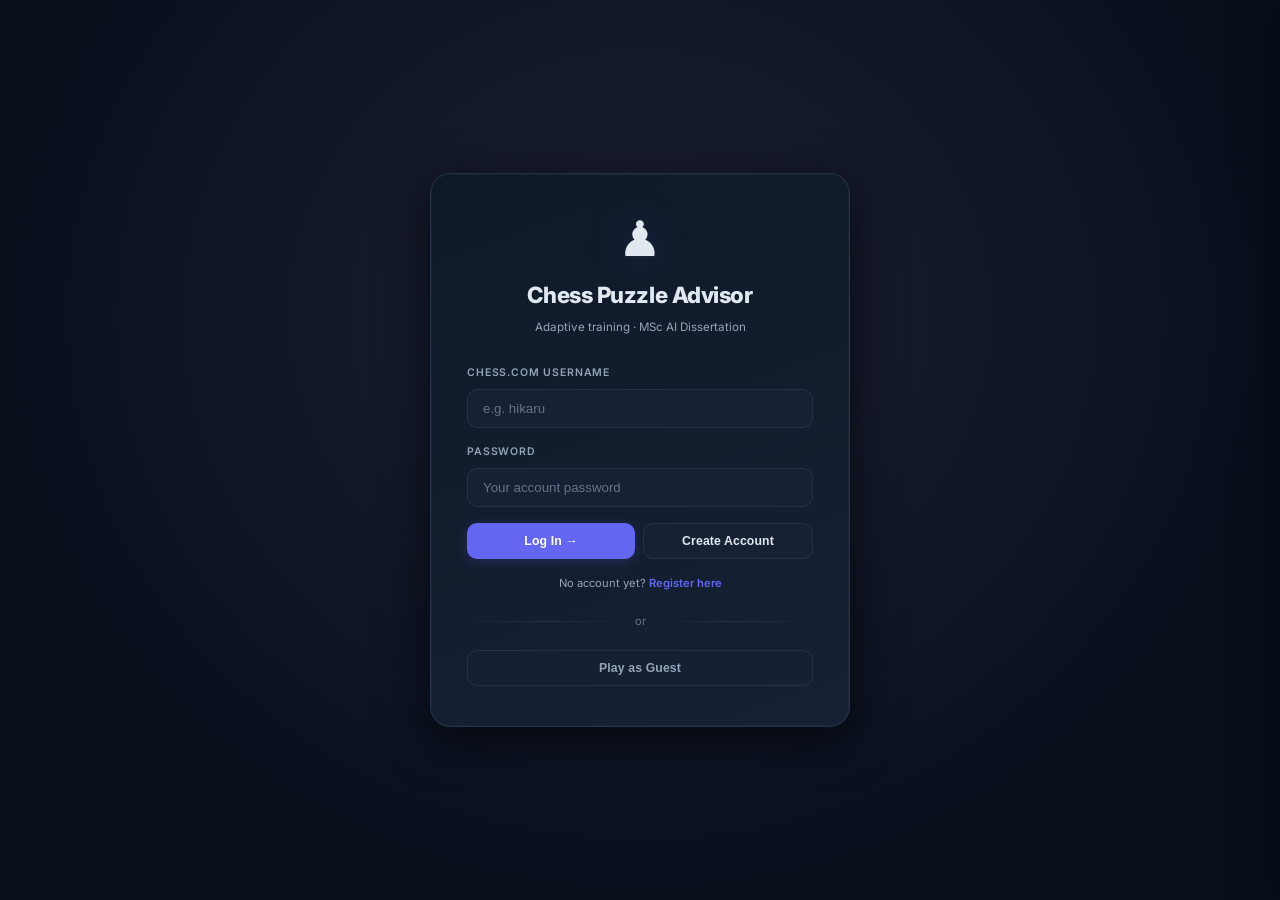
==== web/frontend/index.html @ 9d51adfa "fix: resolve style endpoint 500, Stockfish path, and add generated puzzle practice mode Bug fixes: -" ====
<!DOCTYPE html>
<html lang="en">
<head>
<meta charset="UTF-8"/>
<meta name="viewport" content="width=device-width, initial-scale=1.0"/>
<title>Chess Puzzle Advisor</title>
<link rel="preconnect" href="https://fonts.googleapis.com"/>
<link rel="preconnect" href="https://fonts.gstatic.com" crossorigin/>
<link href="https://fonts.googleapis.com/css2?family=Inter:wght@400;500;600;700;800&display=swap" rel="stylesheet"/>
<style>
/* ── Reset + Variables ─────────────────────────────────────────────── */
*,*::before,*::after{box-sizing:border-box;margin:0;padding:0}
:root{
  /* Surfaces */
  --bg:#08101c;
  --surface:#0e1928;
  --surface2:#162134;
  --surface3:#1c2b42;
  --border:#243248;
  --border-h:#2e3f5a;

  /* Accent */
  --accent:#6366f1;
  --accent-h:#818cf8;
  --accent-dim:rgba(99,102,241,.13);
  --accent-glow:rgba(99,102,241,.22);

  /* Semantic */
  --green:#10b981;
  --green-dim:rgba(16,185,129,.1);
  --red:#f87171;
  --red-dim:rgba(248,113,113,.1);
  --gold:#fbbf24;
  --gold-dim:rgba(251,191,36,.1);

  /* Text */
  --text:#e2e8f0;
  --text-muted:#94a3b8;
  --text-dim:#64748b;

  /* Board */
  --board-light:#f0d9b5;
  --board-dark:#b58863;

  /* Geometry */
  --radius:14px;
  --radius-sm:8px;
  --radius-lg:20px;

  /* Shadows */
  --shadow-sm:0 1px 4px rgba(0,0,0,.5);
  --shadow:0 4px 24px rgba(0,0,0,.55);
  --shadow-lg:0 12px 48px rgba(0,0,0,.65);
  --shadow-accent:0 0 32px rgba(99,102,241,.2);
}

/* ── Base ──────────────────────────────────────────────────────────── */
html,body{background:var(--bg);color:var(--text);min-height:100vh;
  font-family:'Inter',-apple-system,'Segoe UI',system-ui,sans-serif;font-size:14px;
  line-height:1.6;-webkit-font-smoothing:antialiased}

/* ── Views ─────────────────────────────────────────────────────────── */
.view{display:none;min-height:100vh}
.view.active{display:flex;animation:viewIn .28s cubic-bezier(.4,0,.2,1)}
#v-login,#v-profile,#v-analysis{align-items:center;justify-content:center;padding:24px}
#v-game{flex-direction:column}

/* ── Buttons ───────────────────────────────────────────────────────── */
.btn{display:inline-flex;align-items:center;justify-content:center;gap:6px;
  padding:10px 20px;border-radius:10px;font-size:.875rem;font-weight:600;
  cursor:pointer;border:none;
  transition:all .18s cubic-bezier(.4,0,.2,1);
  text-decoration:none;white-space:nowrap;letter-spacing:.01em}
.btn:active{transform:scale(.96)}
.btn-primary{background:var(--accent);color:#fff;box-shadow:0 2px 12px var(--accent-glow)}
.btn-primary:hover{background:var(--accent-h);box-shadow:0 4px 20px var(--accent-glow);transform:translateY(-1px)}
.btn-secondary{background:var(--surface2);color:var(--text);border:1px solid var(--border)}
.btn-secondary:hover{border-color:var(--accent);color:var(--accent);background:var(--surface3)}
.btn-ghost{background:transparent;color:var(--text-muted);border:1px solid var(--border)}
.btn-ghost:hover{background:var(--surface2);color:var(--text);border-color:var(--border-h)}
.btn-block{width:100%}
.btn-sm{padding:7px 14px;font-size:.8rem;border-radius:8px}
.btn-back{background:none;border:none;color:var(--text-muted);cursor:pointer;font-size:.85rem;
  padding:0;margin-bottom:22px;display:flex;align-items:center;gap:5px;
  transition:color .15s}
.btn-back:hover{color:var(--text)}
.btn[disabled]{opacity:.45;pointer-events:none;box-shadow:none}
.flex-1{flex:1}

/* ── Forms ─────────────────────────────────────────────────────────── */
.form-group{margin-bottom:16px}
.form-label{display:block;font-size:.75rem;text-transform:uppercase;letter-spacing:.08em;
  color:var(--text-muted);margin-bottom:7px;font-weight:600}
.form-input{width:100%;background:var(--surface2);border:1.5px solid var(--border);
  border-radius:10px;padding:11px 15px;color:var(--text);font-size:.95rem;
  outline:none;transition:all .18s cubic-bezier(.4,0,.2,1)}
.form-input:focus{border-color:var(--accent);background:var(--surface3);
  box-shadow:0 0 0 3px var(--accent-dim)}
.form-input:hover:not(:focus){border-color:var(--border-h)}
.form-input::placeholder{color:var(--text-dim)}

/* ── Auth / centered card ──────────────────────────────────────────── */
.auth-card{
  background:linear-gradient(160deg,var(--surface) 0%,var(--surface2) 100%);
  border:1px solid var(--border);border-radius:var(--radius-lg);
  padding:40px 36px;width:100%;max-width:420px;
  box-shadow:var(--shadow-lg),0 0 0 1px rgba(255,255,255,.03) inset}
.auth-card.wide{max-width:480px}
.auth-logo{font-size:3.5rem;text-align:center;margin-bottom:14px;line-height:1;
  filter:drop-shadow(0 0 20px var(--accent-glow))}
.auth-title{font-size:1.6rem;font-weight:800;text-align:center;margin-bottom:6px;
  letter-spacing:-.02em}
.auth-sub{text-align:center;color:var(--text-muted);font-size:.83rem;margin-bottom:28px;
  line-height:1.6}
.divider{display:flex;align-items:center;gap:12px;margin:20px 0;color:var(--text-dim);font-size:.8rem}
.divider::before,.divider::after{content:'';flex:1;height:1px;
  background:linear-gradient(90deg,transparent,var(--border),transparent)}
.error-msg{background:var(--red-dim);border:1px solid rgba(248,113,113,.25);
  color:var(--red);border-radius:10px;padding:11px 15px;font-size:.83rem;margin-bottom:16px}
.auth-btn-row{display:flex;gap:8px;margin-bottom:0}
.auth-btn-row .btn{flex:1}
.auth-mode-hint{text-align:center;font-size:.8rem;color:var(--text-muted);margin-top:16px}
.auth-mode-hint a{color:var(--accent);cursor:pointer;text-decoration:none;font-weight:600}
.auth-mode-hint a:hover{text-decoration:underline}
.auth-user-badge{display:flex;align-items:center;gap:10px;background:var(--surface3);
  border:1px solid var(--border-h);border-radius:10px;padding:10px 14px;margin-bottom:18px;
  font-size:.85rem;transition:border-color .15s}
.auth-user-badge:hover{border-color:var(--accent)}
.auth-user-badge .badge-name{flex:1;font-weight:700;color:var(--text)}
.auth-user-badge .badge-logout{color:var(--text-muted);cursor:pointer;font-size:.78rem;
  background:none;border:none;padding:0;transition:color .15s}
.auth-user-badge .badge-logout:hover{color:var(--red)}

/* ── Profile view ──────────────────────────────────────────────────── */
.profile-header{display:flex;align-items:center;gap:16px;margin-bottom:24px}
.avatar{width:64px;height:64px;border-radius:50%;border:2px solid var(--border-h);
  object-fit:cover;background:var(--surface2);box-shadow:var(--shadow-sm)}
.avatar-placeholder{width:64px;height:64px;border-radius:50%;background:var(--surface3);
  border:2px solid var(--border-h);display:flex;align-items:center;justify-content:center;
  font-size:1.6rem}
.profile-username{font-size:1.2rem;font-weight:800;letter-spacing:-.01em}
.profile-display-name{font-size:.83rem;color:var(--text-muted);margin-top:2px}
.title-badge{background:var(--gold-dim);color:var(--gold);
  border:1px solid rgba(251,191,36,.3);border-radius:6px;padding:2px 8px;
  font-size:.72rem;font-weight:700;margin-left:6px;vertical-align:middle}
.ratings-grid{display:grid;grid-template-columns:repeat(2,1fr);gap:10px;margin-bottom:22px}
.rating-item{background:var(--surface3);border:1px solid var(--border);border-radius:10px;
  padding:12px 15px;transition:border-color .15s}
.rating-item:hover{border-color:var(--border-h)}
.rating-tc{font-size:.68rem;text-transform:uppercase;letter-spacing:.08em;
  color:var(--text-muted);margin-bottom:4px;font-weight:600}
.rating-val{font-size:1.4rem;font-weight:800;color:var(--text);letter-spacing:-.02em}
.rating-val.unrated{font-size:.85rem;color:var(--text-dim);font-weight:500}
.profile-actions{display:flex;flex-direction:column;gap:10px}
.btn-sub{display:block;font-size:.7rem;font-weight:400;color:rgba(255,255,255,.55);margin-top:3px}

/* ── Analysis view ─────────────────────────────────────────────────── */
.analysis-prog-track{height:6px;background:var(--surface2);border-radius:999px;overflow:hidden;
  margin-bottom:8px}
.analysis-prog-bar{height:100%;
  background:linear-gradient(90deg,var(--accent),var(--accent-h));
  border-radius:999px;transition:width .6s cubic-bezier(.4,0,.2,1)}
.analysis-pct{text-align:right;font-size:.78rem;color:var(--text-muted);margin-bottom:18px;
  font-weight:600}
.analysis-steps{list-style:none;display:flex;flex-direction:column;gap:10px}
.analysis-step{display:flex;align-items:center;gap:12px;font-size:.84rem;color:var(--text-muted);
  transition:color .2s}
.analysis-step.done{color:var(--green)}
.analysis-step.active{color:var(--text);font-weight:600}
.step-icon{width:20px;height:20px;border-radius:50%;display:flex;align-items:center;
  justify-content:center;font-size:.7rem;flex-shrink:0;transition:all .2s}
.step-icon.done{background:var(--green-dim);color:var(--green)}
.step-icon.active{background:var(--accent-dim);color:var(--accent);
  box-shadow:0 0 8px var(--accent-glow)}
.step-icon.pending{background:var(--surface2);color:var(--text-dim)}

/* ── Dashboard (Insights) view ─────────────────────────────────────── */
#v-dashboard{align-items:flex-start;justify-content:center;padding:32px 20px}
.dash-wrap{width:100%;max-width:900px;margin:0 auto;display:flex;flex-direction:column;gap:18px}

.dash-hero{
  background:linear-gradient(135deg,var(--surface) 0%,var(--surface2) 100%);
  border:1px solid var(--border);border-radius:var(--radius-lg);
  padding:24px 28px;display:flex;align-items:center;gap:20px;flex-wrap:wrap;
  box-shadow:var(--shadow)}
.dash-av{width:68px;height:68px;border-radius:50%;border:2px solid var(--border-h);
  object-fit:cover;background:var(--surface2);flex-shrink:0;
  box-shadow:0 0 0 4px var(--accent-dim)}
.dash-av-ph{width:68px;height:68px;border-radius:50%;background:var(--surface3);
  border:2px solid var(--border-h);display:flex;align-items:center;justify-content:center;
  font-size:2rem;flex-shrink:0;box-shadow:0 0 0 4px var(--accent-dim)}
.dash-hero-info{flex:1;min-width:0}
.dash-hero-name{font-size:1.25rem;font-weight:800;display:flex;align-items:center;gap:8px;
  flex-wrap:wrap;letter-spacing:-.02em}
.dash-hero-elo{font-size:.82rem;color:var(--text-muted);margin-top:3px}
.dash-chip-row{display:flex;gap:6px;margin-top:10px;flex-wrap:wrap}
.dash-chip{background:var(--surface3);border:1px solid var(--border);border-radius:20px;
  padding:3px 11px;font-size:.72rem;color:var(--text-muted);font-weight:500}
.dash-chip.chip-elo{background:var(--accent-dim);color:var(--accent-h);
  border-color:rgba(99,102,241,.3);font-weight:700}

.dash-grid{display:grid;grid-template-columns:1fr 1fr;gap:18px}
@media(max-width:680px){.dash-grid{grid-template-columns:1fr}}

.dash-card{background:var(--surface);border:1px solid var(--border);
  border-radius:var(--radius);padding:22px 24px;
  box-shadow:var(--shadow-sm);transition:border-color .2s}
.dash-card:hover{border-color:var(--border-h)}
.dash-card-title{font-size:.68rem;text-transform:uppercase;letter-spacing:.1em;
  color:var(--text-muted);margin-bottom:16px;font-weight:700}

.wk-item{margin-bottom:11px}
.wk-label-row{display:flex;justify-content:space-between;align-items:center;
  margin-bottom:5px;font-size:.82rem}
.wk-badge{font-size:.62rem;font-weight:700;text-transform:uppercase;
  padding:2px 7px;border-radius:20px;flex-shrink:0;letter-spacing:.04em}
.wk-track{height:5px;background:var(--surface3);border-radius:999px;overflow:hidden}
.wk-fill{height:100%;border-radius:999px;transition:width .9s cubic-bezier(.4,0,.2,1)}

.op-color-label{font-size:.68rem;text-transform:uppercase;letter-spacing:.08em;
  color:var(--text-muted);margin:14px 0 8px;font-weight:600}
.op-card{display:flex;align-items:center;justify-content:space-between;
  background:var(--surface2);border:1px solid var(--border);border-radius:10px;
  padding:9px 13px;margin-bottom:6px;transition:border-color .15s}
.op-card:hover{border-color:var(--border-h)}
.op-family{font-size:.82rem;font-weight:600;flex:1;min-width:0;
  white-space:nowrap;overflow:hidden;text-overflow:ellipsis}
.op-meta{text-align:right;flex-shrink:0;margin-left:8px}
.op-wr{font-size:.82rem;font-weight:700}

.dash-footer{background:var(--surface);border:1px solid var(--border);
  border-radius:var(--radius);padding:20px 26px;display:flex;align-items:center;
  justify-content:space-between;gap:14px;flex-wrap:wrap;box-shadow:var(--shadow-sm)}
.dash-focus-note{font-size:.84rem;color:var(--text-muted);flex:1;min-width:200px;line-height:1.6}
.dash-focus-cats{color:var(--text);font-weight:700}

/* ── Player style card ─────────────────────────────────────────────── */
.style-top{display:flex;align-items:flex-start;justify-content:space-between;gap:16px;margin-bottom:18px}
.style-archetype{font-size:1rem;font-weight:800;color:var(--text);letter-spacing:-.01em;margin-bottom:5px}
.style-desc{font-size:.8rem;color:var(--text-muted);line-height:1.6;max-width:380px}
.style-ring-wrap{position:relative;flex-shrink:0;width:72px;height:72px;display:flex;align-items:center;justify-content:center}
.style-ring{width:72px;height:72px;transition:stroke-dashoffset 1.2s cubic-bezier(.4,0,.2,1)}
.style-ring-label{position:absolute;text-align:center}
.style-ring-val{font-size:.9rem;font-weight:800;color:var(--text);line-height:1}
.style-ring-sub{font-size:.52rem;text-transform:uppercase;letter-spacing:.07em;color:var(--text-dim);margin-top:2px}
.style-metrics{display:grid;grid-template-columns:repeat(4,1fr);gap:10px;margin-bottom:18px}
@media(max-width:580px){.style-metrics{grid-template-columns:repeat(2,1fr)}}
.style-metric{background:var(--surface2);border:1px solid var(--border);border-radius:10px;padding:10px 12px}
.style-metric-label{font-size:.62rem;text-transform:uppercase;letter-spacing:.08em;color:var(--text-dim);margin-bottom:4px;font-weight:600}
.style-metric-val{font-size:1rem;font-weight:800;color:var(--text)}
.style-section-label{font-size:.62rem;text-transform:uppercase;letter-spacing:.09em;color:var(--text-dim);font-weight:700;margin-bottom:8px}
.style-pattern-row{display:flex;gap:8px;flex-wrap:wrap;margin-bottom:14px}
.style-pattern-pill{display:flex;align-items:center;gap:6px;background:var(--surface2);border:1px solid var(--border);border-radius:20px;padding:4px 12px;font-size:.75rem;font-weight:600}
.style-pattern-pill .sp-pct{color:var(--text);font-weight:800}
.style-pattern-pill .sp-lbl{color:var(--text-muted)}

.gen-progress-track{height:5px;background:var(--surface3);border-radius:99px;overflow:hidden}
.gen-progress-bar{height:100%;
  background:linear-gradient(90deg,var(--accent),var(--accent-h));
  border-radius:99px;transition:width .5s cubic-bezier(.4,0,.2,1);width:0%}

/* Generated puzzle breakdown */
.gen-meta-row{display:flex;gap:16px;margin-bottom:10px;flex-wrap:wrap}
.gen-meta-stat{font-size:.8rem;color:var(--text-muted)}
.gen-meta-stat strong{color:var(--text);font-size:.95rem}
.gen-cat-pills{display:flex;flex-wrap:wrap;gap:6px;margin-bottom:14px}
.gen-cat-pill{display:inline-flex;align-items:center;gap:5px;
  background:var(--surface2);border:1px solid var(--border);
  border-radius:20px;padding:4px 11px;font-size:.73rem;font-weight:600;color:var(--text-muted)}
.gen-cat-pill-n{color:var(--accent-h);font-weight:800;font-size:.85rem}
.gen-btn-row{display:flex;gap:8px;align-items:center;flex-wrap:wrap;margin-top:4px}

/* Mode badge in game panel */
.mode-badge{display:inline-block;font-size:.62rem;font-weight:700;text-transform:uppercase;
  letter-spacing:.09em;background:var(--accent-dim);color:var(--accent-h);
  border-radius:20px;padding:2px 9px;border:1px solid rgba(99,102,241,.3);margin-bottom:4px}
.targeting-card.my-puzzles-mode{
  background:linear-gradient(135deg,rgba(16,185,129,.10) 0%,var(--surface) 100%);
  border-color:rgba(16,185,129,.3);box-shadow:0 0 24px rgba(16,185,129,.07)}

.dash-history-banner{
  background:linear-gradient(135deg,rgba(99,102,241,.08),rgba(99,102,241,.03));
  border:1px solid rgba(99,102,241,.2);border-radius:var(--radius);padding:16px 20px}
.dash-history-label{font-size:.7rem;text-transform:uppercase;letter-spacing:.09em;
  color:var(--accent-h);margin-bottom:8px;font-weight:700}
.dash-history-stats{display:flex;gap:16px;flex-wrap:wrap;font-size:.83rem}
.dash-history-stats span{color:var(--text)}

.dash-interpretation{font-size:.82rem;color:var(--text-muted);line-height:1.75;
  margin-bottom:16px;padding-bottom:14px;border-bottom:1px solid var(--border)}
.wk-section-label{font-size:.65rem;text-transform:uppercase;letter-spacing:.1em;
  color:var(--text-dim);margin:16px 0 8px;padding-top:12px;border-top:1px solid var(--border)}
.wk-section-label:first-child{margin-top:0;padding-top:0;border-top:none}

/* ── Stats section ─────────────────────────────────────────────────── */
.dash-stat-tiles{display:grid;grid-template-columns:repeat(4,1fr);gap:10px;margin-bottom:18px}
@media(max-width:580px){.dash-stat-tiles{grid-template-columns:repeat(2,1fr)}}
.dash-stat-tile{background:var(--surface2);border:1px solid var(--border);border-radius:12px;
  padding:14px 16px;text-align:center;transition:border-color .15s}
.dash-stat-tile:hover{border-color:var(--border-h)}
.dash-stat-tile-val{font-size:1.4rem;font-weight:800;color:var(--text);line-height:1;
  margin-bottom:5px;letter-spacing:-.02em}
.dash-stat-tile-val.good{color:var(--green)}
.dash-stat-tile-val.warn{color:var(--gold)}
.dash-stat-tile-val.streak{color:var(--accent-h)}
.dash-stat-tile-lbl{font-size:.64rem;text-transform:uppercase;letter-spacing:.09em;
  color:var(--text-muted);font-weight:600}

.dash-chart-row{display:grid;grid-template-columns:1fr 1fr;gap:12px;margin-bottom:16px}
@media(max-width:580px){.dash-chart-row{grid-template-columns:1fr}}
.dash-chart-wrap{background:var(--surface2);border:1px solid var(--border);
  border-radius:12px;padding:14px 14px 10px}
.dash-chart-lbl{font-size:.66rem;text-transform:uppercase;letter-spacing:.09em;
  color:var(--text-muted);margin-bottom:10px;font-weight:600}
.dash-chart-svg{width:100%;display:block;overflow:visible}

.dash-cat-bar-row{display:flex;align-items:center;gap:8px;margin-bottom:6px;font-size:.78rem}
.dash-cat-bar-name{width:120px;flex-shrink:0;color:var(--text-muted);
  overflow:hidden;text-overflow:ellipsis;white-space:nowrap}
.dash-cat-bar-track{flex:1;height:5px;background:var(--surface3);border-radius:3px;overflow:hidden}
.dash-cat-bar-fill{height:100%;border-radius:3px}
.dash-cat-bar-pct{width:34px;text-align:right;flex-shrink:0;color:var(--text);font-weight:600}

/* ── Game header ───────────────────────────────────────────────────── */
.game-header{position:fixed;top:0;left:0;right:0;height:56px;
  background:rgba(8,16,28,.92);border-bottom:1px solid var(--border);
  display:flex;align-items:center;padding:0 22px;gap:16px;z-index:100;
  backdrop-filter:blur(20px) saturate(180%);
  -webkit-backdrop-filter:blur(20px) saturate(180%)}
.header-logo{font-size:1rem;font-weight:800;color:var(--text);white-space:nowrap;
  letter-spacing:-.01em}
.header-logo .accent{color:var(--accent-h)}
.header-stats{display:flex;gap:7px;margin-left:8px}
.stat-chip{display:flex;align-items:center;gap:5px;background:var(--surface2);
  border:1px solid var(--border);border-radius:20px;padding:4px 11px;font-size:.79rem;
  transition:border-color .15s}
.stat-chip:hover{border-color:var(--border-h)}
.stat-chip .icon{font-size:.78rem}
.stat-chip .val{font-weight:700}
.header-right{margin-left:auto;display:flex;align-items:center;gap:8px}
.header-user{font-size:.79rem;color:var(--text-muted);white-space:nowrap;font-weight:500}
.header-select{background:var(--surface2);border:1px solid var(--border);
  border-radius:8px;color:var(--text);padding:6px 26px 6px 11px;font-size:.79rem;
  cursor:pointer;outline:none;appearance:none;
  background-image:url("data:image/svg+xml,%3Csvg xmlns='http://www.w3.org/2000/svg' width='10' height='6'%3E%3Cpath d='M0 0l5 6 5-6z' fill='%2394a3b8'/%3E%3C/svg%3E");
  background-repeat:no-repeat;background-position:right 9px center;
  transition:border-color .15s}
.header-select:focus,.header-select:hover{border-color:var(--border-h)}

/* ── Game main layout ──────────────────────────────────────────────── */
.game-main{margin-top:56px;display:flex;gap:22px;padding:22px;
  align-items:center;justify-content:center;min-height:calc(100vh - 56px)}
.board-side{flex-shrink:0}

/* Player name strips above/below board */
.player-strip{display:flex;align-items:center;gap:9px;padding:6px 2px;
  font-size:.82rem;font-weight:600;color:var(--text-dim);transition:color .25s}
.player-strip.active{color:var(--text)}
.pl-icon{font-size:1.1rem;line-height:1;transition:filter .25s}
.player-strip.active .pl-icon{filter:drop-shadow(0 0 6px rgba(99,102,241,.6))}
.pl-name{flex:1;letter-spacing:-.01em;font-size:.83rem}

/* ── Chess board ───────────────────────────────────────────────────── */
.board-wrap{border-radius:10px;overflow:hidden;
  box-shadow:var(--shadow-lg),0 0 0 2px var(--border);
  transition:box-shadow .35s cubic-bezier(.4,0,.2,1);display:inline-block}
.board-wrap.correct{box-shadow:var(--shadow-lg),0 0 0 3px var(--green),0 0 40px var(--green-dim)}
.board-wrap.wrong  {box-shadow:var(--shadow-lg),0 0 0 3px var(--red),  0 0 40px var(--red-dim)}

/* Responsive board via CSS custom property */
.chess-board{
  --sq:64px;
  display:grid;
  grid-template-columns:repeat(8,var(--sq));
  grid-template-rows:repeat(8,var(--sq));
  width:calc(8*var(--sq));height:calc(8*var(--sq));
  user-select:none}
.sq{position:relative;display:flex;align-items:center;justify-content:center;
  cursor:pointer;transition:background .08s}
.sq-light{background:var(--board-light)}
.sq-dark {background:var(--board-dark)}
.sq.hl-from{background:rgba(246,246,105,.85)!important}
.sq.hl-to  {background:rgba(246,246,105,.68)!important}
.sq.hl-hint{background:rgba(99,102,241,.6)!important}
.sq.hl-legal::after{content:'';position:absolute;
  width:calc(var(--sq)*.45);height:calc(var(--sq)*.45);
  border-radius:50%;background:rgba(0,0,0,.2);pointer-events:none}
.coord{position:absolute;font-size:10px;font-weight:700;line-height:1;pointer-events:none;z-index:1}
.coord-rank{top:3px;left:3px}
.coord-file{bottom:2px;right:3px}
.sq-light .coord{color:var(--board-dark)}
.sq-dark  .coord{color:var(--board-light)}
.piece{font-size:calc(var(--sq)*.74);line-height:1;cursor:grab;position:relative;z-index:2;
  display:flex;align-items:center;justify-content:center;
  transition:transform .1s}
.piece:hover{transform:scale(1.06)}
.piece:active{cursor:grabbing;transform:scale(.96)}
.piece-w{color:#fff;text-shadow:0 0 3px #222,0 2px 4px rgba(0,0,0,.7);
  filter:drop-shadow(0 2px 3px rgba(0,0,0,.55))}
.piece-b{color:#111;text-shadow:0 0 2px #777,0 1px 3px rgba(0,0,0,.4);
  filter:drop-shadow(0 2px 3px rgba(0,0,0,.45))}

/* ── Feedback banner ───────────────────────────────────────────────── */
.feedback-banner{min-height:36px;border-radius:10px;display:flex;align-items:center;
  justify-content:center;font-size:.85rem;font-weight:700;
  transition:all .3s cubic-bezier(.4,0,.2,1);opacity:0;margin-top:12px;
  letter-spacing:.01em}
.feedback-banner.ok {opacity:1;background:var(--green-dim);color:var(--green);
  border:1px solid rgba(16,185,129,.25);
  box-shadow:0 0 20px rgba(16,185,129,.1)}
.feedback-banner.bad{opacity:1;background:var(--red-dim);color:var(--red);
  border:1px solid rgba(248,113,113,.25);
  box-shadow:0 0 20px rgba(248,113,113,.1)}

/* ── Game panel ────────────────────────────────────────────────────── */
.game-panel{width:300px;flex-shrink:0;display:flex;flex-direction:column;
  gap:10px;position:relative}
.panel-card{background:var(--surface);border:1px solid var(--border);
  border-radius:var(--radius);padding:14px 16px;
  box-shadow:var(--shadow-sm)}
.card-label{font-size:.67rem;text-transform:uppercase;letter-spacing:.1em;
  color:var(--text-muted);margin-bottom:6px;font-weight:700}

/* Targeting card */
.targeting-card{
  background:linear-gradient(135deg,rgba(99,102,241,.12) 0%,var(--surface) 100%);
  border-color:rgba(99,102,241,.3);box-shadow:0 0 24px rgba(99,102,241,.08)}
.targeting-name{font-size:1.1rem;font-weight:800;margin:5px 0 10px;color:var(--text);
  letter-spacing:-.01em}
.solve-bar-track{height:6px;background:var(--surface3);border-radius:999px;overflow:hidden;
  margin-bottom:6px}
.solve-bar-fill{height:100%;border-radius:999px;
  background:linear-gradient(90deg,var(--accent),var(--accent-h));
  transition:width .7s cubic-bezier(.4,0,.2,1)}
.targeting-rate{font-size:.75rem;color:var(--text-muted)}

/* Puzzle info */
.puzzle-top-row{display:flex;align-items:center;gap:8px;margin-bottom:8px;flex-wrap:wrap}
.diff-badge{font-size:.63rem;font-weight:700;text-transform:uppercase;letter-spacing:.07em;
  padding:3px 9px;border-radius:20px;display:inline-block;flex-shrink:0}
.diff-badge.beginner   {background:rgba(107,207,150,.12);color:#6bcf96;border:1px solid rgba(107,207,150,.25)}
.diff-badge.easy       {background:rgba(126,203,126,.12);color:#7ecb7e;border:1px solid rgba(126,203,126,.25)}
.diff-badge.intermediate{background:rgba(200,214,106,.12);color:#c8d66a;border:1px solid rgba(200,214,106,.25)}
.diff-badge.advanced   {background:rgba(224,160,64,.12); color:#e0a040;border:1px solid rgba(224,160,64,.25)}
.diff-badge.hard       {background:rgba(224,112,80,.12); color:#e07050;border:1px solid rgba(224,112,80,.25)}
.diff-badge.expert     {background:rgba(204,112,204,.12);color:#cc70cc;border:1px solid rgba(204,112,204,.25)}
.diff-badge.master     {background:rgba(112,112,224,.12);color:#7070e0;border:1px solid rgba(112,112,224,.25)}
.rating-num{font-size:1.35rem;font-weight:800;letter-spacing:-.02em}
.plays-label{font-size:.72rem;color:var(--text-muted);margin-left:auto}
.game-link{color:var(--text-muted);text-decoration:none;font-size:.85rem;
  transition:color .15s;padding:2px}
.game-link:hover{color:var(--accent)}
.themes-row{display:flex;flex-wrap:wrap;gap:5px;margin-bottom:9px}
.theme-tag{background:var(--surface2);border:1px solid var(--border);border-radius:20px;
  padding:2px 9px;font-size:.69rem;color:var(--text-muted)}
.puzzle-id-row{display:flex;align-items:center;gap:8px}
.puzzle-id-code{font-family:'SF Mono',monospace;font-size:.78rem;color:var(--accent-h);
  background:var(--accent-dim);padding:2px 8px;border-radius:5px;letter-spacing:.02em}

/* Turn indicator */
.turn-card{display:flex;align-items:center;gap:12px;padding:11px 16px;
  transition:border-color .25s,box-shadow .25s}
.turn-card.player-turn{border-color:rgba(99,102,241,.4);
  box-shadow:0 0 20px rgba(99,102,241,.13),var(--shadow-sm)}
.turn-card.player-turn #turnText{color:var(--accent-h)}
.turn-dot{width:13px;height:13px;border-radius:50%;flex-shrink:0;
  transition:box-shadow .3s}
.turn-dot.white{background:var(--board-light);
  box-shadow:0 0 10px rgba(240,217,181,.5),0 0 0 2px rgba(240,217,181,.2)}
.turn-dot.black{background:#2a2218;border:2px solid #7a6a5a}
#turnText{font-weight:700;font-size:.9rem;transition:color .25s}

/* Progress */
.progress-header{display:flex;justify-content:space-between;margin-bottom:7px}
.progress-frac{font-size:.74rem;color:var(--text-muted);font-weight:600}
.prog-track{height:6px;background:var(--surface3);border-radius:999px;overflow:hidden;margin-bottom:8px}
.prog-fill{height:100%;
  background:linear-gradient(90deg,var(--accent),var(--accent-h));
  border-radius:999px;transition:width .45s cubic-bezier(.4,0,.2,1)}
.move-dots{display:flex;gap:5px;flex-wrap:wrap}
.move-dot{width:9px;height:9px;border-radius:50%;background:var(--surface3);
  border:1.5px solid var(--border);transition:all .25s cubic-bezier(.4,0,.2,1)}
.move-dot.auto   {background:var(--text-dim);border-color:var(--text-dim)}
.move-dot.correct{background:var(--green);border-color:var(--green);
  box-shadow:0 0 6px var(--green-dim)}
.move-dot.wrong  {background:var(--red);border-color:var(--red);
  box-shadow:0 0 6px var(--red-dim)}

/* Move history */
.move-log{max-height:130px;overflow-y:auto;display:flex;flex-direction:column;gap:4px}
.log-entry{display:flex;align-items:center;gap:8px;font-size:.8rem;
  padding:3px 6px;border-radius:6px;transition:background .12s}
.log-entry:hover{background:var(--surface2)}
.log-num{color:var(--text-dim);min-width:20px;font-size:.74rem}
.log-san{font-family:'SF Mono',monospace;font-size:.81rem}
.log-tag{font-size:.63rem;padding:1px 6px;border-radius:8px;margin-left:auto;font-weight:600}
.log-entry.auto-move  .log-tag{background:var(--surface2);color:var(--text-dim)}
.log-entry.player-ok  .log-tag{background:var(--green-dim);color:var(--green)}
.log-entry.player-bad .log-tag{background:var(--red-dim);color:var(--red)}

/* Controls */
.controls-row{display:flex;gap:8px;align-items:center}

/* Solved overlay */
.solved-overlay{display:none;position:absolute;inset:0;
  background:rgba(8,16,28,.94);backdrop-filter:blur(10px);
  border-radius:var(--radius);border:1px solid rgba(16,185,129,.4);
  flex-direction:column;align-items:center;justify-content:center;
  gap:14px;z-index:20;animation:popIn .35s cubic-bezier(.4,0,.2,1)}
.solved-overlay.active{display:flex}
.solved-icon-wrap{width:56px;height:56px;border-radius:50%;
  background:var(--green-dim);border:2px solid var(--green);
  display:flex;align-items:center;justify-content:center;
  font-size:1.5rem;color:var(--green);
  box-shadow:0 0 24px rgba(16,185,129,.2)}
.solved-title{font-size:1.3rem;font-weight:800;color:var(--green);letter-spacing:-.01em}
.solved-sub{font-size:.82rem;color:var(--text-muted);text-align:center;padding:0 20px;
  line-height:1.6}

/* Loading overlay */
.loading-overlay{position:fixed;inset:0;background:rgba(8,16,28,.9);
  display:flex;flex-direction:column;align-items:center;justify-content:center;
  gap:16px;z-index:999;font-size:.88rem;color:var(--text-muted);
  transition:opacity .35s cubic-bezier(.4,0,.2,1)}
.loading-overlay.hidden{opacity:0;pointer-events:none}
.spinner{width:36px;height:36px;border:3px solid var(--surface3);
  border-top-color:var(--accent);border-radius:50%;
  animation:spin .8s cubic-bezier(.4,0,.2,1) infinite}

/* ── Animations ────────────────────────────────────────────────────── */
@keyframes spin   {to{transform:rotate(360deg)}}
@keyframes viewIn {from{opacity:0;transform:translateY(10px)} to{opacity:1;transform:none}}
@keyframes popIn  {from{opacity:0;transform:scale(.92)} to{opacity:1;transform:scale(1)}}

/* ── Scrollbar ─────────────────────────────────────────────────────── */
::-webkit-scrollbar{width:4px}
::-webkit-scrollbar-track{background:transparent}
::-webkit-scrollbar-thumb{background:var(--border);border-radius:4px}
::-webkit-scrollbar-thumb:hover{background:var(--border-h)}

/* ── Stats slide-in panel ──────────────────────────────────────────── */
.sp-overlay{position:fixed;inset:0;background:rgba(0,0,0,.6);z-index:290;
  opacity:0;transition:opacity .25s;pointer-events:none}
.sp-overlay.open{opacity:1;pointer-events:all}
.sp-drawer{position:fixed;top:0;right:0;bottom:0;width:360px;max-width:100vw;
  background:var(--surface);border-left:1px solid var(--border);z-index:300;
  transform:translateX(100%);transition:transform .28s cubic-bezier(.4,0,.2,1);
  display:flex;flex-direction:column;overflow:hidden;
  box-shadow:-8px 0 40px rgba(0,0,0,.4)}
.sp-drawer.open{transform:none}
.sp-head{display:flex;align-items:center;padding:18px 20px;
  border-bottom:1px solid var(--border);flex-shrink:0}
.sp-title{font-size:1rem;font-weight:800;flex:1;letter-spacing:-.01em}
.sp-close{background:none;border:none;color:var(--text-muted);font-size:1.5rem;
  cursor:pointer;padding:0 3px;line-height:1;transition:color .15s}
.sp-close:hover{color:var(--red)}
.sp-tabs{display:flex;border-bottom:1px solid var(--border);flex-shrink:0}
.sp-tab{flex:1;padding:11px 4px;background:none;border:none;color:var(--text-muted);
  cursor:pointer;font-size:.79rem;font-weight:600;
  border-bottom:2px solid transparent;transition:all .18s}
.sp-tab.active{color:var(--accent-h);border-bottom-color:var(--accent);background:var(--accent-dim)}
.sp-tab:hover:not(.active){color:var(--text);background:var(--surface2)}
.sp-body{flex:1;overflow-y:auto;padding:18px}
.sp-tiles{display:grid;grid-template-columns:1fr 1fr;gap:9px;margin-bottom:18px}
.sp-tile{background:var(--surface2);border:1px solid var(--border);border-radius:12px;
  padding:12px 14px;text-align:center;transition:border-color .15s}
.sp-tile:hover{border-color:var(--border-h)}
.sp-tile-val{font-size:1.3rem;font-weight:800;color:var(--text);line-height:1;margin-bottom:4px;
  letter-spacing:-.02em}
.sp-tile-val.good  {color:var(--green)}
.sp-tile-val.warn  {color:var(--gold)}
.sp-tile-val.streak{color:var(--accent-h)}
.sp-tile-lbl{font-size:.62rem;text-transform:uppercase;letter-spacing:.09em;color:var(--text-muted);
  font-weight:600}
.sp-section{font-size:.65rem;text-transform:uppercase;letter-spacing:.1em;color:var(--text-muted);
  margin:16px 0 9px;padding-top:14px;border-top:1px solid var(--border);font-weight:700}
.sp-section:first-child{margin-top:0;padding-top:0;border-top:none}
.sp-empty{color:var(--text-muted);font-size:.84rem;text-align:center;
  padding:32px 14px;line-height:1.9}
.sp-focus-row{display:flex;align-items:center;gap:9px;padding:9px 0;
  border-bottom:1px solid var(--border)}
.sp-focus-row:last-child{border-bottom:none}
.sp-focus-name{flex:1;font-size:.84rem}
.sp-focus-bar{width:64px;height:4px;background:var(--surface3);border-radius:3px;overflow:hidden}
.sp-focus-fill{height:100%;background:var(--red);border-radius:3px}
.sp-focus-pct{width:34px;text-align:right;font-size:.77rem;color:var(--text-muted);font-weight:600}

.btn-sm-ghost{background:none;border:1px solid var(--border);border-radius:8px;
  color:var(--text-muted);font-size:.78rem;padding:5px 11px;cursor:pointer;
  white-space:nowrap;transition:all .18s;font-weight:600}
.btn-sm-ghost:hover{border-color:var(--accent);color:var(--accent-h);background:var(--accent-dim)}

/* ── Login page decorative background ─────────────────────────────── */
#v-login{
  background:
    radial-gradient(ellipse 60% 50% at 30% 40%,rgba(99,102,241,.08) 0%,transparent 70%),
    radial-gradient(ellipse 50% 40% at 70% 60%,rgba(16,185,129,.05) 0%,transparent 60%),
    var(--bg)}

/* ── Responsive ────────────────────────────────────────────────────── */
@media (max-width:900px){
  .chess-board{--sq:52px}
  .game-panel{width:260px}
  .header-stats{display:none}
}
@media (max-width:720px){
  .game-main{flex-direction:column;align-items:center;padding:14px}
  .game-panel{width:100%;max-width:520px}
  .chess-board{--sq:44px}
  .header-user{display:none}
}
@media (max-width:480px){
  .auth-card{padding:30px 22px;border-radius:var(--radius)}
  .chess-board{--sq:40px}
  .game-main{padding:10px}
  #v-dashboard{padding:16px 12px}
  .dash-wrap{gap:12px}
}
</style>
</head>
<body>

<!-- ══════════════════════════════════════════════════════════════════════
  VIEW 1 — Login
════════════════════════════════════════════════════════════════════════ -->
<div id="v-login" class="view active" style="background:radial-gradient(ellipse at 50% 35%,#1c1f35 0%,var(--bg) 70%)">
  <div class="auth-card">
    <div class="auth-logo">♟</div>
    <h1 class="auth-title">Chess Puzzle Advisor</h1>
    <p class="auth-sub">Adaptive training · MSc AI Dissertation</p>

    <!-- shown when auto-login token is valid -->
    <div id="autoLoginBadge" style="display:none" class="auth-user-badge">
      <span>♟</span>
      <span class="badge-name" id="autoLoginName"></span>
      <button class="badge-logout" id="btnLogout">Log out</button>
    </div>

    <div id="loginError" class="error-msg" style="display:none"></div>

    <div id="loginFields">
      <div class="form-group">
        <label class="form-label" for="usernameInput">Chess.com username</label>
        <input type="text" id="usernameInput" class="form-input" placeholder="e.g. hikaru"
               autocomplete="off" autocapitalize="none" spellcheck="false"/>
      </div>
      <div class="form-group">
        <label class="form-label" for="passwordInput">Password</label>
        <input type="password" id="passwordInput" class="form-input" placeholder="Your account password"/>
      </div>
      <div class="form-group" id="confirmPwGroup" style="display:none">
        <label class="form-label" for="confirmPwInput">Confirm password</label>
        <input type="password" id="confirmPwInput" class="form-input" placeholder="Repeat password"/>
      </div>

      <div class="auth-btn-row">
        <button id="btnLogin"    class="btn btn-primary">Log In →</button>
        <button id="btnRegister" class="btn btn-secondary" id="btnRegister">Create Account</button>
      </div>
      <p class="auth-mode-hint" id="authModeHint">
        No account yet? <a id="authModeToggle">Register here</a>
      </p>
    </div>

    <div class="divider"><span>or</span></div>
    <button id="btnGuest" class="btn btn-ghost btn-block">Play as Guest</button>
  </div>
</div>

<!-- ══════════════════════════════════════════════════════════════════════
  VIEW 2 — Profile card
════════════════════════════════════════════════════════════════════════ -->
<div id="v-profile" class="view">
  <div class="auth-card wide">
    <button id="btnBackLogin" class="btn-back">← Back</button>

    <div class="profile-header">
      <div id="avatarWrap"></div>
      <div>
        <div class="profile-username" id="profileUsername"></div>
        <div class="profile-display-name" id="profileName"></div>
      </div>
    </div>

    <div class="ratings-grid" id="ratingsGrid"></div>

    <div class="profile-actions">
      <button id="btnAnalyse" class="btn btn-primary btn-block">
        Analyse my games
        <span class="btn-sub">Uses last 50 games to identify weaknesses</span>
      </button>
      <button id="btnSkip" class="btn btn-ghost btn-block" style="margin-top:8px">
        Skip — start with equal puzzle distribution
      </button>
    </div>
  </div>
</div>

<!-- ══════════════════════════════════════════════════════════════════════
  VIEW 3 — Analysis progress
════════════════════════════════════════════════════════════════════════ -->
<div id="v-analysis" class="view">
  <div class="auth-card">
    <div class="auth-logo" style="font-size:2rem">⚙</div>
    <h2 class="auth-title" style="font-size:1.25rem">Analysing your games</h2>
    <p id="analysisStatusText" class="auth-sub">Starting…</p>

    <div class="analysis-prog-track">
      <div class="analysis-prog-bar" id="analysisBar"></div>
    </div>
    <div class="analysis-pct" id="analysisPct">0%</div>

    <ul class="analysis-steps" id="analysisSteps">
      <li class="analysis-step" id="as0">
        <span class="step-icon pending">○</span>Fetch Chess.com profile
      </li>
      <li class="analysis-step" id="as1">
        <span class="step-icon pending">○</span>Download recent games
      </li>
      <li class="analysis-step" id="as2">
        <span class="step-icon pending">○</span>Parse game records
      </li>
      <li class="analysis-step" id="as3">
        <span class="step-icon pending">○</span>Build weakness profile
      </li>
    </ul>

    <button id="btnSkipAnalysis" class="btn btn-ghost btn-sm btn-block" style="margin-top:18px">
      Skip analysis and play now
    </button>
  </div>
</div>

<!-- ══════════════════════════════════════════════════════════════════════
  VIEW 3.5 — Insights Dashboard
════════════════════════════════════════════════════════════════════════ -->
<div id="v-dashboard" class="view">
  <div class="dash-wrap">

    <!-- Hero: avatar + stats + quick-start -->
    <div class="dash-hero">
      <div id="dashAvatarEl"></div>
      <div class="dash-hero-info">
        <div class="dash-hero-name" id="dashHeroName"></div>
        <div class="dash-hero-elo"  id="dashHeroElo"></div>
        <div class="dash-chip-row"  id="dashChipRow"></div>
      </div>
      <div style="display:flex;flex-direction:column;gap:8px;flex-shrink:0">
        <button class="btn btn-primary" id="btnStartTraining1">Start Training →</button>
        <button class="btn-sm-ghost" id="btnDashOpenStats">◉ My Stats</button>
      </div>
    </div>

    <!-- Returning-user history banner (shown only when history exists) -->
    <div id="dashHistoryBanner" style="display:none" class="dash-history-banner">
      <div class="dash-history-label">Training progress saved</div>
      <div class="dash-history-stats" id="dashHistoryStats"></div>
    </div>

    <!-- Two-column body -->
    <div class="dash-grid">

      <!-- Left: Weakness breakdown -->
      <div class="dash-card">
        <div class="dash-card-title">Areas to improve</div>
        <div id="dashInterpretation" class="dash-interpretation" style="display:none"></div>
        <div id="dashWeaknessList"></div>
      </div>

      <!-- Right: Opening repertoire -->
      <div class="dash-card">
        <div class="dash-card-title">Opening repertoire</div>
        <div class="op-color-label" style="margin-top:0">⬜ As White</div>
        <div id="dashOpeningsWhite"></div>
        <div class="op-color-label">⬛ As Black</div>
        <div id="dashOpeningsBlack"></div>
      </div>

    </div><!-- /dash-grid -->

    <!-- Player style profile card (populated via /api/player/style) -->
    <div class="dash-card" id="styleCard" style="display:none">
      <div class="dash-card-title">Playing style profile</div>
      <div class="style-top">
        <div>
          <div class="style-archetype" id="styleArchetype"></div>
          <div class="style-desc" id="styleDesc"></div>
        </div>
        <div class="style-ring-wrap">
          <svg class="style-ring" viewBox="0 0 64 64">
            <circle cx="32" cy="32" r="26" fill="none" stroke="var(--surface3)" stroke-width="7"/>
            <circle cx="32" cy="32" r="26" fill="none" stroke="var(--accent)" stroke-width="7"
              stroke-dasharray="163" stroke-dashoffset="163" id="styleRingFill"
              stroke-linecap="round" transform="rotate(-90 32 32)"/>
          </svg>
          <div class="style-ring-label">
            <div class="style-ring-val" id="styleAggrVal">—</div>
            <div class="style-ring-sub">Aggression</div>
          </div>
        </div>
      </div>

      <div class="style-metrics">
        <div class="style-metric">
          <div class="style-metric-label">Win rate</div>
          <div class="style-metric-val" id="styleWinRate">—</div>
        </div>
        <div class="style-metric">
          <div class="style-metric-label">as White / Black</div>
          <div class="style-metric-val" id="styleWBRate">—</div>
        </div>
        <div class="style-metric">
          <div class="style-metric-label">Avg accuracy</div>
          <div class="style-metric-val" id="styleAccuracy">—</div>
        </div>
        <div class="style-metric">
          <div class="style-metric-label">Time pressure</div>
          <div class="style-metric-val" id="styleTimePressure">—</div>
        </div>
      </div>

      <div class="style-section-label">How you win</div>
      <div class="style-pattern-row" id="styleWinPattern"></div>

      <div id="styleMissedWrap" style="display:none">
        <div class="style-section-label">Your most missed tactics</div>
        <div class="style-pattern-row" id="styleMissed"></div>
      </div>

      <div id="styleOpeningsWrap" style="display:none">
        <div class="style-section-label">Opening repertoire</div>
        <div id="styleOpenings" style="font-size:.8rem;color:var(--text-muted);margin-top:4px"></div>
      </div>
    </div>

    <!-- Stats section (shown only for returning users with history) -->
    <div id="dashStatsSection" class="dash-card" style="display:none">
      <div class="dash-card-title">Training stats</div>
      <div class="dash-stat-tiles" id="dashStatTiles"></div>
      <div class="dash-chart-row">
        <div class="dash-chart-wrap">
          <div class="dash-chart-lbl">Accuracy trend (rolling 5-puzzle avg)</div>
          <svg id="chartAccuracy" class="dash-chart-svg" viewBox="0 0 400 80" height="80"></svg>
        </div>
        <div class="dash-chart-wrap">
          <div class="dash-chart-lbl">Puzzle rating over time</div>
          <svg id="chartRating" class="dash-chart-svg" viewBox="0 0 400 80" height="80"></svg>
        </div>
      </div>
      <div id="dashCatBars" style="display:none">
        <div class="dash-chart-lbl" style="margin-top:6px">Category accuracy (from puzzle history)</div>
        <div id="dashCatBarList"></div>
      </div>
    </div>

    <!-- Generate puzzles from own games card -->
    <div class="dash-card" id="genCard">
      <div class="dash-card-title">Generate Puzzles from Your Games</div>
      <div style="font-size:.85rem;color:var(--text-muted);margin-bottom:12px">
        We analyse your recent Chess.com games with Stockfish and extract tactical moments
        you missed — turning your own blunders into personalised training puzzles.
      </div>
      <div id="genStatus" style="display:none;margin-bottom:10px">
        <div class="gen-progress-track"><div class="gen-progress-bar" id="genBar"></div></div>
        <div id="genMsg" style="font-size:.82rem;color:var(--text-muted);margin-top:5px"></div>
      </div>

      <!-- Puzzle breakdown — shown when puzzles exist -->
      <div id="genBreakdown" style="display:none;margin-bottom:4px">
        <div class="gen-meta-row">
          <div class="gen-meta-stat"><strong id="genBdCount">0</strong> puzzles generated</div>
          <div class="gen-meta-stat">avg rating <strong id="genBdAvgRating">—</strong></div>
          <div class="gen-meta-stat">range <strong id="genBdRange">—</strong></div>
        </div>
        <div class="gen-cat-pills" id="genBdCats"></div>
      </div>

      <div id="genResult" style="display:none;font-size:.85rem;color:var(--green);margin-bottom:10px"></div>
      <div class="gen-btn-row">
        <button class="btn btn-secondary" id="btnGenerate" style="font-size:.85rem">
          ⚙ Generate my puzzles
        </button>
        <button class="btn btn-primary" id="btnPracticeOwn" style="display:none;font-size:.85rem">
          ▶ Practice my puzzles
        </button>
      </div>
    </div>

    <!-- Footer CTA -->
    <div class="dash-footer">
      <div class="dash-focus-note" id="dashFocusNote">
        The adaptive system will focus on your weakest areas first.
      </div>
      <div style="display:flex;gap:8px;align-items:center;flex-wrap:wrap">
        <button class="btn btn-ghost" id="btnDashLogout" style="font-size:.8rem;padding:8px 14px">
          Log out
        </button>
        <button class="btn btn-primary" id="btnStartTraining2">
          Start Adaptive Training →
        </button>
      </div>
    </div>

  </div><!-- /dash-wrap -->
</div><!-- /v-dashboard -->

<!-- ══════════════════════════════════════════════════════════════════════
  VIEW 4 — Game
════════════════════════════════════════════════════════════════════════ -->
<div id="v-game" class="view">

  <header class="game-header">
    <div class="header-logo">♟ Puzzle <span class="accent">Advisor</span></div>

    <div class="header-stats">
      <div class="stat-chip">
        <span class="icon">🔥</span><span class="val" id="statStreak">0</span>
      </div>
      <div class="stat-chip">
        <span class="icon">✓</span><span class="val" id="statAcc">—</span>
      </div>
      <div class="stat-chip">
        <span class="icon">#</span><span class="val" id="statCount">0</span>
      </div>
    </div>

    <div class="header-right">
      <span class="header-user" id="headerUser"></span>
      <button class="btn-sm-ghost" id="btnToDashboard">← Dashboard</button>
      <button class="btn-sm-ghost" id="btnOpenStats">◉ My Stats</button>
      <select id="ratingFilter" class="header-select">
        <option value="all">All levels</option>
        <option value="600-999">Beginner (600–999)</option>
        <option value="1000-1199">Easy (1000–1199)</option>
        <option value="1200-1499" selected>Intermediate (1200–1499)</option>
        <option value="1500-1799">Advanced (1500–1799)</option>
        <option value="1800-1999">Hard (1800–1999)</option>
        <option value="2000-2400">Expert (2000+)</option>
      </select>
      <button class="btn btn-primary btn-sm" id="btnNext">Next →</button>
    </div>
  </header>

  <main class="game-main">

    <!-- Board side -->
    <div class="board-side">
      <div class="player-strip" id="topPlayerStrip">
        <span class="pl-icon" id="topPieceIcon">♙</span>
        <span class="pl-name" id="topPlayerName">Opponent</span>
      </div>
      <div class="board-wrap" id="boardWrap"><div id="board"></div></div>
      <div class="player-strip active" id="bottomPlayerStrip">
        <span class="pl-icon" id="bottomPieceIcon">♟</span>
        <span class="pl-name" id="bottomPlayerName">You</span>
      </div>
      <div class="feedback-banner" id="feedbackBanner"></div>
    </div>

    <!-- Info panel -->
    <div class="game-panel" id="gamePanel">

      <!-- Targeting card -->
      <div class="panel-card targeting-card" id="targetingCard">
        <div id="modeBadge" class="mode-badge" style="display:none">Your Games</div>
        <div class="card-label">Training Focus</div>
        <div class="targeting-name" id="targetingName">Loading…</div>
        <div class="solve-bar-track">
          <div class="solve-bar-fill" id="solveBarFill" style="width:50%"></div>
        </div>
        <div class="targeting-rate" id="targetingRate"></div>
      </div>

      <!-- Puzzle info -->
      <div class="panel-card">
        <div class="puzzle-top-row">
          <span id="diffBadge" class="diff-badge">—</span>
          <span id="ratingValue" class="rating-num">—</span>
          <span id="playsLabel" class="plays-label"></span>
          <a id="gameLink" class="game-link" href="#" target="_blank" style="visibility:hidden">↗</a>
        </div>
        <div id="themesRow" class="themes-row"></div>
        <div class="puzzle-id-row">
          <span class="card-label">Puzzle</span>
          <span id="puzzleId" class="puzzle-id-code">—</span>
        </div>
      </div>

      <!-- Turn -->
      <div class="panel-card turn-card">
        <span class="turn-dot" id="turnDot"></span>
        <span id="turnText">Loading…</span>
      </div>

      <!-- Progress -->
      <div class="panel-card">
        <div class="progress-header">
          <span class="card-label">Progress</span>
          <span id="progressFraction" class="progress-frac">0 / 0</span>
        </div>
        <div class="prog-track">
          <div class="prog-fill" id="progressBar"></div>
        </div>
        <div class="move-dots" id="moveDots"></div>
      </div>

      <!-- Move history -->
      <div class="panel-card">
        <div class="card-label">Move History</div>
        <div class="move-log" id="moveLog"></div>
      </div>

      <!-- Controls -->
      <div class="controls-row">
        <button class="btn btn-secondary" id="btnHint">💡 Hint</button>
        <button class="btn btn-ghost"     id="btnFlip">⇅</button>
        <button class="btn btn-primary flex-1" id="btnNextBottom">Next puzzle →</button>
      </div>

      <!-- Solved overlay -->
      <div class="solved-overlay" id="solvedCard">
        <div class="solved-icon-wrap">✓</div>
        <div class="solved-title">Puzzle solved!</div>
        <div id="solvedSub" class="solved-sub"></div>
        <button class="btn btn-primary" id="btnSolvedNext">Next →</button>
      </div>

    </div><!-- /game-panel -->
  </main>
</div><!-- /v-game -->

<!-- Loading overlay -->
<div class="loading-overlay hidden" id="loadingOverlay">
  <div class="spinner"></div>
  <p>Loading puzzle…</p>
</div>

<script src="js/chess.min.js"></script>
<script>
'use strict';

/* ── Constants ──────────────────────────────────────────────────────── */
const API = 'http://localhost:5000';

const GLYPHS = {
  wK:'♔',wQ:'♕',wR:'♖',wB:'♗',wN:'♘',wP:'♙',
  bK:'♚',bQ:'♛',bR:'♜',bB:'♝',bN:'♞',bP:'♟'
};

const DEMO = [
  {id:'000Pw',fen:'6k1/5p1p/4p3/4q3/3nN3/2Q3P1/PP3P1P/6K1 w - - 2 37',
   moves:['e4d2','d4e2','g1f1','e2c3'],rating:1550,ratingDeviation:75,popularity:92,nbPlays:626,
   themes:['fork','endgame'],primaryCategory:'Fork',difficultyTier:'Advanced',gameUrl:'https://lichess.org/au2lCK5o#73'},
  {id:'0000D',fen:'5rk1/1p3ppp/pq3b2/8/8/1P1Q1N2/P4PPP/3R2K1 w - - 1 26',
   moves:['d3d6','f8d8','d6d8','f6d8'],rating:1579,ratingDeviation:73,popularity:96,nbPlays:36672,
   themes:['endgame'],primaryCategory:'Endgame',difficultyTier:'Advanced',gameUrl:'https://lichess.org/F8M8OS71#53'},
  {id:'003xY',fen:'6k1/pp3p1p/2p3p1/2b5/2Bn4/1P4P1/P4P1P/3R2K1 b - - 0 25',
   moves:['d4f3','g1f1','c5e3','d1d8'],rating:1450,ratingDeviation:78,popularity:85,nbPlays:3400,
   themes:['fork','endgame'],primaryCategory:'Fork',difficultyTier:'Intermediate',gameUrl:''},
  {id:'004rZ',fen:'r1b1kb1r/ppqn1ppp/2p1pn2/3p4/2PP4/2NBPN2/PP3PPP/R1BQK2R w KQkq - 2 7',
   moves:['d4d5','c6d5','c4d5','e6d5','c3d5','f6d5','d1d5'],rating:1720,
   themes:['discoveredAttack','middlegame'],primaryCategory:'Discovered Attack',difficultyTier:'Hard',gameUrl:''},
  {id:'005pN',fen:'r4rk1/1b2ppbp/pq1p1np1/1p6/3BP3/1BN2P2/PPP1Q1PP/R4RK1 b - - 0 15',
   moves:['b6e3','e2e3','f6e4','c3e4','g7b2'],rating:1830,
   themes:['pin','sacrifice'],primaryCategory:'Pin',difficultyTier:'Hard',gameUrl:''},
  {id:'006mQ',fen:'r1bqkb1r/pppp1ppp/2n2n2/4p3/4P3/5N2/PPPP1PPP/RNBQKB1R w KQkq - 4 3',
   moves:['f1c4','f6e4','c4f7','e8f7'],rating:1380,
   themes:['fork','middlegame'],primaryCategory:'Fork',difficultyTier:'Intermediate',gameUrl:''},
  {id:'007hK',fen:'8/8/8/8/3k4/8/4R1K1/8 w - - 0 1',
   moves:['e2e4','d4d3','e4e3'],rating:950,
   themes:['rookEndgame','endgame'],primaryCategory:'Rook Endgame',difficultyTier:'Easy',gameUrl:''},
  {id:'008aB',fen:'r2qkb1r/pp3ppp/2n1pn2/2pp4/3P1B2/2PBPN2/PP3PPP/RN1QK2R b KQkq - 0 8',
   moves:['c5d4','c3d4','f6e4','d4e5','d8a5'],rating:1620,
   themes:['hangingPiece','middlegame'],primaryCategory:'Hanging Piece',difficultyTier:'Advanced',gameUrl:''},
  {id:'009kT',fen:'r1b2rk1/pp2ppbp/2np1np1/q7/3NP3/2N1BP2/PPPQ2PP/R3KB1R w KQ - 3 10',
   moves:['d4c6','b7c6','d2a5','d8a5'],rating:1250,
   themes:['hangingPiece','middlegame'],primaryCategory:'Hanging Piece',difficultyTier:'Intermediate',gameUrl:''},
  {id:'010vR',fen:'r2q1rk1/pp1bppbp/3p1np1/3P4/2P1PP2/2N5/PP1QB1PP/R3K2R b KQ - 0 13',
   moves:['f6d5','c3d5','g7d4','d2d4'],rating:1680,
   themes:['fork','middlegame'],primaryCategory:'Fork',difficultyTier:'Advanced',gameUrl:''},
];

/* ── Session state ──────────────────────────────────────────────────── */
var currentUser  = '';
var sessionToken = '';
var sessionActive = false;
var profileCache        = null;   // Chess.com profile (avatar, ratings)
var analysisProfileCache = null;  // analysis profile (weaknesses, openings, ELO)
var priorsCache  = null;
var targetCategory = '';
var targetSolveRate = 0.5;
var sessionStreak = 0, sessionAcc = 0, sessionCount = 0;
var puzzleCompleted = false;
var pollTimer = null;

/* ── Generated puzzle practice mode ─────────────────────────────────── */
var _myPuzzles = [];        // fetched from /api/generate/list
var _myPuzzleMode = false;  // true = serve only from _myPuzzles
var _myPuzzleIdx  = 0;      // current position in queue
var $modeBadge    = null;   // set after DOM ready

/* ── Game state ─────────────────────────────────────────────────────── */
var chess = null, puzzle = null, moveIndex = 0;
var playerColor = 'w', orientation = 'white';
var hintUsed = false, selected = null;
var highlights = {}, dragFromSq = null;

/* ── DOM refs ───────────────────────────────────────────────────────── */
var $board    = document.getElementById('board');
var $feedback = document.getElementById('feedbackBanner');
var $overlay  = document.getElementById('loadingOverlay');
var $boardWrap = document.getElementById('boardWrap');
var $solved   = document.getElementById('solvedCard');
var $solvedSub = document.getElementById('solvedSub');
var $puzzleId  = document.getElementById('puzzleId');
var $gameLink  = document.getElementById('gameLink');
var $diffBadge = document.getElementById('diffBadge');
var $rating    = document.getElementById('ratingValue');
var $plays     = document.getElementById('playsLabel');
var $themes    = document.getElementById('themesRow');
var $turnDot   = document.getElementById('turnDot');
var $turnText  = document.getElementById('turnText');
var $turnCard  = document.querySelector('.turn-card');
$modeBadge     = document.getElementById('modeBadge');
var $topStrip  = document.getElementById('topPlayerStrip');
var $botStrip  = document.getElementById('bottomPlayerStrip');
var $topIcon   = document.getElementById('topPieceIcon');
var $botIcon   = document.getElementById('bottomPieceIcon');
var $topName   = document.getElementById('topPlayerName');
var $botName   = document.getElementById('bottomPlayerName');
var $progBar   = document.getElementById('progressBar');
var $progFrac  = document.getElementById('progressFraction');
var $moveDots  = document.getElementById('moveDots');
var $moveLog   = document.getElementById('moveLog');

/* ════════════════════════════════════════════════════════════════════
   VIEW SWITCHING
═══════════════════════════════════════════════════════════════════ */
function showView(id) {
  document.querySelectorAll('.view').forEach(function(v){ v.classList.remove('active'); });
  document.getElementById(id).classList.add('active');
}

/* ════════════════════════════════════════════════════════════════════
   AUTH HELPERS
═══════════════════════════════════════════════════════════════════ */
function _authHeaders() {
  return sessionToken ? { 'Authorization': 'Bearer ' + sessionToken,
                          'Content-Type': 'application/json' }
                      : { 'Content-Type': 'application/json' };
}

function _saveSession(username, token) {
  sessionToken = token;
  currentUser  = username;
  try {
    localStorage.setItem('chess_user',  username);
    localStorage.setItem('chess_token', token);
  } catch(_) {}
}

function _clearSession() {
  sessionToken = '';
  currentUser  = '';
  profileCache = null;
  analysisProfileCache = null;
  try { localStorage.removeItem('chess_user'); localStorage.removeItem('chess_token'); } catch(_) {}
}

/* On page load — try to resume a saved session */
async function _tryAutoLogin() {
  var u, t;
  try { u = localStorage.getItem('chess_user'); t = localStorage.getItem('chess_token'); } catch(_) {}
  if (!u || !t) return;
  try {
    var res  = await fetch(API + '/api/auth/check?username=' + encodeURIComponent(u),
                           { headers: { 'Authorization': 'Bearer ' + t } });
    var data = await res.json();
    if (!data.valid) return;
    await _afterAuth(u, t);
  } catch(_) {}
}

/* ════════════════════════════════════════════════════════════════════
   LOGIN FLOW
═══════════════════════════════════════════════════════════════════ */
var _registerMode = false;

function setLoginError(msg) {
  var el = document.getElementById('loginError');
  if (msg) { el.textContent = msg; el.style.display = ''; }
  else      { el.style.display = 'none'; }
}

function _setAuthMode(register) {
  _registerMode = register;
  document.getElementById('confirmPwGroup').style.display = register ? '' : 'none';
  document.getElementById('btnLogin').style.display    = register ? 'none' : '';
  document.getElementById('btnRegister').textContent   = register ? 'Create Account →' : 'Create Account';
  document.getElementById('btnRegister').className     = register ? 'btn btn-primary' : 'btn btn-secondary';
  document.getElementById('authModeHint').innerHTML    = register
    ? 'Already have an account? <a id="authModeToggle">Log in</a>'
    : 'No account yet? <a id="authModeToggle">Register here</a>';
  document.getElementById('authModeToggle').onclick = function() { _setAuthMode(!_registerMode); };
  setLoginError(null);
}

async function _afterAuth(username, token) {
  _saveSession(username, token);
  setLoginError(null);
  /* load chess.com profile then show profile card */
  try {
    var res  = await fetch(API + '/api/player/lookup?username=' + encodeURIComponent(username));
    var data = res.ok ? await res.json() : {};
    profileCache = data;
    showProfileCard(data);
  } catch(_) {
    /* fallback: skip profile card and go straight to dashboard */
    showView('v-dashboard');
  }
}

async function handleLogin() {
  var username = document.getElementById('usernameInput').value.trim().toLowerCase();
  var password = document.getElementById('passwordInput').value;
  if (!username) { setLoginError('Enter your Chess.com username.'); return; }
  if (!password) { setLoginError('Enter your password.'); return; }
  setLoginError(null);

  var btn = document.getElementById('btnLogin');
  btn.textContent = 'Logging in…'; btn.disabled = true;
  try {
    var res  = await fetch(API + '/api/auth/login', {
      method: 'POST', headers: { 'Content-Type': 'application/json' },
      body: JSON.stringify({ username, password })
    });
    var data = await res.json();
    if (!res.ok) throw new Error(data.error || 'Login failed');
    await _afterAuth(data.username, data.token);
  } catch(e) {
    setLoginError(e.message || 'Login failed.');
  } finally {
    btn.textContent = 'Log In →'; btn.disabled = false;
  }
}

async function handleRegister() {
  var username = document.getElementById('usernameInput').value.trim().toLowerCase();
  var password = document.getElementById('passwordInput').value;
  var confirm  = document.getElementById('confirmPwInput').value;
  if (!username) { setLoginError('Enter your Chess.com username.'); return; }
  if (!password) { setLoginError('Enter a password.'); return; }
  if (password !== confirm) { setLoginError('Passwords do not match.'); return; }
  setLoginError(null);

  var btn = document.getElementById('btnRegister');
  btn.textContent = 'Creating…'; btn.disabled = true;
  try {
    var res  = await fetch(API + '/api/auth/register', {
      method: 'POST', headers: { 'Content-Type': 'application/json' },
      body: JSON.stringify({ username, password })
    });
    var data = await res.json();
    if (!res.ok) throw new Error(data.error || 'Registration failed');
    await _afterAuth(data.username, data.token);
  } catch(e) {
    setLoginError(e.message || 'Registration failed.');
  } finally {
    btn.textContent = _registerMode ? 'Create Account →' : 'Create Account';
    btn.disabled = false;
  }
}

function handleLogout() {
  _clearSession();
  _setAuthMode(false);
  document.getElementById('autoLoginBadge').style.display = 'none';
  document.getElementById('loginFields').style.display = '';
  document.getElementById('usernameInput').value = '';
  document.getElementById('passwordInput').value = '';
  showView('v-login');
}

function showProfileCard(data) {
  /* Avatar */
  var wrap = document.getElementById('avatarWrap');
  if (data.avatar) {
    wrap.innerHTML = '<img class="avatar" src="'+data.avatar+'" alt="" onerror="this.style.display=\'none\'">';
  } else {
    wrap.innerHTML = '<div class="avatar-placeholder">♟</div>';
  }

  /* Name */
  document.getElementById('profileUsername').innerHTML =
    data.username + (data.title ? '<span class="title-badge">'+data.title+'</span>' : '');
  document.getElementById('profileName').textContent = data.name || '';

  /* Ratings */
  var grid = document.getElementById('ratingsGrid');
  grid.innerHTML = '';
  var tcs = [['rapid','Rapid'],['blitz','Blitz'],['bullet','Bullet'],['daily','Daily']];
  tcs.forEach(function(pair){
    var tc = pair[0], label = pair[1];
    var rating = (data.ratings || {})[tc];
    var div = document.createElement('div'); div.className = 'rating-item';
    div.innerHTML = '<div class="rating-tc">'+label+'</div>' +
      (rating ? '<div class="rating-val">'+rating+'</div>'
              : '<div class="rating-val unrated">unrated</div>');
    grid.appendChild(div);
  });

  showView('v-profile');
}

/* ════════════════════════════════════════════════════════════════════
   ANALYSIS FLOW
═══════════════════════════════════════════════════════════════════ */
var STEP_THRESHOLDS = [10, 35, 50, 90];
var stepDone = [false, false, false, false];

function resetAnalysisUI() {
  stepDone = [false, false, false, false];
  document.getElementById('analysisBar').style.width = '0%';
  document.getElementById('analysisPct').textContent = '0%';
  document.getElementById('analysisStatusText').textContent = 'Starting…';
  for (var i = 0; i < 4; i++) setStepState(i, 'pending');
}

function setStepState(i, state) {
  var el = document.getElementById('as' + i);
  if (!el) return;
  el.className = 'analysis-step ' + (state === 'done' ? 'done' : state === 'active' ? 'active' : '');
  var icon = el.querySelector('.step-icon');
  icon.className = 'step-icon ' + state;
  icon.textContent = state === 'done' ? '✓' : state === 'active' ? '↻' : '○';
}

function updateAnalysisProgress(state) {
  var pct = state.progress || 0;
  document.getElementById('analysisBar').style.width = pct + '%';
  document.getElementById('analysisPct').textContent = pct + '%';
  document.getElementById('analysisStatusText').textContent = state.message || '';

  for (var i = 0; i < 4; i++) {
    if (!stepDone[i]) {
      if (pct >= STEP_THRESHOLDS[i]) {
        setStepState(i, 'done'); stepDone[i] = true;
      } else if (pct >= (STEP_THRESHOLDS[i - 1] || 0)) {
        setStepState(i, 'active');
      }
    }
  }
}

async function startAnalysis() {
  showView('v-analysis');
  resetAnalysisUI();

  try {
    await fetch(API + '/api/analysis/start', {
      method: 'POST',
      headers: { 'Content-Type': 'application/json' },
      body: JSON.stringify({ username: currentUser })
    });
  } catch(_) {
    /* server might be down — poll will notice the error state */
  }

  if (pollTimer) clearInterval(pollTimer);
  pollTimer = setInterval(async function() {
    try {
      var res  = await fetch(API + '/api/analysis/status/' + encodeURIComponent(currentUser));
      var data = await res.json();
      updateAnalysisProgress(data);

      if (data.status === 'done') {
        clearInterval(pollTimer); pollTimer = null;
        for (var i = 0; i < 4; i++) setStepState(i, 'done');
        priorsCache = data.priors || null;
        setTimeout(function(){ showDashboard(data.profile || null); }, 800);
      } else if (data.status === 'error' || data.status === 'not_started') {
        clearInterval(pollTimer); pollTimer = null;
        priorsCache = null;
        showDashboard(null);
      }
    } catch(_) {
      clearInterval(pollTimer); pollTimer = null;
      priorsCache = null;
      showDashboard(null);
    }
  }, 2000);
}

/* ════════════════════════════════════════════════════════════════════
   DASHBOARD
═══════════════════════════════════════════════════════════════════ */
function showDashboard(profile) {
  analysisProfileCache = profile;
  _renderDashboard(profile);
  showView('v-dashboard');
  /* Async: load all-time history to populate the returning-user banner */
  if (currentUser && sessionToken) {
    fetch(API + '/api/user/stats/' + encodeURIComponent(currentUser),
          { headers: { 'Authorization': 'Bearer ' + sessionToken } })
      .then(function(r){ return r.ok ? r.json() : null; })
      .then(function(d){ if (d) _updateHistoryBanner(d); })
      .catch(function(){});
  }
  /* Async: load player style profile + generated puzzle breakdown */
  if (currentUser && currentUser !== 'guest') {
    _loadStyleProfile(currentUser);
    _loadGenBreakdown(currentUser);
  }
}

function _loadStyleProfile(username) {
  fetch(API + '/api/player/style/' + encodeURIComponent(username))
    .then(function(r){ return r.ok ? r.json() : null; })
    .then(function(d){ if (d && !d.error) _renderStyleCard(d); })
    .catch(function(){});
}

function _renderStyleCard(s) {
  var card = document.getElementById('styleCard');
  if (!card) return;

  /* Archetype */
  document.getElementById('styleArchetype').textContent = s.archetype || '—';
  document.getElementById('styleDesc').textContent = s.archetype_desc || '';

  /* Aggression ring */
  var agg = s.aggression_score || 0;
  document.getElementById('styleAggrVal').textContent = agg + '%';
  var circ = document.getElementById('styleRingFill');
  if (circ) {
    var circumference = 163;
    var offset = circumference - (agg / 100) * circumference;
    setTimeout(function(){ circ.style.strokeDashoffset = offset; }, 80);
  }

  /* Metrics row */
  document.getElementById('styleWinRate').textContent = (s.win_rate || 0) + '%';
  document.getElementById('styleWBRate').textContent =
    (s.white_win_rate || 0) + '% / ' + (s.black_win_rate || 0) + '%';
  document.getElementById('styleAccuracy').textContent =
    s.avg_accuracy != null ? s.avg_accuracy + '%' : '—';
  document.getElementById('styleTimePressure').textContent =
    s.time_pressure != null ? s.time_pressure + '% moves' : '—';

  /* Win pattern pills */
  var wp = s.win_pattern || {};
  var patternColors = { checkmate: '#10b981', resignation: '#6366f1', timeout: '#fbbf24' };
  document.getElementById('styleWinPattern').innerHTML = Object.entries(wp)
    .filter(function(e){ return e[1] > 0; })
    .map(function(e){
      var icon = e[0] === 'checkmate' ? '♛' : e[0] === 'timeout' ? '⏱' : '🏳';
      return '<div class="style-pattern-pill" style="border-color:' +
        (patternColors[e[0]] || 'var(--border)') + '22">' +
        '<span class="sp-pct" style="color:' + (patternColors[e[0]] || 'var(--text)') + '">' +
        e[1] + '%</span>' +
        '<span class="sp-lbl">' + icon + ' ' + e[0] + '</span></div>';
    }).join('');

  /* Missed tactics from generated puzzles */
  var mt = s.missed_tactics || {};
  var mtEntries = Object.entries(mt).filter(function(e){ return e[1] > 0; });
  if (mtEntries.length) {
    document.getElementById('styleMissed').innerHTML = mtEntries
      .map(function(e){
        return '<div class="style-pattern-pill">' +
          '<span class="sp-pct">' + e[1] + '%</span>' +
          '<span class="sp-lbl">' + e[0] + '</span></div>';
      }).join('');
    document.getElementById('styleMissedWrap').style.display = '';
  }

  /* Openings */
  if (s.eco_families && s.eco_families.length) {
    document.getElementById('styleOpenings').textContent = s.eco_families.join(' · ');
    document.getElementById('styleOpeningsWrap').style.display = '';
  }

  card.style.display = '';
}

function _renderDashboard(profile) {
  /* Reset async-populated panels */
  document.getElementById('dashHistoryBanner').style.display = 'none';
  document.getElementById('styleCard').style.display = 'none';

  /* Avatar */
  var avEl  = document.getElementById('dashAvatarEl');
  var avSrc = profileCache && profileCache.avatar;
  avEl.innerHTML = avSrc
    ? '<img class="dash-av" src="'+avSrc+'" alt="" onerror="this.parentElement.innerHTML=\'<div class=dash-av-ph>♟</div>\'">'
    : '<div class="dash-av-ph">♟</div>';

  if (profile) {
    var badge = (profileCache && profileCache.title)
      ? '<span class="title-badge">'+profileCache.title+'</span>' : '';
    document.getElementById('dashHeroName').innerHTML =
      (profile.username || currentUser) + badge;
    document.getElementById('dashHeroElo').textContent =
      'Estimated ELO: ~' + (profile.estimatedElo || '?');

    var w = profile.gamesWon || 0, l = profile.gamesLost || 0, d = profile.gamesDrawn || 0;
    var tierLabel = _eloToTierLabel(profile.estimatedElo);
    document.getElementById('dashChipRow').innerHTML =
      '<span class="dash-chip">' + (profile.gamesAnalysed||0) + ' games analysed</span>' +
      '<span class="dash-chip">' + Math.round(profile.winRate||0) + '% win rate</span>' +
      '<span class="dash-chip">' + w + 'W / ' + l + 'L / ' + d + 'D</span>' +
      (tierLabel ? '<span class="dash-chip chip-elo">♟ ' + tierLabel + '</span>' : '');

    /* Interpretation paragraph */
    var interp = document.getElementById('dashInterpretation');
    var interpText = _generateInterpretation(profile);
    interp.textContent = interpText;
    interp.style.display = interpText ? '' : 'none';

    _renderWeaknesses(profile.weaknessScores || {});
    _renderOpenings('dashOpeningsWhite', profile.topOpeningsWhite || []);
    _renderOpenings('dashOpeningsBlack', profile.topOpeningsBlack || []);

    var top3 = Object.entries(profile.weaknessScores || {})
      .sort(function(a, b){ return b[1] - a[1]; })
      .slice(0, 3).map(function(x){ return x[0]; });
    document.getElementById('dashFocusNote').innerHTML = top3.length
      ? 'The bandit will target: <span class="dash-focus-cats">' + top3.join(', ') + '</span>'
      : 'The adaptive system will focus on your weakest areas first.';
  } else {
    document.getElementById('dashHeroName').textContent  = currentUser || 'Guest';
    document.getElementById('dashHeroElo').textContent   = 'No game analysis — adaptive mode';
    document.getElementById('dashChipRow').innerHTML     = '';
    document.getElementById('dashInterpretation').style.display = 'none';
    document.getElementById('dashWeaknessList').innerHTML =
      '<p style="color:var(--text-muted);font-size:.82rem;line-height:1.7">' +
      'No games were analysed. The bandit starts with equal puzzle distribution ' +
      'and adapts as you play — typically meaningful after 10–15 puzzles.</p>';
    document.getElementById('dashOpeningsWhite').innerHTML =
      '<p style="color:var(--text-dim);font-size:.82rem">—</p>';
    document.getElementById('dashOpeningsBlack').innerHTML =
      '<p style="color:var(--text-dim);font-size:.82rem">—</p>';
    document.getElementById('dashFocusNote').textContent =
      'Starting with equal puzzle distribution — the system will adapt from your results.';
  }
}

/* ELO → puzzle tier label */
function _eloToTierLabel(elo) {
  if (!elo) return null;
  if      (elo < 900)  return 'Beginner puzzles';
  else if (elo < 1100) return 'Easy puzzles';
  else if (elo < 1400) return 'Intermediate puzzles';
  else if (elo < 1700) return 'Advanced puzzles';
  else if (elo < 1900) return 'Hard puzzles';
  else                 return 'Expert puzzles';
}

/* ELO → dropdown value string */
function _eloToRatingFilter(elo) {
  if (!elo) return null;
  if      (elo < 900)  return '600-999';
  else if (elo < 1100) return '1000-1199';
  else if (elo < 1400) return '1200-1499';
  else if (elo < 1700) return '1500-1799';
  else if (elo < 1900) return '1800-1999';
  else                 return '2000-2400';
}

/* Generate 1-2 sentence interpretation of the analysis */
function _generateInterpretation(profile) {
  var scores  = profile.weaknessScores || {};
  var games   = profile.gamesAnalysed  || 0;
  var elo     = profile.estimatedElo   || null;
  var winRate = Math.round(profile.winRate || 0);
  if (!games) return '';

  var TACTICAL = ['Fork','Pin','Skewer','Discovered Attack','Hanging Piece',
                  'Deflection','King Safety','Mating Pattern','Sacrifice'];
  var ENDGAME  = ['Endgame','Rook Endgame','Queen Endgame',
                  'Pawn Endgame','Knight Endgame','Bishop Endgame'];

  var sorted = Object.entries(scores).sort(function(a,b){ return b[1]-a[1]; });
  var top5   = sorted.slice(0,5).map(function(x){ return x[0]; });
  var tactN  = top5.filter(function(c){ return TACTICAL.indexOf(c)>=0; }).length;
  var endgN  = top5.filter(function(c){ return ENDGAME.indexOf(c)>=0; }).length;

  var prefix = 'From ' + games + ' games' + (elo ? ' (ELO ~' + elo + ')' : '') + ': ';
  var main;
  if (tactN >= 3)
    main = 'tactical patterns are your biggest growth area — especially ' + top5.slice(0,2).join(' and ') + '.';
  else if (endgN >= 2)
    main = 'endgame technique needs the most attention.';
  else if (tactN >= 1 && endgN >= 1)
    main = 'both tactical and endgame skills have room to grow.';
  else
    main = 'your game is relatively balanced — the system will fine-tune weaker spots.';

  var suffix = winRate >= 62
    ? ' Strong win rate (' + winRate + '%) — push further with more ambitious patterns.'
    : winRate < 45
    ? ' A ' + winRate + '% win rate suggests tactical recognition is the fastest lever to pull.'
    : '';

  return prefix + main + suffix;
}

/* Show/update the returning-user history banner */
function _updateHistoryBanner(data) {
  var banner = document.getElementById('dashHistoryBanner');
  if (!data || !data.hasHistory) { banner.style.display = 'none'; return; }

  var lastStr = '';
  if (data.lastUpdated) {
    var days = Math.floor((Date.now() - new Date(data.lastUpdated).getTime()) / 86400000);
    lastStr = days === 0 ? 'today' : days === 1 ? 'yesterday' : days + ' days ago';
  }

  document.getElementById('dashHistoryStats').innerHTML =
    '<span>' + data.totalPuzzles + ' puzzles total</span>' +
    '<span>' + data.accuracy + '% all-time accuracy</span>' +
    '<span>Best streak: ' + data.bestStreak + '</span>' +
    (lastStr ? '<span>Last session: ' + lastStr + '</span>' : '');
  banner.style.display = '';

  _renderStatsCharts(data);
}

/* ─── Stats charts ─────────────────────────────────────────────────────────── */

function _svgEl(tag, attrs) {
  var el = document.createElementNS('http://www.w3.org/2000/svg', tag);
  Object.keys(attrs).forEach(function(k) { el.setAttribute(k, attrs[k]); });
  return el;
}

function _renderStatsCharts(data) {
  var section = document.getElementById('dashStatsSection');
  section.style.display = '';

  /* ── Stat tiles ── */
  var acc    = data.accuracy || 0;
  var recAcc = data.recentAccuracy != null ? data.recentAccuracy : acc;
  var tiles = [
    { val: data.totalPuzzles,  lbl: 'Puzzles Done',     cls: '' },
    { val: acc + '%',          lbl: 'All-Time Accuracy', cls: acc >= 70 ? 'good' : acc >= 50 ? 'warn' : '' },
    { val: recAcc + '%',       lbl: 'Recent (last 20)',  cls: recAcc >= 70 ? 'good' : recAcc >= 50 ? 'warn' : '' },
    { val: data.bestStreak,    lbl: 'Best Streak',       cls: 'streak' },
  ];
  document.getElementById('dashStatTiles').innerHTML = tiles.map(function(t) {
    return '<div class="dash-stat-tile">' +
      '<div class="dash-stat-tile-val ' + t.cls + '">' + t.val + '</div>' +
      '<div class="dash-stat-tile-lbl">' + t.lbl + '</div></div>';
  }).join('');

  /* ── Sparkline charts ── */
  var hist = data.recentHistory || [];
  if (hist.length >= 3) {
    _drawAccuracyChart(hist);
    _drawRatingChart(hist);
  }

  /* ── Category accuracy bars ── */
  var catAcc = data.categoryAccuracy || {};
  var cats = Object.keys(catAcc).sort(function(a, b) { return catAcc[a] - catAcc[b]; });
  if (cats.length > 0) {
    var catEl = document.getElementById('dashCatBars');
    catEl.style.display = '';
    document.getElementById('dashCatBarList').innerHTML = cats.map(function(cat) {
      var pct = catAcc[cat];
      var color = pct >= 70 ? 'var(--green)' : pct >= 50 ? 'var(--gold)' : 'var(--red)';
      return '<div class="dash-cat-bar-row">' +
        '<div class="dash-cat-bar-name" title="' + cat + '">' + cat + '</div>' +
        '<div class="dash-cat-bar-track"><div class="dash-cat-bar-fill" style="width:' + pct + '%;background:' + color + '"></div></div>' +
        '<div class="dash-cat-bar-pct">' + pct + '%</div>' +
        '</div>';
    }).join('');
  }
}

function _drawAccuracyChart(hist) {
  var svg = document.getElementById('chartAccuracy');
  svg.innerHTML = '';
  var n = hist.length;
  var W = 400, H = 80, ml = 26, mr = 6, mt = 6, mb = 8;
  var pw = W - ml - mr, ph = H - mt - mb;

  /* grid lines */
  [0, 50, 100].forEach(function(pct) {
    var y = mt + (1 - pct / 100) * ph;
    svg.appendChild(_svgEl('line', {
      x1: ml, x2: W - mr, y1: y, y2: y,
      stroke: '#30363d', 'stroke-width': '1',
      'stroke-dasharray': pct === 50 ? '4,4' : 'none'
    }));
    var lbl = _svgEl('text', { x: ml - 4, y: y + 3.5, 'font-size': '8',
      fill: '#6e7681', 'text-anchor': 'end' });
    lbl.textContent = pct + '%';
    svg.appendChild(lbl);
  });

  /* rolling 5-puzzle average points */
  var pts = hist.map(function(h, i) {
    var win  = hist.slice(Math.max(0, i - 4), i + 1);
    var racc = win.filter(function(w) { return w.solved; }).length / win.length;
    return [ml + (n > 1 ? i * pw / (n - 1) : pw / 2), mt + (1 - racc) * ph];
  });

  /* area under line */
  var area = 'M' + pts[0][0] + ',' + (mt + ph) +
    pts.map(function(p) { return ' L' + p[0] + ',' + p[1]; }).join('') +
    ' L' + pts[pts.length - 1][0] + ',' + (mt + ph) + ' Z';
  svg.appendChild(_svgEl('path', { d: area, fill: 'rgba(99,102,241,.10)', stroke: 'none' }));

  /* line */
  svg.appendChild(_svgEl('polyline', {
    points: pts.map(function(p) { return p[0] + ',' + p[1]; }).join(' '),
    fill: 'none', stroke: '#6366f1', 'stroke-width': '2',
    'stroke-linejoin': 'round', 'stroke-linecap': 'round'
  }));

  /* individual result dots (small, above/below mid) */
  hist.forEach(function(h, i) {
    var x = ml + (n > 1 ? i * pw / (n - 1) : pw / 2);
    var y = h.solved ? (mt + 5) : (mt + ph - 5);
    svg.appendChild(_svgEl('circle', {
      cx: x, cy: y, r: '2.5',
      fill: h.solved ? '#3fb950' : '#f85149', opacity: '0.55'
    }));
  });
}

function _drawRatingChart(hist) {
  var svg = document.getElementById('chartRating');
  svg.innerHTML = '';
  var withRating = hist.filter(function(h) { return h.rating > 0; });
  if (withRating.length < 2) {
    var msg = _svgEl('text', { x: 200, y: 40, 'font-size': '11', fill: '#6e7681',
      'text-anchor': 'middle' });
    msg.textContent = 'Need more puzzles with ratings';
    svg.appendChild(msg);
    return;
  }
  var n  = withRating.length;
  var W  = 400, H = 80, ml = 32, mr = 6, mt = 6, mb = 8;
  var pw = W - ml - mr, ph = H - mt - mb;

  var ratings  = withRating.map(function(h) { return h.rating; });
  var minR     = Math.min.apply(null, ratings);
  var maxR     = Math.max.apply(null, ratings);
  var rangeR   = Math.max(maxR - minR, 100);
  var padR     = rangeR * 0.12;
  var lo = minR - padR, hi = maxR + padR;

  /* grid lines — 2 ticks */
  var ticks = [Math.round(lo + (hi - lo) * 0.25 / 1) * 1,
               Math.round((lo + hi) / 2),
               Math.round(lo + (hi - lo) * 0.75) ];
  ticks = [Math.round(lo + rangeR * 0.1), Math.round(lo + rangeR * 0.9)];
  [minR, maxR].forEach(function(r) {
    var y = mt + (1 - (r - lo) / (hi - lo)) * ph;
    svg.appendChild(_svgEl('line', {
      x1: ml, x2: W - mr, y1: y, y2: y,
      stroke: '#30363d', 'stroke-width': '1', 'stroke-dasharray': '4,4'
    }));
    var lbl = _svgEl('text', { x: ml - 4, y: y + 3.5, 'font-size': '8',
      fill: '#6e7681', 'text-anchor': 'end' });
    lbl.textContent = r;
    svg.appendChild(lbl);
  });

  /* compute points */
  var pts = withRating.map(function(h, i) {
    var x = ml + (n > 1 ? i * pw / (n - 1) : pw / 2);
    var y = mt + (1 - (h.rating - lo) / (hi - lo)) * ph;
    return [x, y, h.solved];
  });

  /* area */
  var area = 'M' + pts[0][0] + ',' + (mt + ph) +
    pts.map(function(p) { return ' L' + p[0] + ',' + p[1]; }).join('') +
    ' L' + pts[pts.length - 1][0] + ',' + (mt + ph) + ' Z';
  svg.appendChild(_svgEl('path', { d: area, fill: 'rgba(99,102,241,.08)', stroke: 'none' }));

  /* line */
  svg.appendChild(_svgEl('polyline', {
    points: pts.map(function(p) { return p[0] + ',' + p[1]; }).join(' '),
    fill: 'none', stroke: '#6366f1', 'stroke-width': '2',
    'stroke-linejoin': 'round', 'stroke-linecap': 'round'
  }));

  /* dots */
  pts.forEach(function(p) {
    svg.appendChild(_svgEl('circle', {
      cx: p[0], cy: p[1], r: '3',
      fill: p[2] ? '#3fb950' : '#f85149',
      stroke: 'var(--surface2)', 'stroke-width': '1.5'
    }));
  });
}

var _WK_GROUPS = [
  { label: 'Tactical Motifs',
    cats: ['Fork','Pin','Skewer','Discovered Attack','Hanging Piece','Deflection',
           'King Safety','Mating Pattern','Sacrifice','X-Ray','Attraction',
           'Clearance','Trapping','Zwischenzug'] },
  { label: 'Endgame Technique',
    cats: ['Endgame','Rook Endgame','Queen Endgame',
           'Pawn Endgame','Knight Endgame','Bishop Endgame'] },
  { label: 'Other Patterns',
    cats: ['Promotion','Zugzwang','Equality'] },
];

function _wkBar(cat, s) {
  var pct = Math.round(s * 100);
  var color, bg, label;
  if      (s >= 0.60) { color='var(--red)';  bg='rgba(248,81,73,.12)';  label='Focus';  }
  else if (s >= 0.40) { color='var(--gold)'; bg='rgba(227,179,65,.12)'; label='Review'; }
  else                { color='var(--green)';bg='rgba(63,185,80,.10)';  label='Strong'; }
  var div = document.createElement('div'); div.className = 'wk-item';
  div.innerHTML =
    '<div class="wk-label-row"><span>' + cat + '</span>' +
    '<span class="wk-badge" style="background:'+bg+';color:'+color+'">' + label + '</span></div>' +
    '<div class="wk-track"><div class="wk-fill" style="width:'+pct+'%;background:'+color+'"></div></div>';
  return div;
}

function _renderWeaknesses(scores) {
  var container = document.getElementById('dashWeaknessList');
  container.innerHTML = '';
  _WK_GROUPS.forEach(function(group) {
    /* Sort this group's cats by weakness (worst first) */
    var items = group.cats
      .filter(function(c){ return c in scores; })
      .map(function(c){ return [c, scores[c]]; })
      .sort(function(a,b){ return b[1]-a[1]; });
    if (!items.length) return;
    var lbl = document.createElement('div');
    lbl.className = 'wk-section-label';
    lbl.textContent = group.label;
    container.appendChild(lbl);
    items.forEach(function(p){ container.appendChild(_wkBar(p[0], p[1])); });
  });
}

function _renderOpenings(id, list) {
  var el = document.getElementById(id);
  if (!list || !list.length) {
    el.innerHTML = '<p style="color:var(--text-dim);font-size:.82rem">No data</p>';
    return;
  }
  el.innerHTML = list.slice(0, 5).map(function(o) {
    var wr = Math.round(o.winRate || 0);
    var c  = wr >= 60 ? 'var(--green)' : wr >= 45 ? 'var(--gold)' : 'var(--red)';
    return '<div class="op-card">' +
      '<div class="op-family">' + o.family + '</div>' +
      '<div class="op-meta">' +
        '<div style="color:var(--text-muted);font-size:.72rem">' + o.games + ' games</div>' +
        '<div class="op-wr" style="color:' + c + '">' + wr + '% wins</div>' +
      '</div></div>';
  }).join('');
}

/* ════════════════════════════════════════════════════════════════════
   SESSION MANAGEMENT
═══════════════════════════════════════════════════════════════════ */
async function startSession(priors, estimatedElo) {
  /* Auto-set puzzle difficulty to match player ELO */
  if (estimatedElo) {
    var tierVal = _eloToRatingFilter(estimatedElo);
    if (tierVal) document.getElementById('ratingFilter').value = tierVal;
  }

  try {
    await fetch(API + '/api/session/start', {
      method: 'POST',
      headers: { 'Content-Type': 'application/json' },
      body: JSON.stringify({
        username:     currentUser || 'guest',
        priors:       priors || null,
        estimatedElo: estimatedElo || null,
      })
    });
    sessionActive = true;
  } catch(_) {
    sessionActive = false;   /* server down — will use demo fallback */
  }

  /* Update header user label */
  var uel = document.getElementById('headerUser');
  uel.textContent = currentUser ? '@ ' + currentUser : 'Guest';

  showView('v-game');
  loadPuzzle();
}

async function reportResult(category, solved) {
  if (!sessionActive || !category) return;
  try {
    var res = await fetch(API + '/api/session/result', {
      method: 'POST',
      headers: { 'Content-Type': 'application/json' },
      body: JSON.stringify({
        username:  currentUser || 'guest',
        category:  category,
        solved:    solved,
        puzzleId:  puzzle ? (puzzle.id || '') : '',
        rating:    puzzle ? (puzzle.rating || 0) : 0,
      })
    });
    var stats = await res.json();
    sessionStreak = stats.streak || 0;
    sessionAcc    = stats.accuracy || 0;
    sessionCount  = stats.puzzlesPlayed || 0;
    updateHeaderStats();
  } catch(_) {}
}

function updateHeaderStats() {
  document.getElementById('statStreak').textContent = sessionStreak;
  document.getElementById('statAcc').textContent    = sessionCount ? sessionAcc + '%' : '—';
  document.getElementById('statCount').textContent  = sessionCount;
}

/* ════════════════════════════════════════════════════════════════════
   CHESS BOARD — BUILD & RENDER
═══════════════════════════════════════════════════════════════════ */
function buildBoard() {
  $board.innerHTML = '';
  $board.className = 'chess-board';
  var files = ['a','b','c','d','e','f','g','h'];
  var ranks = orientation === 'white' ? [8,7,6,5,4,3,2,1] : [1,2,3,4,5,6,7,8];
  var ford  = orientation === 'white' ? files : files.slice().reverse();

  ranks.forEach(function(rank) {
    ford.forEach(function(file) {
      var sq    = file + rank;
      var light = (files.indexOf(file) + rank) % 2 !== 0;
      var cell  = document.createElement('div');
      cell.className = 'sq ' + (light ? 'sq-light' : 'sq-dark');
      cell.dataset.sq = sq;

      if ((orientation === 'white' && file === 'a') || (orientation === 'black' && file === 'h')) {
        var r = document.createElement('span'); r.className = 'coord coord-rank';
        r.textContent = rank; cell.appendChild(r);
      }
      if ((orientation === 'white' && rank === 1) || (orientation === 'black' && rank === 8)) {
        var f = document.createElement('span'); f.className = 'coord coord-file';
        f.textContent = file; cell.appendChild(f);
      }

      cell.addEventListener('click', onSqClick);
      cell.addEventListener('dragover', function(e){ e.preventDefault(); });
      cell.addEventListener('drop', onDrop);
      $board.appendChild(cell);
    });
  });
}

function render() {
  document.querySelectorAll('.sq').forEach(function(cell) {
    cell.querySelectorAll('.piece').forEach(function(p){ p.remove(); });
    var sq = cell.dataset.sq;
    cell.classList.remove('hl-from','hl-to','hl-hint','hl-legal');
    if (highlights[sq]) cell.classList.add(highlights[sq]);
    var p = chess.get(sq);
    if (!p) return;
    var key = p.color + p.type.toUpperCase();
    var el  = document.createElement('span');
    el.className = 'piece piece-' + p.color;
    el.textContent = GLYPHS[key] || '?';
    el.draggable = true;
    el.dataset.sq = sq;
    el.addEventListener('dragstart', onDragStart);
    cell.appendChild(el);
  });
}

function clrHL(){ highlights = {}; selected = null; }
function setHL(sq, cls){ highlights[sq] = cls; }

/* ════════════════════════════════════════════════════════════════════
   DRAG & CLICK
═══════════════════════════════════════════════════════════════════ */
function onDragStart(e) {
  var sq = e.target.dataset.sq;
  var p  = chess.get(sq);
  if (!p || moveIndex >= puzzle.moves.length || chess.turn() !== playerColor) { e.preventDefault(); return; }
  if (p.color !== playerColor) { e.preventDefault(); return; }
  dragFromSq = sq;
  e.dataTransfer.effectAllowed = 'move';
  e.dataTransfer.setData('text/plain', sq);
}

function onDrop(e) {
  e.preventDefault();
  var to = e.currentTarget.dataset.sq;
  if (!dragFromSq || !to) return;
  tryMove(dragFromSq, to);
  dragFromSq = null;
}

function onSqClick(e) {
  var sq = e.currentTarget.dataset.sq;
  if (!puzzle || moveIndex >= puzzle.moves.length || chess.turn() !== playerColor) return;

  if (selected) {
    if (sq === selected) { clrHL(); render(); return; }
    var cp = chess.get(sq);
    if (cp && cp.color === playerColor) { selectSq(sq); return; }
    tryMove(selected, sq);
  } else {
    var p = chess.get(sq);
    if (!p || p.color !== playerColor) return;
    selectSq(sq);
  }
}

function selectSq(sq) {
  clrHL(); selected = sq; setHL(sq, 'hl-from');
  chess.moves({ square: sq, verbose: true }).forEach(function(m){ setHL(m.to, 'hl-legal'); });
  render();
}

/* ════════════════════════════════════════════════════════════════════
   MOVE LOGIC
═══════════════════════════════════════════════════════════════════ */
function tryMove(from, to) {
  if (chess.turn() !== playerColor || moveIndex >= puzzle.moves.length) return;
  var exp   = puzzle.moves[moveIndex];
  var promo = exp.length > 4 ? exp[4] : 'q';
  var result = chess.move({ from: from, to: to, promotion: promo });
  if (!result) { clrHL(); render(); return; }

  var correct = (from === exp.slice(0,2) && to === exp.slice(2,4));
  clrHL(); setHL(from, 'hl-from'); setHL(to, 'hl-to');

  if (correct) {
    logMove(result.san, false, true);
    dotStatus(moveIndex, 'correct');
    moveIndex++; progress(); render();
    if (moveIndex >= puzzle.moves.length) { finish(true); }
    else { showFeedback('✓ Correct!', 'ok'); flashBoard('correct'); turnLabel(); autoMove(650); }
  } else {
    chess.undo();
    logMove(result.san, false, false);
    dotStatus(moveIndex, 'wrong');
    showFeedback('✗ Not the best move — try again', 'bad');
    flashBoard('wrong');
    clrHL(); render();
  }
}

function autoMove(delay) {
  setTimeout(function() {
    if (!puzzle || moveIndex >= puzzle.moves.length) return;
    var uci   = puzzle.moves[moveIndex];
    var from  = uci.slice(0,2), to = uci.slice(2,4), promo = uci.length > 4 ? uci[4] : 'q';
    var result = chess.move({ from: from, to: to, promotion: promo });
    if (!result) { loadPuzzle(); return; }
    clrHL(); setHL(from, 'hl-from'); setHL(to, 'hl-to');
    render(); logMove(result.san, true, null);
    moveIndex++; progress(); dotStatus(moveIndex - 1, 'auto'); turnLabel();
  }, delay || 400);
}

async function finish(ok) {
  flashBoard(ok ? 'correct' : 'wrong');
  puzzleCompleted = true;
  $turnCard.classList.remove('player-turn');
  $turnDot.className = 'turn-dot ' + (ok ? 'white' : 'black');
  $turnText.textContent = ok ? 'Puzzle solved! 🎉' : 'Puzzle failed.';

  var cat = targetCategory || (puzzle && puzzle.primaryCategory) || '';
  await reportResult(cat, ok);

  if (ok) {
    var streakStr = sessionStreak > 1 ? ' · 🔥 ' + sessionStreak + ' streak' : '';
    $solvedSub.textContent = 'Rating ' + puzzle.rating + ' · ' + (puzzle.primaryCategory || '?') + streakStr;
    $solved.classList.add('active');
  }
}

/* ════════════════════════════════════════════════════════════════════
   PUZZLE LOADING
═══════════════════════════════════════════════════════════════════ */
function getFilter() {
  var val = document.getElementById('ratingFilter').value;
  if (val === 'all') return { lo: 600, hi: 2400 };
  var parts = val.split('-').map(Number);
  return { lo: parts[0], hi: parts[1] };
}

function fallbackPuzzle(lo, hi) {
  var pool = DEMO.filter(function(p){ return p.rating >= lo && p.rating <= hi; });
  var src  = pool.length ? pool : DEMO;
  return src[Math.floor(Math.random() * src.length)];
}

async function loadPuzzle() {
  /* report abandoned puzzle as failed */
  if (puzzle && !puzzleCompleted && moveIndex > 0 && moveIndex < puzzle.moves.length) {
    var cat = targetCategory || (puzzle.primaryCategory) || '';
    reportResult(cat, false);
  }

  loading(true);
  $solved.classList.remove('active');
  $moveLog.innerHTML = '';
  clrHL();
  puzzleCompleted = false;

  var f  = getFilter();
  var un = currentUser || 'guest';

  // ── My Puzzles mode: serve from local queue ───────────────────────
  if (_myPuzzleMode && _myPuzzles.length) {
    var raw = _myPuzzles[_myPuzzleIdx % _myPuzzles.length];
    _myPuzzleIdx++;
    puzzle = {
      id:              raw.PuzzleId || raw.id || ('gen-' + _myPuzzleIdx),
      fen:             raw.FEN      || raw.fen,
      moves:           typeof raw.Moves === 'string' ? raw.Moves.split(' ') : (raw.Moves || raw.moves || []),
      rating:          raw.Rating   || raw.rating || 1200,
      primaryCategory: raw.PrimaryCategory || raw.primaryCategory || 'General',
      difficultyTier:  raw.DifficultyTier  || raw.difficultyTier  || 'Intermediate',
      themes:          raw.Themes   ? raw.Themes.split(' ') : (raw.themes || []),
      gameUrl:         raw.GameUrl  || raw.gameUrl || '',
      source:          'generated',
    };
    targetCategory  = puzzle.primaryCategory;
    targetSolveRate = 0.5;
    // Show wrapping message when we cycle back to start
    if (_myPuzzleIdx > 0 && _myPuzzleIdx % _myPuzzles.length === 0) {
      showFeedback('All ' + _myPuzzles.length + ' puzzles done — looping!', 'ok');
    }
  } else {
  // ── Normal mode: fetch from API ───────────────────────────────────
  try {
    var ctrl = new AbortController();
    setTimeout(function(){ ctrl.abort(); }, 3000);
    var url = sessionActive
      ? API + '/api/session/puzzle?username=' + encodeURIComponent(un) + '&ratingMin=' + f.lo + '&ratingMax=' + f.hi
      : API + '/api/puzzle/random?ratingMin=' + f.lo + '&ratingMax=' + f.hi;
    var res = await fetch(url, { signal: ctrl.signal });
    if (!res.ok) throw new Error();
    puzzle = await res.json();
    if (typeof puzzle.moves === 'string') puzzle.moves = puzzle.moves.split(' ');
    targetCategory  = puzzle.targetCategory  || puzzle.primaryCategory || '';
    targetSolveRate = puzzle.targetSolveRate !== undefined ? puzzle.targetSolveRate : 0.5;
  } catch(_) {
    puzzle = fallbackPuzzle(f.lo, f.hi);
    targetCategory  = puzzle.primaryCategory || '';
    targetSolveRate = 0.5;
  }
  } // end normal mode

  chess       = new Chess(puzzle.fen);
  moveIndex   = 0; hintUsed = false;
  var startTurn = chess.turn();
  playerColor  = startTurn === 'w' ? 'b' : 'w';
  orientation  = playerColor === 'w' ? 'white' : 'black';

  // Player name strips
  var uName = (currentUser && currentUser !== 'guest') ? currentUser : 'You';
  if (playerColor === 'w') {
    $botIcon.textContent = '♙'; $botName.textContent = uName;
    $topIcon.textContent = '♟'; $topName.textContent = 'Opponent';
  } else {
    $botIcon.textContent = '♟'; $botName.textContent = uName;
    $topIcon.textContent = '♙'; $topName.textContent = 'Opponent';
  }
  $topStrip.classList.remove('active');
  $botStrip.classList.add('active');
  $turnCard.classList.remove('player-turn');

  buildBoard(); render(); populateInfo(puzzle);
  buildDots(puzzle.moves); progress();

  $turnDot.className = 'turn-dot ' + (startTurn === 'w' ? 'white' : 'black');
  $turnText.textContent = (startTurn === 'w' ? 'White' : 'Black') + ' plays first…';

  updateTargetingCard();
  loading(false);
  autoMove(500);
}

/* ════════════════════════════════════════════════════════════════════
   UI HELPERS
═══════════════════════════════════════════════════════════════════ */
function loading(on) {
  $overlay.classList.toggle('hidden', !on);
}

function flashBoard(type) {
  $boardWrap.classList.remove('correct','wrong');
  void $boardWrap.offsetWidth;
  $boardWrap.classList.add(type);
  setTimeout(function(){ $boardWrap.classList.remove(type); }, 900);
}

function showFeedback(txt, type) {
  $feedback.textContent = txt;
  $feedback.className = 'feedback-banner ' + type;
  setTimeout(function(){ $feedback.className = 'feedback-banner'; }, 2400);
}

function turnLabel() {
  if (!puzzle || moveIndex >= puzzle.moves.length) return;
  var t = chess.turn();
  var isMyTurn = (t === playerColor);
  $turnDot.className = 'turn-dot ' + (t === 'w' ? 'white' : 'black');
  $turnText.textContent = isMyTurn
    ? ((t === 'w' ? 'White' : 'Black') + ' to move — find the best move')
    : 'Opponent is thinking…';
  $turnCard.classList.toggle('player-turn', isMyTurn);
  $topStrip.classList.toggle('active', !isMyTurn);
  $botStrip.classList.toggle('active', isMyTurn);
}

function buildDots(moves) {
  $moveDots.innerHTML = '';
  moves.forEach(function(_, i) {
    var d = document.createElement('div');
    d.className = 'move-dot'; d.dataset.index = i; $moveDots.appendChild(d);
  });
}

function dotStatus(idx, cls) {
  var d = $moveDots.querySelector('[data-index="'+idx+'"]');
  if (!d) return;
  d.classList.remove('auto','correct','wrong'); d.classList.add(cls);
}

function progress() {
  if (!puzzle) return;
  var tot = puzzle.moves.length;
  var pt  = Math.ceil((tot - 1) / 2), pd = Math.floor(moveIndex / 2);
  var pct = tot <= 1 ? 100 : Math.min(100, (moveIndex / (tot - 1)) * 100);
  $progBar.style.width = pct + '%';
  $progFrac.textContent = pd + ' / ' + pt;
}

function logMove(san, isAuto, isCorrect) {
  var entry = document.createElement('div');
  var num   = document.createElement('span'); num.className = 'log-num';
  num.textContent = ($moveLog.children.length + 1) + '.';
  var mv  = document.createElement('span'); mv.className = 'log-san'; mv.textContent = san;
  var tag = document.createElement('span'); tag.className = 'log-tag';

  if (isAuto) {
    entry.className = 'log-entry auto-move'; tag.textContent = 'auto';
  } else if (isCorrect) {
    entry.className = 'log-entry player-ok'; tag.textContent = '✓';
  } else {
    entry.className = 'log-entry player-bad'; tag.textContent = '✗';
  }
  entry.append(num, mv, tag);
  $moveLog.appendChild(entry);
  $moveLog.scrollTop = $moveLog.scrollHeight;
}

function populateInfo(p) {
  $puzzleId.textContent = p.id;
  $gameLink.href = p.gameUrl || '#';
  $gameLink.style.visibility = p.gameUrl ? 'visible' : 'hidden';

  var tier = (p.difficultyTier || 'intermediate').toLowerCase().replace(/\s+/g, '-');
  $diffBadge.textContent = p.difficultyTier || '—';
  $diffBadge.className = 'diff-badge ' + tier;
  $rating.textContent  = p.rating || '—';
  $plays.textContent   = p.nbPlays ? p.nbPlays.toLocaleString() + ' plays' : '';

  $themes.innerHTML = '';
  (p.themes || []).slice(0, 8).forEach(function(t) {
    var tag = document.createElement('span');
    tag.className = 'theme-tag';
    tag.textContent = t.replace(/([A-Z])/g, ' $1').trim();
    $themes.appendChild(tag);
  });
}

function updateTargetingCard() {
  var name  = document.getElementById('targetingName');
  var bar   = document.getElementById('solveBarFill');
  var rate  = document.getElementById('targetingRate');
  var card  = document.getElementById('targetingCard');
  var badge = document.getElementById('modeBadge');

  // My Puzzles mode
  if (_myPuzzleMode) {
    badge.style.display = '';
    badge.textContent   = 'Your Games — ' + (_myPuzzleIdx) + ' / ' + _myPuzzles.length;
    card.classList.add('my-puzzles-mode');
    name.textContent    = targetCategory || 'Your Puzzle';
    bar.style.width     = '100%';
    bar.style.background = 'var(--green)';
    rate.textContent    = 'Puzzles extracted from your Chess.com games';
    return;
  }

  badge.style.display = 'none';
  card.classList.remove('my-puzzles-mode');

  if (!sessionActive || !targetCategory) {
    name.textContent = 'Random Mode';
    bar.style.width  = '50%';
    bar.style.background = 'var(--text-muted)';
    rate.textContent = 'No session — all categories equally likely';
    return;
  }

  name.textContent  = targetCategory;
  var pct = Math.round(targetSolveRate * 100);
  bar.style.width   = pct + '%';
  /* Color: red when weak (<40%), yellow mid, green when strong (>70%) */
  bar.style.background = pct < 40 ? 'var(--red)' : pct < 70 ? 'var(--gold)' : 'var(--green)';
  rate.textContent  = pct + '% estimated solve rate';
}

function showHint() {
  if (!puzzle || moveIndex >= puzzle.moves.length || chess.turn() !== playerColor) return;
  var uci = puzzle.moves[moveIndex];
  clrHL(); setHL(uci.slice(0,2), 'hl-hint'); render();
  hintUsed = true;
  showFeedback('💡 Move the highlighted piece', 'ok');
}

/* ════════════════════════════════════════════════════════════════════
   STATS PANEL
═══════════════════════════════════════════════════════════════════ */
var _spActiveTab = 'session';

function openStatsPanel(tab) {
  _spActiveTab = tab || _spActiveTab;
  document.getElementById('spOverlay').classList.add('open');
  document.getElementById('spDrawer').classList.add('open');
  document.querySelectorAll('.sp-tab').forEach(function(b){
    b.classList.toggle('active', b.dataset.tab === _spActiveTab);
  });
  _renderSpTab(_spActiveTab);
}

function closeStatsPanel() {
  document.getElementById('spOverlay').classList.remove('open');
  document.getElementById('spDrawer').classList.remove('open');
}

function _renderSpTab(tab) {
  var el = document.getElementById('spBody');
  el.innerHTML = '<div class="sp-empty">Loading…</div>';
  if (tab === 'session')  _spSession(el);
  else if (tab === 'alltime')  _spAllTime(el);
  else if (tab === 'analysis') _spAnalysis(el);
}

function _spTiles(tiles) {
  return '<div class="sp-tiles">' + tiles.map(function(t){
    return '<div class="sp-tile"><div class="sp-tile-val '+t.cls+'">'+t.val+'</div>'
      + '<div class="sp-tile-lbl">'+t.lbl+'</div></div>';
  }).join('') + '</div>';
}

function _spSession(el) {
  fetch(API + '/api/session/stats?username=' + encodeURIComponent(currentUser || 'guest'))
    .then(function(r){ return r.ok ? r.json() : null; })
    .then(function(d){
      if (!d) { el.innerHTML = '<div class="sp-empty">No active session yet.<br>Start a puzzle to see live stats.</div>'; return; }

      var acc = Math.round((d.accuracy || 0));
      var html = _spTiles([
        {val: d.streak,        lbl: 'Streak',    cls: d.streak > 0 ? 'streak' : ''},
        {val: acc + '%',       lbl: 'Accuracy',  cls: acc >= 70 ? 'good' : acc >= 50 ? 'warn' : ''},
        {val: d.puzzlesPlayed, lbl: 'Played',    cls: ''},
        {val: d.bestStreak,    lbl: 'Best Streak', cls: 'streak'},
      ]);

      if (d.topWeaknesses && d.topWeaknesses.length) {
        html += '<div class="sp-section">Adaptive Focus — weakest categories</div>';
        html += d.topWeaknesses.slice(0, 6).map(function(w){
          var pct = Math.round(w.weakness * 100);
          return '<div class="sp-focus-row">'
            + '<span class="sp-focus-name">'+w.category+'</span>'
            + '<div class="sp-focus-bar"><div class="sp-focus-fill" style="width:'+pct+'%"></div></div>'
            + '<span class="sp-focus-pct">'+pct+'%</span></div>';
        }).join('');
      }

      if (d.weaknessMap) {
        var cats = Object.keys(d.weaknessMap).sort(function(a,b){ return d.weaknessMap[b]-d.weaknessMap[a]; });
        html += '<div class="sp-section">All categories (session estimate)</div>';
        html += cats.map(function(cat){
          var pct = Math.round(d.weaknessMap[cat] * 100);
          var color = pct>=60?'var(--red)':pct>=40?'var(--gold)':'var(--green)';
          return '<div class="dash-cat-bar-row"><div class="dash-cat-bar-name" title="'+cat+'">'+cat+'</div>'
            +'<div class="dash-cat-bar-track"><div class="dash-cat-bar-fill" style="width:'+pct+'%;background:'+color+'"></div></div>'
            +'<div class="dash-cat-bar-pct">'+pct+'%</div></div>';
        }).join('');
      }

      el.innerHTML = html;
    })
    .catch(function(){ el.innerHTML = '<div class="sp-empty">Could not load session stats.</div>'; });
}

function _spAllTime(el) {
  if (!currentUser || !sessionToken) {
    el.innerHTML = '<div class="sp-empty">Log in with an account to see<br>your all-time training history.</div>';
    return;
  }
  fetch(API + '/api/user/stats/' + encodeURIComponent(currentUser),
        { headers: {'Authorization': 'Bearer ' + sessionToken} })
    .then(function(r){ return r.ok ? r.json() : null; })
    .then(function(d){
      if (!d || !d.hasHistory) {
        el.innerHTML = '<div class="sp-empty">No history yet.<br>Complete some puzzles and come back!</div>';
        return;
      }
      var acc    = d.accuracy    || 0;
      var recAcc = d.recentAccuracy != null ? d.recentAccuracy : acc;
      var html = _spTiles([
        {val: d.totalPuzzles, lbl: 'Total Puzzles', cls: ''},
        {val: acc+'%',        lbl: 'All-Time',      cls: acc>=70?'good':acc>=50?'warn':''},
        {val: recAcc+'%',     lbl: 'Last 20',       cls: recAcc>=70?'good':recAcc>=50?'warn':''},
        {val: d.bestStreak,   lbl: 'Best Streak',   cls: 'streak'},
      ]);

      if (d.recentHistory && d.recentHistory.length >= 3) {
        html += '<div class="sp-section">Accuracy trend</div>';
        html += '<div style="background:var(--surface2);border-radius:8px;padding:10px 10px 6px">'
          + '<svg id="spAccSvg" style="width:100%;display:block;overflow:visible" viewBox="0 0 290 65" height="65"></svg></div>';
      }

      var cats = Object.keys(d.categoryAccuracy || {})
        .sort(function(a,b){ return d.categoryAccuracy[a] - d.categoryAccuracy[b]; });
      if (cats.length) {
        html += '<div class="sp-section">Category accuracy (from history)</div>';
        html += cats.map(function(cat){
          var pct = d.categoryAccuracy[cat];
          var color = pct>=70?'var(--green)':pct>=50?'var(--gold)':'var(--red)';
          return '<div class="dash-cat-bar-row"><div class="dash-cat-bar-name" title="'+cat+'">'+cat+'</div>'
            +'<div class="dash-cat-bar-track"><div class="dash-cat-bar-fill" style="width:'+pct+'%;background:'+color+'"></div></div>'
            +'<div class="dash-cat-bar-pct">'+pct+'%</div></div>';
        }).join('');
      }

      el.innerHTML = html;

      if (d.recentHistory && d.recentHistory.length >= 3) {
        _spDrawAcc('spAccSvg', d.recentHistory, 290, 65);
      }
    })
    .catch(function(){ el.innerHTML = '<div class="sp-empty">Could not load history.</div>'; });
}

function _spAnalysis(el) {
  if (!analysisProfileCache || !analysisProfileCache.weaknessScores) {
    el.innerHTML = '<div class="sp-empty">No game analysis available.<br><br>'
      + 'Go back to the profile screen and click <strong>"Analyse my games"</strong> '
      + 'to get a personalised weakness breakdown.</div>';
    return;
  }
  var p   = analysisProfileCache;
  var elo = p.estimatedElo ? 'ELO ~' + p.estimatedElo : '';
  var html = '';

  if (elo) html += '<div style="font-size:.8rem;color:var(--text-muted);margin-bottom:12px">'+elo+' · Based on game history</div>';

  if (p.interpretation) {
    html += '<div style="font-size:.82rem;color:var(--text-muted);line-height:1.7;margin-bottom:14px;'
      + 'padding-bottom:12px;border-bottom:1px solid var(--border)">'+p.interpretation+'</div>';
  }

  var scores = Object.entries(p.weaknessScores).sort(function(a,b){ return b[1]-a[1]; });
  html += '<div class="sp-section" style="margin-top:0;padding-top:0;border-top:none">Weakness scores (analysis)</div>';
  html += scores.map(function(pair){
    var cat = pair[0], s = pair[1], pct = Math.round(s*100);
    var color = pct>=60?'var(--red)':pct>=40?'var(--gold)':'var(--green)';
    return '<div class="dash-cat-bar-row"><div class="dash-cat-bar-name" title="'+cat+'">'+cat+'</div>'
      +'<div class="dash-cat-bar-track"><div class="dash-cat-bar-fill" style="width:'+pct+'%;background:'+color+'"></div></div>'
      +'<div class="dash-cat-bar-pct">'+pct+'%</div></div>';
  }).join('');

  var white = (p.topOpeningsWhite || []).slice(0, 5);
  var black = (p.topOpeningsBlack || []).slice(0, 5);
  if (white.length || black.length) {
    html += '<div class="sp-section">Opening repertoire</div>';
    if (white.length) {
      html += '<div style="font-size:.72rem;color:var(--text-muted);margin-bottom:6px">⬜ As White</div>';
      html += white.map(function(o){
        var pct = Math.round(o.winRate || 0);
        var color = pct>=55?'var(--green)':pct>=45?'var(--gold)':'var(--red)';
        return '<div class="op-row"><span class="op-name">'+(o.family||'?')+'</span>'
          +'<span class="op-games">('+o.games+'g)</span>'
          +'<span class="op-wr" style="color:'+color+'">'+pct+'%</span></div>';
      }).join('');
    }
    if (black.length) {
      html += '<div style="font-size:.72rem;color:var(--text-muted);margin:10px 0 6px">⬛ As Black</div>';
      html += black.map(function(o){
        var pct = Math.round(o.winRate || 0);
        var color = pct>=55?'var(--green)':pct>=45?'var(--gold)':'var(--red)';
        return '<div class="op-row"><span class="op-name">'+(o.family||'?')+'</span>'
          +'<span class="op-games">('+o.games+'g)</span>'
          +'<span class="op-wr" style="color:'+color+'">'+pct+'%</span></div>';
      }).join('');
    }
  }

  el.innerHTML = html;
}

function _spDrawAcc(svgId, hist, W, H) {
  var svg = document.getElementById(svgId);
  if (!svg) return;
  svg.innerHTML = '';
  var n = hist.length, ml = 4, mr = 4, mt = 6, mb = 4;
  var pw = W-ml-mr, ph = H-mt-mb;

  [[0,'#30363d','none'],[50,'#30363d','4,4'],[100,'#30363d','none']].forEach(function(g){
    var y = mt+(1-g[0]/100)*ph;
    svg.appendChild(_svgEl('line',{x1:ml,x2:W-mr,y1:y,y2:y,stroke:g[1],'stroke-width':'1','stroke-dasharray':g[2]}));
  });

  var pts = hist.map(function(h,i){
    var win = hist.slice(Math.max(0,i-4),i+1);
    var acc = win.filter(function(w){return w.solved;}).length/win.length;
    return [ml+(n>1?i*pw/(n-1):pw/2), mt+(1-acc)*ph];
  });
  var area = 'M'+pts[0][0]+','+(mt+ph)+pts.map(function(p){return ' L'+p[0]+','+p[1];}).join('')+' L'+pts[pts.length-1][0]+','+(mt+ph)+' Z';
  svg.appendChild(_svgEl('path',{d:area,fill:'rgba(99,102,241,.1)',stroke:'none'}));
  svg.appendChild(_svgEl('polyline',{
    points:pts.map(function(p){return p[0]+','+p[1];}).join(' '),
    fill:'none',stroke:'#6366f1','stroke-width':'1.5','stroke-linejoin':'round','stroke-linecap':'round'
  }));
  hist.forEach(function(h,i){
    var x = ml+(n>1?i*pw/(n-1):pw/2), y = h.solved?(mt+4):(mt+ph-4);
    svg.appendChild(_svgEl('circle',{cx:x,cy:y,r:'2',fill:h.solved?'#3fb950':'#f85149',opacity:'0.55'}));
  });
}

/* ════════════════════════════════════════════════════════════════════
   EVENT WIRING
═══════════════════════════════════════════════════════════════════ */
/* Login / Auth */
document.getElementById('btnLogin').addEventListener('click', handleLogin);
document.getElementById('btnRegister').addEventListener('click', function(){
  if (_registerMode) handleRegister(); else _setAuthMode(true);
});
document.getElementById('authModeToggle').addEventListener('click', function(){
  _setAuthMode(!_registerMode);
});
document.getElementById('btnLogout').addEventListener('click', handleLogout);
document.getElementById('btnDashLogout').addEventListener('click', handleLogout);
document.getElementById('usernameInput').addEventListener('keydown', function(e){
  if (e.key === 'Enter') document.getElementById('passwordInput').focus();
});
document.getElementById('passwordInput').addEventListener('keydown', function(e){
  if (e.key === 'Enter') { if (_registerMode) document.getElementById('confirmPwInput').focus(); else handleLogin(); }
});
document.getElementById('confirmPwInput').addEventListener('keydown', function(e){
  if (e.key === 'Enter') handleRegister();
});
document.getElementById('btnGuest').addEventListener('click', function(){
  currentUser = ''; sessionToken = ''; startSession(null);
});
/* Auto-login on page load */
_tryAutoLogin();

/* Profile */
document.getElementById('btnBackLogin').addEventListener('click', function(){ showView('v-login'); });
document.getElementById('btnAnalyse').addEventListener('click', startAnalysis);
document.getElementById('btnSkip').addEventListener('click', function(){
  priorsCache = null;
  showDashboard(null);
});

/* Analysis */
document.getElementById('btnSkipAnalysis').addEventListener('click', function(){
  if (pollTimer) { clearInterval(pollTimer); pollTimer = null; }
  priorsCache = null;
  showDashboard(null);
});

/* Game */
document.getElementById('btnNext').addEventListener('click', loadPuzzle);
document.getElementById('btnNextBottom').addEventListener('click', loadPuzzle);
document.getElementById('btnSolvedNext').addEventListener('click', loadPuzzle);
document.getElementById('btnHint').addEventListener('click', showHint);
document.getElementById('btnFlip').addEventListener('click', function(){
  orientation = orientation === 'white' ? 'black' : 'white';
  buildBoard(); render();
});
document.getElementById('ratingFilter').addEventListener('change', loadPuzzle);

/* Dashboard */
function _startFromDashboard() {
  var elo = analysisProfileCache ? analysisProfileCache.estimatedElo : null;
  startSession(priorsCache, elo);
}
document.getElementById('btnStartTraining1').addEventListener('click', _startFromDashboard);
document.getElementById('btnStartTraining2').addEventListener('click', _startFromDashboard);

/* ── Generate puzzles from own games ── */
(function(){
  var _genPoll = null;

  function _pollGenStatus(username) {
    fetch(API + '/api/generate/status/' + encodeURIComponent(username))
      .then(function(r){ return r.json(); })
      .then(function(d){
        var bar = document.getElementById('genBar');
        var msg = document.getElementById('genMsg');
        var res = document.getElementById('genResult');
        var btn = document.getElementById('btnGenerate');

        if (bar) bar.style.width = (d.progress || 0) + '%';
        if (msg) msg.textContent = d.message || '';

        if (d.status === 'done') {
          clearInterval(_genPoll); _genPoll = null;
          document.getElementById('genStatus').style.display = 'none';
          if (res) { res.textContent = d.message; res.style.display = 'block'; }
          if (btn) { btn.disabled = false; btn.textContent = '⚙ Regenerate'; }
          if (currentUser) { _myPuzzles = []; _loadGenBreakdown(currentUser); }
        } else if (d.status === 'error') {
          clearInterval(_genPoll); _genPoll = null;
          document.getElementById('genStatus').style.display = 'none';
          if (res) { res.style.color = 'var(--red)'; res.textContent = d.message; res.style.display = 'block'; }
          if (btn) { btn.disabled = false; btn.textContent = '⚙ Try again'; }
        }
      })
      .catch(function(){});
  }

  document.getElementById('btnGenerate').addEventListener('click', function(){
    if (!currentUser) return;
    var btn = document.getElementById('btnGenerate');
    var statusEl = document.getElementById('genStatus');
    var resultEl = document.getElementById('genResult');
    var bar = document.getElementById('genBar');
    var msg = document.getElementById('genMsg');

    btn.disabled = true;
    btn.textContent = 'Generating…';
    resultEl.style.display = 'none';
    bar.style.width = '0%';
    msg.textContent = 'Starting…';
    statusEl.style.display = 'block';

    fetch(API + '/api/generate/puzzles', {
      method: 'POST',
      headers: {'Content-Type': 'application/json', 'Authorization': 'Bearer ' + (sessionToken || '')},
      body: JSON.stringify({ username: currentUser }),
    })
    .then(function(r){ return r.json(); })
    .then(function(d){
      if (d.error && d.status !== 'already_running') {
        statusEl.style.display = 'none';
        resultEl.style.color = 'var(--red)';
        resultEl.textContent = d.error;
        resultEl.style.display = 'block';
        btn.disabled = false;
        btn.textContent = '⚙ Generate my puzzles';
        return;
      }
      if (_genPoll) clearInterval(_genPoll);
      _genPoll = setInterval(function(){ _pollGenStatus(currentUser); }, 1500);
    })
    .catch(function(err){
      statusEl.style.display = 'none';
      resultEl.style.color = 'var(--red)';
      resultEl.textContent = 'Network error. Is the server running?';
      resultEl.style.display = 'block';
      btn.disabled = false;
      btn.textContent = '⚙ Generate my puzzles';
    });
  });
})();

/* ── Generated puzzle breakdown & practice mode ────────────────────── */
function _loadGenBreakdown(username) {
  if (!username || username === 'guest' || !sessionToken) return;
  fetch(API + '/api/generate/list/' + encodeURIComponent(username), {
    headers: { 'Authorization': 'Bearer ' + (sessionToken || '') }
  })
  .then(function(r){ return r.ok ? r.json() : null; })
  .then(function(d){
    if (!d || !d.count) return;
    _myPuzzles = d.puzzles || [];
    _renderGenBreakdown(_myPuzzles);
  })
  .catch(function(){});
}

function _renderGenBreakdown(puzzles) {
  if (!puzzles || !puzzles.length) return;
  var bdEl  = document.getElementById('genBreakdown');
  var catsEl = document.getElementById('genBdCats');
  var practiceBtn = document.getElementById('btnPracticeOwn');

  // Aggregate stats
  var cats = {}, totalRating = 0, minR = Infinity, maxR = 0;
  puzzles.forEach(function(p) {
    var cat = p.PrimaryCategory || p.primaryCategory || 'General';
    cats[cat] = (cats[cat] || 0) + 1;
    var r = p.Rating || p.rating || 1200;
    totalRating += r;
    if (r < minR) minR = r;
    if (r > maxR) maxR = r;
  });
  document.getElementById('genBdCount').textContent = puzzles.length;
  document.getElementById('genBdAvgRating').textContent = Math.round(totalRating / puzzles.length);
  document.getElementById('genBdRange').textContent = minR + '–' + maxR;

  // Category pills sorted by count
  catsEl.innerHTML = '';
  Object.keys(cats).sort(function(a, b){ return cats[b] - cats[a]; }).forEach(function(cat) {
    var pill = document.createElement('span');
    pill.className = 'gen-cat-pill';
    pill.innerHTML = '<span class="gen-cat-pill-n">' + cats[cat] + '</span> ' + cat;
    catsEl.appendChild(pill);
  });

  bdEl.style.display = '';
  if (practiceBtn) practiceBtn.style.display = '';
}

document.getElementById('btnPracticeOwn').addEventListener('click', function() {
  if (!_myPuzzles.length) return;
  _myPuzzleMode = true;
  _myPuzzleIdx  = 0;
  // Shuffle for variety each session
  for (var i = _myPuzzles.length - 1; i > 0; i--) {
    var j = Math.floor(Math.random() * (i + 1));
    var t = _myPuzzles[i]; _myPuzzles[i] = _myPuzzles[j]; _myPuzzles[j] = t;
  }
  startSession(priorsCache, null);
});

/* ── Stats panel ── */
document.getElementById('btnOpenStats').addEventListener('click', function(){ openStatsPanel('session'); });
document.getElementById('btnDashOpenStats').addEventListener('click', function(){ openStatsPanel('alltime'); });
document.getElementById('btnToDashboard').addEventListener('click', function(){
  _myPuzzleMode = false;  // exit "my puzzles" mode on dashboard return
  showView('v-dashboard');
  if (currentUser && sessionToken) {
    fetch(API + '/api/user/stats/' + encodeURIComponent(currentUser),
          { headers: {'Authorization': 'Bearer ' + sessionToken} })
      .then(function(r){ return r.ok ? r.json() : null; })
      .then(function(d){ if (d) _updateHistoryBanner(d); })
      .catch(function(){});
  }
});

</script>

<!-- ── Stats slide-in panel ──────────────────────────────────────────── -->
<div id="spOverlay" class="sp-overlay"></div>
<div id="spDrawer" class="sp-drawer">
  <div class="sp-head">
    <span class="sp-title">My Stats</span>
    <button class="sp-close" id="btnSpClose">×</button>
  </div>
  <div class="sp-tabs">
    <button class="sp-tab active" data-tab="session">Session</button>
    <button class="sp-tab"        data-tab="alltime">All-Time</button>
    <button class="sp-tab"        data-tab="analysis">Analysis</button>
  </div>
  <div class="sp-body" id="spBody"></div>
</div>
<script>
document.getElementById('btnSpClose').addEventListener('click', closeStatsPanel);
document.getElementById('spOverlay').addEventListener('click', closeStatsPanel);
document.querySelectorAll('.sp-tab').forEach(function(btn){
  btn.addEventListener('click', function(){ openStatsPanel(btn.dataset.tab); });
});
</script>
</body>
</html>
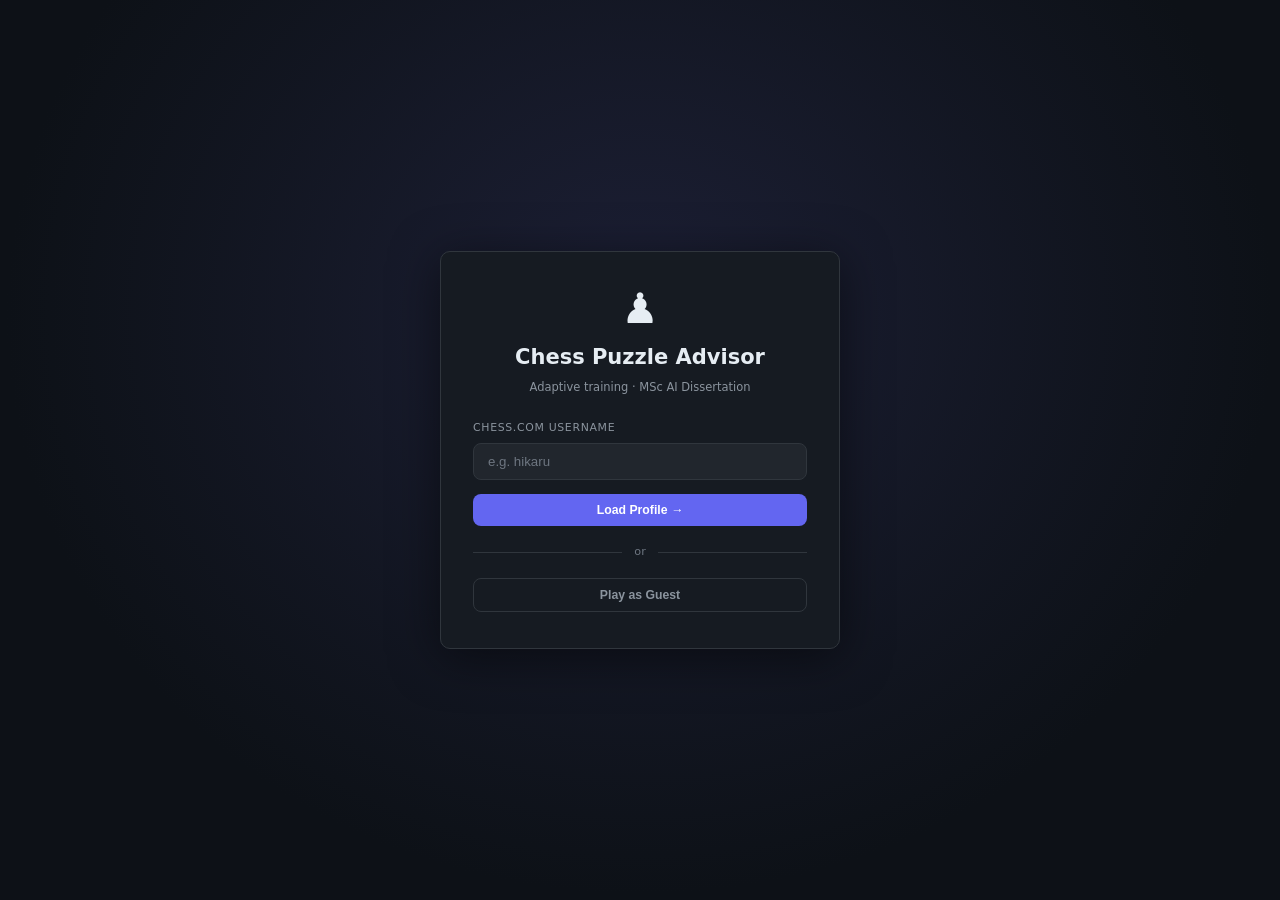
==== commit 6679e320: "Merge 19028378eb09e1a49ed5ac50240620709c664dd5 into d10a194fb4398e5672fb02e8a3b8aaa8602331bf" ====
--- a/web/frontend/index.html
+++ b/web/frontend/index.html
@@ -4,496 +4,296 @@
 <meta charset="UTF-8"/>
 <meta name="viewport" content="width=device-width, initial-scale=1.0"/>
 <title>Chess Puzzle Advisor</title>
-<link rel="preconnect" href="https://fonts.googleapis.com"/>
-<link rel="preconnect" href="https://fonts.gstatic.com" crossorigin/>
-<link href="https://fonts.googleapis.com/css2?family=Inter:wght@400;500;600;700;800&display=swap" rel="stylesheet"/>
 <style>
 /* ── Reset + Variables ─────────────────────────────────────────────── */
 *,*::before,*::after{box-sizing:border-box;margin:0;padding:0}
 :root{
-  /* Surfaces */
-  --bg:#08101c;
-  --surface:#0e1928;
-  --surface2:#162134;
-  --surface3:#1c2b42;
-  --border:#243248;
-  --border-h:#2e3f5a;
-
-  /* Accent */
-  --accent:#6366f1;
-  --accent-h:#818cf8;
-  --accent-dim:rgba(99,102,241,.13);
-  --accent-glow:rgba(99,102,241,.22);
-
-  /* Semantic */
-  --green:#10b981;
-  --green-dim:rgba(16,185,129,.1);
-  --red:#f87171;
-  --red-dim:rgba(248,113,113,.1);
-  --gold:#fbbf24;
-  --gold-dim:rgba(251,191,36,.1);
-
-  /* Text */
-  --text:#e2e8f0;
-  --text-muted:#94a3b8;
-  --text-dim:#64748b;
-
-  /* Board */
-  --board-light:#f0d9b5;
-  --board-dark:#b58863;
-
-  /* Geometry */
-  --radius:14px;
-  --radius-sm:8px;
-  --radius-lg:20px;
-
-  /* Shadows */
-  --shadow-sm:0 1px 4px rgba(0,0,0,.5);
-  --shadow:0 4px 24px rgba(0,0,0,.55);
-  --shadow-lg:0 12px 48px rgba(0,0,0,.65);
-  --shadow-accent:0 0 32px rgba(99,102,241,.2);
+  --bg:#0d1117;--surface:#161b22;--surface2:#21262d;--border:#30363d;
+  --accent:#6366f1;--accent-h:#7577f3;--accent-dim:rgba(99,102,241,.14);
+  --green:#3fb950;--green-dim:rgba(63,185,80,.12);
+  --red:#f85149;--red-dim:rgba(248,81,73,.12);
+  --gold:#e3b341;
+  --text:#e6edf3;--text-muted:#8b949e;--text-dim:#6e7681;
+  --board-light:#f0d9b5;--board-dark:#b58863;
+  --radius:10px;
 }
 
 /* ── Base ──────────────────────────────────────────────────────────── */
 html,body{background:var(--bg);color:var(--text);min-height:100vh;
-  font-family:'Inter',-apple-system,'Segoe UI',system-ui,sans-serif;font-size:14px;
-  line-height:1.6;-webkit-font-smoothing:antialiased}
+  font-family:-apple-system,'Segoe UI',system-ui,sans-serif;font-size:14px;line-height:1.5}
 
 /* ── Views ─────────────────────────────────────────────────────────── */
 .view{display:none;min-height:100vh}
-.view.active{display:flex;animation:viewIn .28s cubic-bezier(.4,0,.2,1)}
+.view.active{display:flex}
 #v-login,#v-profile,#v-analysis{align-items:center;justify-content:center;padding:24px}
 #v-game{flex-direction:column}
 
 /* ── Buttons ───────────────────────────────────────────────────────── */
 .btn{display:inline-flex;align-items:center;justify-content:center;gap:6px;
-  padding:10px 20px;border-radius:10px;font-size:.875rem;font-weight:600;
-  cursor:pointer;border:none;
-  transition:all .18s cubic-bezier(.4,0,.2,1);
-  text-decoration:none;white-space:nowrap;letter-spacing:.01em}
-.btn:active{transform:scale(.96)}
-.btn-primary{background:var(--accent);color:#fff;box-shadow:0 2px 12px var(--accent-glow)}
-.btn-primary:hover{background:var(--accent-h);box-shadow:0 4px 20px var(--accent-glow);transform:translateY(-1px)}
+  padding:9px 18px;border-radius:8px;font-size:.875rem;font-weight:600;
+  cursor:pointer;border:none;transition:background .14s,border-color .14s,transform .08s;
+  text-decoration:none;white-space:nowrap}
+.btn:active{transform:scale(.97)}
+.btn-primary{background:var(--accent);color:#fff}
+.btn-primary:hover{background:var(--accent-h)}
 .btn-secondary{background:var(--surface2);color:var(--text);border:1px solid var(--border)}
-.btn-secondary:hover{border-color:var(--accent);color:var(--accent);background:var(--surface3)}
+.btn-secondary:hover{border-color:var(--accent);color:var(--accent)}
 .btn-ghost{background:transparent;color:var(--text-muted);border:1px solid var(--border)}
-.btn-ghost:hover{background:var(--surface2);color:var(--text);border-color:var(--border-h)}
+.btn-ghost:hover{background:var(--surface2);color:var(--text)}
 .btn-block{width:100%}
-.btn-sm{padding:7px 14px;font-size:.8rem;border-radius:8px}
+.btn-sm{padding:6px 12px;font-size:.8rem}
 .btn-back{background:none;border:none;color:var(--text-muted);cursor:pointer;font-size:.85rem;
-  padding:0;margin-bottom:22px;display:flex;align-items:center;gap:5px;
-  transition:color .15s}
+  padding:0;margin-bottom:20px;display:flex;align-items:center;gap:4px}
 .btn-back:hover{color:var(--text)}
-.btn[disabled]{opacity:.45;pointer-events:none;box-shadow:none}
+.btn[disabled]{opacity:.5;pointer-events:none}
 .flex-1{flex:1}
 
 /* ── Forms ─────────────────────────────────────────────────────────── */
-.form-group{margin-bottom:16px}
-.form-label{display:block;font-size:.75rem;text-transform:uppercase;letter-spacing:.08em;
-  color:var(--text-muted);margin-bottom:7px;font-weight:600}
+.form-group{margin-bottom:14px}
+.form-label{display:block;font-size:.78rem;text-transform:uppercase;letter-spacing:.06em;
+  color:var(--text-muted);margin-bottom:6px}
 .form-input{width:100%;background:var(--surface2);border:1.5px solid var(--border);
-  border-radius:10px;padding:11px 15px;color:var(--text);font-size:.95rem;
-  outline:none;transition:all .18s cubic-bezier(.4,0,.2,1)}
-.form-input:focus{border-color:var(--accent);background:var(--surface3);
-  box-shadow:0 0 0 3px var(--accent-dim)}
-.form-input:hover:not(:focus){border-color:var(--border-h)}
+  border-radius:8px;padding:10px 14px;color:var(--text);font-size:.95rem;
+  outline:none;transition:border-color .15s}
+.form-input:focus{border-color:var(--accent);box-shadow:0 0 0 3px var(--accent-dim)}
 .form-input::placeholder{color:var(--text-dim)}
 
 /* ── Auth / centered card ──────────────────────────────────────────── */
-.auth-card{
-  background:linear-gradient(160deg,var(--surface) 0%,var(--surface2) 100%);
-  border:1px solid var(--border);border-radius:var(--radius-lg);
-  padding:40px 36px;width:100%;max-width:420px;
-  box-shadow:var(--shadow-lg),0 0 0 1px rgba(255,255,255,.03) inset}
-.auth-card.wide{max-width:480px}
-.auth-logo{font-size:3.5rem;text-align:center;margin-bottom:14px;line-height:1;
-  filter:drop-shadow(0 0 20px var(--accent-glow))}
-.auth-title{font-size:1.6rem;font-weight:800;text-align:center;margin-bottom:6px;
-  letter-spacing:-.02em}
-.auth-sub{text-align:center;color:var(--text-muted);font-size:.83rem;margin-bottom:28px;
-  line-height:1.6}
-.divider{display:flex;align-items:center;gap:12px;margin:20px 0;color:var(--text-dim);font-size:.8rem}
-.divider::before,.divider::after{content:'';flex:1;height:1px;
-  background:linear-gradient(90deg,transparent,var(--border),transparent)}
-.error-msg{background:var(--red-dim);border:1px solid rgba(248,113,113,.25);
-  color:var(--red);border-radius:10px;padding:11px 15px;font-size:.83rem;margin-bottom:16px}
-.auth-btn-row{display:flex;gap:8px;margin-bottom:0}
-.auth-btn-row .btn{flex:1}
-.auth-mode-hint{text-align:center;font-size:.8rem;color:var(--text-muted);margin-top:16px}
-.auth-mode-hint a{color:var(--accent);cursor:pointer;text-decoration:none;font-weight:600}
-.auth-mode-hint a:hover{text-decoration:underline}
-.auth-user-badge{display:flex;align-items:center;gap:10px;background:var(--surface3);
-  border:1px solid var(--border-h);border-radius:10px;padding:10px 14px;margin-bottom:18px;
-  font-size:.85rem;transition:border-color .15s}
-.auth-user-badge:hover{border-color:var(--accent)}
-.auth-user-badge .badge-name{flex:1;font-weight:700;color:var(--text)}
-.auth-user-badge .badge-logout{color:var(--text-muted);cursor:pointer;font-size:.78rem;
-  background:none;border:none;padding:0;transition:color .15s}
-.auth-user-badge .badge-logout:hover{color:var(--red)}
+.auth-card{background:var(--surface);border:1px solid var(--border);border-radius:var(--radius);
+  padding:36px 32px;width:100%;max-width:400px;box-shadow:0 8px 48px rgba(0,0,0,.5)}
+.auth-card.wide{max-width:460px}
+.auth-logo{font-size:3rem;text-align:center;margin-bottom:12px;line-height:1}
+.auth-title{font-size:1.5rem;font-weight:700;text-align:center;margin-bottom:6px}
+.auth-sub{text-align:center;color:var(--text-muted);font-size:.82rem;margin-bottom:24px}
+.divider{display:flex;align-items:center;gap:12px;margin:18px 0;color:var(--text-dim);font-size:.8rem}
+.divider::before,.divider::after{content:'';flex:1;height:1px;background:var(--border)}
+.error-msg{background:rgba(248,81,73,.1);border:1px solid rgba(248,81,73,.3);
+  color:var(--red);border-radius:7px;padding:10px 14px;font-size:.82rem;margin-bottom:14px}
 
 /* ── Profile view ──────────────────────────────────────────────────── */
-.profile-header{display:flex;align-items:center;gap:16px;margin-bottom:24px}
-.avatar{width:64px;height:64px;border-radius:50%;border:2px solid var(--border-h);
-  object-fit:cover;background:var(--surface2);box-shadow:var(--shadow-sm)}
-.avatar-placeholder{width:64px;height:64px;border-radius:50%;background:var(--surface3);
-  border:2px solid var(--border-h);display:flex;align-items:center;justify-content:center;
-  font-size:1.6rem}
-.profile-username{font-size:1.2rem;font-weight:800;letter-spacing:-.01em}
-.profile-display-name{font-size:.83rem;color:var(--text-muted);margin-top:2px}
-.title-badge{background:var(--gold-dim);color:var(--gold);
-  border:1px solid rgba(251,191,36,.3);border-radius:6px;padding:2px 8px;
-  font-size:.72rem;font-weight:700;margin-left:6px;vertical-align:middle}
-.ratings-grid{display:grid;grid-template-columns:repeat(2,1fr);gap:10px;margin-bottom:22px}
-.rating-item{background:var(--surface3);border:1px solid var(--border);border-radius:10px;
-  padding:12px 15px;transition:border-color .15s}
-.rating-item:hover{border-color:var(--border-h)}
-.rating-tc{font-size:.68rem;text-transform:uppercase;letter-spacing:.08em;
-  color:var(--text-muted);margin-bottom:4px;font-weight:600}
-.rating-val{font-size:1.4rem;font-weight:800;color:var(--text);letter-spacing:-.02em}
-.rating-val.unrated{font-size:.85rem;color:var(--text-dim);font-weight:500}
-.profile-actions{display:flex;flex-direction:column;gap:10px}
-.btn-sub{display:block;font-size:.7rem;font-weight:400;color:rgba(255,255,255,.55);margin-top:3px}
+.profile-header{display:flex;align-items:center;gap:14px;margin-bottom:20px}
+.avatar{width:56px;height:56px;border-radius:50%;border:2px solid var(--border);
+  object-fit:cover;background:var(--surface2)}
+.avatar-placeholder{width:56px;height:56px;border-radius:50%;background:var(--surface2);
+  border:2px solid var(--border);display:flex;align-items:center;justify-content:center;
+  font-size:1.5rem}
+.profile-username{font-size:1.15rem;font-weight:700}
+.profile-display-name{font-size:.82rem;color:var(--text-muted)}
+.title-badge{background:rgba(227,179,65,.12);color:var(--gold);border:1px solid rgba(227,179,65,.3);
+  border-radius:4px;padding:1px 7px;font-size:.75rem;font-weight:700;margin-left:6px}
+.ratings-grid{display:grid;grid-template-columns:repeat(2,1fr);gap:10px;margin-bottom:20px}
+.rating-item{background:var(--surface2);border:1px solid var(--border);border-radius:8px;
+  padding:10px 14px}
+.rating-tc{font-size:.7rem;text-transform:uppercase;letter-spacing:.06em;color:var(--text-muted)}
+.rating-val{font-size:1.3rem;font-weight:700;color:var(--text)}
+.rating-val.unrated{font-size:.85rem;color:var(--text-dim)}
+.profile-actions{display:flex;flex-direction:column;gap:8px}
+.btn-sub{display:block;font-size:.7rem;font-weight:400;color:rgba(255,255,255,.6);margin-top:2px}
 
 /* ── Analysis view ─────────────────────────────────────────────────── */
-.analysis-prog-track{height:6px;background:var(--surface2);border-radius:999px;overflow:hidden;
+.analysis-prog-track{height:8px;background:var(--surface2);border-radius:999px;overflow:hidden;
   margin-bottom:8px}
-.analysis-prog-bar{height:100%;
-  background:linear-gradient(90deg,var(--accent),var(--accent-h));
-  border-radius:999px;transition:width .6s cubic-bezier(.4,0,.2,1)}
-.analysis-pct{text-align:right;font-size:.78rem;color:var(--text-muted);margin-bottom:18px;
-  font-weight:600}
-.analysis-steps{list-style:none;display:flex;flex-direction:column;gap:10px}
-.analysis-step{display:flex;align-items:center;gap:12px;font-size:.84rem;color:var(--text-muted);
-  transition:color .2s}
+.analysis-prog-bar{height:100%;background:var(--accent);border-radius:999px;
+  transition:width .6s ease}
+.analysis-pct{text-align:right;font-size:.78rem;color:var(--text-muted);margin-bottom:16px}
+.analysis-steps{list-style:none;display:flex;flex-direction:column;gap:8px}
+.analysis-step{display:flex;align-items:center;gap:10px;font-size:.84rem;color:var(--text-muted)}
 .analysis-step.done{color:var(--green)}
-.analysis-step.active{color:var(--text);font-weight:600}
-.step-icon{width:20px;height:20px;border-radius:50%;display:flex;align-items:center;
-  justify-content:center;font-size:.7rem;flex-shrink:0;transition:all .2s}
-.step-icon.done{background:var(--green-dim);color:var(--green)}
-.step-icon.active{background:var(--accent-dim);color:var(--accent);
-  box-shadow:0 0 8px var(--accent-glow)}
+.analysis-step.active{color:var(--text)}
+.step-icon{width:18px;height:18px;border-radius:50%;display:flex;align-items:center;
+  justify-content:center;font-size:.7rem;flex-shrink:0}
+.step-icon.done{background:rgba(63,185,80,.15);color:var(--green)}
+.step-icon.active{background:var(--accent-dim);color:var(--accent)}
 .step-icon.pending{background:var(--surface2);color:var(--text-dim)}
 
 /* ── Dashboard (Insights) view ─────────────────────────────────────── */
-#v-dashboard{align-items:flex-start;justify-content:center;padding:32px 20px}
-.dash-wrap{width:100%;max-width:900px;margin:0 auto;display:flex;flex-direction:column;gap:18px}
-
-.dash-hero{
-  background:linear-gradient(135deg,var(--surface) 0%,var(--surface2) 100%);
-  border:1px solid var(--border);border-radius:var(--radius-lg);
-  padding:24px 28px;display:flex;align-items:center;gap:20px;flex-wrap:wrap;
-  box-shadow:var(--shadow)}
-.dash-av{width:68px;height:68px;border-radius:50%;border:2px solid var(--border-h);
-  object-fit:cover;background:var(--surface2);flex-shrink:0;
-  box-shadow:0 0 0 4px var(--accent-dim)}
-.dash-av-ph{width:68px;height:68px;border-radius:50%;background:var(--surface3);
-  border:2px solid var(--border-h);display:flex;align-items:center;justify-content:center;
-  font-size:2rem;flex-shrink:0;box-shadow:0 0 0 4px var(--accent-dim)}
+#v-dashboard{align-items:flex-start;justify-content:center;padding:28px 16px}
+.dash-wrap{width:100%;max-width:840px;margin:0 auto;display:flex;flex-direction:column;gap:16px}
+.dash-hero{background:var(--surface);border:1px solid var(--border);border-radius:var(--radius);
+  padding:20px 24px;display:flex;align-items:center;gap:16px;flex-wrap:wrap}
+.dash-av{width:60px;height:60px;border-radius:50%;border:2px solid var(--border);
+  object-fit:cover;background:var(--surface2);flex-shrink:0}
+.dash-av-ph{width:60px;height:60px;border-radius:50%;background:var(--surface2);
+  border:2px solid var(--border);display:flex;align-items:center;justify-content:center;
+  font-size:1.8rem;flex-shrink:0}
 .dash-hero-info{flex:1;min-width:0}
-.dash-hero-name{font-size:1.25rem;font-weight:800;display:flex;align-items:center;gap:8px;
-  flex-wrap:wrap;letter-spacing:-.02em}
-.dash-hero-elo{font-size:.82rem;color:var(--text-muted);margin-top:3px}
-.dash-chip-row{display:flex;gap:6px;margin-top:10px;flex-wrap:wrap}
-.dash-chip{background:var(--surface3);border:1px solid var(--border);border-radius:20px;
-  padding:3px 11px;font-size:.72rem;color:var(--text-muted);font-weight:500}
-.dash-chip.chip-elo{background:var(--accent-dim);color:var(--accent-h);
-  border-color:rgba(99,102,241,.3);font-weight:700}
-
-.dash-grid{display:grid;grid-template-columns:1fr 1fr;gap:18px}
+.dash-hero-name{font-size:1.15rem;font-weight:700;display:flex;align-items:center;gap:6px;
+  flex-wrap:wrap}
+.dash-hero-elo{font-size:.8rem;color:var(--text-muted);margin-top:2px}
+.dash-chip-row{display:flex;gap:6px;margin-top:8px;flex-wrap:wrap}
+.dash-chip{background:var(--surface2);border:1px solid var(--border);border-radius:20px;
+  padding:3px 10px;font-size:.73rem;color:var(--text-muted)}
+.dash-grid{display:grid;grid-template-columns:1fr 1fr;gap:16px}
 @media(max-width:680px){.dash-grid{grid-template-columns:1fr}}
-
 .dash-card{background:var(--surface);border:1px solid var(--border);
-  border-radius:var(--radius);padding:22px 24px;
-  box-shadow:var(--shadow-sm);transition:border-color .2s}
-.dash-card:hover{border-color:var(--border-h)}
-.dash-card-title{font-size:.68rem;text-transform:uppercase;letter-spacing:.1em;
-  color:var(--text-muted);margin-bottom:16px;font-weight:700}
-
-.wk-item{margin-bottom:11px}
+  border-radius:var(--radius);padding:18px 20px}
+.dash-card-title{font-size:.7rem;text-transform:uppercase;letter-spacing:.08em;
+  color:var(--text-muted);margin-bottom:14px}
+.wk-item{margin-bottom:9px}
 .wk-label-row{display:flex;justify-content:space-between;align-items:center;
-  margin-bottom:5px;font-size:.82rem}
-.wk-badge{font-size:.62rem;font-weight:700;text-transform:uppercase;
-  padding:2px 7px;border-radius:20px;flex-shrink:0;letter-spacing:.04em}
-.wk-track{height:5px;background:var(--surface3);border-radius:999px;overflow:hidden}
-.wk-fill{height:100%;border-radius:999px;transition:width .9s cubic-bezier(.4,0,.2,1)}
-
-.op-color-label{font-size:.68rem;text-transform:uppercase;letter-spacing:.08em;
-  color:var(--text-muted);margin:14px 0 8px;font-weight:600}
+  margin-bottom:4px;font-size:.8rem}
+.wk-badge{font-size:.64rem;font-weight:700;text-transform:uppercase;
+  padding:1px 6px;border-radius:8px;flex-shrink:0}
+.wk-track{height:5px;background:var(--surface2);border-radius:999px;overflow:hidden}
+.wk-fill{height:100%;border-radius:999px;transition:width .8s cubic-bezier(.4,0,.2,1)}
+.op-color-label{font-size:.7rem;text-transform:uppercase;letter-spacing:.06em;
+  color:var(--text-muted);margin:12px 0 7px}
 .op-card{display:flex;align-items:center;justify-content:space-between;
-  background:var(--surface2);border:1px solid var(--border);border-radius:10px;
-  padding:9px 13px;margin-bottom:6px;transition:border-color .15s}
-.op-card:hover{border-color:var(--border-h)}
+  background:var(--surface2);border:1px solid var(--border);border-radius:8px;
+  padding:8px 12px;margin-bottom:6px}
 .op-family{font-size:.82rem;font-weight:600;flex:1;min-width:0;
   white-space:nowrap;overflow:hidden;text-overflow:ellipsis}
 .op-meta{text-align:right;flex-shrink:0;margin-left:8px}
 .op-wr{font-size:.82rem;font-weight:700}
-
 .dash-footer{background:var(--surface);border:1px solid var(--border);
-  border-radius:var(--radius);padding:20px 26px;display:flex;align-items:center;
-  justify-content:space-between;gap:14px;flex-wrap:wrap;box-shadow:var(--shadow-sm)}
-.dash-focus-note{font-size:.84rem;color:var(--text-muted);flex:1;min-width:200px;line-height:1.6}
-.dash-focus-cats{color:var(--text);font-weight:700}
-
-/* ── Player style card ─────────────────────────────────────────────── */
-.style-top{display:flex;align-items:flex-start;justify-content:space-between;gap:16px;margin-bottom:18px}
-.style-archetype{font-size:1rem;font-weight:800;color:var(--text);letter-spacing:-.01em;margin-bottom:5px}
-.style-desc{font-size:.8rem;color:var(--text-muted);line-height:1.6;max-width:380px}
-.style-ring-wrap{position:relative;flex-shrink:0;width:72px;height:72px;display:flex;align-items:center;justify-content:center}
-.style-ring{width:72px;height:72px;transition:stroke-dashoffset 1.2s cubic-bezier(.4,0,.2,1)}
-.style-ring-label{position:absolute;text-align:center}
-.style-ring-val{font-size:.9rem;font-weight:800;color:var(--text);line-height:1}
-.style-ring-sub{font-size:.52rem;text-transform:uppercase;letter-spacing:.07em;color:var(--text-dim);margin-top:2px}
-.style-metrics{display:grid;grid-template-columns:repeat(4,1fr);gap:10px;margin-bottom:18px}
-@media(max-width:580px){.style-metrics{grid-template-columns:repeat(2,1fr)}}
-.style-metric{background:var(--surface2);border:1px solid var(--border);border-radius:10px;padding:10px 12px}
-.style-metric-label{font-size:.62rem;text-transform:uppercase;letter-spacing:.08em;color:var(--text-dim);margin-bottom:4px;font-weight:600}
-.style-metric-val{font-size:1rem;font-weight:800;color:var(--text)}
-.style-section-label{font-size:.62rem;text-transform:uppercase;letter-spacing:.09em;color:var(--text-dim);font-weight:700;margin-bottom:8px}
-.style-pattern-row{display:flex;gap:8px;flex-wrap:wrap;margin-bottom:14px}
-.style-pattern-pill{display:flex;align-items:center;gap:6px;background:var(--surface2);border:1px solid var(--border);border-radius:20px;padding:4px 12px;font-size:.75rem;font-weight:600}
-.style-pattern-pill .sp-pct{color:var(--text);font-weight:800}
-.style-pattern-pill .sp-lbl{color:var(--text-muted)}
-
-.gen-progress-track{height:5px;background:var(--surface3);border-radius:99px;overflow:hidden}
-.gen-progress-bar{height:100%;
-  background:linear-gradient(90deg,var(--accent),var(--accent-h));
-  border-radius:99px;transition:width .5s cubic-bezier(.4,0,.2,1);width:0%}
-
-/* Generated puzzle breakdown */
-.gen-meta-row{display:flex;gap:16px;margin-bottom:10px;flex-wrap:wrap}
-.gen-meta-stat{font-size:.8rem;color:var(--text-muted)}
-.gen-meta-stat strong{color:var(--text);font-size:.95rem}
-.gen-cat-pills{display:flex;flex-wrap:wrap;gap:6px;margin-bottom:14px}
-.gen-cat-pill{display:inline-flex;align-items:center;gap:5px;
-  background:var(--surface2);border:1px solid var(--border);
-  border-radius:20px;padding:4px 11px;font-size:.73rem;font-weight:600;color:var(--text-muted)}
-.gen-cat-pill-n{color:var(--accent-h);font-weight:800;font-size:.85rem}
-.gen-btn-row{display:flex;gap:8px;align-items:center;flex-wrap:wrap;margin-top:4px}
-
-/* Mode badge in game panel */
-.mode-badge{display:inline-block;font-size:.62rem;font-weight:700;text-transform:uppercase;
-  letter-spacing:.09em;background:var(--accent-dim);color:var(--accent-h);
-  border-radius:20px;padding:2px 9px;border:1px solid rgba(99,102,241,.3);margin-bottom:4px}
-.targeting-card.my-puzzles-mode{
-  background:linear-gradient(135deg,rgba(16,185,129,.10) 0%,var(--surface) 100%);
-  border-color:rgba(16,185,129,.3);box-shadow:0 0 24px rgba(16,185,129,.07)}
-
-.dash-history-banner{
-  background:linear-gradient(135deg,rgba(99,102,241,.08),rgba(99,102,241,.03));
-  border:1px solid rgba(99,102,241,.2);border-radius:var(--radius);padding:16px 20px}
-.dash-history-label{font-size:.7rem;text-transform:uppercase;letter-spacing:.09em;
-  color:var(--accent-h);margin-bottom:8px;font-weight:700}
-.dash-history-stats{display:flex;gap:16px;flex-wrap:wrap;font-size:.83rem}
+  border-radius:var(--radius);padding:18px 24px;display:flex;align-items:center;
+  justify-content:space-between;gap:14px;flex-wrap:wrap}
+.dash-focus-note{font-size:.84rem;color:var(--text-muted);flex:1;min-width:200px}
+.dash-focus-cats{color:var(--text);font-weight:600}
+.dash-chip.chip-elo{background:var(--accent-dim);color:var(--accent);
+  border-color:rgba(99,102,241,.3);font-weight:600}
+.dash-history-banner{background:linear-gradient(135deg,var(--accent-dim),var(--surface));
+  border:1px solid rgba(99,102,241,.22);border-radius:var(--radius);padding:13px 18px}
+.dash-history-label{font-size:.72rem;text-transform:uppercase;letter-spacing:.07em;
+  color:var(--accent);margin-bottom:7px;font-weight:600}
+.dash-history-stats{display:flex;gap:14px;flex-wrap:wrap;font-size:.82rem}
 .dash-history-stats span{color:var(--text)}
-
-.dash-interpretation{font-size:.82rem;color:var(--text-muted);line-height:1.75;
-  margin-bottom:16px;padding-bottom:14px;border-bottom:1px solid var(--border)}
-.wk-section-label{font-size:.65rem;text-transform:uppercase;letter-spacing:.1em;
-  color:var(--text-dim);margin:16px 0 8px;padding-top:12px;border-top:1px solid var(--border)}
+.dash-interpretation{font-size:.81rem;color:var(--text-muted);line-height:1.7;
+  margin-bottom:14px;padding-bottom:12px;border-bottom:1px solid var(--border)}
+.wk-section-label{font-size:.67rem;text-transform:uppercase;letter-spacing:.08em;
+  color:var(--text-dim);margin:14px 0 7px;padding-top:10px;
+  border-top:1px solid var(--border)}
 .wk-section-label:first-child{margin-top:0;padding-top:0;border-top:none}
 
-/* ── Stats section ─────────────────────────────────────────────────── */
-.dash-stat-tiles{display:grid;grid-template-columns:repeat(4,1fr);gap:10px;margin-bottom:18px}
-@media(max-width:580px){.dash-stat-tiles{grid-template-columns:repeat(2,1fr)}}
-.dash-stat-tile{background:var(--surface2);border:1px solid var(--border);border-radius:12px;
-  padding:14px 16px;text-align:center;transition:border-color .15s}
-.dash-stat-tile:hover{border-color:var(--border-h)}
-.dash-stat-tile-val{font-size:1.4rem;font-weight:800;color:var(--text);line-height:1;
-  margin-bottom:5px;letter-spacing:-.02em}
-.dash-stat-tile-val.good{color:var(--green)}
-.dash-stat-tile-val.warn{color:var(--gold)}
-.dash-stat-tile-val.streak{color:var(--accent-h)}
-.dash-stat-tile-lbl{font-size:.64rem;text-transform:uppercase;letter-spacing:.09em;
-  color:var(--text-muted);font-weight:600}
-
-.dash-chart-row{display:grid;grid-template-columns:1fr 1fr;gap:12px;margin-bottom:16px}
-@media(max-width:580px){.dash-chart-row{grid-template-columns:1fr}}
-.dash-chart-wrap{background:var(--surface2);border:1px solid var(--border);
-  border-radius:12px;padding:14px 14px 10px}
-.dash-chart-lbl{font-size:.66rem;text-transform:uppercase;letter-spacing:.09em;
-  color:var(--text-muted);margin-bottom:10px;font-weight:600}
-.dash-chart-svg{width:100%;display:block;overflow:visible}
-
-.dash-cat-bar-row{display:flex;align-items:center;gap:8px;margin-bottom:6px;font-size:.78rem}
-.dash-cat-bar-name{width:120px;flex-shrink:0;color:var(--text-muted);
-  overflow:hidden;text-overflow:ellipsis;white-space:nowrap}
-.dash-cat-bar-track{flex:1;height:5px;background:var(--surface3);border-radius:3px;overflow:hidden}
-.dash-cat-bar-fill{height:100%;border-radius:3px}
-.dash-cat-bar-pct{width:34px;text-align:right;flex-shrink:0;color:var(--text);font-weight:600}
-
 /* ── Game header ───────────────────────────────────────────────────── */
-.game-header{position:fixed;top:0;left:0;right:0;height:56px;
-  background:rgba(8,16,28,.92);border-bottom:1px solid var(--border);
-  display:flex;align-items:center;padding:0 22px;gap:16px;z-index:100;
-  backdrop-filter:blur(20px) saturate(180%);
-  -webkit-backdrop-filter:blur(20px) saturate(180%)}
-.header-logo{font-size:1rem;font-weight:800;color:var(--text);white-space:nowrap;
-  letter-spacing:-.01em}
-.header-logo .accent{color:var(--accent-h)}
-.header-stats{display:flex;gap:7px;margin-left:8px}
+.game-header{position:fixed;top:0;left:0;right:0;height:54px;
+  background:rgba(13,17,23,.96);border-bottom:1px solid var(--border);
+  display:flex;align-items:center;padding:0 20px;gap:16px;z-index:100;
+  backdrop-filter:blur(12px)}
+.header-logo{font-size:.95rem;font-weight:700;color:var(--text);white-space:nowrap}
+.header-logo .accent{color:var(--accent)}
+.header-stats{display:flex;gap:8px;margin-left:8px}
 .stat-chip{display:flex;align-items:center;gap:5px;background:var(--surface2);
-  border:1px solid var(--border);border-radius:20px;padding:4px 11px;font-size:.79rem;
-  transition:border-color .15s}
-.stat-chip:hover{border-color:var(--border-h)}
+  border:1px solid var(--border);border-radius:20px;padding:4px 10px;font-size:.8rem}
 .stat-chip .icon{font-size:.78rem}
-.stat-chip .val{font-weight:700}
-.header-right{margin-left:auto;display:flex;align-items:center;gap:8px}
-.header-user{font-size:.79rem;color:var(--text-muted);white-space:nowrap;font-weight:500}
+.stat-chip .val{font-weight:600}
+.header-right{margin-left:auto;display:flex;align-items:center;gap:10px}
+.header-user{font-size:.8rem;color:var(--text-muted);white-space:nowrap}
 .header-select{background:var(--surface2);border:1px solid var(--border);
-  border-radius:8px;color:var(--text);padding:6px 26px 6px 11px;font-size:.79rem;
+  border-radius:7px;color:var(--text);padding:5px 24px 5px 10px;font-size:.8rem;
   cursor:pointer;outline:none;appearance:none;
-  background-image:url("data:image/svg+xml,%3Csvg xmlns='http://www.w3.org/2000/svg' width='10' height='6'%3E%3Cpath d='M0 0l5 6 5-6z' fill='%2394a3b8'/%3E%3C/svg%3E");
-  background-repeat:no-repeat;background-position:right 9px center;
-  transition:border-color .15s}
-.header-select:focus,.header-select:hover{border-color:var(--border-h)}
+  background-image:url("data:image/svg+xml,%3Csvg xmlns='http://www.w3.org/2000/svg' width='10' height='6'%3E%3Cpath d='M0 0l5 6 5-6z' fill='%238b949e'/%3E%3C/svg%3E");
+  background-repeat:no-repeat;background-position:right 8px center}
+.header-select:focus{border-color:var(--accent)}
 
 /* ── Game main layout ──────────────────────────────────────────────── */
-.game-main{margin-top:56px;display:flex;gap:22px;padding:22px;
-  align-items:center;justify-content:center;min-height:calc(100vh - 56px)}
+.game-main{margin-top:54px;display:flex;gap:20px;padding:20px;
+  align-items:flex-start;justify-content:center;min-height:calc(100vh - 54px)}
 .board-side{flex-shrink:0}
 
-/* Player name strips above/below board */
-.player-strip{display:flex;align-items:center;gap:9px;padding:6px 2px;
-  font-size:.82rem;font-weight:600;color:var(--text-dim);transition:color .25s}
-.player-strip.active{color:var(--text)}
-.pl-icon{font-size:1.1rem;line-height:1;transition:filter .25s}
-.player-strip.active .pl-icon{filter:drop-shadow(0 0 6px rgba(99,102,241,.6))}
-.pl-name{flex:1;letter-spacing:-.01em;font-size:.83rem}
-
 /* ── Chess board ───────────────────────────────────────────────────── */
-.board-wrap{border-radius:10px;overflow:hidden;
-  box-shadow:var(--shadow-lg),0 0 0 2px var(--border);
-  transition:box-shadow .35s cubic-bezier(.4,0,.2,1);display:inline-block}
-.board-wrap.correct{box-shadow:var(--shadow-lg),0 0 0 3px var(--green),0 0 40px var(--green-dim)}
-.board-wrap.wrong  {box-shadow:var(--shadow-lg),0 0 0 3px var(--red),  0 0 40px var(--red-dim)}
-
-/* Responsive board via CSS custom property */
-.chess-board{
-  --sq:64px;
-  display:grid;
-  grid-template-columns:repeat(8,var(--sq));
-  grid-template-rows:repeat(8,var(--sq));
-  width:calc(8*var(--sq));height:calc(8*var(--sq));
-  user-select:none}
+.board-wrap{border-radius:8px;overflow:hidden;
+  box-shadow:0 2px 20px rgba(0,0,0,.5),0 0 0 2px var(--border);
+  transition:box-shadow .3s;display:inline-block}
+.board-wrap.correct{box-shadow:0 2px 20px rgba(0,0,0,.5),0 0 0 3px var(--green),0 0 32px var(--green-dim)}
+.board-wrap.wrong{box-shadow:0 2px 20px rgba(0,0,0,.5),0 0 0 3px var(--red),0 0 32px var(--red-dim)}
+.chess-board{display:grid;grid-template-columns:repeat(8,64px);
+  grid-template-rows:repeat(8,64px);width:512px;height:512px;user-select:none}
 .sq{position:relative;display:flex;align-items:center;justify-content:center;
-  cursor:pointer;transition:background .08s}
+  cursor:pointer;transition:background .1s}
 .sq-light{background:var(--board-light)}
-.sq-dark {background:var(--board-dark)}
-.sq.hl-from{background:rgba(246,246,105,.85)!important}
-.sq.hl-to  {background:rgba(246,246,105,.68)!important}
-.sq.hl-hint{background:rgba(99,102,241,.6)!important}
-.sq.hl-legal::after{content:'';position:absolute;
-  width:calc(var(--sq)*.45);height:calc(var(--sq)*.45);
-  border-radius:50%;background:rgba(0,0,0,.2);pointer-events:none}
+.sq-dark{background:var(--board-dark)}
+.sq.hl-from{background:rgba(246,246,105,.82)!important}
+.sq.hl-to{background:rgba(246,246,105,.65)!important}
+.sq.hl-hint{background:rgba(99,102,241,.65)!important}
+.sq.hl-legal::after{content:'';position:absolute;width:32px;height:32px;border-radius:50%;
+  background:rgba(0,0,0,.18);pointer-events:none}
 .coord{position:absolute;font-size:10px;font-weight:700;line-height:1;pointer-events:none;z-index:1}
 .coord-rank{top:3px;left:3px}
 .coord-file{bottom:2px;right:3px}
 .sq-light .coord{color:var(--board-dark)}
 .sq-dark  .coord{color:var(--board-light)}
-.piece{font-size:calc(var(--sq)*.74);line-height:1;cursor:grab;position:relative;z-index:2;
-  display:flex;align-items:center;justify-content:center;
-  transition:transform .1s}
-.piece:hover{transform:scale(1.06)}
-.piece:active{cursor:grabbing;transform:scale(.96)}
-.piece-w{color:#fff;text-shadow:0 0 3px #222,0 2px 4px rgba(0,0,0,.7);
-  filter:drop-shadow(0 2px 3px rgba(0,0,0,.55))}
-.piece-b{color:#111;text-shadow:0 0 2px #777,0 1px 3px rgba(0,0,0,.4);
-  filter:drop-shadow(0 2px 3px rgba(0,0,0,.45))}
+.piece{font-size:48px;line-height:1;cursor:grab;position:relative;z-index:2;
+  display:flex;align-items:center;justify-content:center}
+.piece:active{cursor:grabbing}
+.piece-w{color:#fff;text-shadow:0 0 2px #333,0 1px 3px rgba(0,0,0,.6);
+  filter:drop-shadow(0 1px 2px rgba(0,0,0,.5))}
+.piece-b{color:#1a1a1a;text-shadow:0 0 1px #888,0 1px 2px rgba(0,0,0,.3);
+  filter:drop-shadow(0 1px 2px rgba(0,0,0,.4))}
 
 /* ── Feedback banner ───────────────────────────────────────────────── */
-.feedback-banner{min-height:36px;border-radius:10px;display:flex;align-items:center;
-  justify-content:center;font-size:.85rem;font-weight:700;
-  transition:all .3s cubic-bezier(.4,0,.2,1);opacity:0;margin-top:12px;
-  letter-spacing:.01em}
-.feedback-banner.ok {opacity:1;background:var(--green-dim);color:var(--green);
-  border:1px solid rgba(16,185,129,.25);
-  box-shadow:0 0 20px rgba(16,185,129,.1)}
+.feedback-banner{min-height:34px;border-radius:7px;display:flex;align-items:center;
+  justify-content:center;font-size:.84rem;font-weight:600;transition:all .25s;
+  opacity:0;margin-top:10px}
+.feedback-banner.ok{opacity:1;background:var(--green-dim);color:var(--green);
+  border:1px solid rgba(63,185,80,.3)}
 .feedback-banner.bad{opacity:1;background:var(--red-dim);color:var(--red);
-  border:1px solid rgba(248,113,113,.25);
-  box-shadow:0 0 20px rgba(248,113,113,.1)}
+  border:1px solid rgba(248,81,73,.3)}
 
 /* ── Game panel ────────────────────────────────────────────────────── */
 .game-panel{width:300px;flex-shrink:0;display:flex;flex-direction:column;
   gap:10px;position:relative}
 .panel-card{background:var(--surface);border:1px solid var(--border);
-  border-radius:var(--radius);padding:14px 16px;
-  box-shadow:var(--shadow-sm)}
-.card-label{font-size:.67rem;text-transform:uppercase;letter-spacing:.1em;
-  color:var(--text-muted);margin-bottom:6px;font-weight:700}
+  border-radius:var(--radius);padding:12px 14px}
+.card-label{font-size:.7rem;text-transform:uppercase;letter-spacing:.07em;
+  color:var(--text-muted);margin-bottom:5px}
 
 /* Targeting card */
-.targeting-card{
-  background:linear-gradient(135deg,rgba(99,102,241,.12) 0%,var(--surface) 100%);
-  border-color:rgba(99,102,241,.3);box-shadow:0 0 24px rgba(99,102,241,.08)}
-.targeting-name{font-size:1.1rem;font-weight:800;margin:5px 0 10px;color:var(--text);
-  letter-spacing:-.01em}
-.solve-bar-track{height:6px;background:var(--surface3);border-radius:999px;overflow:hidden;
-  margin-bottom:6px}
-.solve-bar-fill{height:100%;border-radius:999px;
-  background:linear-gradient(90deg,var(--accent),var(--accent-h));
-  transition:width .7s cubic-bezier(.4,0,.2,1)}
-.targeting-rate{font-size:.75rem;color:var(--text-muted)}
+.targeting-card{background:linear-gradient(135deg,var(--accent-dim),var(--surface));
+  border-color:rgba(99,102,241,.28)}
+.targeting-name{font-size:1.1rem;font-weight:700;margin:4px 0 8px;color:var(--text)}
+.solve-bar-track{height:5px;background:var(--surface2);border-radius:999px;overflow:hidden;
+  margin-bottom:5px}
+.solve-bar-fill{height:100%;border-radius:999px;transition:width .6s ease}
+.targeting-rate{font-size:.76rem;color:var(--text-muted)}
 
 /* Puzzle info */
-.puzzle-top-row{display:flex;align-items:center;gap:8px;margin-bottom:8px;flex-wrap:wrap}
-.diff-badge{font-size:.63rem;font-weight:700;text-transform:uppercase;letter-spacing:.07em;
-  padding:3px 9px;border-radius:20px;display:inline-block;flex-shrink:0}
-.diff-badge.beginner   {background:rgba(107,207,150,.12);color:#6bcf96;border:1px solid rgba(107,207,150,.25)}
-.diff-badge.easy       {background:rgba(126,203,126,.12);color:#7ecb7e;border:1px solid rgba(126,203,126,.25)}
-.diff-badge.intermediate{background:rgba(200,214,106,.12);color:#c8d66a;border:1px solid rgba(200,214,106,.25)}
-.diff-badge.advanced   {background:rgba(224,160,64,.12); color:#e0a040;border:1px solid rgba(224,160,64,.25)}
-.diff-badge.hard       {background:rgba(224,112,80,.12); color:#e07050;border:1px solid rgba(224,112,80,.25)}
-.diff-badge.expert     {background:rgba(204,112,204,.12);color:#cc70cc;border:1px solid rgba(204,112,204,.25)}
-.diff-badge.master     {background:rgba(112,112,224,.12);color:#7070e0;border:1px solid rgba(112,112,224,.25)}
-.rating-num{font-size:1.35rem;font-weight:800;letter-spacing:-.02em}
+.puzzle-top-row{display:flex;align-items:center;gap:8px;margin-bottom:7px;flex-wrap:wrap}
+.diff-badge{font-size:.66rem;font-weight:700;text-transform:uppercase;letter-spacing:.06em;
+  padding:2px 8px;border-radius:20px;display:inline-block;flex-shrink:0}
+.diff-badge.beginner   {background:#1a3a2a;color:#6fcf97;border:1px solid #2a5a3a}
+.diff-badge.easy       {background:#1e3a1e;color:#7ecb7e;border:1px solid #2a5a2a}
+.diff-badge.intermediate{background:#2a3020;color:#c8d66a;border:1px solid #3a4a25}
+.diff-badge.advanced   {background:#332a14;color:#e0a040;border:1px solid #4a3a18}
+.diff-badge.hard       {background:#331a14;color:#e07050;border:1px solid #4a2a18}
+.diff-badge.expert     {background:#2e1a2e;color:#cc70cc;border:1px solid #441844}
+.diff-badge.master     {background:#1a1a2e;color:#7070e0;border:1px solid #282848}
+.rating-num{font-size:1.3rem;font-weight:700}
 .plays-label{font-size:.72rem;color:var(--text-muted);margin-left:auto}
-.game-link{color:var(--text-muted);text-decoration:none;font-size:.85rem;
-  transition:color .15s;padding:2px}
+.game-link{color:var(--text-muted);text-decoration:none;font-size:.85rem;transition:color .15s}
 .game-link:hover{color:var(--accent)}
-.themes-row{display:flex;flex-wrap:wrap;gap:5px;margin-bottom:9px}
+.themes-row{display:flex;flex-wrap:wrap;gap:5px;margin-bottom:8px}
 .theme-tag{background:var(--surface2);border:1px solid var(--border);border-radius:20px;
-  padding:2px 9px;font-size:.69rem;color:var(--text-muted)}
+  padding:2px 8px;font-size:.7rem;color:var(--text-muted)}
 .puzzle-id-row{display:flex;align-items:center;gap:8px}
-.puzzle-id-code{font-family:'SF Mono',monospace;font-size:.78rem;color:var(--accent-h);
-  background:var(--accent-dim);padding:2px 8px;border-radius:5px;letter-spacing:.02em}
+.puzzle-id-code{font-family:monospace;font-size:.8rem;color:var(--accent);
+  background:var(--accent-dim);padding:2px 7px;border-radius:4px}
 
 /* Turn indicator */
-.turn-card{display:flex;align-items:center;gap:12px;padding:11px 16px;
-  transition:border-color .25s,box-shadow .25s}
-.turn-card.player-turn{border-color:rgba(99,102,241,.4);
-  box-shadow:0 0 20px rgba(99,102,241,.13),var(--shadow-sm)}
-.turn-card.player-turn #turnText{color:var(--accent-h)}
-.turn-dot{width:13px;height:13px;border-radius:50%;flex-shrink:0;
-  transition:box-shadow .3s}
-.turn-dot.white{background:var(--board-light);
-  box-shadow:0 0 10px rgba(240,217,181,.5),0 0 0 2px rgba(240,217,181,.2)}
-.turn-dot.black{background:#2a2218;border:2px solid #7a6a5a}
-#turnText{font-weight:700;font-size:.9rem;transition:color .25s}
+.turn-card{display:flex;align-items:center;gap:10px;padding:10px 14px}
+.turn-dot{width:12px;height:12px;border-radius:50%;flex-shrink:0}
+.turn-dot.white{background:var(--board-light);box-shadow:0 0 6px rgba(240,217,181,.6)}
+.turn-dot.black{background:#3a2e26;border:2px solid #7a6a5a}
+#turnText{font-weight:600;font-size:.9rem}
 
 /* Progress */
-.progress-header{display:flex;justify-content:space-between;margin-bottom:7px}
-.progress-frac{font-size:.74rem;color:var(--text-muted);font-weight:600}
-.prog-track{height:6px;background:var(--surface3);border-radius:999px;overflow:hidden;margin-bottom:8px}
-.prog-fill{height:100%;
-  background:linear-gradient(90deg,var(--accent),var(--accent-h));
-  border-radius:999px;transition:width .45s cubic-bezier(.4,0,.2,1)}
+.progress-header{display:flex;justify-content:space-between;margin-bottom:6px}
+.progress-frac{font-size:.75rem;color:var(--text-muted)}
+.prog-track{height:4px;background:var(--surface2);border-radius:999px;overflow:hidden;margin-bottom:7px}
+.prog-fill{height:100%;background:var(--accent);border-radius:999px;transition:width .4s ease}
 .move-dots{display:flex;gap:5px;flex-wrap:wrap}
-.move-dot{width:9px;height:9px;border-radius:50%;background:var(--surface3);
-  border:1.5px solid var(--border);transition:all .25s cubic-bezier(.4,0,.2,1)}
+.move-dot{width:9px;height:9px;border-radius:50%;background:var(--surface2);
+  border:1.5px solid var(--border);transition:all .22s}
 .move-dot.auto   {background:var(--text-dim);border-color:var(--text-dim)}
-.move-dot.correct{background:var(--green);border-color:var(--green);
-  box-shadow:0 0 6px var(--green-dim)}
-.move-dot.wrong  {background:var(--red);border-color:var(--red);
-  box-shadow:0 0 6px var(--red-dim)}
+.move-dot.correct{background:var(--green);border-color:var(--green)}
+.move-dot.wrong  {background:var(--red);border-color:var(--red)}
 
 /* Move history */
-.move-log{max-height:130px;overflow-y:auto;display:flex;flex-direction:column;gap:4px}
-.log-entry{display:flex;align-items:center;gap:8px;font-size:.8rem;
-  padding:3px 6px;border-radius:6px;transition:background .12s}
-.log-entry:hover{background:var(--surface2)}
-.log-num{color:var(--text-dim);min-width:20px;font-size:.74rem}
-.log-san{font-family:'SF Mono',monospace;font-size:.81rem}
-.log-tag{font-size:.63rem;padding:1px 6px;border-radius:8px;margin-left:auto;font-weight:600}
+.move-log{max-height:120px;overflow-y:auto;display:flex;flex-direction:column;gap:3px}
+.log-entry{display:flex;align-items:center;gap:8px;font-size:.8rem}
+.log-num{color:var(--text-dim);min-width:20px;font-size:.75rem}
+.log-san{font-family:monospace;font-size:.82rem}
+.log-tag{font-size:.66rem;padding:1px 5px;border-radius:8px;margin-left:auto}
 .log-entry.auto-move  .log-tag{background:var(--surface2);color:var(--text-dim)}
 .log-entry.player-ok  .log-tag{background:var(--green-dim);color:var(--green)}
 .log-entry.player-bad .log-tag{background:var(--red-dim);color:var(--red)}
@@ -503,118 +303,48 @@
 
 /* Solved overlay */
 .solved-overlay{display:none;position:absolute;inset:0;
-  background:rgba(8,16,28,.94);backdrop-filter:blur(10px);
-  border-radius:var(--radius);border:1px solid rgba(16,185,129,.4);
+  background:rgba(13,17,23,.95);backdrop-filter:blur(6px);
+  border-radius:var(--radius);border:1px solid var(--green);
   flex-direction:column;align-items:center;justify-content:center;
-  gap:14px;z-index:20;animation:popIn .35s cubic-bezier(.4,0,.2,1)}
+  gap:12px;z-index:20;animation:fadeIn .3s ease}
 .solved-overlay.active{display:flex}
-.solved-icon-wrap{width:56px;height:56px;border-radius:50%;
+.solved-icon-wrap{width:52px;height:52px;border-radius:50%;
   background:var(--green-dim);border:2px solid var(--green);
   display:flex;align-items:center;justify-content:center;
-  font-size:1.5rem;color:var(--green);
-  box-shadow:0 0 24px rgba(16,185,129,.2)}
-.solved-title{font-size:1.3rem;font-weight:800;color:var(--green);letter-spacing:-.01em}
-.solved-sub{font-size:.82rem;color:var(--text-muted);text-align:center;padding:0 20px;
-  line-height:1.6}
+  font-size:1.4rem;color:var(--green)}
+.solved-title{font-size:1.2rem;font-weight:700;color:var(--green)}
+.solved-sub{font-size:.8rem;color:var(--text-muted);text-align:center;padding:0 16px}
 
 /* Loading overlay */
-.loading-overlay{position:fixed;inset:0;background:rgba(8,16,28,.9);
+.loading-overlay{position:fixed;inset:0;background:rgba(13,17,23,.88);
   display:flex;flex-direction:column;align-items:center;justify-content:center;
-  gap:16px;z-index:999;font-size:.88rem;color:var(--text-muted);
-  transition:opacity .35s cubic-bezier(.4,0,.2,1)}
+  gap:14px;z-index:999;font-size:.88rem;color:var(--text-muted);transition:opacity .3s}
 .loading-overlay.hidden{opacity:0;pointer-events:none}
-.spinner{width:36px;height:36px;border:3px solid var(--surface3);
-  border-top-color:var(--accent);border-radius:50%;
-  animation:spin .8s cubic-bezier(.4,0,.2,1) infinite}
+.spinner{width:34px;height:34px;border:3px solid var(--border);
+  border-top-color:var(--accent);border-radius:50%;animation:spin .75s linear infinite}
 
 /* ── Animations ────────────────────────────────────────────────────── */
-@keyframes spin   {to{transform:rotate(360deg)}}
-@keyframes viewIn {from{opacity:0;transform:translateY(10px)} to{opacity:1;transform:none}}
-@keyframes popIn  {from{opacity:0;transform:scale(.92)} to{opacity:1;transform:scale(1)}}
+@keyframes spin{to{transform:rotate(360deg)}}
+@keyframes fadeIn{from{opacity:0;transform:scale(.96)}to{opacity:1;transform:scale(1)}}
 
 /* ── Scrollbar ─────────────────────────────────────────────────────── */
-::-webkit-scrollbar{width:4px}
-::-webkit-scrollbar-track{background:transparent}
-::-webkit-scrollbar-thumb{background:var(--border);border-radius:4px}
-::-webkit-scrollbar-thumb:hover{background:var(--border-h)}
-
-/* ── Stats slide-in panel ──────────────────────────────────────────── */
-.sp-overlay{position:fixed;inset:0;background:rgba(0,0,0,.6);z-index:290;
-  opacity:0;transition:opacity .25s;pointer-events:none}
-.sp-overlay.open{opacity:1;pointer-events:all}
-.sp-drawer{position:fixed;top:0;right:0;bottom:0;width:360px;max-width:100vw;
-  background:var(--surface);border-left:1px solid var(--border);z-index:300;
-  transform:translateX(100%);transition:transform .28s cubic-bezier(.4,0,.2,1);
-  display:flex;flex-direction:column;overflow:hidden;
-  box-shadow:-8px 0 40px rgba(0,0,0,.4)}
-.sp-drawer.open{transform:none}
-.sp-head{display:flex;align-items:center;padding:18px 20px;
-  border-bottom:1px solid var(--border);flex-shrink:0}
-.sp-title{font-size:1rem;font-weight:800;flex:1;letter-spacing:-.01em}
-.sp-close{background:none;border:none;color:var(--text-muted);font-size:1.5rem;
-  cursor:pointer;padding:0 3px;line-height:1;transition:color .15s}
-.sp-close:hover{color:var(--red)}
-.sp-tabs{display:flex;border-bottom:1px solid var(--border);flex-shrink:0}
-.sp-tab{flex:1;padding:11px 4px;background:none;border:none;color:var(--text-muted);
-  cursor:pointer;font-size:.79rem;font-weight:600;
-  border-bottom:2px solid transparent;transition:all .18s}
-.sp-tab.active{color:var(--accent-h);border-bottom-color:var(--accent);background:var(--accent-dim)}
-.sp-tab:hover:not(.active){color:var(--text);background:var(--surface2)}
-.sp-body{flex:1;overflow-y:auto;padding:18px}
-.sp-tiles{display:grid;grid-template-columns:1fr 1fr;gap:9px;margin-bottom:18px}
-.sp-tile{background:var(--surface2);border:1px solid var(--border);border-radius:12px;
-  padding:12px 14px;text-align:center;transition:border-color .15s}
-.sp-tile:hover{border-color:var(--border-h)}
-.sp-tile-val{font-size:1.3rem;font-weight:800;color:var(--text);line-height:1;margin-bottom:4px;
-  letter-spacing:-.02em}
-.sp-tile-val.good  {color:var(--green)}
-.sp-tile-val.warn  {color:var(--gold)}
-.sp-tile-val.streak{color:var(--accent-h)}
-.sp-tile-lbl{font-size:.62rem;text-transform:uppercase;letter-spacing:.09em;color:var(--text-muted);
-  font-weight:600}
-.sp-section{font-size:.65rem;text-transform:uppercase;letter-spacing:.1em;color:var(--text-muted);
-  margin:16px 0 9px;padding-top:14px;border-top:1px solid var(--border);font-weight:700}
-.sp-section:first-child{margin-top:0;padding-top:0;border-top:none}
-.sp-empty{color:var(--text-muted);font-size:.84rem;text-align:center;
-  padding:32px 14px;line-height:1.9}
-.sp-focus-row{display:flex;align-items:center;gap:9px;padding:9px 0;
-  border-bottom:1px solid var(--border)}
-.sp-focus-row:last-child{border-bottom:none}
-.sp-focus-name{flex:1;font-size:.84rem}
-.sp-focus-bar{width:64px;height:4px;background:var(--surface3);border-radius:3px;overflow:hidden}
-.sp-focus-fill{height:100%;background:var(--red);border-radius:3px}
-.sp-focus-pct{width:34px;text-align:right;font-size:.77rem;color:var(--text-muted);font-weight:600}
-
-.btn-sm-ghost{background:none;border:1px solid var(--border);border-radius:8px;
-  color:var(--text-muted);font-size:.78rem;padding:5px 11px;cursor:pointer;
-  white-space:nowrap;transition:all .18s;font-weight:600}
-.btn-sm-ghost:hover{border-color:var(--accent);color:var(--accent-h);background:var(--accent-dim)}
-
-/* ── Login page decorative background ─────────────────────────────── */
-#v-login{
-  background:
-    radial-gradient(ellipse 60% 50% at 30% 40%,rgba(99,102,241,.08) 0%,transparent 70%),
-    radial-gradient(ellipse 50% 40% at 70% 60%,rgba(16,185,129,.05) 0%,transparent 60%),
-    var(--bg)}
+::-webkit-scrollbar{width:5px}
+::-webkit-scrollbar-track{background:var(--surface2)}
+::-webkit-scrollbar-thumb{background:var(--border);border-radius:3px}
+::-webkit-scrollbar-thumb:hover{background:var(--text-dim)}
 
 /* ── Responsive ────────────────────────────────────────────────────── */
-@media (max-width:900px){
-  .chess-board{--sq:52px}
+@media (max-width:860px){
+  .chess-board{grid-template-columns:repeat(8,46px);grid-template-rows:repeat(8,46px);width:368px;height:368px}
+  .piece{font-size:34px}
+  .sq.hl-legal::after{width:22px;height:22px}
   .game-panel{width:260px}
   .header-stats{display:none}
 }
-@media (max-width:720px){
-  .game-main{flex-direction:column;align-items:center;padding:14px}
-  .game-panel{width:100%;max-width:520px}
-  .chess-board{--sq:44px}
-  .header-user{display:none}
-}
-@media (max-width:480px){
-  .auth-card{padding:30px 22px;border-radius:var(--radius)}
-  .chess-board{--sq:40px}
-  .game-main{padding:10px}
-  #v-dashboard{padding:16px 12px}
-  .dash-wrap{gap:12px}
+@media (max-width:680px){
+  .game-main{flex-direction:column;align-items:center;padding:12px}
+  .game-panel{width:100%;max-width:512px}
+  .chess-board{grid-template-columns:repeat(8,44px);grid-template-rows:repeat(8,44px);width:352px;height:352px}
 }
 </style>
 </head>
@@ -629,38 +359,13 @@
     <h1 class="auth-title">Chess Puzzle Advisor</h1>
     <p class="auth-sub">Adaptive training · MSc AI Dissertation</p>
 
-    <!-- shown when auto-login token is valid -->
-    <div id="autoLoginBadge" style="display:none" class="auth-user-badge">
-      <span>♟</span>
-      <span class="badge-name" id="autoLoginName"></span>
-      <button class="badge-logout" id="btnLogout">Log out</button>
+    <div id="loginError" class="error-msg" style="display:none"></div>
+
+    <div class="form-group">
+      <label class="form-label" for="usernameInput">Chess.com username</label>
+      <input type="text" id="usernameInput" class="form-input" placeholder="e.g. hikaru" autocomplete="off" autocapitalize="none" spellcheck="false"/>
     </div>
-
-    <div id="loginError" class="error-msg" style="display:none"></div>
-
-    <div id="loginFields">
-      <div class="form-group">
-        <label class="form-label" for="usernameInput">Chess.com username</label>
-        <input type="text" id="usernameInput" class="form-input" placeholder="e.g. hikaru"
-               autocomplete="off" autocapitalize="none" spellcheck="false"/>
-      </div>
-      <div class="form-group">
-        <label class="form-label" for="passwordInput">Password</label>
-        <input type="password" id="passwordInput" class="form-input" placeholder="Your account password"/>
-      </div>
-      <div class="form-group" id="confirmPwGroup" style="display:none">
-        <label class="form-label" for="confirmPwInput">Confirm password</label>
-        <input type="password" id="confirmPwInput" class="form-input" placeholder="Repeat password"/>
-      </div>
-
-      <div class="auth-btn-row">
-        <button id="btnLogin"    class="btn btn-primary">Log In →</button>
-        <button id="btnRegister" class="btn btn-secondary" id="btnRegister">Create Account</button>
-      </div>
-      <p class="auth-mode-hint" id="authModeHint">
-        No account yet? <a id="authModeToggle">Register here</a>
-      </p>
-    </div>
+    <button id="btnLookup" class="btn btn-primary btn-block">Load Profile →</button>
 
     <div class="divider"><span>or</span></div>
     <button id="btnGuest" class="btn btn-ghost btn-block">Play as Guest</button>
@@ -745,10 +450,9 @@
         <div class="dash-hero-elo"  id="dashHeroElo"></div>
         <div class="dash-chip-row"  id="dashChipRow"></div>
       </div>
-      <div style="display:flex;flex-direction:column;gap:8px;flex-shrink:0">
-        <button class="btn btn-primary" id="btnStartTraining1">Start Training →</button>
-        <button class="btn-sm-ghost" id="btnDashOpenStats">◉ My Stats</button>
-      </div>
+      <button class="btn btn-primary" id="btnStartTraining1" style="flex-shrink:0">
+        Start Training →
+      </button>
     </div>
 
     <!-- Returning-user history banner (shown only when history exists) -->
@@ -778,127 +482,14 @@
 
     </div><!-- /dash-grid -->
 
-    <!-- Player style profile card (populated via /api/player/style) -->
-    <div class="dash-card" id="styleCard" style="display:none">
-      <div class="dash-card-title">Playing style profile</div>
-      <div class="style-top">
-        <div>
-          <div class="style-archetype" id="styleArchetype"></div>
-          <div class="style-desc" id="styleDesc"></div>
-        </div>
-        <div class="style-ring-wrap">
-          <svg class="style-ring" viewBox="0 0 64 64">
-            <circle cx="32" cy="32" r="26" fill="none" stroke="var(--surface3)" stroke-width="7"/>
-            <circle cx="32" cy="32" r="26" fill="none" stroke="var(--accent)" stroke-width="7"
-              stroke-dasharray="163" stroke-dashoffset="163" id="styleRingFill"
-              stroke-linecap="round" transform="rotate(-90 32 32)"/>
-          </svg>
-          <div class="style-ring-label">
-            <div class="style-ring-val" id="styleAggrVal">—</div>
-            <div class="style-ring-sub">Aggression</div>
-          </div>
-        </div>
-      </div>
-
-      <div class="style-metrics">
-        <div class="style-metric">
-          <div class="style-metric-label">Win rate</div>
-          <div class="style-metric-val" id="styleWinRate">—</div>
-        </div>
-        <div class="style-metric">
-          <div class="style-metric-label">as White / Black</div>
-          <div class="style-metric-val" id="styleWBRate">—</div>
-        </div>
-        <div class="style-metric">
-          <div class="style-metric-label">Avg accuracy</div>
-          <div class="style-metric-val" id="styleAccuracy">—</div>
-        </div>
-        <div class="style-metric">
-          <div class="style-metric-label">Time pressure</div>
-          <div class="style-metric-val" id="styleTimePressure">—</div>
-        </div>
-      </div>
-
-      <div class="style-section-label">How you win</div>
-      <div class="style-pattern-row" id="styleWinPattern"></div>
-
-      <div id="styleMissedWrap" style="display:none">
-        <div class="style-section-label">Your most missed tactics</div>
-        <div class="style-pattern-row" id="styleMissed"></div>
-      </div>
-
-      <div id="styleOpeningsWrap" style="display:none">
-        <div class="style-section-label">Opening repertoire</div>
-        <div id="styleOpenings" style="font-size:.8rem;color:var(--text-muted);margin-top:4px"></div>
-      </div>
-    </div>
-
-    <!-- Stats section (shown only for returning users with history) -->
-    <div id="dashStatsSection" class="dash-card" style="display:none">
-      <div class="dash-card-title">Training stats</div>
-      <div class="dash-stat-tiles" id="dashStatTiles"></div>
-      <div class="dash-chart-row">
-        <div class="dash-chart-wrap">
-          <div class="dash-chart-lbl">Accuracy trend (rolling 5-puzzle avg)</div>
-          <svg id="chartAccuracy" class="dash-chart-svg" viewBox="0 0 400 80" height="80"></svg>
-        </div>
-        <div class="dash-chart-wrap">
-          <div class="dash-chart-lbl">Puzzle rating over time</div>
-          <svg id="chartRating" class="dash-chart-svg" viewBox="0 0 400 80" height="80"></svg>
-        </div>
-      </div>
-      <div id="dashCatBars" style="display:none">
-        <div class="dash-chart-lbl" style="margin-top:6px">Category accuracy (from puzzle history)</div>
-        <div id="dashCatBarList"></div>
-      </div>
-    </div>
-
-    <!-- Generate puzzles from own games card -->
-    <div class="dash-card" id="genCard">
-      <div class="dash-card-title">Generate Puzzles from Your Games</div>
-      <div style="font-size:.85rem;color:var(--text-muted);margin-bottom:12px">
-        We analyse your recent Chess.com games with Stockfish and extract tactical moments
-        you missed — turning your own blunders into personalised training puzzles.
-      </div>
-      <div id="genStatus" style="display:none;margin-bottom:10px">
-        <div class="gen-progress-track"><div class="gen-progress-bar" id="genBar"></div></div>
-        <div id="genMsg" style="font-size:.82rem;color:var(--text-muted);margin-top:5px"></div>
-      </div>
-
-      <!-- Puzzle breakdown — shown when puzzles exist -->
-      <div id="genBreakdown" style="display:none;margin-bottom:4px">
-        <div class="gen-meta-row">
-          <div class="gen-meta-stat"><strong id="genBdCount">0</strong> puzzles generated</div>
-          <div class="gen-meta-stat">avg rating <strong id="genBdAvgRating">—</strong></div>
-          <div class="gen-meta-stat">range <strong id="genBdRange">—</strong></div>
-        </div>
-        <div class="gen-cat-pills" id="genBdCats"></div>
-      </div>
-
-      <div id="genResult" style="display:none;font-size:.85rem;color:var(--green);margin-bottom:10px"></div>
-      <div class="gen-btn-row">
-        <button class="btn btn-secondary" id="btnGenerate" style="font-size:.85rem">
-          ⚙ Generate my puzzles
-        </button>
-        <button class="btn btn-primary" id="btnPracticeOwn" style="display:none;font-size:.85rem">
-          ▶ Practice my puzzles
-        </button>
-      </div>
-    </div>
-
     <!-- Footer CTA -->
     <div class="dash-footer">
       <div class="dash-focus-note" id="dashFocusNote">
         The adaptive system will focus on your weakest areas first.
       </div>
-      <div style="display:flex;gap:8px;align-items:center;flex-wrap:wrap">
-        <button class="btn btn-ghost" id="btnDashLogout" style="font-size:.8rem;padding:8px 14px">
-          Log out
-        </button>
-        <button class="btn btn-primary" id="btnStartTraining2">
-          Start Adaptive Training →
-        </button>
-      </div>
+      <button class="btn btn-primary" id="btnStartTraining2">
+        Start Adaptive Training →
+      </button>
     </div>
 
   </div><!-- /dash-wrap -->
@@ -926,8 +517,6 @@
 
     <div class="header-right">
       <span class="header-user" id="headerUser"></span>
-      <button class="btn-sm-ghost" id="btnToDashboard">← Dashboard</button>
-      <button class="btn-sm-ghost" id="btnOpenStats">◉ My Stats</button>
       <select id="ratingFilter" class="header-select">
         <option value="all">All levels</option>
         <option value="600-999">Beginner (600–999)</option>
@@ -945,15 +534,7 @@
 
     <!-- Board side -->
     <div class="board-side">
-      <div class="player-strip" id="topPlayerStrip">
-        <span class="pl-icon" id="topPieceIcon">♙</span>
-        <span class="pl-name" id="topPlayerName">Opponent</span>
-      </div>
       <div class="board-wrap" id="boardWrap"><div id="board"></div></div>
-      <div class="player-strip active" id="bottomPlayerStrip">
-        <span class="pl-icon" id="bottomPieceIcon">♟</span>
-        <span class="pl-name" id="bottomPlayerName">You</span>
-      </div>
       <div class="feedback-banner" id="feedbackBanner"></div>
     </div>
 
@@ -962,7 +543,6 @@
 
       <!-- Targeting card -->
       <div class="panel-card targeting-card" id="targetingCard">
-        <div id="modeBadge" class="mode-badge" style="display:none">Your Games</div>
         <div class="card-label">Training Focus</div>
         <div class="targeting-name" id="targetingName">Loading…</div>
         <div class="solve-bar-track">
@@ -1066,7 +646,7 @@
   {id:'006mQ',fen:'r1bqkb1r/pppp1ppp/2n2n2/4p3/4P3/5N2/PPPP1PPP/RNBQKB1R w KQkq - 4 3',
    moves:['f1c4','f6e4','c4f7','e8f7'],rating:1380,
    themes:['fork','middlegame'],primaryCategory:'Fork',difficultyTier:'Intermediate',gameUrl:''},
-  {id:'007hK',fen:'8/8/8/8/3k4/8/4R1K1/8 w - - 0 1',
+  {id:'007hK',fen:'8/8/8/8/3k4/8/3KR3/8 w - - 0 1',
    moves:['e2e4','d4d3','e4e3'],rating:950,
    themes:['rookEndgame','endgame'],primaryCategory:'Rook Endgame',difficultyTier:'Easy',gameUrl:''},
   {id:'008aB',fen:'r2qkb1r/pp3ppp/2n1pn2/2pp4/3P1B2/2PBPN2/PP3PPP/RN1QK2R b KQkq - 0 8',
@@ -1081,8 +661,7 @@
 ];
 
 /* ── Session state ──────────────────────────────────────────────────── */
-var currentUser  = '';
-var sessionToken = '';
+var currentUser = '';
 var sessionActive = false;
 var profileCache        = null;   // Chess.com profile (avatar, ratings)
 var analysisProfileCache = null;  // analysis profile (weaknesses, openings, ELO)
@@ -1092,12 +671,6 @@
 var sessionStreak = 0, sessionAcc = 0, sessionCount = 0;
 var puzzleCompleted = false;
 var pollTimer = null;
-
-/* ── Generated puzzle practice mode ─────────────────────────────────── */
-var _myPuzzles = [];        // fetched from /api/generate/list
-var _myPuzzleMode = false;  // true = serve only from _myPuzzles
-var _myPuzzleIdx  = 0;      // current position in queue
-var $modeBadge    = null;   // set after DOM ready
 
 /* ── Game state ─────────────────────────────────────────────────────── */
 var chess = null, puzzle = null, moveIndex = 0;
@@ -1120,14 +693,6 @@
 var $themes    = document.getElementById('themesRow');
 var $turnDot   = document.getElementById('turnDot');
 var $turnText  = document.getElementById('turnText');
-var $turnCard  = document.querySelector('.turn-card');
-$modeBadge     = document.getElementById('modeBadge');
-var $topStrip  = document.getElementById('topPlayerStrip');
-var $botStrip  = document.getElementById('bottomPlayerStrip');
-var $topIcon   = document.getElementById('topPieceIcon');
-var $botIcon   = document.getElementById('bottomPieceIcon');
-var $topName   = document.getElementById('topPlayerName');
-var $botName   = document.getElementById('bottomPlayerName');
 var $progBar   = document.getElementById('progressBar');
 var $progFrac  = document.getElementById('progressFraction');
 var $moveDots  = document.getElementById('moveDots');
@@ -1142,143 +707,40 @@
 }
 
 /* ════════════════════════════════════════════════════════════════════
-   AUTH HELPERS
-═══════════════════════════════════════════════════════════════════ */
-function _authHeaders() {
-  return sessionToken ? { 'Authorization': 'Bearer ' + sessionToken,
-                          'Content-Type': 'application/json' }
-                      : { 'Content-Type': 'application/json' };
-}
-
-function _saveSession(username, token) {
-  sessionToken = token;
-  currentUser  = username;
-  try {
-    localStorage.setItem('chess_user',  username);
-    localStorage.setItem('chess_token', token);
-  } catch(_) {}
-}
-
-function _clearSession() {
-  sessionToken = '';
-  currentUser  = '';
-  profileCache = null;
-  analysisProfileCache = null;
-  try { localStorage.removeItem('chess_user'); localStorage.removeItem('chess_token'); } catch(_) {}
-}
-
-/* On page load — try to resume a saved session */
-async function _tryAutoLogin() {
-  var u, t;
-  try { u = localStorage.getItem('chess_user'); t = localStorage.getItem('chess_token'); } catch(_) {}
-  if (!u || !t) return;
-  try {
-    var res  = await fetch(API + '/api/auth/check?username=' + encodeURIComponent(u),
-                           { headers: { 'Authorization': 'Bearer ' + t } });
-    var data = await res.json();
-    if (!data.valid) return;
-    await _afterAuth(u, t);
-  } catch(_) {}
-}
-
-/* ════════════════════════════════════════════════════════════════════
    LOGIN FLOW
 ═══════════════════════════════════════════════════════════════════ */
-var _registerMode = false;
-
 function setLoginError(msg) {
   var el = document.getElementById('loginError');
   if (msg) { el.textContent = msg; el.style.display = ''; }
   else      { el.style.display = 'none'; }
 }
 
-function _setAuthMode(register) {
-  _registerMode = register;
-  document.getElementById('confirmPwGroup').style.display = register ? '' : 'none';
-  document.getElementById('btnLogin').style.display    = register ? 'none' : '';
-  document.getElementById('btnRegister').textContent   = register ? 'Create Account →' : 'Create Account';
-  document.getElementById('btnRegister').className     = register ? 'btn btn-primary' : 'btn btn-secondary';
-  document.getElementById('authModeHint').innerHTML    = register
-    ? 'Already have an account? <a id="authModeToggle">Log in</a>'
-    : 'No account yet? <a id="authModeToggle">Register here</a>';
-  document.getElementById('authModeToggle').onclick = function() { _setAuthMode(!_registerMode); };
+async function handleLogin() {
+  var username = document.getElementById('usernameInput').value.trim();
+  if (!username) { setLoginError('Please enter a username.'); return; }
   setLoginError(null);
-}
-
-async function _afterAuth(username, token) {
-  _saveSession(username, token);
-  setLoginError(null);
-  /* load chess.com profile then show profile card */
+
+  var btn = document.getElementById('btnLookup');
+  btn.textContent = 'Loading…'; btn.disabled = true;
+
   try {
-    var res  = await fetch(API + '/api/player/lookup?username=' + encodeURIComponent(username));
-    var data = res.ok ? await res.json() : {};
-    profileCache = data;
+    var ctrl = new AbortController();
+    var tmo  = setTimeout(function(){ ctrl.abort(); }, 7000);
+    var res  = await fetch(API + '/api/player/lookup?username=' + encodeURIComponent(username),
+                           { signal: ctrl.signal });
+    clearTimeout(tmo);
+    if (!res.ok) throw new Error('Player not found on Chess.com');
+    var data = await res.json();
+    if (data.error) throw new Error(data.error);
+    currentUser   = username.toLowerCase();
+    profileCache  = data;
     showProfileCard(data);
-  } catch(_) {
-    /* fallback: skip profile card and go straight to dashboard */
-    showView('v-dashboard');
-  }
-}
-
-async function handleLogin() {
-  var username = document.getElementById('usernameInput').value.trim().toLowerCase();
-  var password = document.getElementById('passwordInput').value;
-  if (!username) { setLoginError('Enter your Chess.com username.'); return; }
-  if (!password) { setLoginError('Enter your password.'); return; }
-  setLoginError(null);
-
-  var btn = document.getElementById('btnLogin');
-  btn.textContent = 'Logging in…'; btn.disabled = true;
-  try {
-    var res  = await fetch(API + '/api/auth/login', {
-      method: 'POST', headers: { 'Content-Type': 'application/json' },
-      body: JSON.stringify({ username, password })
-    });
-    var data = await res.json();
-    if (!res.ok) throw new Error(data.error || 'Login failed');
-    await _afterAuth(data.username, data.token);
   } catch(e) {
-    setLoginError(e.message || 'Login failed.');
+    setLoginError(e.name === 'AbortError' ? 'Request timed out — check the server is running.'
+                                           : (e.message || 'Could not load profile.'));
   } finally {
-    btn.textContent = 'Log In →'; btn.disabled = false;
-  }
-}
-
-async function handleRegister() {
-  var username = document.getElementById('usernameInput').value.trim().toLowerCase();
-  var password = document.getElementById('passwordInput').value;
-  var confirm  = document.getElementById('confirmPwInput').value;
-  if (!username) { setLoginError('Enter your Chess.com username.'); return; }
-  if (!password) { setLoginError('Enter a password.'); return; }
-  if (password !== confirm) { setLoginError('Passwords do not match.'); return; }
-  setLoginError(null);
-
-  var btn = document.getElementById('btnRegister');
-  btn.textContent = 'Creating…'; btn.disabled = true;
-  try {
-    var res  = await fetch(API + '/api/auth/register', {
-      method: 'POST', headers: { 'Content-Type': 'application/json' },
-      body: JSON.stringify({ username, password })
-    });
-    var data = await res.json();
-    if (!res.ok) throw new Error(data.error || 'Registration failed');
-    await _afterAuth(data.username, data.token);
-  } catch(e) {
-    setLoginError(e.message || 'Registration failed.');
-  } finally {
-    btn.textContent = _registerMode ? 'Create Account →' : 'Create Account';
-    btn.disabled = false;
-  }
-}
-
-function handleLogout() {
-  _clearSession();
-  _setAuthMode(false);
-  document.getElementById('autoLoginBadge').style.display = 'none';
-  document.getElementById('loginFields').style.display = '';
-  document.getElementById('usernameInput').value = '';
-  document.getElementById('passwordInput').value = '';
-  showView('v-login');
+    btn.textContent = 'Load Profile →'; btn.disabled = false;
+  }
 }
 
 function showProfileCard(data) {
@@ -1399,94 +861,17 @@
   _renderDashboard(profile);
   showView('v-dashboard');
   /* Async: load all-time history to populate the returning-user banner */
-  if (currentUser && sessionToken) {
-    fetch(API + '/api/user/stats/' + encodeURIComponent(currentUser),
-          { headers: { 'Authorization': 'Bearer ' + sessionToken } })
-      .then(function(r){ return r.ok ? r.json() : null; })
-      .then(function(d){ if (d) _updateHistoryBanner(d); })
+  if (currentUser) {
+    fetch(API + '/api/user/stats/' + encodeURIComponent(currentUser))
+      .then(function(r){ return r.json(); })
+      .then(function(d){ _updateHistoryBanner(d); })
       .catch(function(){});
   }
-  /* Async: load player style profile + generated puzzle breakdown */
-  if (currentUser && currentUser !== 'guest') {
-    _loadStyleProfile(currentUser);
-    _loadGenBreakdown(currentUser);
-  }
-}
-
-function _loadStyleProfile(username) {
-  fetch(API + '/api/player/style/' + encodeURIComponent(username))
-    .then(function(r){ return r.ok ? r.json() : null; })
-    .then(function(d){ if (d && !d.error) _renderStyleCard(d); })
-    .catch(function(){});
-}
-
-function _renderStyleCard(s) {
-  var card = document.getElementById('styleCard');
-  if (!card) return;
-
-  /* Archetype */
-  document.getElementById('styleArchetype').textContent = s.archetype || '—';
-  document.getElementById('styleDesc').textContent = s.archetype_desc || '';
-
-  /* Aggression ring */
-  var agg = s.aggression_score || 0;
-  document.getElementById('styleAggrVal').textContent = agg + '%';
-  var circ = document.getElementById('styleRingFill');
-  if (circ) {
-    var circumference = 163;
-    var offset = circumference - (agg / 100) * circumference;
-    setTimeout(function(){ circ.style.strokeDashoffset = offset; }, 80);
-  }
-
-  /* Metrics row */
-  document.getElementById('styleWinRate').textContent = (s.win_rate || 0) + '%';
-  document.getElementById('styleWBRate').textContent =
-    (s.white_win_rate || 0) + '% / ' + (s.black_win_rate || 0) + '%';
-  document.getElementById('styleAccuracy').textContent =
-    s.avg_accuracy != null ? s.avg_accuracy + '%' : '—';
-  document.getElementById('styleTimePressure').textContent =
-    s.time_pressure != null ? s.time_pressure + '% moves' : '—';
-
-  /* Win pattern pills */
-  var wp = s.win_pattern || {};
-  var patternColors = { checkmate: '#10b981', resignation: '#6366f1', timeout: '#fbbf24' };
-  document.getElementById('styleWinPattern').innerHTML = Object.entries(wp)
-    .filter(function(e){ return e[1] > 0; })
-    .map(function(e){
-      var icon = e[0] === 'checkmate' ? '♛' : e[0] === 'timeout' ? '⏱' : '🏳';
-      return '<div class="style-pattern-pill" style="border-color:' +
-        (patternColors[e[0]] || 'var(--border)') + '22">' +
-        '<span class="sp-pct" style="color:' + (patternColors[e[0]] || 'var(--text)') + '">' +
-        e[1] + '%</span>' +
-        '<span class="sp-lbl">' + icon + ' ' + e[0] + '</span></div>';
-    }).join('');
-
-  /* Missed tactics from generated puzzles */
-  var mt = s.missed_tactics || {};
-  var mtEntries = Object.entries(mt).filter(function(e){ return e[1] > 0; });
-  if (mtEntries.length) {
-    document.getElementById('styleMissed').innerHTML = mtEntries
-      .map(function(e){
-        return '<div class="style-pattern-pill">' +
-          '<span class="sp-pct">' + e[1] + '%</span>' +
-          '<span class="sp-lbl">' + e[0] + '</span></div>';
-      }).join('');
-    document.getElementById('styleMissedWrap').style.display = '';
-  }
-
-  /* Openings */
-  if (s.eco_families && s.eco_families.length) {
-    document.getElementById('styleOpenings').textContent = s.eco_families.join(' · ');
-    document.getElementById('styleOpeningsWrap').style.display = '';
-  }
-
-  card.style.display = '';
 }
 
 function _renderDashboard(profile) {
-  /* Reset async-populated panels */
+  /* Reset history banner until async fetch completes */
   document.getElementById('dashHistoryBanner').style.display = 'none';
-  document.getElementById('styleCard').style.display = 'none';
 
   /* Avatar */
   var avEl  = document.getElementById('dashAvatarEl');
@@ -1622,181 +1007,6 @@
     '<span>Best streak: ' + data.bestStreak + '</span>' +
     (lastStr ? '<span>Last session: ' + lastStr + '</span>' : '');
   banner.style.display = '';
-
-  _renderStatsCharts(data);
-}
-
-/* ─── Stats charts ─────────────────────────────────────────────────────────── */
-
-function _svgEl(tag, attrs) {
-  var el = document.createElementNS('http://www.w3.org/2000/svg', tag);
-  Object.keys(attrs).forEach(function(k) { el.setAttribute(k, attrs[k]); });
-  return el;
-}
-
-function _renderStatsCharts(data) {
-  var section = document.getElementById('dashStatsSection');
-  section.style.display = '';
-
-  /* ── Stat tiles ── */
-  var acc    = data.accuracy || 0;
-  var recAcc = data.recentAccuracy != null ? data.recentAccuracy : acc;
-  var tiles = [
-    { val: data.totalPuzzles,  lbl: 'Puzzles Done',     cls: '' },
-    { val: acc + '%',          lbl: 'All-Time Accuracy', cls: acc >= 70 ? 'good' : acc >= 50 ? 'warn' : '' },
-    { val: recAcc + '%',       lbl: 'Recent (last 20)',  cls: recAcc >= 70 ? 'good' : recAcc >= 50 ? 'warn' : '' },
-    { val: data.bestStreak,    lbl: 'Best Streak',       cls: 'streak' },
-  ];
-  document.getElementById('dashStatTiles').innerHTML = tiles.map(function(t) {
-    return '<div class="dash-stat-tile">' +
-      '<div class="dash-stat-tile-val ' + t.cls + '">' + t.val + '</div>' +
-      '<div class="dash-stat-tile-lbl">' + t.lbl + '</div></div>';
-  }).join('');
-
-  /* ── Sparkline charts ── */
-  var hist = data.recentHistory || [];
-  if (hist.length >= 3) {
-    _drawAccuracyChart(hist);
-    _drawRatingChart(hist);
-  }
-
-  /* ── Category accuracy bars ── */
-  var catAcc = data.categoryAccuracy || {};
-  var cats = Object.keys(catAcc).sort(function(a, b) { return catAcc[a] - catAcc[b]; });
-  if (cats.length > 0) {
-    var catEl = document.getElementById('dashCatBars');
-    catEl.style.display = '';
-    document.getElementById('dashCatBarList').innerHTML = cats.map(function(cat) {
-      var pct = catAcc[cat];
-      var color = pct >= 70 ? 'var(--green)' : pct >= 50 ? 'var(--gold)' : 'var(--red)';
-      return '<div class="dash-cat-bar-row">' +
-        '<div class="dash-cat-bar-name" title="' + cat + '">' + cat + '</div>' +
-        '<div class="dash-cat-bar-track"><div class="dash-cat-bar-fill" style="width:' + pct + '%;background:' + color + '"></div></div>' +
-        '<div class="dash-cat-bar-pct">' + pct + '%</div>' +
-        '</div>';
-    }).join('');
-  }
-}
-
-function _drawAccuracyChart(hist) {
-  var svg = document.getElementById('chartAccuracy');
-  svg.innerHTML = '';
-  var n = hist.length;
-  var W = 400, H = 80, ml = 26, mr = 6, mt = 6, mb = 8;
-  var pw = W - ml - mr, ph = H - mt - mb;
-
-  /* grid lines */
-  [0, 50, 100].forEach(function(pct) {
-    var y = mt + (1 - pct / 100) * ph;
-    svg.appendChild(_svgEl('line', {
-      x1: ml, x2: W - mr, y1: y, y2: y,
-      stroke: '#30363d', 'stroke-width': '1',
-      'stroke-dasharray': pct === 50 ? '4,4' : 'none'
-    }));
-    var lbl = _svgEl('text', { x: ml - 4, y: y + 3.5, 'font-size': '8',
-      fill: '#6e7681', 'text-anchor': 'end' });
-    lbl.textContent = pct + '%';
-    svg.appendChild(lbl);
-  });
-
-  /* rolling 5-puzzle average points */
-  var pts = hist.map(function(h, i) {
-    var win  = hist.slice(Math.max(0, i - 4), i + 1);
-    var racc = win.filter(function(w) { return w.solved; }).length / win.length;
-    return [ml + (n > 1 ? i * pw / (n - 1) : pw / 2), mt + (1 - racc) * ph];
-  });
-
-  /* area under line */
-  var area = 'M' + pts[0][0] + ',' + (mt + ph) +
-    pts.map(function(p) { return ' L' + p[0] + ',' + p[1]; }).join('') +
-    ' L' + pts[pts.length - 1][0] + ',' + (mt + ph) + ' Z';
-  svg.appendChild(_svgEl('path', { d: area, fill: 'rgba(99,102,241,.10)', stroke: 'none' }));
-
-  /* line */
-  svg.appendChild(_svgEl('polyline', {
-    points: pts.map(function(p) { return p[0] + ',' + p[1]; }).join(' '),
-    fill: 'none', stroke: '#6366f1', 'stroke-width': '2',
-    'stroke-linejoin': 'round', 'stroke-linecap': 'round'
-  }));
-
-  /* individual result dots (small, above/below mid) */
-  hist.forEach(function(h, i) {
-    var x = ml + (n > 1 ? i * pw / (n - 1) : pw / 2);
-    var y = h.solved ? (mt + 5) : (mt + ph - 5);
-    svg.appendChild(_svgEl('circle', {
-      cx: x, cy: y, r: '2.5',
-      fill: h.solved ? '#3fb950' : '#f85149', opacity: '0.55'
-    }));
-  });
-}
-
-function _drawRatingChart(hist) {
-  var svg = document.getElementById('chartRating');
-  svg.innerHTML = '';
-  var withRating = hist.filter(function(h) { return h.rating > 0; });
-  if (withRating.length < 2) {
-    var msg = _svgEl('text', { x: 200, y: 40, 'font-size': '11', fill: '#6e7681',
-      'text-anchor': 'middle' });
-    msg.textContent = 'Need more puzzles with ratings';
-    svg.appendChild(msg);
-    return;
-  }
-  var n  = withRating.length;
-  var W  = 400, H = 80, ml = 32, mr = 6, mt = 6, mb = 8;
-  var pw = W - ml - mr, ph = H - mt - mb;
-
-  var ratings  = withRating.map(function(h) { return h.rating; });
-  var minR     = Math.min.apply(null, ratings);
-  var maxR     = Math.max.apply(null, ratings);
-  var rangeR   = Math.max(maxR - minR, 100);
-  var padR     = rangeR * 0.12;
-  var lo = minR - padR, hi = maxR + padR;
-
-  /* grid lines — 2 ticks */
-  var ticks = [Math.round(lo + (hi - lo) * 0.25 / 1) * 1,
-               Math.round((lo + hi) / 2),
-               Math.round(lo + (hi - lo) * 0.75) ];
-  ticks = [Math.round(lo + rangeR * 0.1), Math.round(lo + rangeR * 0.9)];
-  [minR, maxR].forEach(function(r) {
-    var y = mt + (1 - (r - lo) / (hi - lo)) * ph;
-    svg.appendChild(_svgEl('line', {
-      x1: ml, x2: W - mr, y1: y, y2: y,
-      stroke: '#30363d', 'stroke-width': '1', 'stroke-dasharray': '4,4'
-    }));
-    var lbl = _svgEl('text', { x: ml - 4, y: y + 3.5, 'font-size': '8',
-      fill: '#6e7681', 'text-anchor': 'end' });
-    lbl.textContent = r;
-    svg.appendChild(lbl);
-  });
-
-  /* compute points */
-  var pts = withRating.map(function(h, i) {
-    var x = ml + (n > 1 ? i * pw / (n - 1) : pw / 2);
-    var y = mt + (1 - (h.rating - lo) / (hi - lo)) * ph;
-    return [x, y, h.solved];
-  });
-
-  /* area */
-  var area = 'M' + pts[0][0] + ',' + (mt + ph) +
-    pts.map(function(p) { return ' L' + p[0] + ',' + p[1]; }).join('') +
-    ' L' + pts[pts.length - 1][0] + ',' + (mt + ph) + ' Z';
-  svg.appendChild(_svgEl('path', { d: area, fill: 'rgba(99,102,241,.08)', stroke: 'none' }));
-
-  /* line */
-  svg.appendChild(_svgEl('polyline', {
-    points: pts.map(function(p) { return p[0] + ',' + p[1]; }).join(' '),
-    fill: 'none', stroke: '#6366f1', 'stroke-width': '2',
-    'stroke-linejoin': 'round', 'stroke-linecap': 'round'
-  }));
-
-  /* dots */
-  pts.forEach(function(p) {
-    svg.appendChild(_svgEl('circle', {
-      cx: p[0], cy: p[1], r: '3',
-      fill: p[2] ? '#3fb950' : '#f85149',
-      stroke: 'var(--surface2)', 'stroke-width': '1.5'
-    }));
-  });
 }
 
 var _WK_GROUPS = [
@@ -1985,7 +1195,7 @@
 function onDragStart(e) {
   var sq = e.target.dataset.sq;
   var p  = chess.get(sq);
-  if (!p || moveIndex >= puzzle.moves.length || chess.turn() !== playerColor) { e.preventDefault(); return; }
+  if (!p || moveIndex >= puzzle.moves.length || moveIndex % 2 === 0) { e.preventDefault(); return; }
   if (p.color !== playerColor) { e.preventDefault(); return; }
   dragFromSq = sq;
   e.dataTransfer.effectAllowed = 'move';
@@ -2002,7 +1212,7 @@
 
 function onSqClick(e) {
   var sq = e.currentTarget.dataset.sq;
-  if (!puzzle || moveIndex >= puzzle.moves.length || chess.turn() !== playerColor) return;
+  if (!puzzle || moveIndex >= puzzle.moves.length || moveIndex % 2 === 0) return;
 
   if (selected) {
     if (sq === selected) { clrHL(); render(); return; }
@@ -2026,7 +1236,7 @@
    MOVE LOGIC
 ═══════════════════════════════════════════════════════════════════ */
 function tryMove(from, to) {
-  if (chess.turn() !== playerColor || moveIndex >= puzzle.moves.length) return;
+  if (moveIndex % 2 === 0 || moveIndex >= puzzle.moves.length) return;
   var exp   = puzzle.moves[moveIndex];
   var promo = exp.length > 4 ? exp[4] : 'q';
   var result = chess.move({ from: from, to: to, promotion: promo });
@@ -2067,7 +1277,6 @@
 async function finish(ok) {
   flashBoard(ok ? 'correct' : 'wrong');
   puzzleCompleted = true;
-  $turnCard.classList.remove('player-turn');
   $turnDot.className = 'turn-dot ' + (ok ? 'white' : 'black');
   $turnText.textContent = ok ? 'Puzzle solved! 🎉' : 'Puzzle failed.';
 
@@ -2113,29 +1322,6 @@
   var f  = getFilter();
   var un = currentUser || 'guest';
 
-  // ── My Puzzles mode: serve from local queue ───────────────────────
-  if (_myPuzzleMode && _myPuzzles.length) {
-    var raw = _myPuzzles[_myPuzzleIdx % _myPuzzles.length];
-    _myPuzzleIdx++;
-    puzzle = {
-      id:              raw.PuzzleId || raw.id || ('gen-' + _myPuzzleIdx),
-      fen:             raw.FEN      || raw.fen,
-      moves:           typeof raw.Moves === 'string' ? raw.Moves.split(' ') : (raw.Moves || raw.moves || []),
-      rating:          raw.Rating   || raw.rating || 1200,
-      primaryCategory: raw.PrimaryCategory || raw.primaryCategory || 'General',
-      difficultyTier:  raw.DifficultyTier  || raw.difficultyTier  || 'Intermediate',
-      themes:          raw.Themes   ? raw.Themes.split(' ') : (raw.themes || []),
-      gameUrl:         raw.GameUrl  || raw.gameUrl || '',
-      source:          'generated',
-    };
-    targetCategory  = puzzle.primaryCategory;
-    targetSolveRate = 0.5;
-    // Show wrapping message when we cycle back to start
-    if (_myPuzzleIdx > 0 && _myPuzzleIdx % _myPuzzles.length === 0) {
-      showFeedback('All ' + _myPuzzles.length + ' puzzles done — looping!', 'ok');
-    }
-  } else {
-  // ── Normal mode: fetch from API ───────────────────────────────────
   try {
     var ctrl = new AbortController();
     setTimeout(function(){ ctrl.abort(); }, 3000);
@@ -2153,7 +1339,6 @@
     targetCategory  = puzzle.primaryCategory || '';
     targetSolveRate = 0.5;
   }
-  } // end normal mode
 
   chess       = new Chess(puzzle.fen);
   moveIndex   = 0; hintUsed = false;
@@ -2161,19 +1346,6 @@
   playerColor  = startTurn === 'w' ? 'b' : 'w';
   orientation  = playerColor === 'w' ? 'white' : 'black';
 
-  // Player name strips
-  var uName = (currentUser && currentUser !== 'guest') ? currentUser : 'You';
-  if (playerColor === 'w') {
-    $botIcon.textContent = '♙'; $botName.textContent = uName;
-    $topIcon.textContent = '♟'; $topName.textContent = 'Opponent';
-  } else {
-    $botIcon.textContent = '♟'; $botName.textContent = uName;
-    $topIcon.textContent = '♙'; $topName.textContent = 'Opponent';
-  }
-  $topStrip.classList.remove('active');
-  $botStrip.classList.add('active');
-  $turnCard.classList.remove('player-turn');
-
   buildBoard(); render(); populateInfo(puzzle);
   buildDots(puzzle.moves); progress();
 
@@ -2208,14 +1380,10 @@
 function turnLabel() {
   if (!puzzle || moveIndex >= puzzle.moves.length) return;
   var t = chess.turn();
-  var isMyTurn = (t === playerColor);
   $turnDot.className = 'turn-dot ' + (t === 'w' ? 'white' : 'black');
-  $turnText.textContent = isMyTurn
+  $turnText.textContent = (t === playerColor)
     ? ((t === 'w' ? 'White' : 'Black') + ' to move — find the best move')
     : 'Opponent is thinking…';
-  $turnCard.classList.toggle('player-turn', isMyTurn);
-  $topStrip.classList.toggle('active', !isMyTurn);
-  $botStrip.classList.toggle('active', isMyTurn);
 }
 
 function buildDots(moves) {
@@ -2284,23 +1452,6 @@
   var name  = document.getElementById('targetingName');
   var bar   = document.getElementById('solveBarFill');
   var rate  = document.getElementById('targetingRate');
-  var card  = document.getElementById('targetingCard');
-  var badge = document.getElementById('modeBadge');
-
-  // My Puzzles mode
-  if (_myPuzzleMode) {
-    badge.style.display = '';
-    badge.textContent   = 'Your Games — ' + (_myPuzzleIdx) + ' / ' + _myPuzzles.length;
-    card.classList.add('my-puzzles-mode');
-    name.textContent    = targetCategory || 'Your Puzzle';
-    bar.style.width     = '100%';
-    bar.style.background = 'var(--green)';
-    rate.textContent    = 'Puzzles extracted from your Chess.com games';
-    return;
-  }
-
-  badge.style.display = 'none';
-  card.classList.remove('my-puzzles-mode');
 
   if (!sessionActive || !targetCategory) {
     name.textContent = 'Random Mode';
@@ -2319,7 +1470,7 @@
 }
 
 function showHint() {
-  if (!puzzle || moveIndex >= puzzle.moves.length || chess.turn() !== playerColor) return;
+  if (!puzzle || moveIndex >= puzzle.moves.length || moveIndex % 2 === 0) return;
   var uci = puzzle.moves[moveIndex];
   clrHL(); setHL(uci.slice(0,2), 'hl-hint'); render();
   hintUsed = true;
@@ -2327,245 +1478,16 @@
 }
 
 /* ════════════════════════════════════════════════════════════════════
-   STATS PANEL
-═══════════════════════════════════════════════════════════════════ */
-var _spActiveTab = 'session';
-
-function openStatsPanel(tab) {
-  _spActiveTab = tab || _spActiveTab;
-  document.getElementById('spOverlay').classList.add('open');
-  document.getElementById('spDrawer').classList.add('open');
-  document.querySelectorAll('.sp-tab').forEach(function(b){
-    b.classList.toggle('active', b.dataset.tab === _spActiveTab);
-  });
-  _renderSpTab(_spActiveTab);
-}
-
-function closeStatsPanel() {
-  document.getElementById('spOverlay').classList.remove('open');
-  document.getElementById('spDrawer').classList.remove('open');
-}
-
-function _renderSpTab(tab) {
-  var el = document.getElementById('spBody');
-  el.innerHTML = '<div class="sp-empty">Loading…</div>';
-  if (tab === 'session')  _spSession(el);
-  else if (tab === 'alltime')  _spAllTime(el);
-  else if (tab === 'analysis') _spAnalysis(el);
-}
-
-function _spTiles(tiles) {
-  return '<div class="sp-tiles">' + tiles.map(function(t){
-    return '<div class="sp-tile"><div class="sp-tile-val '+t.cls+'">'+t.val+'</div>'
-      + '<div class="sp-tile-lbl">'+t.lbl+'</div></div>';
-  }).join('') + '</div>';
-}
-
-function _spSession(el) {
-  fetch(API + '/api/session/stats?username=' + encodeURIComponent(currentUser || 'guest'))
-    .then(function(r){ return r.ok ? r.json() : null; })
-    .then(function(d){
-      if (!d) { el.innerHTML = '<div class="sp-empty">No active session yet.<br>Start a puzzle to see live stats.</div>'; return; }
-
-      var acc = Math.round((d.accuracy || 0));
-      var html = _spTiles([
-        {val: d.streak,        lbl: 'Streak',    cls: d.streak > 0 ? 'streak' : ''},
-        {val: acc + '%',       lbl: 'Accuracy',  cls: acc >= 70 ? 'good' : acc >= 50 ? 'warn' : ''},
-        {val: d.puzzlesPlayed, lbl: 'Played',    cls: ''},
-        {val: d.bestStreak,    lbl: 'Best Streak', cls: 'streak'},
-      ]);
-
-      if (d.topWeaknesses && d.topWeaknesses.length) {
-        html += '<div class="sp-section">Adaptive Focus — weakest categories</div>';
-        html += d.topWeaknesses.slice(0, 6).map(function(w){
-          var pct = Math.round(w.weakness * 100);
-          return '<div class="sp-focus-row">'
-            + '<span class="sp-focus-name">'+w.category+'</span>'
-            + '<div class="sp-focus-bar"><div class="sp-focus-fill" style="width:'+pct+'%"></div></div>'
-            + '<span class="sp-focus-pct">'+pct+'%</span></div>';
-        }).join('');
-      }
-
-      if (d.weaknessMap) {
-        var cats = Object.keys(d.weaknessMap).sort(function(a,b){ return d.weaknessMap[b]-d.weaknessMap[a]; });
-        html += '<div class="sp-section">All categories (session estimate)</div>';
-        html += cats.map(function(cat){
-          var pct = Math.round(d.weaknessMap[cat] * 100);
-          var color = pct>=60?'var(--red)':pct>=40?'var(--gold)':'var(--green)';
-          return '<div class="dash-cat-bar-row"><div class="dash-cat-bar-name" title="'+cat+'">'+cat+'</div>'
-            +'<div class="dash-cat-bar-track"><div class="dash-cat-bar-fill" style="width:'+pct+'%;background:'+color+'"></div></div>'
-            +'<div class="dash-cat-bar-pct">'+pct+'%</div></div>';
-        }).join('');
-      }
-
-      el.innerHTML = html;
-    })
-    .catch(function(){ el.innerHTML = '<div class="sp-empty">Could not load session stats.</div>'; });
-}
-
-function _spAllTime(el) {
-  if (!currentUser || !sessionToken) {
-    el.innerHTML = '<div class="sp-empty">Log in with an account to see<br>your all-time training history.</div>';
-    return;
-  }
-  fetch(API + '/api/user/stats/' + encodeURIComponent(currentUser),
-        { headers: {'Authorization': 'Bearer ' + sessionToken} })
-    .then(function(r){ return r.ok ? r.json() : null; })
-    .then(function(d){
-      if (!d || !d.hasHistory) {
-        el.innerHTML = '<div class="sp-empty">No history yet.<br>Complete some puzzles and come back!</div>';
-        return;
-      }
-      var acc    = d.accuracy    || 0;
-      var recAcc = d.recentAccuracy != null ? d.recentAccuracy : acc;
-      var html = _spTiles([
-        {val: d.totalPuzzles, lbl: 'Total Puzzles', cls: ''},
-        {val: acc+'%',        lbl: 'All-Time',      cls: acc>=70?'good':acc>=50?'warn':''},
-        {val: recAcc+'%',     lbl: 'Last 20',       cls: recAcc>=70?'good':recAcc>=50?'warn':''},
-        {val: d.bestStreak,   lbl: 'Best Streak',   cls: 'streak'},
-      ]);
-
-      if (d.recentHistory && d.recentHistory.length >= 3) {
-        html += '<div class="sp-section">Accuracy trend</div>';
-        html += '<div style="background:var(--surface2);border-radius:8px;padding:10px 10px 6px">'
-          + '<svg id="spAccSvg" style="width:100%;display:block;overflow:visible" viewBox="0 0 290 65" height="65"></svg></div>';
-      }
-
-      var cats = Object.keys(d.categoryAccuracy || {})
-        .sort(function(a,b){ return d.categoryAccuracy[a] - d.categoryAccuracy[b]; });
-      if (cats.length) {
-        html += '<div class="sp-section">Category accuracy (from history)</div>';
-        html += cats.map(function(cat){
-          var pct = d.categoryAccuracy[cat];
-          var color = pct>=70?'var(--green)':pct>=50?'var(--gold)':'var(--red)';
-          return '<div class="dash-cat-bar-row"><div class="dash-cat-bar-name" title="'+cat+'">'+cat+'</div>'
-            +'<div class="dash-cat-bar-track"><div class="dash-cat-bar-fill" style="width:'+pct+'%;background:'+color+'"></div></div>'
-            +'<div class="dash-cat-bar-pct">'+pct+'%</div></div>';
-        }).join('');
-      }
-
-      el.innerHTML = html;
-
-      if (d.recentHistory && d.recentHistory.length >= 3) {
-        _spDrawAcc('spAccSvg', d.recentHistory, 290, 65);
-      }
-    })
-    .catch(function(){ el.innerHTML = '<div class="sp-empty">Could not load history.</div>'; });
-}
-
-function _spAnalysis(el) {
-  if (!analysisProfileCache || !analysisProfileCache.weaknessScores) {
-    el.innerHTML = '<div class="sp-empty">No game analysis available.<br><br>'
-      + 'Go back to the profile screen and click <strong>"Analyse my games"</strong> '
-      + 'to get a personalised weakness breakdown.</div>';
-    return;
-  }
-  var p   = analysisProfileCache;
-  var elo = p.estimatedElo ? 'ELO ~' + p.estimatedElo : '';
-  var html = '';
-
-  if (elo) html += '<div style="font-size:.8rem;color:var(--text-muted);margin-bottom:12px">'+elo+' · Based on game history</div>';
-
-  if (p.interpretation) {
-    html += '<div style="font-size:.82rem;color:var(--text-muted);line-height:1.7;margin-bottom:14px;'
-      + 'padding-bottom:12px;border-bottom:1px solid var(--border)">'+p.interpretation+'</div>';
-  }
-
-  var scores = Object.entries(p.weaknessScores).sort(function(a,b){ return b[1]-a[1]; });
-  html += '<div class="sp-section" style="margin-top:0;padding-top:0;border-top:none">Weakness scores (analysis)</div>';
-  html += scores.map(function(pair){
-    var cat = pair[0], s = pair[1], pct = Math.round(s*100);
-    var color = pct>=60?'var(--red)':pct>=40?'var(--gold)':'var(--green)';
-    return '<div class="dash-cat-bar-row"><div class="dash-cat-bar-name" title="'+cat+'">'+cat+'</div>'
-      +'<div class="dash-cat-bar-track"><div class="dash-cat-bar-fill" style="width:'+pct+'%;background:'+color+'"></div></div>'
-      +'<div class="dash-cat-bar-pct">'+pct+'%</div></div>';
-  }).join('');
-
-  var white = (p.topOpeningsWhite || []).slice(0, 5);
-  var black = (p.topOpeningsBlack || []).slice(0, 5);
-  if (white.length || black.length) {
-    html += '<div class="sp-section">Opening repertoire</div>';
-    if (white.length) {
-      html += '<div style="font-size:.72rem;color:var(--text-muted);margin-bottom:6px">⬜ As White</div>';
-      html += white.map(function(o){
-        var pct = Math.round(o.winRate || 0);
-        var color = pct>=55?'var(--green)':pct>=45?'var(--gold)':'var(--red)';
-        return '<div class="op-row"><span class="op-name">'+(o.family||'?')+'</span>'
-          +'<span class="op-games">('+o.games+'g)</span>'
-          +'<span class="op-wr" style="color:'+color+'">'+pct+'%</span></div>';
-      }).join('');
-    }
-    if (black.length) {
-      html += '<div style="font-size:.72rem;color:var(--text-muted);margin:10px 0 6px">⬛ As Black</div>';
-      html += black.map(function(o){
-        var pct = Math.round(o.winRate || 0);
-        var color = pct>=55?'var(--green)':pct>=45?'var(--gold)':'var(--red)';
-        return '<div class="op-row"><span class="op-name">'+(o.family||'?')+'</span>'
-          +'<span class="op-games">('+o.games+'g)</span>'
-          +'<span class="op-wr" style="color:'+color+'">'+pct+'%</span></div>';
-      }).join('');
-    }
-  }
-
-  el.innerHTML = html;
-}
-
-function _spDrawAcc(svgId, hist, W, H) {
-  var svg = document.getElementById(svgId);
-  if (!svg) return;
-  svg.innerHTML = '';
-  var n = hist.length, ml = 4, mr = 4, mt = 6, mb = 4;
-  var pw = W-ml-mr, ph = H-mt-mb;
-
-  [[0,'#30363d','none'],[50,'#30363d','4,4'],[100,'#30363d','none']].forEach(function(g){
-    var y = mt+(1-g[0]/100)*ph;
-    svg.appendChild(_svgEl('line',{x1:ml,x2:W-mr,y1:y,y2:y,stroke:g[1],'stroke-width':'1','stroke-dasharray':g[2]}));
-  });
-
-  var pts = hist.map(function(h,i){
-    var win = hist.slice(Math.max(0,i-4),i+1);
-    var acc = win.filter(function(w){return w.solved;}).length/win.length;
-    return [ml+(n>1?i*pw/(n-1):pw/2), mt+(1-acc)*ph];
-  });
-  var area = 'M'+pts[0][0]+','+(mt+ph)+pts.map(function(p){return ' L'+p[0]+','+p[1];}).join('')+' L'+pts[pts.length-1][0]+','+(mt+ph)+' Z';
-  svg.appendChild(_svgEl('path',{d:area,fill:'rgba(99,102,241,.1)',stroke:'none'}));
-  svg.appendChild(_svgEl('polyline',{
-    points:pts.map(function(p){return p[0]+','+p[1];}).join(' '),
-    fill:'none',stroke:'#6366f1','stroke-width':'1.5','stroke-linejoin':'round','stroke-linecap':'round'
-  }));
-  hist.forEach(function(h,i){
-    var x = ml+(n>1?i*pw/(n-1):pw/2), y = h.solved?(mt+4):(mt+ph-4);
-    svg.appendChild(_svgEl('circle',{cx:x,cy:y,r:'2',fill:h.solved?'#3fb950':'#f85149',opacity:'0.55'}));
-  });
-}
-
-/* ════════════════════════════════════════════════════════════════════
    EVENT WIRING
 ═══════════════════════════════════════════════════════════════════ */
-/* Login / Auth */
-document.getElementById('btnLogin').addEventListener('click', handleLogin);
-document.getElementById('btnRegister').addEventListener('click', function(){
-  if (_registerMode) handleRegister(); else _setAuthMode(true);
-});
-document.getElementById('authModeToggle').addEventListener('click', function(){
-  _setAuthMode(!_registerMode);
-});
-document.getElementById('btnLogout').addEventListener('click', handleLogout);
-document.getElementById('btnDashLogout').addEventListener('click', handleLogout);
+/* Login */
+document.getElementById('btnLookup').addEventListener('click', handleLogin);
 document.getElementById('usernameInput').addEventListener('keydown', function(e){
-  if (e.key === 'Enter') document.getElementById('passwordInput').focus();
-});
-document.getElementById('passwordInput').addEventListener('keydown', function(e){
-  if (e.key === 'Enter') { if (_registerMode) document.getElementById('confirmPwInput').focus(); else handleLogin(); }
-});
-document.getElementById('confirmPwInput').addEventListener('keydown', function(e){
-  if (e.key === 'Enter') handleRegister();
+  if (e.key === 'Enter') handleLogin();
 });
 document.getElementById('btnGuest').addEventListener('click', function(){
-  currentUser = ''; sessionToken = ''; startSession(null);
+  currentUser = ''; startSession(null);
 });
-/* Auto-login on page load */
-_tryAutoLogin();
 
 /* Profile */
 document.getElementById('btnBackLogin').addEventListener('click', function(){ showView('v-login'); });
@@ -2600,181 +1522,6 @@
 }
 document.getElementById('btnStartTraining1').addEventListener('click', _startFromDashboard);
 document.getElementById('btnStartTraining2').addEventListener('click', _startFromDashboard);
-
-/* ── Generate puzzles from own games ── */
-(function(){
-  var _genPoll = null;
-
-  function _pollGenStatus(username) {
-    fetch(API + '/api/generate/status/' + encodeURIComponent(username))
-      .then(function(r){ return r.json(); })
-      .then(function(d){
-        var bar = document.getElementById('genBar');
-        var msg = document.getElementById('genMsg');
-        var res = document.getElementById('genResult');
-        var btn = document.getElementById('btnGenerate');
-
-        if (bar) bar.style.width = (d.progress || 0) + '%';
-        if (msg) msg.textContent = d.message || '';
-
-        if (d.status === 'done') {
-          clearInterval(_genPoll); _genPoll = null;
-          document.getElementById('genStatus').style.display = 'none';
-          if (res) { res.textContent = d.message; res.style.display = 'block'; }
-          if (btn) { btn.disabled = false; btn.textContent = '⚙ Regenerate'; }
-          if (currentUser) { _myPuzzles = []; _loadGenBreakdown(currentUser); }
-        } else if (d.status === 'error') {
-          clearInterval(_genPoll); _genPoll = null;
-          document.getElementById('genStatus').style.display = 'none';
-          if (res) { res.style.color = 'var(--red)'; res.textContent = d.message; res.style.display = 'block'; }
-          if (btn) { btn.disabled = false; btn.textContent = '⚙ Try again'; }
-        }
-      })
-      .catch(function(){});
-  }
-
-  document.getElementById('btnGenerate').addEventListener('click', function(){
-    if (!currentUser) return;
-    var btn = document.getElementById('btnGenerate');
-    var statusEl = document.getElementById('genStatus');
-    var resultEl = document.getElementById('genResult');
-    var bar = document.getElementById('genBar');
-    var msg = document.getElementById('genMsg');
-
-    btn.disabled = true;
-    btn.textContent = 'Generating…';
-    resultEl.style.display = 'none';
-    bar.style.width = '0%';
-    msg.textContent = 'Starting…';
-    statusEl.style.display = 'block';
-
-    fetch(API + '/api/generate/puzzles', {
-      method: 'POST',
-      headers: {'Content-Type': 'application/json', 'Authorization': 'Bearer ' + (sessionToken || '')},
-      body: JSON.stringify({ username: currentUser }),
-    })
-    .then(function(r){ return r.json(); })
-    .then(function(d){
-      if (d.error && d.status !== 'already_running') {
-        statusEl.style.display = 'none';
-        resultEl.style.color = 'var(--red)';
-        resultEl.textContent = d.error;
-        resultEl.style.display = 'block';
-        btn.disabled = false;
-        btn.textContent = '⚙ Generate my puzzles';
-        return;
-      }
-      if (_genPoll) clearInterval(_genPoll);
-      _genPoll = setInterval(function(){ _pollGenStatus(currentUser); }, 1500);
-    })
-    .catch(function(err){
-      statusEl.style.display = 'none';
-      resultEl.style.color = 'var(--red)';
-      resultEl.textContent = 'Network error. Is the server running?';
-      resultEl.style.display = 'block';
-      btn.disabled = false;
-      btn.textContent = '⚙ Generate my puzzles';
-    });
-  });
-})();
-
-/* ── Generated puzzle breakdown & practice mode ────────────────────── */
-function _loadGenBreakdown(username) {
-  if (!username || username === 'guest' || !sessionToken) return;
-  fetch(API + '/api/generate/list/' + encodeURIComponent(username), {
-    headers: { 'Authorization': 'Bearer ' + (sessionToken || '') }
-  })
-  .then(function(r){ return r.ok ? r.json() : null; })
-  .then(function(d){
-    if (!d || !d.count) return;
-    _myPuzzles = d.puzzles || [];
-    _renderGenBreakdown(_myPuzzles);
-  })
-  .catch(function(){});
-}
-
-function _renderGenBreakdown(puzzles) {
-  if (!puzzles || !puzzles.length) return;
-  var bdEl  = document.getElementById('genBreakdown');
-  var catsEl = document.getElementById('genBdCats');
-  var practiceBtn = document.getElementById('btnPracticeOwn');
-
-  // Aggregate stats
-  var cats = {}, totalRating = 0, minR = Infinity, maxR = 0;
-  puzzles.forEach(function(p) {
-    var cat = p.PrimaryCategory || p.primaryCategory || 'General';
-    cats[cat] = (cats[cat] || 0) + 1;
-    var r = p.Rating || p.rating || 1200;
-    totalRating += r;
-    if (r < minR) minR = r;
-    if (r > maxR) maxR = r;
-  });
-  document.getElementById('genBdCount').textContent = puzzles.length;
-  document.getElementById('genBdAvgRating').textContent = Math.round(totalRating / puzzles.length);
-  document.getElementById('genBdRange').textContent = minR + '–' + maxR;
-
-  // Category pills sorted by count
-  catsEl.innerHTML = '';
-  Object.keys(cats).sort(function(a, b){ return cats[b] - cats[a]; }).forEach(function(cat) {
-    var pill = document.createElement('span');
-    pill.className = 'gen-cat-pill';
-    pill.innerHTML = '<span class="gen-cat-pill-n">' + cats[cat] + '</span> ' + cat;
-    catsEl.appendChild(pill);
-  });
-
-  bdEl.style.display = '';
-  if (practiceBtn) practiceBtn.style.display = '';
-}
-
-document.getElementById('btnPracticeOwn').addEventListener('click', function() {
-  if (!_myPuzzles.length) return;
-  _myPuzzleMode = true;
-  _myPuzzleIdx  = 0;
-  // Shuffle for variety each session
-  for (var i = _myPuzzles.length - 1; i > 0; i--) {
-    var j = Math.floor(Math.random() * (i + 1));
-    var t = _myPuzzles[i]; _myPuzzles[i] = _myPuzzles[j]; _myPuzzles[j] = t;
-  }
-  startSession(priorsCache, null);
-});
-
-/* ── Stats panel ── */
-document.getElementById('btnOpenStats').addEventListener('click', function(){ openStatsPanel('session'); });
-document.getElementById('btnDashOpenStats').addEventListener('click', function(){ openStatsPanel('alltime'); });
-document.getElementById('btnToDashboard').addEventListener('click', function(){
-  _myPuzzleMode = false;  // exit "my puzzles" mode on dashboard return
-  showView('v-dashboard');
-  if (currentUser && sessionToken) {
-    fetch(API + '/api/user/stats/' + encodeURIComponent(currentUser),
-          { headers: {'Authorization': 'Bearer ' + sessionToken} })
-      .then(function(r){ return r.ok ? r.json() : null; })
-      .then(function(d){ if (d) _updateHistoryBanner(d); })
-      .catch(function(){});
-  }
-});
-
-</script>
-
-<!-- ── Stats slide-in panel ──────────────────────────────────────────── -->
-<div id="spOverlay" class="sp-overlay"></div>
-<div id="spDrawer" class="sp-drawer">
-  <div class="sp-head">
-    <span class="sp-title">My Stats</span>
-    <button class="sp-close" id="btnSpClose">×</button>
-  </div>
-  <div class="sp-tabs">
-    <button class="sp-tab active" data-tab="session">Session</button>
-    <button class="sp-tab"        data-tab="alltime">All-Time</button>
-    <button class="sp-tab"        data-tab="analysis">Analysis</button>
-  </div>
-  <div class="sp-body" id="spBody"></div>
-</div>
-<script>
-document.getElementById('btnSpClose').addEventListener('click', closeStatsPanel);
-document.getElementById('spOverlay').addEventListener('click', closeStatsPanel);
-document.querySelectorAll('.sp-tab').forEach(function(btn){
-  btn.addEventListener('click', function(){ openStatsPanel(btn.dataset.tab); });
-});
 </script>
 </body>
 </html>
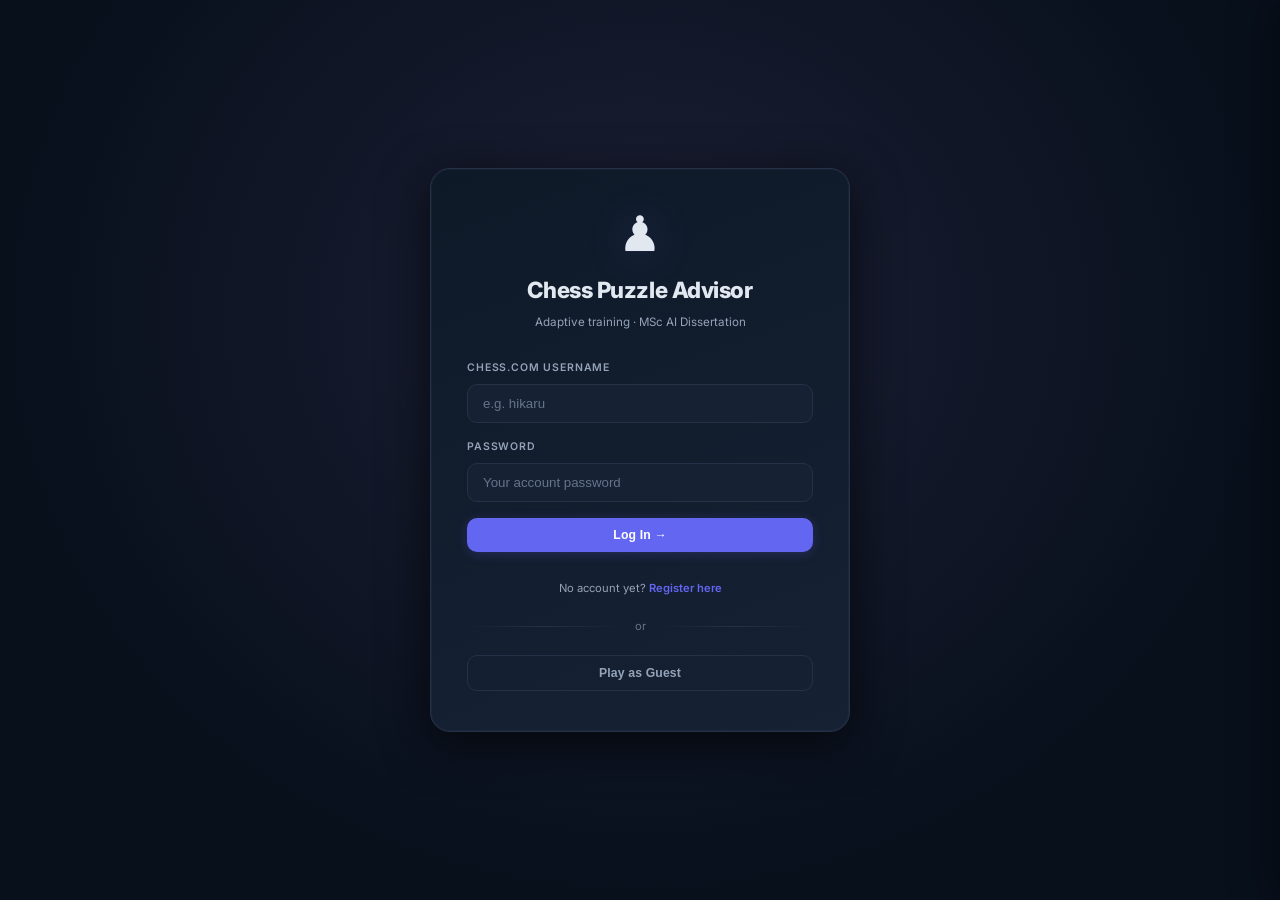
==== commit 65cd608d: "feat: add Chess.com ownership verification for account registration Registration now requires provin" ====
--- a/web/frontend/index.html
+++ b/web/frontend/index.html
@@ -4,296 +4,496 @@
 <meta charset="UTF-8"/>
 <meta name="viewport" content="width=device-width, initial-scale=1.0"/>
 <title>Chess Puzzle Advisor</title>
+<link rel="preconnect" href="https://fonts.googleapis.com"/>
+<link rel="preconnect" href="https://fonts.gstatic.com" crossorigin/>
+<link href="https://fonts.googleapis.com/css2?family=Inter:wght@400;500;600;700;800&display=swap" rel="stylesheet"/>
 <style>
 /* ── Reset + Variables ─────────────────────────────────────────────── */
 *,*::before,*::after{box-sizing:border-box;margin:0;padding:0}
 :root{
-  --bg:#0d1117;--surface:#161b22;--surface2:#21262d;--border:#30363d;
-  --accent:#6366f1;--accent-h:#7577f3;--accent-dim:rgba(99,102,241,.14);
-  --green:#3fb950;--green-dim:rgba(63,185,80,.12);
-  --red:#f85149;--red-dim:rgba(248,81,73,.12);
-  --gold:#e3b341;
-  --text:#e6edf3;--text-muted:#8b949e;--text-dim:#6e7681;
-  --board-light:#f0d9b5;--board-dark:#b58863;
-  --radius:10px;
+  /* Surfaces */
+  --bg:#08101c;
+  --surface:#0e1928;
+  --surface2:#162134;
+  --surface3:#1c2b42;
+  --border:#243248;
+  --border-h:#2e3f5a;
+
+  /* Accent */
+  --accent:#6366f1;
+  --accent-h:#818cf8;
+  --accent-dim:rgba(99,102,241,.13);
+  --accent-glow:rgba(99,102,241,.22);
+
+  /* Semantic */
+  --green:#10b981;
+  --green-dim:rgba(16,185,129,.1);
+  --red:#f87171;
+  --red-dim:rgba(248,113,113,.1);
+  --gold:#fbbf24;
+  --gold-dim:rgba(251,191,36,.1);
+
+  /* Text */
+  --text:#e2e8f0;
+  --text-muted:#94a3b8;
+  --text-dim:#64748b;
+
+  /* Board */
+  --board-light:#f0d9b5;
+  --board-dark:#b58863;
+
+  /* Geometry */
+  --radius:14px;
+  --radius-sm:8px;
+  --radius-lg:20px;
+
+  /* Shadows */
+  --shadow-sm:0 1px 4px rgba(0,0,0,.5);
+  --shadow:0 4px 24px rgba(0,0,0,.55);
+  --shadow-lg:0 12px 48px rgba(0,0,0,.65);
+  --shadow-accent:0 0 32px rgba(99,102,241,.2);
 }
 
 /* ── Base ──────────────────────────────────────────────────────────── */
 html,body{background:var(--bg);color:var(--text);min-height:100vh;
-  font-family:-apple-system,'Segoe UI',system-ui,sans-serif;font-size:14px;line-height:1.5}
+  font-family:'Inter',-apple-system,'Segoe UI',system-ui,sans-serif;font-size:14px;
+  line-height:1.6;-webkit-font-smoothing:antialiased}
 
 /* ── Views ─────────────────────────────────────────────────────────── */
 .view{display:none;min-height:100vh}
-.view.active{display:flex}
+.view.active{display:flex;animation:viewIn .28s cubic-bezier(.4,0,.2,1)}
 #v-login,#v-profile,#v-analysis{align-items:center;justify-content:center;padding:24px}
 #v-game{flex-direction:column}
 
 /* ── Buttons ───────────────────────────────────────────────────────── */
 .btn{display:inline-flex;align-items:center;justify-content:center;gap:6px;
-  padding:9px 18px;border-radius:8px;font-size:.875rem;font-weight:600;
-  cursor:pointer;border:none;transition:background .14s,border-color .14s,transform .08s;
-  text-decoration:none;white-space:nowrap}
-.btn:active{transform:scale(.97)}
-.btn-primary{background:var(--accent);color:#fff}
-.btn-primary:hover{background:var(--accent-h)}
+  padding:10px 20px;border-radius:10px;font-size:.875rem;font-weight:600;
+  cursor:pointer;border:none;
+  transition:all .18s cubic-bezier(.4,0,.2,1);
+  text-decoration:none;white-space:nowrap;letter-spacing:.01em}
+.btn:active{transform:scale(.96)}
+.btn-primary{background:var(--accent);color:#fff;box-shadow:0 2px 12px var(--accent-glow)}
+.btn-primary:hover{background:var(--accent-h);box-shadow:0 4px 20px var(--accent-glow);transform:translateY(-1px)}
 .btn-secondary{background:var(--surface2);color:var(--text);border:1px solid var(--border)}
-.btn-secondary:hover{border-color:var(--accent);color:var(--accent)}
+.btn-secondary:hover{border-color:var(--accent);color:var(--accent);background:var(--surface3)}
 .btn-ghost{background:transparent;color:var(--text-muted);border:1px solid var(--border)}
-.btn-ghost:hover{background:var(--surface2);color:var(--text)}
+.btn-ghost:hover{background:var(--surface2);color:var(--text);border-color:var(--border-h)}
 .btn-block{width:100%}
-.btn-sm{padding:6px 12px;font-size:.8rem}
+.btn-sm{padding:7px 14px;font-size:.8rem;border-radius:8px}
 .btn-back{background:none;border:none;color:var(--text-muted);cursor:pointer;font-size:.85rem;
-  padding:0;margin-bottom:20px;display:flex;align-items:center;gap:4px}
+  padding:0;margin-bottom:22px;display:flex;align-items:center;gap:5px;
+  transition:color .15s}
 .btn-back:hover{color:var(--text)}
-.btn[disabled]{opacity:.5;pointer-events:none}
+.btn[disabled]{opacity:.45;pointer-events:none;box-shadow:none}
 .flex-1{flex:1}
 
 /* ── Forms ─────────────────────────────────────────────────────────── */
-.form-group{margin-bottom:14px}
-.form-label{display:block;font-size:.78rem;text-transform:uppercase;letter-spacing:.06em;
-  color:var(--text-muted);margin-bottom:6px}
+.form-group{margin-bottom:16px}
+.form-label{display:block;font-size:.75rem;text-transform:uppercase;letter-spacing:.08em;
+  color:var(--text-muted);margin-bottom:7px;font-weight:600}
 .form-input{width:100%;background:var(--surface2);border:1.5px solid var(--border);
-  border-radius:8px;padding:10px 14px;color:var(--text);font-size:.95rem;
-  outline:none;transition:border-color .15s}
-.form-input:focus{border-color:var(--accent);box-shadow:0 0 0 3px var(--accent-dim)}
+  border-radius:10px;padding:11px 15px;color:var(--text);font-size:.95rem;
+  outline:none;transition:all .18s cubic-bezier(.4,0,.2,1)}
+.form-input:focus{border-color:var(--accent);background:var(--surface3);
+  box-shadow:0 0 0 3px var(--accent-dim)}
+.form-input:hover:not(:focus){border-color:var(--border-h)}
 .form-input::placeholder{color:var(--text-dim)}
 
 /* ── Auth / centered card ──────────────────────────────────────────── */
-.auth-card{background:var(--surface);border:1px solid var(--border);border-radius:var(--radius);
-  padding:36px 32px;width:100%;max-width:400px;box-shadow:0 8px 48px rgba(0,0,0,.5)}
-.auth-card.wide{max-width:460px}
-.auth-logo{font-size:3rem;text-align:center;margin-bottom:12px;line-height:1}
-.auth-title{font-size:1.5rem;font-weight:700;text-align:center;margin-bottom:6px}
-.auth-sub{text-align:center;color:var(--text-muted);font-size:.82rem;margin-bottom:24px}
-.divider{display:flex;align-items:center;gap:12px;margin:18px 0;color:var(--text-dim);font-size:.8rem}
-.divider::before,.divider::after{content:'';flex:1;height:1px;background:var(--border)}
-.error-msg{background:rgba(248,81,73,.1);border:1px solid rgba(248,81,73,.3);
-  color:var(--red);border-radius:7px;padding:10px 14px;font-size:.82rem;margin-bottom:14px}
+.auth-card{
+  background:linear-gradient(160deg,var(--surface) 0%,var(--surface2) 100%);
+  border:1px solid var(--border);border-radius:var(--radius-lg);
+  padding:40px 36px;width:100%;max-width:420px;
+  box-shadow:var(--shadow-lg),0 0 0 1px rgba(255,255,255,.03) inset}
+.auth-card.wide{max-width:480px}
+.auth-logo{font-size:3.5rem;text-align:center;margin-bottom:14px;line-height:1;
+  filter:drop-shadow(0 0 20px var(--accent-glow))}
+.auth-title{font-size:1.6rem;font-weight:800;text-align:center;margin-bottom:6px;
+  letter-spacing:-.02em}
+.auth-sub{text-align:center;color:var(--text-muted);font-size:.83rem;margin-bottom:28px;
+  line-height:1.6}
+.divider{display:flex;align-items:center;gap:12px;margin:20px 0;color:var(--text-dim);font-size:.8rem}
+.divider::before,.divider::after{content:'';flex:1;height:1px;
+  background:linear-gradient(90deg,transparent,var(--border),transparent)}
+.error-msg{background:var(--red-dim);border:1px solid rgba(248,113,113,.25);
+  color:var(--red);border-radius:10px;padding:11px 15px;font-size:.83rem;margin-bottom:16px}
+.auth-btn-row{display:flex;gap:8px;margin-bottom:0}
+.auth-btn-row .btn{flex:1}
+.auth-mode-hint{text-align:center;font-size:.8rem;color:var(--text-muted);margin-top:16px}
+.auth-mode-hint a{color:var(--accent);cursor:pointer;text-decoration:none;font-weight:600}
+.auth-mode-hint a:hover{text-decoration:underline}
+.auth-user-badge{display:flex;align-items:center;gap:10px;background:var(--surface3);
+  border:1px solid var(--border-h);border-radius:10px;padding:10px 14px;margin-bottom:18px;
+  font-size:.85rem;transition:border-color .15s}
+.auth-user-badge:hover{border-color:var(--accent)}
+.auth-user-badge .badge-name{flex:1;font-weight:700;color:var(--text)}
+.auth-user-badge .badge-logout{color:var(--text-muted);cursor:pointer;font-size:.78rem;
+  background:none;border:none;padding:0;transition:color .15s}
+.auth-user-badge .badge-logout:hover{color:var(--red)}
 
 /* ── Profile view ──────────────────────────────────────────────────── */
-.profile-header{display:flex;align-items:center;gap:14px;margin-bottom:20px}
-.avatar{width:56px;height:56px;border-radius:50%;border:2px solid var(--border);
-  object-fit:cover;background:var(--surface2)}
-.avatar-placeholder{width:56px;height:56px;border-radius:50%;background:var(--surface2);
-  border:2px solid var(--border);display:flex;align-items:center;justify-content:center;
-  font-size:1.5rem}
-.profile-username{font-size:1.15rem;font-weight:700}
-.profile-display-name{font-size:.82rem;color:var(--text-muted)}
-.title-badge{background:rgba(227,179,65,.12);color:var(--gold);border:1px solid rgba(227,179,65,.3);
-  border-radius:4px;padding:1px 7px;font-size:.75rem;font-weight:700;margin-left:6px}
-.ratings-grid{display:grid;grid-template-columns:repeat(2,1fr);gap:10px;margin-bottom:20px}
-.rating-item{background:var(--surface2);border:1px solid var(--border);border-radius:8px;
-  padding:10px 14px}
-.rating-tc{font-size:.7rem;text-transform:uppercase;letter-spacing:.06em;color:var(--text-muted)}
-.rating-val{font-size:1.3rem;font-weight:700;color:var(--text)}
-.rating-val.unrated{font-size:.85rem;color:var(--text-dim)}
-.profile-actions{display:flex;flex-direction:column;gap:8px}
-.btn-sub{display:block;font-size:.7rem;font-weight:400;color:rgba(255,255,255,.6);margin-top:2px}
+.profile-header{display:flex;align-items:center;gap:16px;margin-bottom:24px}
+.avatar{width:64px;height:64px;border-radius:50%;border:2px solid var(--border-h);
+  object-fit:cover;background:var(--surface2);box-shadow:var(--shadow-sm)}
+.avatar-placeholder{width:64px;height:64px;border-radius:50%;background:var(--surface3);
+  border:2px solid var(--border-h);display:flex;align-items:center;justify-content:center;
+  font-size:1.6rem}
+.profile-username{font-size:1.2rem;font-weight:800;letter-spacing:-.01em}
+.profile-display-name{font-size:.83rem;color:var(--text-muted);margin-top:2px}
+.title-badge{background:var(--gold-dim);color:var(--gold);
+  border:1px solid rgba(251,191,36,.3);border-radius:6px;padding:2px 8px;
+  font-size:.72rem;font-weight:700;margin-left:6px;vertical-align:middle}
+.ratings-grid{display:grid;grid-template-columns:repeat(2,1fr);gap:10px;margin-bottom:22px}
+.rating-item{background:var(--surface3);border:1px solid var(--border);border-radius:10px;
+  padding:12px 15px;transition:border-color .15s}
+.rating-item:hover{border-color:var(--border-h)}
+.rating-tc{font-size:.68rem;text-transform:uppercase;letter-spacing:.08em;
+  color:var(--text-muted);margin-bottom:4px;font-weight:600}
+.rating-val{font-size:1.4rem;font-weight:800;color:var(--text);letter-spacing:-.02em}
+.rating-val.unrated{font-size:.85rem;color:var(--text-dim);font-weight:500}
+.profile-actions{display:flex;flex-direction:column;gap:10px}
+.btn-sub{display:block;font-size:.7rem;font-weight:400;color:rgba(255,255,255,.55);margin-top:3px}
 
 /* ── Analysis view ─────────────────────────────────────────────────── */
-.analysis-prog-track{height:8px;background:var(--surface2);border-radius:999px;overflow:hidden;
+.analysis-prog-track{height:6px;background:var(--surface2);border-radius:999px;overflow:hidden;
   margin-bottom:8px}
-.analysis-prog-bar{height:100%;background:var(--accent);border-radius:999px;
-  transition:width .6s ease}
-.analysis-pct{text-align:right;font-size:.78rem;color:var(--text-muted);margin-bottom:16px}
-.analysis-steps{list-style:none;display:flex;flex-direction:column;gap:8px}
-.analysis-step{display:flex;align-items:center;gap:10px;font-size:.84rem;color:var(--text-muted)}
+.analysis-prog-bar{height:100%;
+  background:linear-gradient(90deg,var(--accent),var(--accent-h));
+  border-radius:999px;transition:width .6s cubic-bezier(.4,0,.2,1)}
+.analysis-pct{text-align:right;font-size:.78rem;color:var(--text-muted);margin-bottom:18px;
+  font-weight:600}
+.analysis-steps{list-style:none;display:flex;flex-direction:column;gap:10px}
+.analysis-step{display:flex;align-items:center;gap:12px;font-size:.84rem;color:var(--text-muted);
+  transition:color .2s}
 .analysis-step.done{color:var(--green)}
-.analysis-step.active{color:var(--text)}
-.step-icon{width:18px;height:18px;border-radius:50%;display:flex;align-items:center;
-  justify-content:center;font-size:.7rem;flex-shrink:0}
-.step-icon.done{background:rgba(63,185,80,.15);color:var(--green)}
-.step-icon.active{background:var(--accent-dim);color:var(--accent)}
+.analysis-step.active{color:var(--text);font-weight:600}
+.step-icon{width:20px;height:20px;border-radius:50%;display:flex;align-items:center;
+  justify-content:center;font-size:.7rem;flex-shrink:0;transition:all .2s}
+.step-icon.done{background:var(--green-dim);color:var(--green)}
+.step-icon.active{background:var(--accent-dim);color:var(--accent);
+  box-shadow:0 0 8px var(--accent-glow)}
 .step-icon.pending{background:var(--surface2);color:var(--text-dim)}
 
 /* ── Dashboard (Insights) view ─────────────────────────────────────── */
-#v-dashboard{align-items:flex-start;justify-content:center;padding:28px 16px}
-.dash-wrap{width:100%;max-width:840px;margin:0 auto;display:flex;flex-direction:column;gap:16px}
-.dash-hero{background:var(--surface);border:1px solid var(--border);border-radius:var(--radius);
-  padding:20px 24px;display:flex;align-items:center;gap:16px;flex-wrap:wrap}
-.dash-av{width:60px;height:60px;border-radius:50%;border:2px solid var(--border);
-  object-fit:cover;background:var(--surface2);flex-shrink:0}
-.dash-av-ph{width:60px;height:60px;border-radius:50%;background:var(--surface2);
-  border:2px solid var(--border);display:flex;align-items:center;justify-content:center;
-  font-size:1.8rem;flex-shrink:0}
+#v-dashboard{align-items:flex-start;justify-content:center;padding:32px 20px}
+.dash-wrap{width:100%;max-width:900px;margin:0 auto;display:flex;flex-direction:column;gap:18px}
+
+.dash-hero{
+  background:linear-gradient(135deg,var(--surface) 0%,var(--surface2) 100%);
+  border:1px solid var(--border);border-radius:var(--radius-lg);
+  padding:24px 28px;display:flex;align-items:center;gap:20px;flex-wrap:wrap;
+  box-shadow:var(--shadow)}
+.dash-av{width:68px;height:68px;border-radius:50%;border:2px solid var(--border-h);
+  object-fit:cover;background:var(--surface2);flex-shrink:0;
+  box-shadow:0 0 0 4px var(--accent-dim)}
+.dash-av-ph{width:68px;height:68px;border-radius:50%;background:var(--surface3);
+  border:2px solid var(--border-h);display:flex;align-items:center;justify-content:center;
+  font-size:2rem;flex-shrink:0;box-shadow:0 0 0 4px var(--accent-dim)}
 .dash-hero-info{flex:1;min-width:0}
-.dash-hero-name{font-size:1.15rem;font-weight:700;display:flex;align-items:center;gap:6px;
-  flex-wrap:wrap}
-.dash-hero-elo{font-size:.8rem;color:var(--text-muted);margin-top:2px}
-.dash-chip-row{display:flex;gap:6px;margin-top:8px;flex-wrap:wrap}
-.dash-chip{background:var(--surface2);border:1px solid var(--border);border-radius:20px;
-  padding:3px 10px;font-size:.73rem;color:var(--text-muted)}
-.dash-grid{display:grid;grid-template-columns:1fr 1fr;gap:16px}
+.dash-hero-name{font-size:1.25rem;font-weight:800;display:flex;align-items:center;gap:8px;
+  flex-wrap:wrap;letter-spacing:-.02em}
+.dash-hero-elo{font-size:.82rem;color:var(--text-muted);margin-top:3px}
+.dash-chip-row{display:flex;gap:6px;margin-top:10px;flex-wrap:wrap}
+.dash-chip{background:var(--surface3);border:1px solid var(--border);border-radius:20px;
+  padding:3px 11px;font-size:.72rem;color:var(--text-muted);font-weight:500}
+.dash-chip.chip-elo{background:var(--accent-dim);color:var(--accent-h);
+  border-color:rgba(99,102,241,.3);font-weight:700}
+
+.dash-grid{display:grid;grid-template-columns:1fr 1fr;gap:18px}
 @media(max-width:680px){.dash-grid{grid-template-columns:1fr}}
+
 .dash-card{background:var(--surface);border:1px solid var(--border);
-  border-radius:var(--radius);padding:18px 20px}
-.dash-card-title{font-size:.7rem;text-transform:uppercase;letter-spacing:.08em;
-  color:var(--text-muted);margin-bottom:14px}
-.wk-item{margin-bottom:9px}
+  border-radius:var(--radius);padding:22px 24px;
+  box-shadow:var(--shadow-sm);transition:border-color .2s}
+.dash-card:hover{border-color:var(--border-h)}
+.dash-card-title{font-size:.68rem;text-transform:uppercase;letter-spacing:.1em;
+  color:var(--text-muted);margin-bottom:16px;font-weight:700}
+
+.wk-item{margin-bottom:11px}
 .wk-label-row{display:flex;justify-content:space-between;align-items:center;
-  margin-bottom:4px;font-size:.8rem}
-.wk-badge{font-size:.64rem;font-weight:700;text-transform:uppercase;
-  padding:1px 6px;border-radius:8px;flex-shrink:0}
-.wk-track{height:5px;background:var(--surface2);border-radius:999px;overflow:hidden}
-.wk-fill{height:100%;border-radius:999px;transition:width .8s cubic-bezier(.4,0,.2,1)}
-.op-color-label{font-size:.7rem;text-transform:uppercase;letter-spacing:.06em;
-  color:var(--text-muted);margin:12px 0 7px}
+  margin-bottom:5px;font-size:.82rem}
+.wk-badge{font-size:.62rem;font-weight:700;text-transform:uppercase;
+  padding:2px 7px;border-radius:20px;flex-shrink:0;letter-spacing:.04em}
+.wk-track{height:5px;background:var(--surface3);border-radius:999px;overflow:hidden}
+.wk-fill{height:100%;border-radius:999px;transition:width .9s cubic-bezier(.4,0,.2,1)}
+
+.op-color-label{font-size:.68rem;text-transform:uppercase;letter-spacing:.08em;
+  color:var(--text-muted);margin:14px 0 8px;font-weight:600}
 .op-card{display:flex;align-items:center;justify-content:space-between;
-  background:var(--surface2);border:1px solid var(--border);border-radius:8px;
-  padding:8px 12px;margin-bottom:6px}
+  background:var(--surface2);border:1px solid var(--border);border-radius:10px;
+  padding:9px 13px;margin-bottom:6px;transition:border-color .15s}
+.op-card:hover{border-color:var(--border-h)}
 .op-family{font-size:.82rem;font-weight:600;flex:1;min-width:0;
   white-space:nowrap;overflow:hidden;text-overflow:ellipsis}
 .op-meta{text-align:right;flex-shrink:0;margin-left:8px}
 .op-wr{font-size:.82rem;font-weight:700}
+
 .dash-footer{background:var(--surface);border:1px solid var(--border);
-  border-radius:var(--radius);padding:18px 24px;display:flex;align-items:center;
-  justify-content:space-between;gap:14px;flex-wrap:wrap}
-.dash-focus-note{font-size:.84rem;color:var(--text-muted);flex:1;min-width:200px}
-.dash-focus-cats{color:var(--text);font-weight:600}
-.dash-chip.chip-elo{background:var(--accent-dim);color:var(--accent);
-  border-color:rgba(99,102,241,.3);font-weight:600}
-.dash-history-banner{background:linear-gradient(135deg,var(--accent-dim),var(--surface));
-  border:1px solid rgba(99,102,241,.22);border-radius:var(--radius);padding:13px 18px}
-.dash-history-label{font-size:.72rem;text-transform:uppercase;letter-spacing:.07em;
-  color:var(--accent);margin-bottom:7px;font-weight:600}
-.dash-history-stats{display:flex;gap:14px;flex-wrap:wrap;font-size:.82rem}
+  border-radius:var(--radius);padding:20px 26px;display:flex;align-items:center;
+  justify-content:space-between;gap:14px;flex-wrap:wrap;box-shadow:var(--shadow-sm)}
+.dash-focus-note{font-size:.84rem;color:var(--text-muted);flex:1;min-width:200px;line-height:1.6}
+.dash-focus-cats{color:var(--text);font-weight:700}
+
+/* ── Player style card ─────────────────────────────────────────────── */
+.style-top{display:flex;align-items:flex-start;justify-content:space-between;gap:16px;margin-bottom:18px}
+.style-archetype{font-size:1rem;font-weight:800;color:var(--text);letter-spacing:-.01em;margin-bottom:5px}
+.style-desc{font-size:.8rem;color:var(--text-muted);line-height:1.6;max-width:380px}
+.style-ring-wrap{position:relative;flex-shrink:0;width:72px;height:72px;display:flex;align-items:center;justify-content:center}
+.style-ring{width:72px;height:72px;transition:stroke-dashoffset 1.2s cubic-bezier(.4,0,.2,1)}
+.style-ring-label{position:absolute;text-align:center}
+.style-ring-val{font-size:.9rem;font-weight:800;color:var(--text);line-height:1}
+.style-ring-sub{font-size:.52rem;text-transform:uppercase;letter-spacing:.07em;color:var(--text-dim);margin-top:2px}
+.style-metrics{display:grid;grid-template-columns:repeat(4,1fr);gap:10px;margin-bottom:18px}
+@media(max-width:580px){.style-metrics{grid-template-columns:repeat(2,1fr)}}
+.style-metric{background:var(--surface2);border:1px solid var(--border);border-radius:10px;padding:10px 12px}
+.style-metric-label{font-size:.62rem;text-transform:uppercase;letter-spacing:.08em;color:var(--text-dim);margin-bottom:4px;font-weight:600}
+.style-metric-val{font-size:1rem;font-weight:800;color:var(--text)}
+.style-section-label{font-size:.62rem;text-transform:uppercase;letter-spacing:.09em;color:var(--text-dim);font-weight:700;margin-bottom:8px}
+.style-pattern-row{display:flex;gap:8px;flex-wrap:wrap;margin-bottom:14px}
+.style-pattern-pill{display:flex;align-items:center;gap:6px;background:var(--surface2);border:1px solid var(--border);border-radius:20px;padding:4px 12px;font-size:.75rem;font-weight:600}
+.style-pattern-pill .sp-pct{color:var(--text);font-weight:800}
+.style-pattern-pill .sp-lbl{color:var(--text-muted)}
+
+.gen-progress-track{height:5px;background:var(--surface3);border-radius:99px;overflow:hidden}
+.gen-progress-bar{height:100%;
+  background:linear-gradient(90deg,var(--accent),var(--accent-h));
+  border-radius:99px;transition:width .5s cubic-bezier(.4,0,.2,1);width:0%}
+
+/* Generated puzzle breakdown */
+.gen-meta-row{display:flex;gap:16px;margin-bottom:10px;flex-wrap:wrap}
+.gen-meta-stat{font-size:.8rem;color:var(--text-muted)}
+.gen-meta-stat strong{color:var(--text);font-size:.95rem}
+.gen-cat-pills{display:flex;flex-wrap:wrap;gap:6px;margin-bottom:14px}
+.gen-cat-pill{display:inline-flex;align-items:center;gap:5px;
+  background:var(--surface2);border:1px solid var(--border);
+  border-radius:20px;padding:4px 11px;font-size:.73rem;font-weight:600;color:var(--text-muted)}
+.gen-cat-pill-n{color:var(--accent-h);font-weight:800;font-size:.85rem}
+.gen-btn-row{display:flex;gap:8px;align-items:center;flex-wrap:wrap;margin-top:4px}
+
+/* Mode badge in game panel */
+.mode-badge{display:inline-block;font-size:.62rem;font-weight:700;text-transform:uppercase;
+  letter-spacing:.09em;background:var(--accent-dim);color:var(--accent-h);
+  border-radius:20px;padding:2px 9px;border:1px solid rgba(99,102,241,.3);margin-bottom:4px}
+.targeting-card.my-puzzles-mode{
+  background:linear-gradient(135deg,rgba(16,185,129,.10) 0%,var(--surface) 100%);
+  border-color:rgba(16,185,129,.3);box-shadow:0 0 24px rgba(16,185,129,.07)}
+
+.dash-history-banner{
+  background:linear-gradient(135deg,rgba(99,102,241,.08),rgba(99,102,241,.03));
+  border:1px solid rgba(99,102,241,.2);border-radius:var(--radius);padding:16px 20px}
+.dash-history-label{font-size:.7rem;text-transform:uppercase;letter-spacing:.09em;
+  color:var(--accent-h);margin-bottom:8px;font-weight:700}
+.dash-history-stats{display:flex;gap:16px;flex-wrap:wrap;font-size:.83rem}
 .dash-history-stats span{color:var(--text)}
-.dash-interpretation{font-size:.81rem;color:var(--text-muted);line-height:1.7;
-  margin-bottom:14px;padding-bottom:12px;border-bottom:1px solid var(--border)}
-.wk-section-label{font-size:.67rem;text-transform:uppercase;letter-spacing:.08em;
-  color:var(--text-dim);margin:14px 0 7px;padding-top:10px;
-  border-top:1px solid var(--border)}
+
+.dash-interpretation{font-size:.82rem;color:var(--text-muted);line-height:1.75;
+  margin-bottom:16px;padding-bottom:14px;border-bottom:1px solid var(--border)}
+.wk-section-label{font-size:.65rem;text-transform:uppercase;letter-spacing:.1em;
+  color:var(--text-dim);margin:16px 0 8px;padding-top:12px;border-top:1px solid var(--border)}
 .wk-section-label:first-child{margin-top:0;padding-top:0;border-top:none}
 
+/* ── Stats section ─────────────────────────────────────────────────── */
+.dash-stat-tiles{display:grid;grid-template-columns:repeat(4,1fr);gap:10px;margin-bottom:18px}
+@media(max-width:580px){.dash-stat-tiles{grid-template-columns:repeat(2,1fr)}}
+.dash-stat-tile{background:var(--surface2);border:1px solid var(--border);border-radius:12px;
+  padding:14px 16px;text-align:center;transition:border-color .15s}
+.dash-stat-tile:hover{border-color:var(--border-h)}
+.dash-stat-tile-val{font-size:1.4rem;font-weight:800;color:var(--text);line-height:1;
+  margin-bottom:5px;letter-spacing:-.02em}
+.dash-stat-tile-val.good{color:var(--green)}
+.dash-stat-tile-val.warn{color:var(--gold)}
+.dash-stat-tile-val.streak{color:var(--accent-h)}
+.dash-stat-tile-lbl{font-size:.64rem;text-transform:uppercase;letter-spacing:.09em;
+  color:var(--text-muted);font-weight:600}
+
+.dash-chart-row{display:grid;grid-template-columns:1fr 1fr;gap:12px;margin-bottom:16px}
+@media(max-width:580px){.dash-chart-row{grid-template-columns:1fr}}
+.dash-chart-wrap{background:var(--surface2);border:1px solid var(--border);
+  border-radius:12px;padding:14px 14px 10px}
+.dash-chart-lbl{font-size:.66rem;text-transform:uppercase;letter-spacing:.09em;
+  color:var(--text-muted);margin-bottom:10px;font-weight:600}
+.dash-chart-svg{width:100%;display:block;overflow:visible}
+
+.dash-cat-bar-row{display:flex;align-items:center;gap:8px;margin-bottom:6px;font-size:.78rem}
+.dash-cat-bar-name{width:120px;flex-shrink:0;color:var(--text-muted);
+  overflow:hidden;text-overflow:ellipsis;white-space:nowrap}
+.dash-cat-bar-track{flex:1;height:5px;background:var(--surface3);border-radius:3px;overflow:hidden}
+.dash-cat-bar-fill{height:100%;border-radius:3px}
+.dash-cat-bar-pct{width:34px;text-align:right;flex-shrink:0;color:var(--text);font-weight:600}
+
 /* ── Game header ───────────────────────────────────────────────────── */
-.game-header{position:fixed;top:0;left:0;right:0;height:54px;
-  background:rgba(13,17,23,.96);border-bottom:1px solid var(--border);
-  display:flex;align-items:center;padding:0 20px;gap:16px;z-index:100;
-  backdrop-filter:blur(12px)}
-.header-logo{font-size:.95rem;font-weight:700;color:var(--text);white-space:nowrap}
-.header-logo .accent{color:var(--accent)}
-.header-stats{display:flex;gap:8px;margin-left:8px}
+.game-header{position:fixed;top:0;left:0;right:0;height:56px;
+  background:rgba(8,16,28,.92);border-bottom:1px solid var(--border);
+  display:flex;align-items:center;padding:0 22px;gap:16px;z-index:100;
+  backdrop-filter:blur(20px) saturate(180%);
+  -webkit-backdrop-filter:blur(20px) saturate(180%)}
+.header-logo{font-size:1rem;font-weight:800;color:var(--text);white-space:nowrap;
+  letter-spacing:-.01em}
+.header-logo .accent{color:var(--accent-h)}
+.header-stats{display:flex;gap:7px;margin-left:8px}
 .stat-chip{display:flex;align-items:center;gap:5px;background:var(--surface2);
-  border:1px solid var(--border);border-radius:20px;padding:4px 10px;font-size:.8rem}
+  border:1px solid var(--border);border-radius:20px;padding:4px 11px;font-size:.79rem;
+  transition:border-color .15s}
+.stat-chip:hover{border-color:var(--border-h)}
 .stat-chip .icon{font-size:.78rem}
-.stat-chip .val{font-weight:600}
-.header-right{margin-left:auto;display:flex;align-items:center;gap:10px}
-.header-user{font-size:.8rem;color:var(--text-muted);white-space:nowrap}
+.stat-chip .val{font-weight:700}
+.header-right{margin-left:auto;display:flex;align-items:center;gap:8px}
+.header-user{font-size:.79rem;color:var(--text-muted);white-space:nowrap;font-weight:500}
 .header-select{background:var(--surface2);border:1px solid var(--border);
-  border-radius:7px;color:var(--text);padding:5px 24px 5px 10px;font-size:.8rem;
+  border-radius:8px;color:var(--text);padding:6px 26px 6px 11px;font-size:.79rem;
   cursor:pointer;outline:none;appearance:none;
-  background-image:url("data:image/svg+xml,%3Csvg xmlns='http://www.w3.org/2000/svg' width='10' height='6'%3E%3Cpath d='M0 0l5 6 5-6z' fill='%238b949e'/%3E%3C/svg%3E");
-  background-repeat:no-repeat;background-position:right 8px center}
-.header-select:focus{border-color:var(--accent)}
+  background-image:url("data:image/svg+xml,%3Csvg xmlns='http://www.w3.org/2000/svg' width='10' height='6'%3E%3Cpath d='M0 0l5 6 5-6z' fill='%2394a3b8'/%3E%3C/svg%3E");
+  background-repeat:no-repeat;background-position:right 9px center;
+  transition:border-color .15s}
+.header-select:focus,.header-select:hover{border-color:var(--border-h)}
 
 /* ── Game main layout ──────────────────────────────────────────────── */
-.game-main{margin-top:54px;display:flex;gap:20px;padding:20px;
-  align-items:flex-start;justify-content:center;min-height:calc(100vh - 54px)}
+.game-main{margin-top:56px;display:flex;gap:22px;padding:22px;
+  align-items:center;justify-content:center;min-height:calc(100vh - 56px)}
 .board-side{flex-shrink:0}
 
+/* Player name strips above/below board */
+.player-strip{display:flex;align-items:center;gap:9px;padding:6px 2px;
+  font-size:.82rem;font-weight:600;color:var(--text-dim);transition:color .25s}
+.player-strip.active{color:var(--text)}
+.pl-icon{font-size:1.1rem;line-height:1;transition:filter .25s}
+.player-strip.active .pl-icon{filter:drop-shadow(0 0 6px rgba(99,102,241,.6))}
+.pl-name{flex:1;letter-spacing:-.01em;font-size:.83rem}
+
 /* ── Chess board ───────────────────────────────────────────────────── */
-.board-wrap{border-radius:8px;overflow:hidden;
-  box-shadow:0 2px 20px rgba(0,0,0,.5),0 0 0 2px var(--border);
-  transition:box-shadow .3s;display:inline-block}
-.board-wrap.correct{box-shadow:0 2px 20px rgba(0,0,0,.5),0 0 0 3px var(--green),0 0 32px var(--green-dim)}
-.board-wrap.wrong{box-shadow:0 2px 20px rgba(0,0,0,.5),0 0 0 3px var(--red),0 0 32px var(--red-dim)}
-.chess-board{display:grid;grid-template-columns:repeat(8,64px);
-  grid-template-rows:repeat(8,64px);width:512px;height:512px;user-select:none}
+.board-wrap{border-radius:10px;overflow:hidden;
+  box-shadow:var(--shadow-lg),0 0 0 2px var(--border);
+  transition:box-shadow .35s cubic-bezier(.4,0,.2,1);display:inline-block}
+.board-wrap.correct{box-shadow:var(--shadow-lg),0 0 0 3px var(--green),0 0 40px var(--green-dim)}
+.board-wrap.wrong  {box-shadow:var(--shadow-lg),0 0 0 3px var(--red),  0 0 40px var(--red-dim)}
+
+/* Responsive board via CSS custom property */
+.chess-board{
+  --sq:64px;
+  display:grid;
+  grid-template-columns:repeat(8,var(--sq));
+  grid-template-rows:repeat(8,var(--sq));
+  width:calc(8*var(--sq));height:calc(8*var(--sq));
+  user-select:none}
 .sq{position:relative;display:flex;align-items:center;justify-content:center;
-  cursor:pointer;transition:background .1s}
+  cursor:pointer;transition:background .08s}
 .sq-light{background:var(--board-light)}
-.sq-dark{background:var(--board-dark)}
-.sq.hl-from{background:rgba(246,246,105,.82)!important}
-.sq.hl-to{background:rgba(246,246,105,.65)!important}
-.sq.hl-hint{background:rgba(99,102,241,.65)!important}
-.sq.hl-legal::after{content:'';position:absolute;width:32px;height:32px;border-radius:50%;
-  background:rgba(0,0,0,.18);pointer-events:none}
+.sq-dark {background:var(--board-dark)}
+.sq.hl-from{background:rgba(246,246,105,.85)!important}
+.sq.hl-to  {background:rgba(246,246,105,.68)!important}
+.sq.hl-hint{background:rgba(99,102,241,.6)!important}
+.sq.hl-legal::after{content:'';position:absolute;
+  width:calc(var(--sq)*.45);height:calc(var(--sq)*.45);
+  border-radius:50%;background:rgba(0,0,0,.2);pointer-events:none}
 .coord{position:absolute;font-size:10px;font-weight:700;line-height:1;pointer-events:none;z-index:1}
 .coord-rank{top:3px;left:3px}
 .coord-file{bottom:2px;right:3px}
 .sq-light .coord{color:var(--board-dark)}
 .sq-dark  .coord{color:var(--board-light)}
-.piece{font-size:48px;line-height:1;cursor:grab;position:relative;z-index:2;
-  display:flex;align-items:center;justify-content:center}
-.piece:active{cursor:grabbing}
-.piece-w{color:#fff;text-shadow:0 0 2px #333,0 1px 3px rgba(0,0,0,.6);
-  filter:drop-shadow(0 1px 2px rgba(0,0,0,.5))}
-.piece-b{color:#1a1a1a;text-shadow:0 0 1px #888,0 1px 2px rgba(0,0,0,.3);
-  filter:drop-shadow(0 1px 2px rgba(0,0,0,.4))}
+.piece{font-size:calc(var(--sq)*.74);line-height:1;cursor:grab;position:relative;z-index:2;
+  display:flex;align-items:center;justify-content:center;
+  transition:transform .1s}
+.piece:hover{transform:scale(1.06)}
+.piece:active{cursor:grabbing;transform:scale(.96)}
+.piece-w{color:#fff;text-shadow:0 0 3px #222,0 2px 4px rgba(0,0,0,.7);
+  filter:drop-shadow(0 2px 3px rgba(0,0,0,.55))}
+.piece-b{color:#111;text-shadow:0 0 2px #777,0 1px 3px rgba(0,0,0,.4);
+  filter:drop-shadow(0 2px 3px rgba(0,0,0,.45))}
 
 /* ── Feedback banner ───────────────────────────────────────────────── */
-.feedback-banner{min-height:34px;border-radius:7px;display:flex;align-items:center;
-  justify-content:center;font-size:.84rem;font-weight:600;transition:all .25s;
-  opacity:0;margin-top:10px}
-.feedback-banner.ok{opacity:1;background:var(--green-dim);color:var(--green);
-  border:1px solid rgba(63,185,80,.3)}
+.feedback-banner{min-height:36px;border-radius:10px;display:flex;align-items:center;
+  justify-content:center;font-size:.85rem;font-weight:700;
+  transition:all .3s cubic-bezier(.4,0,.2,1);opacity:0;margin-top:12px;
+  letter-spacing:.01em}
+.feedback-banner.ok {opacity:1;background:var(--green-dim);color:var(--green);
+  border:1px solid rgba(16,185,129,.25);
+  box-shadow:0 0 20px rgba(16,185,129,.1)}
 .feedback-banner.bad{opacity:1;background:var(--red-dim);color:var(--red);
-  border:1px solid rgba(248,81,73,.3)}
+  border:1px solid rgba(248,113,113,.25);
+  box-shadow:0 0 20px rgba(248,113,113,.1)}
 
 /* ── Game panel ────────────────────────────────────────────────────── */
 .game-panel{width:300px;flex-shrink:0;display:flex;flex-direction:column;
   gap:10px;position:relative}
 .panel-card{background:var(--surface);border:1px solid var(--border);
-  border-radius:var(--radius);padding:12px 14px}
-.card-label{font-size:.7rem;text-transform:uppercase;letter-spacing:.07em;
-  color:var(--text-muted);margin-bottom:5px}
+  border-radius:var(--radius);padding:14px 16px;
+  box-shadow:var(--shadow-sm)}
+.card-label{font-size:.67rem;text-transform:uppercase;letter-spacing:.1em;
+  color:var(--text-muted);margin-bottom:6px;font-weight:700}
 
 /* Targeting card */
-.targeting-card{background:linear-gradient(135deg,var(--accent-dim),var(--surface));
-  border-color:rgba(99,102,241,.28)}
-.targeting-name{font-size:1.1rem;font-weight:700;margin:4px 0 8px;color:var(--text)}
-.solve-bar-track{height:5px;background:var(--surface2);border-radius:999px;overflow:hidden;
-  margin-bottom:5px}
-.solve-bar-fill{height:100%;border-radius:999px;transition:width .6s ease}
-.targeting-rate{font-size:.76rem;color:var(--text-muted)}
+.targeting-card{
+  background:linear-gradient(135deg,rgba(99,102,241,.12) 0%,var(--surface) 100%);
+  border-color:rgba(99,102,241,.3);box-shadow:0 0 24px rgba(99,102,241,.08)}
+.targeting-name{font-size:1.1rem;font-weight:800;margin:5px 0 10px;color:var(--text);
+  letter-spacing:-.01em}
+.solve-bar-track{height:6px;background:var(--surface3);border-radius:999px;overflow:hidden;
+  margin-bottom:6px}
+.solve-bar-fill{height:100%;border-radius:999px;
+  background:linear-gradient(90deg,var(--accent),var(--accent-h));
+  transition:width .7s cubic-bezier(.4,0,.2,1)}
+.targeting-rate{font-size:.75rem;color:var(--text-muted)}
 
 /* Puzzle info */
-.puzzle-top-row{display:flex;align-items:center;gap:8px;margin-bottom:7px;flex-wrap:wrap}
-.diff-badge{font-size:.66rem;font-weight:700;text-transform:uppercase;letter-spacing:.06em;
-  padding:2px 8px;border-radius:20px;display:inline-block;flex-shrink:0}
-.diff-badge.beginner   {background:#1a3a2a;color:#6fcf97;border:1px solid #2a5a3a}
-.diff-badge.easy       {background:#1e3a1e;color:#7ecb7e;border:1px solid #2a5a2a}
-.diff-badge.intermediate{background:#2a3020;color:#c8d66a;border:1px solid #3a4a25}
-.diff-badge.advanced   {background:#332a14;color:#e0a040;border:1px solid #4a3a18}
-.diff-badge.hard       {background:#331a14;color:#e07050;border:1px solid #4a2a18}
-.diff-badge.expert     {background:#2e1a2e;color:#cc70cc;border:1px solid #441844}
-.diff-badge.master     {background:#1a1a2e;color:#7070e0;border:1px solid #282848}
-.rating-num{font-size:1.3rem;font-weight:700}
+.puzzle-top-row{display:flex;align-items:center;gap:8px;margin-bottom:8px;flex-wrap:wrap}
+.diff-badge{font-size:.63rem;font-weight:700;text-transform:uppercase;letter-spacing:.07em;
+  padding:3px 9px;border-radius:20px;display:inline-block;flex-shrink:0}
+.diff-badge.beginner   {background:rgba(107,207,150,.12);color:#6bcf96;border:1px solid rgba(107,207,150,.25)}
+.diff-badge.easy       {background:rgba(126,203,126,.12);color:#7ecb7e;border:1px solid rgba(126,203,126,.25)}
+.diff-badge.intermediate{background:rgba(200,214,106,.12);color:#c8d66a;border:1px solid rgba(200,214,106,.25)}
+.diff-badge.advanced   {background:rgba(224,160,64,.12); color:#e0a040;border:1px solid rgba(224,160,64,.25)}
+.diff-badge.hard       {background:rgba(224,112,80,.12); color:#e07050;border:1px solid rgba(224,112,80,.25)}
+.diff-badge.expert     {background:rgba(204,112,204,.12);color:#cc70cc;border:1px solid rgba(204,112,204,.25)}
+.diff-badge.master     {background:rgba(112,112,224,.12);color:#7070e0;border:1px solid rgba(112,112,224,.25)}
+.rating-num{font-size:1.35rem;font-weight:800;letter-spacing:-.02em}
 .plays-label{font-size:.72rem;color:var(--text-muted);margin-left:auto}
-.game-link{color:var(--text-muted);text-decoration:none;font-size:.85rem;transition:color .15s}
+.game-link{color:var(--text-muted);text-decoration:none;font-size:.85rem;
+  transition:color .15s;padding:2px}
 .game-link:hover{color:var(--accent)}
-.themes-row{display:flex;flex-wrap:wrap;gap:5px;margin-bottom:8px}
+.themes-row{display:flex;flex-wrap:wrap;gap:5px;margin-bottom:9px}
 .theme-tag{background:var(--surface2);border:1px solid var(--border);border-radius:20px;
-  padding:2px 8px;font-size:.7rem;color:var(--text-muted)}
+  padding:2px 9px;font-size:.69rem;color:var(--text-muted)}
 .puzzle-id-row{display:flex;align-items:center;gap:8px}
-.puzzle-id-code{font-family:monospace;font-size:.8rem;color:var(--accent);
-  background:var(--accent-dim);padding:2px 7px;border-radius:4px}
+.puzzle-id-code{font-family:'SF Mono',monospace;font-size:.78rem;color:var(--accent-h);
+  background:var(--accent-dim);padding:2px 8px;border-radius:5px;letter-spacing:.02em}
 
 /* Turn indicator */
-.turn-card{display:flex;align-items:center;gap:10px;padding:10px 14px}
-.turn-dot{width:12px;height:12px;border-radius:50%;flex-shrink:0}
-.turn-dot.white{background:var(--board-light);box-shadow:0 0 6px rgba(240,217,181,.6)}
-.turn-dot.black{background:#3a2e26;border:2px solid #7a6a5a}
-#turnText{font-weight:600;font-size:.9rem}
+.turn-card{display:flex;align-items:center;gap:12px;padding:11px 16px;
+  transition:border-color .25s,box-shadow .25s}
+.turn-card.player-turn{border-color:rgba(99,102,241,.4);
+  box-shadow:0 0 20px rgba(99,102,241,.13),var(--shadow-sm)}
+.turn-card.player-turn #turnText{color:var(--accent-h)}
+.turn-dot{width:13px;height:13px;border-radius:50%;flex-shrink:0;
+  transition:box-shadow .3s}
+.turn-dot.white{background:var(--board-light);
+  box-shadow:0 0 10px rgba(240,217,181,.5),0 0 0 2px rgba(240,217,181,.2)}
+.turn-dot.black{background:#2a2218;border:2px solid #7a6a5a}
+#turnText{font-weight:700;font-size:.9rem;transition:color .25s}
 
 /* Progress */
-.progress-header{display:flex;justify-content:space-between;margin-bottom:6px}
-.progress-frac{font-size:.75rem;color:var(--text-muted)}
-.prog-track{height:4px;background:var(--surface2);border-radius:999px;overflow:hidden;margin-bottom:7px}
-.prog-fill{height:100%;background:var(--accent);border-radius:999px;transition:width .4s ease}
+.progress-header{display:flex;justify-content:space-between;margin-bottom:7px}
+.progress-frac{font-size:.74rem;color:var(--text-muted);font-weight:600}
+.prog-track{height:6px;background:var(--surface3);border-radius:999px;overflow:hidden;margin-bottom:8px}
+.prog-fill{height:100%;
+  background:linear-gradient(90deg,var(--accent),var(--accent-h));
+  border-radius:999px;transition:width .45s cubic-bezier(.4,0,.2,1)}
 .move-dots{display:flex;gap:5px;flex-wrap:wrap}
-.move-dot{width:9px;height:9px;border-radius:50%;background:var(--surface2);
-  border:1.5px solid var(--border);transition:all .22s}
+.move-dot{width:9px;height:9px;border-radius:50%;background:var(--surface3);
+  border:1.5px solid var(--border);transition:all .25s cubic-bezier(.4,0,.2,1)}
 .move-dot.auto   {background:var(--text-dim);border-color:var(--text-dim)}
-.move-dot.correct{background:var(--green);border-color:var(--green)}
-.move-dot.wrong  {background:var(--red);border-color:var(--red)}
+.move-dot.correct{background:var(--green);border-color:var(--green);
+  box-shadow:0 0 6px var(--green-dim)}
+.move-dot.wrong  {background:var(--red);border-color:var(--red);
+  box-shadow:0 0 6px var(--red-dim)}
 
 /* Move history */
-.move-log{max-height:120px;overflow-y:auto;display:flex;flex-direction:column;gap:3px}
-.log-entry{display:flex;align-items:center;gap:8px;font-size:.8rem}
-.log-num{color:var(--text-dim);min-width:20px;font-size:.75rem}
-.log-san{font-family:monospace;font-size:.82rem}
-.log-tag{font-size:.66rem;padding:1px 5px;border-radius:8px;margin-left:auto}
+.move-log{max-height:130px;overflow-y:auto;display:flex;flex-direction:column;gap:4px}
+.log-entry{display:flex;align-items:center;gap:8px;font-size:.8rem;
+  padding:3px 6px;border-radius:6px;transition:background .12s}
+.log-entry:hover{background:var(--surface2)}
+.log-num{color:var(--text-dim);min-width:20px;font-size:.74rem}
+.log-san{font-family:'SF Mono',monospace;font-size:.81rem}
+.log-tag{font-size:.63rem;padding:1px 6px;border-radius:8px;margin-left:auto;font-weight:600}
 .log-entry.auto-move  .log-tag{background:var(--surface2);color:var(--text-dim)}
 .log-entry.player-ok  .log-tag{background:var(--green-dim);color:var(--green)}
 .log-entry.player-bad .log-tag{background:var(--red-dim);color:var(--red)}
@@ -303,48 +503,229 @@
 
 /* Solved overlay */
 .solved-overlay{display:none;position:absolute;inset:0;
-  background:rgba(13,17,23,.95);backdrop-filter:blur(6px);
-  border-radius:var(--radius);border:1px solid var(--green);
+  background:rgba(8,16,28,.94);backdrop-filter:blur(10px);
+  border-radius:var(--radius);border:1px solid rgba(16,185,129,.4);
   flex-direction:column;align-items:center;justify-content:center;
-  gap:12px;z-index:20;animation:fadeIn .3s ease}
+  gap:14px;z-index:20;animation:popIn .35s cubic-bezier(.4,0,.2,1)}
 .solved-overlay.active{display:flex}
-.solved-icon-wrap{width:52px;height:52px;border-radius:50%;
+.solved-icon-wrap{width:56px;height:56px;border-radius:50%;
   background:var(--green-dim);border:2px solid var(--green);
   display:flex;align-items:center;justify-content:center;
-  font-size:1.4rem;color:var(--green)}
-.solved-title{font-size:1.2rem;font-weight:700;color:var(--green)}
-.solved-sub{font-size:.8rem;color:var(--text-muted);text-align:center;padding:0 16px}
+  font-size:1.5rem;color:var(--green);
+  box-shadow:0 0 24px rgba(16,185,129,.2)}
+.solved-title{font-size:1.3rem;font-weight:800;color:var(--green);letter-spacing:-.01em}
+.solved-sub{font-size:.82rem;color:var(--text-muted);text-align:center;padding:0 20px;
+  line-height:1.6}
 
 /* Loading overlay */
-.loading-overlay{position:fixed;inset:0;background:rgba(13,17,23,.88);
+.loading-overlay{position:fixed;inset:0;background:rgba(8,16,28,.9);
   display:flex;flex-direction:column;align-items:center;justify-content:center;
-  gap:14px;z-index:999;font-size:.88rem;color:var(--text-muted);transition:opacity .3s}
+  gap:16px;z-index:999;font-size:.88rem;color:var(--text-muted);
+  transition:opacity .35s cubic-bezier(.4,0,.2,1)}
 .loading-overlay.hidden{opacity:0;pointer-events:none}
-.spinner{width:34px;height:34px;border:3px solid var(--border);
-  border-top-color:var(--accent);border-radius:50%;animation:spin .75s linear infinite}
+.spinner{width:36px;height:36px;border:3px solid var(--surface3);
+  border-top-color:var(--accent);border-radius:50%;
+  animation:spin .8s cubic-bezier(.4,0,.2,1) infinite}
 
 /* ── Animations ────────────────────────────────────────────────────── */
-@keyframes spin{to{transform:rotate(360deg)}}
-@keyframes fadeIn{from{opacity:0;transform:scale(.96)}to{opacity:1;transform:scale(1)}}
+@keyframes spin   {to{transform:rotate(360deg)}}
+@keyframes viewIn {from{opacity:0;transform:translateY(10px)} to{opacity:1;transform:none}}
+@keyframes popIn  {from{opacity:0;transform:scale(.92)} to{opacity:1;transform:scale(1)}}
 
 /* ── Scrollbar ─────────────────────────────────────────────────────── */
-::-webkit-scrollbar{width:5px}
-::-webkit-scrollbar-track{background:var(--surface2)}
-::-webkit-scrollbar-thumb{background:var(--border);border-radius:3px}
-::-webkit-scrollbar-thumb:hover{background:var(--text-dim)}
+::-webkit-scrollbar{width:4px}
+::-webkit-scrollbar-track{background:transparent}
+::-webkit-scrollbar-thumb{background:var(--border);border-radius:4px}
+::-webkit-scrollbar-thumb:hover{background:var(--border-h)}
+
+/* ── Stats slide-in panel ──────────────────────────────────────────── */
+.sp-overlay{position:fixed;inset:0;background:rgba(0,0,0,.6);z-index:290;
+  opacity:0;transition:opacity .25s;pointer-events:none}
+.sp-overlay.open{opacity:1;pointer-events:all}
+.sp-drawer{position:fixed;top:0;right:0;bottom:0;width:360px;max-width:100vw;
+  background:var(--surface);border-left:1px solid var(--border);z-index:300;
+  transform:translateX(100%);transition:transform .28s cubic-bezier(.4,0,.2,1);
+  display:flex;flex-direction:column;overflow:hidden;
+  box-shadow:-8px 0 40px rgba(0,0,0,.4)}
+.sp-drawer.open{transform:none}
+.sp-head{display:flex;align-items:center;padding:18px 20px;
+  border-bottom:1px solid var(--border);flex-shrink:0}
+.sp-title{font-size:1rem;font-weight:800;flex:1;letter-spacing:-.01em}
+.sp-close{background:none;border:none;color:var(--text-muted);font-size:1.5rem;
+  cursor:pointer;padding:0 3px;line-height:1;transition:color .15s}
+.sp-close:hover{color:var(--red)}
+.sp-tabs{display:flex;border-bottom:1px solid var(--border);flex-shrink:0}
+.sp-tab{flex:1;padding:11px 4px;background:none;border:none;color:var(--text-muted);
+  cursor:pointer;font-size:.79rem;font-weight:600;
+  border-bottom:2px solid transparent;transition:all .18s}
+.sp-tab.active{color:var(--accent-h);border-bottom-color:var(--accent);background:var(--accent-dim)}
+.sp-tab:hover:not(.active){color:var(--text);background:var(--surface2)}
+.sp-body{flex:1;overflow-y:auto;padding:18px}
+.sp-tiles{display:grid;grid-template-columns:1fr 1fr;gap:9px;margin-bottom:18px}
+.sp-tile{background:var(--surface2);border:1px solid var(--border);border-radius:12px;
+  padding:12px 14px;text-align:center;transition:border-color .15s}
+.sp-tile:hover{border-color:var(--border-h)}
+.sp-tile-val{font-size:1.3rem;font-weight:800;color:var(--text);line-height:1;margin-bottom:4px;
+  letter-spacing:-.02em}
+.sp-tile-val.good  {color:var(--green)}
+.sp-tile-val.warn  {color:var(--gold)}
+.sp-tile-val.streak{color:var(--accent-h)}
+.sp-tile-lbl{font-size:.62rem;text-transform:uppercase;letter-spacing:.09em;color:var(--text-muted);
+  font-weight:600}
+.sp-section{font-size:.65rem;text-transform:uppercase;letter-spacing:.1em;color:var(--text-muted);
+  margin:16px 0 9px;padding-top:14px;border-top:1px solid var(--border);font-weight:700}
+.sp-section:first-child{margin-top:0;padding-top:0;border-top:none}
+.sp-empty{color:var(--text-muted);font-size:.84rem;text-align:center;
+  padding:32px 14px;line-height:1.9}
+.sp-focus-row{display:flex;align-items:center;gap:9px;padding:9px 0;
+  border-bottom:1px solid var(--border)}
+.sp-focus-row:last-child{border-bottom:none}
+.sp-focus-name{flex:1;font-size:.84rem}
+.sp-focus-bar{width:64px;height:4px;background:var(--surface3);border-radius:3px;overflow:hidden}
+.sp-focus-fill{height:100%;background:var(--red);border-radius:3px}
+.sp-focus-pct{width:34px;text-align:right;font-size:.77rem;color:var(--text-muted);font-weight:600}
+
+.btn-sm-ghost{background:none;border:1px solid var(--border);border-radius:8px;
+  color:var(--text-muted);font-size:.78rem;padding:5px 11px;cursor:pointer;
+  white-space:nowrap;transition:all .18s;font-weight:600}
+.btn-sm-ghost:hover{border-color:var(--accent);color:var(--accent-h);background:var(--accent-dim)}
+
+/* ── Login page decorative background ─────────────────────────────── */
+#v-login{
+  background:
+    radial-gradient(ellipse 60% 50% at 30% 40%,rgba(99,102,241,.08) 0%,transparent 70%),
+    radial-gradient(ellipse 50% 40% at 70% 60%,rgba(16,185,129,.05) 0%,transparent 60%),
+    var(--bg)}
+
+/* ── Registration stepper ──────────────────────────────────────────── */
+.reg-step{display:none}
+.reg-step.active{display:block}
+.reg-title{font-size:1.05rem;font-weight:700;color:var(--text);margin-bottom:4px;text-align:center}
+.reg-sub{font-size:.82rem;color:var(--text-muted);margin-bottom:16px;line-height:1.55;text-align:center}
+.reg-code-box{background:var(--surface2);border:1.5px solid var(--accent);border-radius:10px;
+  padding:12px 14px;text-align:center;font-size:1.25rem;font-weight:700;letter-spacing:.12em;
+  color:var(--accent);flex:1}
+.reg-copy-row{display:flex;align-items:center;gap:8px;margin:10px 0 14px}
+.reg-instructions{font-size:.82rem;color:var(--text-muted);line-height:1.75;
+  background:var(--surface2);border-radius:8px;padding:12px 14px;margin-bottom:16px;
+  counter-reset:step}
+.reg-instructions li{counter-increment:step;list-style:none;padding-left:4px}
+.reg-instructions li::before{content:counter(step)". ";color:var(--accent);font-weight:600}
+.reg-instructions a{color:var(--accent);text-decoration:none}
+.reg-instructions a:hover{text-decoration:underline}
+.reg-ok-badge{background:rgba(16,185,129,.12);border:1px solid rgba(16,185,129,.3);
+  color:#10b981;border-radius:8px;padding:8px 14px;font-size:.82rem;margin-bottom:14px;
+  display:flex;align-items:center;gap:6px;justify-content:center}
+
+/* ── Library view ──────────────────────────────────────────────────── */
+#v-library{align-items:flex-start;justify-content:flex-start;padding:0;overflow-y:auto}
+.lib-wrap{width:100%;max-width:1100px;margin:0 auto;padding:24px 20px;
+  display:flex;flex-direction:column;gap:16px}
+.lib-header{display:flex;align-items:center;gap:12px;flex-wrap:wrap}
+.lib-title{font-size:1.25rem;font-weight:800;letter-spacing:-.02em;flex:1}
+.lib-stats-row{display:flex;gap:14px;flex-wrap:wrap}
+.lib-stat{font-size:.82rem;color:var(--text-muted)}
+.lib-stat strong{color:var(--text);font-weight:700}
+.lib-toolbar{display:flex;gap:8px;flex-wrap:wrap;align-items:center}
+.lib-select{background:var(--surface2);border:1.5px solid var(--border);border-radius:9px;
+  color:var(--text);padding:7px 11px;font-size:.8rem;cursor:pointer;outline:none;
+  transition:border-color .15s}
+.lib-select:focus{border-color:var(--accent)}
+.btn-danger{background:var(--red-dim);color:var(--red);border:1px solid rgba(248,113,113,.3);
+  border-radius:9px;padding:7px 14px;font-size:.8rem;font-weight:600;cursor:pointer;
+  transition:all .15s}
+.btn-danger:hover{background:rgba(248,113,113,.22);border-color:var(--red)}
+.puzzle-lib-grid{display:grid;grid-template-columns:repeat(auto-fill,minmax(270px,1fr));gap:14px}
+/* Individual puzzle card */
+.puzzle-card{background:var(--surface);border:1px solid var(--border);
+  border-radius:var(--radius);overflow:hidden;display:flex;flex-direction:column;
+  transition:border-color .18s,box-shadow .18s}
+.puzzle-card:hover{border-color:var(--border-h);box-shadow:var(--shadow)}
+.puzzle-card.liked{border-color:rgba(16,185,129,.4);
+  box-shadow:0 0 14px rgba(16,185,129,.08)}
+.puzzle-card.disliked{border-color:rgba(248,113,113,.25);opacity:.65}
+/* Mini board preview */
+.pc-board-wrap{background:var(--surface2);padding:10px 10px 6px;
+  display:flex;justify-content:center;border-bottom:1px solid var(--border)}
+.mini-board{display:grid;grid-template-columns:repeat(8,14px);
+  border:1px solid #5a4a3a;border-radius:2px;overflow:hidden;line-height:14px}
+.mini-sq{width:14px;height:14px;display:flex;align-items:center;
+  justify-content:center;font-size:10px}
+.mini-sq.msq-l{background:#f0d9b5}
+.mini-sq.msq-d{background:#b58863}
+.mini-pw{color:#fff;text-shadow:0 0 2px #000,0 0 1px #333}
+.mini-pb{color:#1a1209;text-shadow:0 0 1px rgba(255,255,255,.4)}
+/* Card body */
+.pc-body{padding:10px 13px;flex:1;display:flex;flex-direction:column;gap:5px}
+.pc-cat-badge{display:inline-flex;align-items:center;background:var(--accent-dim);
+  color:var(--accent-h);border:1px solid rgba(99,102,241,.22);border-radius:20px;
+  padding:2px 9px;font-size:.68rem;font-weight:700;letter-spacing:.04em;width:fit-content}
+.pc-rating-row{display:flex;align-items:baseline;gap:7px;margin-top:2px}
+.pc-rating{font-size:1.05rem;font-weight:800;color:var(--text)}
+.pc-tier{font-size:.72rem;color:var(--text-muted)}
+.pc-meta{font-size:.73rem;color:var(--text-dim)}
+.pc-feedback-badge{font-size:.68rem;font-weight:700;padding:1px 7px;border-radius:10px;
+  margin-top:2px;width:fit-content}
+.pc-feedback-badge.liked{background:var(--green-dim);color:var(--green)}
+.pc-feedback-badge.disliked{background:var(--red-dim);color:var(--red)}
+/* Card action row */
+.pc-actions{display:flex;gap:5px;padding:8px 10px;
+  border-top:1px solid var(--border);background:var(--surface2)}
+.pc-btn{flex:1;padding:5px 3px;border:1px solid var(--border);border-radius:7px;
+  background:transparent;color:var(--text-muted);cursor:pointer;font-size:.75rem;
+  font-weight:600;transition:all .13s;display:flex;align-items:center;justify-content:center;gap:3px}
+.pc-btn:hover{border-color:var(--border-h);color:var(--text);background:var(--surface3)}
+.pc-play:hover{color:var(--accent);border-color:rgba(99,102,241,.4)}
+.pc-like.fb-active{background:var(--green-dim);border-color:rgba(16,185,129,.4);color:var(--green)}
+.pc-dislike.fb-active{background:var(--red-dim);border-color:rgba(248,113,113,.35);color:var(--red)}
+.pc-delete:hover{color:var(--red);border-color:rgba(248,113,113,.35)}
+/* Empty / loading state */
+.lib-empty{text-align:center;padding:60px 20px;color:var(--text-muted);
+  grid-column:1/-1}
+.lib-empty-icon{font-size:2.8rem;margin-bottom:12px;display:block}
+
+/* ── Quality panel ─────────────────────────────────────────────────── */
+.qp-wrap{background:var(--surface);border:1px solid var(--border);border-radius:14px;
+  padding:20px 24px;margin-bottom:18px;display:none}
+.qp-wrap.visible{display:block}
+.qp-header{display:flex;align-items:center;gap:14px;margin-bottom:16px}
+.qp-grade{font-size:1.5rem;font-weight:900;letter-spacing:-.02em;padding:4px 14px;
+  border-radius:8px}
+.qp-grade.GOOD{background:rgba(16,185,129,.15);color:#10b981}
+.qp-grade.FAIR{background:rgba(234,179,8,.15);color:#eab308}
+.qp-grade.POOR{background:rgba(248,113,113,.15);color:#f87171}
+.qp-score{font-size:1.1rem;font-weight:700;color:var(--text)}
+.qp-score span{font-size:.8rem;font-weight:400;color:var(--text-muted)}
+.qp-note{font-size:.78rem;color:var(--text-muted);margin-left:auto}
+.qp-metrics{display:grid;grid-template-columns:repeat(auto-fill,minmax(180px,1fr));gap:10px}
+.qm-item{background:var(--surface2);border-radius:10px;padding:10px 14px}
+.qm-label{font-size:.7rem;text-transform:uppercase;letter-spacing:.06em;
+  color:var(--text-muted);margin-bottom:6px}
+.qm-bar-wrap{height:5px;background:var(--border);border-radius:3px;overflow:hidden;margin-bottom:5px}
+.qm-bar{height:100%;border-radius:3px;transition:width .4s}
+.qm-val{font-size:.85rem;font-weight:700;color:var(--text)}
+.qm-sub{font-size:.7rem;color:var(--text-muted)}
+.pc-quality-dot{width:8px;height:8px;border-radius:50%;display:inline-block;margin-right:4px;flex-shrink:0}
+.qd-good{background:#10b981}.qd-fair{background:#eab308}.qd-poor{background:#f87171}
 
 /* ── Responsive ────────────────────────────────────────────────────── */
-@media (max-width:860px){
-  .chess-board{grid-template-columns:repeat(8,46px);grid-template-rows:repeat(8,46px);width:368px;height:368px}
-  .piece{font-size:34px}
-  .sq.hl-legal::after{width:22px;height:22px}
+@media (max-width:900px){
+  .chess-board{--sq:52px}
   .game-panel{width:260px}
   .header-stats{display:none}
 }
-@media (max-width:680px){
-  .game-main{flex-direction:column;align-items:center;padding:12px}
-  .game-panel{width:100%;max-width:512px}
-  .chess-board{grid-template-columns:repeat(8,44px);grid-template-rows:repeat(8,44px);width:352px;height:352px}
+@media (max-width:720px){
+  .game-main{flex-direction:column;align-items:center;padding:14px}
+  .game-panel{width:100%;max-width:520px}
+  .chess-board{--sq:44px}
+  .header-user{display:none}
+}
+@media (max-width:480px){
+  .auth-card{padding:30px 22px;border-radius:var(--radius)}
+  .chess-board{--sq:40px}
+  .game-main{padding:10px}
+  #v-dashboard{padding:16px 12px}
+  .dash-wrap{gap:12px}
 }
 </style>
 </head>
@@ -359,13 +740,82 @@
     <h1 class="auth-title">Chess Puzzle Advisor</h1>
     <p class="auth-sub">Adaptive training · MSc AI Dissertation</p>
 
+    <!-- shown when auto-login token is valid -->
+    <div id="autoLoginBadge" style="display:none" class="auth-user-badge">
+      <span>♟</span>
+      <span class="badge-name" id="autoLoginName"></span>
+      <button class="badge-logout" id="btnLogout">Log out</button>
+    </div>
+
     <div id="loginError" class="error-msg" style="display:none"></div>
 
-    <div class="form-group">
-      <label class="form-label" for="usernameInput">Chess.com username</label>
-      <input type="text" id="usernameInput" class="form-input" placeholder="e.g. hikaru" autocomplete="off" autocapitalize="none" spellcheck="false"/>
+    <!-- LOGIN -->
+    <div id="loginFields">
+      <div class="form-group">
+        <label class="form-label" for="usernameInput">Chess.com username</label>
+        <input type="text" id="usernameInput" class="form-input" placeholder="e.g. hikaru"
+               autocomplete="off" autocapitalize="none" spellcheck="false"/>
+      </div>
+      <div class="form-group">
+        <label class="form-label" for="passwordInput">Password</label>
+        <input type="password" id="passwordInput" class="form-input" placeholder="Your account password"/>
+      </div>
+      <button id="btnLogin" class="btn btn-primary" style="width:100%;margin-bottom:12px">Log In →</button>
+      <p class="auth-mode-hint">No account yet? <a id="authModeToggle">Register here</a></p>
     </div>
-    <button id="btnLookup" class="btn btn-primary btn-block">Load Profile →</button>
+
+    <!-- REGISTRATION (3-step) -->
+    <div id="regPane" style="display:none">
+
+      <!-- Step 1: enter Chess.com username -->
+      <div id="regStep1" class="reg-step active">
+        <div class="reg-title">Create Account</div>
+        <div class="reg-sub">We'll verify you own this Chess.com account before creating a profile.</div>
+        <div class="form-group">
+          <label class="form-label" for="regUsernameInput">Chess.com username</label>
+          <input type="text" id="regUsernameInput" class="form-input" placeholder="e.g. hikaru"
+                 autocomplete="off" autocapitalize="none" spellcheck="false"/>
+        </div>
+        <button id="btnGetCode" class="btn btn-primary" style="width:100%;margin-bottom:14px">Get Verification Code →</button>
+        <p class="auth-mode-hint"><a id="lnkBackLogin">← Back to login</a></p>
+      </div>
+
+      <!-- Step 2: paste code into Chess.com location -->
+      <div id="regStep2" class="reg-step">
+        <div class="reg-title">Verify Ownership</div>
+        <div class="reg-sub">Paste this code into your <strong>Chess.com profile location</strong> field, then click Verify.</div>
+        <div class="reg-copy-row">
+          <div id="regVerifyCode" class="reg-code-box">—</div>
+          <button id="btnCopyCode" class="btn btn-ghost" title="Copy to clipboard">Copy</button>
+        </div>
+        <ol class="reg-instructions">
+          <li>Open <a href="https://www.chess.com/settings/profile" target="_blank">chess.com → Settings → Profile</a></li>
+          <li>Find the <strong>Location</strong> field and paste the code</li>
+          <li>Click <strong>Save</strong> on the profile page</li>
+          <li>Click <strong>Verify →</strong> below</li>
+        </ol>
+        <button id="btnVerifyCode" class="btn btn-primary" style="width:100%;margin-bottom:14px">Verify →</button>
+        <p class="auth-mode-hint" style="margin-top:0"><a id="lnkBackStep1">← Change username</a></p>
+      </div>
+
+      <!-- Step 3: set app password -->
+      <div id="regStep3" class="reg-step">
+        <div class="reg-ok-badge">✓ Verified as <strong id="regVerifiedUser" style="margin-left:3px"></strong></div>
+        <div class="reg-title">Set Your Password</div>
+        <div class="reg-sub">Choose a password for signing in to this app.</div>
+        <div class="form-group">
+          <label class="form-label" for="regPasswordInput">Password</label>
+          <input type="password" id="regPasswordInput" class="form-input" placeholder="At least 6 characters"/>
+        </div>
+        <div class="form-group">
+          <label class="form-label" for="regConfirmInput">Confirm password</label>
+          <input type="password" id="regConfirmInput" class="form-input" placeholder="Repeat password"/>
+        </div>
+        <button id="btnCompleteReg" class="btn btn-primary" style="width:100%;margin-bottom:14px">Create Account →</button>
+        <p class="auth-mode-hint" style="margin-top:0"><a id="lnkBackStep2">← Re-verify</a></p>
+      </div>
+
+    </div>
 
     <div class="divider"><span>or</span></div>
     <button id="btnGuest" class="btn btn-ghost btn-block">Play as Guest</button>
@@ -450,9 +900,10 @@
         <div class="dash-hero-elo"  id="dashHeroElo"></div>
         <div class="dash-chip-row"  id="dashChipRow"></div>
       </div>
-      <button class="btn btn-primary" id="btnStartTraining1" style="flex-shrink:0">
-        Start Training →
-      </button>
+      <div style="display:flex;flex-direction:column;gap:8px;flex-shrink:0">
+        <button class="btn btn-primary" id="btnStartTraining1">Start Training →</button>
+        <button class="btn-sm-ghost" id="btnDashOpenStats">◉ My Stats</button>
+      </div>
     </div>
 
     <!-- Returning-user history banner (shown only when history exists) -->
@@ -482,18 +933,198 @@
 
     </div><!-- /dash-grid -->
 
+    <!-- Player style profile card (populated via /api/player/style) -->
+    <div class="dash-card" id="styleCard" style="display:none">
+      <div class="dash-card-title">Playing style profile</div>
+      <div class="style-top">
+        <div>
+          <div class="style-archetype" id="styleArchetype"></div>
+          <div class="style-desc" id="styleDesc"></div>
+        </div>
+        <div class="style-ring-wrap">
+          <svg class="style-ring" viewBox="0 0 64 64">
+            <circle cx="32" cy="32" r="26" fill="none" stroke="var(--surface3)" stroke-width="7"/>
+            <circle cx="32" cy="32" r="26" fill="none" stroke="var(--accent)" stroke-width="7"
+              stroke-dasharray="163" stroke-dashoffset="163" id="styleRingFill"
+              stroke-linecap="round" transform="rotate(-90 32 32)"/>
+          </svg>
+          <div class="style-ring-label">
+            <div class="style-ring-val" id="styleAggrVal">—</div>
+            <div class="style-ring-sub">Aggression</div>
+          </div>
+        </div>
+      </div>
+
+      <div class="style-metrics">
+        <div class="style-metric">
+          <div class="style-metric-label">Win rate</div>
+          <div class="style-metric-val" id="styleWinRate">—</div>
+        </div>
+        <div class="style-metric">
+          <div class="style-metric-label">as White / Black</div>
+          <div class="style-metric-val" id="styleWBRate">—</div>
+        </div>
+        <div class="style-metric">
+          <div class="style-metric-label">Avg accuracy</div>
+          <div class="style-metric-val" id="styleAccuracy">—</div>
+        </div>
+        <div class="style-metric">
+          <div class="style-metric-label">Time pressure</div>
+          <div class="style-metric-val" id="styleTimePressure">—</div>
+        </div>
+      </div>
+
+      <div class="style-section-label">How you win</div>
+      <div class="style-pattern-row" id="styleWinPattern"></div>
+
+      <div id="styleMissedWrap" style="display:none">
+        <div class="style-section-label">Your most missed tactics</div>
+        <div class="style-pattern-row" id="styleMissed"></div>
+      </div>
+
+      <div id="styleOpeningsWrap" style="display:none">
+        <div class="style-section-label">Opening repertoire</div>
+        <div id="styleOpenings" style="font-size:.8rem;color:var(--text-muted);margin-top:4px"></div>
+      </div>
+    </div>
+
+    <!-- Stats section (shown only for returning users with history) -->
+    <div id="dashStatsSection" class="dash-card" style="display:none">
+      <div class="dash-card-title">Training stats</div>
+      <div class="dash-stat-tiles" id="dashStatTiles"></div>
+      <div class="dash-chart-row">
+        <div class="dash-chart-wrap">
+          <div class="dash-chart-lbl">Accuracy trend (rolling 5-puzzle avg)</div>
+          <svg id="chartAccuracy" class="dash-chart-svg" viewBox="0 0 400 80" height="80"></svg>
+        </div>
+        <div class="dash-chart-wrap">
+          <div class="dash-chart-lbl">Puzzle rating over time</div>
+          <svg id="chartRating" class="dash-chart-svg" viewBox="0 0 400 80" height="80"></svg>
+        </div>
+      </div>
+      <div id="dashCatBars" style="display:none">
+        <div class="dash-chart-lbl" style="margin-top:6px">Category accuracy (from puzzle history)</div>
+        <div id="dashCatBarList"></div>
+      </div>
+    </div>
+
+    <!-- Generate puzzles from own games card -->
+    <div class="dash-card" id="genCard">
+      <div class="dash-card-title">Generate Puzzles from Your Games</div>
+      <div style="font-size:.85rem;color:var(--text-muted);margin-bottom:12px">
+        We analyse your recent Chess.com games with Stockfish and extract tactical moments
+        you missed — turning your own blunders into personalised training puzzles.
+      </div>
+      <div id="genStatus" style="display:none;margin-bottom:10px">
+        <div class="gen-progress-track"><div class="gen-progress-bar" id="genBar"></div></div>
+        <div id="genMsg" style="font-size:.82rem;color:var(--text-muted);margin-top:5px"></div>
+      </div>
+
+      <!-- Puzzle breakdown — shown when puzzles exist -->
+      <div id="genBreakdown" style="display:none;margin-bottom:4px">
+        <div class="gen-meta-row">
+          <div class="gen-meta-stat"><strong id="genBdCount">0</strong> puzzles generated</div>
+          <div class="gen-meta-stat">avg rating <strong id="genBdAvgRating">—</strong></div>
+          <div class="gen-meta-stat">range <strong id="genBdRange">—</strong></div>
+        </div>
+        <div class="gen-cat-pills" id="genBdCats"></div>
+      </div>
+
+      <div id="genResult" style="display:none;font-size:.85rem;color:var(--green);margin-bottom:10px"></div>
+      <div class="gen-btn-row">
+        <button class="btn btn-secondary" id="btnGenerate" style="font-size:.85rem">
+          ⚙ Generate my puzzles
+        </button>
+        <button class="btn btn-primary" id="btnPracticeOwn" style="display:none;font-size:.85rem">
+          ▶ Practice my puzzles
+        </button>
+        <button class="btn btn-ghost" id="btnOpenLibrary" style="display:none;font-size:.85rem">
+          📚 Library
+        </button>
+      </div>
+    </div>
+
     <!-- Footer CTA -->
     <div class="dash-footer">
       <div class="dash-focus-note" id="dashFocusNote">
         The adaptive system will focus on your weakest areas first.
       </div>
-      <button class="btn btn-primary" id="btnStartTraining2">
-        Start Adaptive Training →
+      <div style="display:flex;gap:8px;align-items:center;flex-wrap:wrap">
+        <button class="btn btn-ghost" id="btnDashLogout" style="font-size:.8rem;padding:8px 14px">
+          Log out
+        </button>
+        <button class="btn btn-primary" id="btnStartTraining2">
+          Start Adaptive Training →
+        </button>
+      </div>
+    </div>
+
+  </div><!-- /dash-wrap -->
+</div><!-- /v-dashboard -->
+
+<!-- ══════════════════════════════════════════════════════════════════════
+  VIEW 5 — Puzzle Library
+════════════════════════════════════════════════════════════════════════ -->
+<div id="v-library" class="view">
+  <div class="lib-wrap">
+
+    <!-- Header -->
+    <div class="lib-header">
+      <button class="btn-back" id="btnLibBack">← Back</button>
+      <span class="lib-title">My Puzzle Library</span>
+      <div class="lib-stats-row">
+        <span class="lib-stat"><strong id="libTotal">0</strong> puzzles</span>
+        <span class="lib-stat"><strong id="libLiked">0</strong> liked</span>
+        <span class="lib-stat"><strong id="libDisliked">0</strong> disliked</span>
+      </div>
+    </div>
+
+    <!-- Toolbar: filters + sort + danger button -->
+    <div class="lib-toolbar">
+      <select id="libFilterSel" class="lib-select">
+        <option value="all">All puzzles</option>
+        <option value="liked">Liked only</option>
+        <option value="disliked">Disliked only</option>
+        <option value="unrated">Unrated only</option>
+      </select>
+      <select id="libCatSel" class="lib-select">
+        <option value="all">All categories</option>
+      </select>
+      <select id="libSortSel" class="lib-select">
+        <option value="default">Default order</option>
+        <option value="rating-asc">Rating: low → high</option>
+        <option value="rating-desc">Rating: high → low</option>
+        <option value="liked-first">Liked first</option>
+        <option value="depth-desc">Deepest first</option>
+      </select>
+      <button class="btn-danger" id="btnLibDeleteAll" style="margin-left:auto">
+        🗑 Delete All &amp; Regenerate
       </button>
     </div>
 
-  </div><!-- /dash-wrap -->
-</div><!-- /v-dashboard -->
+    <!-- Quality panel — filled by JS after fetch -->
+    <div id="qualityPanel" class="qp-wrap">
+      <div class="qp-header">
+        <div id="qpGrade" class="qp-grade">—</div>
+        <div>
+          <div id="qpScore" class="qp-score">— <span>/ 1.00</span></div>
+          <div id="qpNote" style="font-size:.75rem;color:var(--text-muted)">Quality report</div>
+        </div>
+        <div class="qp-note" id="qpCount"></div>
+      </div>
+      <div id="qpMetrics" class="qp-metrics"></div>
+    </div>
+
+    <!-- Puzzle grid — filled by JS -->
+    <div id="puzzleLibGrid" class="puzzle-lib-grid">
+      <div class="lib-empty">
+        <span class="lib-empty-icon">♟</span>
+        Loading your puzzles…
+      </div>
+    </div>
+
+  </div>
+</div>
 
 <!-- ══════════════════════════════════════════════════════════════════════
   VIEW 4 — Game
@@ -517,6 +1148,8 @@
 
     <div class="header-right">
       <span class="header-user" id="headerUser"></span>
+      <button class="btn-sm-ghost" id="btnToDashboard">← Dashboard</button>
+      <button class="btn-sm-ghost" id="btnOpenStats">◉ My Stats</button>
       <select id="ratingFilter" class="header-select">
         <option value="all">All levels</option>
         <option value="600-999">Beginner (600–999)</option>
@@ -534,7 +1167,15 @@
 
     <!-- Board side -->
     <div class="board-side">
+      <div class="player-strip" id="topPlayerStrip">
+        <span class="pl-icon" id="topPieceIcon">♙</span>
+        <span class="pl-name" id="topPlayerName">Opponent</span>
+      </div>
       <div class="board-wrap" id="boardWrap"><div id="board"></div></div>
+      <div class="player-strip active" id="bottomPlayerStrip">
+        <span class="pl-icon" id="bottomPieceIcon">♟</span>
+        <span class="pl-name" id="bottomPlayerName">You</span>
+      </div>
       <div class="feedback-banner" id="feedbackBanner"></div>
     </div>
 
@@ -543,6 +1184,7 @@
 
       <!-- Targeting card -->
       <div class="panel-card targeting-card" id="targetingCard">
+        <div id="modeBadge" class="mode-badge" style="display:none">Your Games</div>
         <div class="card-label">Training Focus</div>
         <div class="targeting-name" id="targetingName">Loading…</div>
         <div class="solve-bar-track">
@@ -557,7 +1199,7 @@
           <span id="diffBadge" class="diff-badge">—</span>
           <span id="ratingValue" class="rating-num">—</span>
           <span id="playsLabel" class="plays-label"></span>
-          <a id="gameLink" class="game-link" href="#" target="_blank" style="visibility:hidden">↗</a>
+          <a id="gameLink" class="game-link" href="#" target="_blank" style="visibility:hidden">↗ Lichess</a>
         </div>
         <div id="themesRow" class="themes-row"></div>
         <div class="puzzle-id-row">
@@ -594,6 +1236,7 @@
       <div class="controls-row">
         <button class="btn btn-secondary" id="btnHint">💡 Hint</button>
         <button class="btn btn-ghost"     id="btnFlip">⇅</button>
+        <button class="btn btn-ghost" id="btnSeeSolution" style="display:none;color:var(--gold)">👁 Solution</button>
         <button class="btn btn-primary flex-1" id="btnNextBottom">Next puzzle →</button>
       </div>
 
@@ -646,7 +1289,7 @@
   {id:'006mQ',fen:'r1bqkb1r/pppp1ppp/2n2n2/4p3/4P3/5N2/PPPP1PPP/RNBQKB1R w KQkq - 4 3',
    moves:['f1c4','f6e4','c4f7','e8f7'],rating:1380,
    themes:['fork','middlegame'],primaryCategory:'Fork',difficultyTier:'Intermediate',gameUrl:''},
-  {id:'007hK',fen:'8/8/8/8/3k4/8/3KR3/8 w - - 0 1',
+  {id:'007hK',fen:'8/8/8/8/3k4/8/4R1K1/8 w - - 0 1',
    moves:['e2e4','d4d3','e4e3'],rating:950,
    themes:['rookEndgame','endgame'],primaryCategory:'Rook Endgame',difficultyTier:'Easy',gameUrl:''},
   {id:'008aB',fen:'r2qkb1r/pp3ppp/2n1pn2/2pp4/3P1B2/2PBPN2/PP3PPP/RN1QK2R b KQkq - 0 8',
@@ -661,7 +1304,8 @@
 ];
 
 /* ── Session state ──────────────────────────────────────────────────── */
-var currentUser = '';
+var currentUser  = '';
+var sessionToken = '';
 var sessionActive = false;
 var profileCache        = null;   // Chess.com profile (avatar, ratings)
 var analysisProfileCache = null;  // analysis profile (weaknesses, openings, ELO)
@@ -672,8 +1316,16 @@
 var puzzleCompleted = false;
 var pollTimer = null;
 
+/* ── Generated puzzle practice mode ─────────────────────────────────── */
+var _myPuzzles = [];        // fetched from /api/generate/list
+var _myPuzzleMode = false;  // true = serve only from _myPuzzles
+var _myPuzzleIdx  = 0;      // current position in queue
+var $modeBadge    = null;   // set after DOM ready
+
 /* ── Game state ─────────────────────────────────────────────────────── */
 var chess = null, puzzle = null, moveIndex = 0;
+var _puzzleGen    = 0;   // incremented each loadPuzzle; guards stale autoMove timers
+var _wrongAttempts = 0;  // wrong moves in current puzzle
 var playerColor = 'w', orientation = 'white';
 var hintUsed = false, selected = null;
 var highlights = {}, dragFromSq = null;
@@ -693,6 +1345,14 @@
 var $themes    = document.getElementById('themesRow');
 var $turnDot   = document.getElementById('turnDot');
 var $turnText  = document.getElementById('turnText');
+var $turnCard  = document.querySelector('.turn-card');
+$modeBadge     = document.getElementById('modeBadge');
+var $topStrip  = document.getElementById('topPlayerStrip');
+var $botStrip  = document.getElementById('bottomPlayerStrip');
+var $topIcon   = document.getElementById('topPieceIcon');
+var $botIcon   = document.getElementById('bottomPieceIcon');
+var $topName   = document.getElementById('topPlayerName');
+var $botName   = document.getElementById('bottomPlayerName');
 var $progBar   = document.getElementById('progressBar');
 var $progFrac  = document.getElementById('progressFraction');
 var $moveDots  = document.getElementById('moveDots');
@@ -707,40 +1367,193 @@
 }
 
 /* ════════════════════════════════════════════════════════════════════
-   LOGIN FLOW
+   AUTH HELPERS
 ═══════════════════════════════════════════════════════════════════ */
+function _authHeaders() {
+  return sessionToken ? { 'Authorization': 'Bearer ' + sessionToken,
+                          'Content-Type': 'application/json' }
+                      : { 'Content-Type': 'application/json' };
+}
+
+function _saveSession(username, token) {
+  sessionToken = token;
+  currentUser  = username;
+  try {
+    localStorage.setItem('chess_user',  username);
+    localStorage.setItem('chess_token', token);
+  } catch(_) {}
+}
+
+function _clearSession() {
+  sessionToken = '';
+  currentUser  = '';
+  profileCache = null;
+  analysisProfileCache = null;
+  try { localStorage.removeItem('chess_user'); localStorage.removeItem('chess_token'); } catch(_) {}
+}
+
+/* On page load — try to resume a saved session */
+async function _tryAutoLogin() {
+  var u, t;
+  try { u = localStorage.getItem('chess_user'); t = localStorage.getItem('chess_token'); } catch(_) {}
+  if (!u || !t) return;
+  try {
+    var res  = await fetch(API + '/api/auth/check?username=' + encodeURIComponent(u),
+                           { headers: { 'Authorization': 'Bearer ' + t } });
+    var data = await res.json();
+    if (!data.valid) return;
+    await _afterAuth(u, t);
+  } catch(_) {}
+}
+
+/* ════════════════════════════════════════════════════════════════════
+   LOGIN / REGISTRATION FLOW
+═══════════════════════════════════════════════════════════════════ */
+
+// Registration state
+var _regUsername  = '';
+var _regCode      = '';
+
 function setLoginError(msg) {
   var el = document.getElementById('loginError');
   if (msg) { el.textContent = msg; el.style.display = ''; }
   else      { el.style.display = 'none'; }
 }
 
+function _showLoginPane() {
+  document.getElementById('loginFields').style.display = '';
+  document.getElementById('regPane').style.display     = 'none';
+  setLoginError(null);
+}
+
+function _showRegStep(n) {
+  document.getElementById('loginFields').style.display = 'none';
+  document.getElementById('regPane').style.display     = '';
+  [1,2,3].forEach(function(i){
+    var el = document.getElementById('regStep' + i);
+    el.classList.toggle('active', i === n);
+  });
+  setLoginError(null);
+}
+
+async function _afterAuth(username, token) {
+  _saveSession(username, token);
+  setLoginError(null);
+  try {
+    var res  = await fetch(API + '/api/player/lookup?username=' + encodeURIComponent(username));
+    var data = res.ok ? await res.json() : {};
+    profileCache = data;
+    showProfileCard(data);
+  } catch(_) {
+    showView('v-dashboard');
+  }
+}
+
 async function handleLogin() {
-  var username = document.getElementById('usernameInput').value.trim();
-  if (!username) { setLoginError('Please enter a username.'); return; }
+  var username = document.getElementById('usernameInput').value.trim().toLowerCase();
+  var password = document.getElementById('passwordInput').value;
+  if (!username) { setLoginError('Enter your Chess.com username.'); return; }
+  if (!password) { setLoginError('Enter your password.'); return; }
   setLoginError(null);
 
-  var btn = document.getElementById('btnLookup');
-  btn.textContent = 'Loading…'; btn.disabled = true;
-
+  var btn = document.getElementById('btnLogin');
+  btn.textContent = 'Logging in…'; btn.disabled = true;
   try {
-    var ctrl = new AbortController();
-    var tmo  = setTimeout(function(){ ctrl.abort(); }, 7000);
-    var res  = await fetch(API + '/api/player/lookup?username=' + encodeURIComponent(username),
-                           { signal: ctrl.signal });
-    clearTimeout(tmo);
-    if (!res.ok) throw new Error('Player not found on Chess.com');
+    var res  = await fetch(API + '/api/auth/login', {
+      method: 'POST', headers: { 'Content-Type': 'application/json' },
+      body: JSON.stringify({ username, password })
+    });
     var data = await res.json();
-    if (data.error) throw new Error(data.error);
-    currentUser   = username.toLowerCase();
-    profileCache  = data;
-    showProfileCard(data);
+    if (!res.ok) throw new Error(data.error || 'Login failed');
+    await _afterAuth(data.username, data.token);
   } catch(e) {
-    setLoginError(e.name === 'AbortError' ? 'Request timed out — check the server is running.'
-                                           : (e.message || 'Could not load profile.'));
+    setLoginError(e.message || 'Login failed.');
   } finally {
-    btn.textContent = 'Load Profile →'; btn.disabled = false;
-  }
+    btn.textContent = 'Log In →'; btn.disabled = false;
+  }
+}
+
+/* Step 1 → 2: get verification code from backend */
+async function _handleGetCode() {
+  var username = document.getElementById('regUsernameInput').value.trim().toLowerCase();
+  if (!username) { setLoginError('Enter your Chess.com username.'); return; }
+  setLoginError(null);
+
+  var btn = document.getElementById('btnGetCode');
+  btn.textContent = 'Checking…'; btn.disabled = true;
+  try {
+    var res  = await fetch(API + '/api/auth/challenge', {
+      method: 'POST', headers: { 'Content-Type': 'application/json' },
+      body: JSON.stringify({ username })
+    });
+    var data = await res.json();
+    if (!res.ok) throw new Error(data.error || 'Could not issue code');
+    _regUsername = username;
+    _regCode     = data.code;
+    document.getElementById('regVerifyCode').textContent = data.code;
+    _showRegStep(2);
+  } catch(e) {
+    setLoginError(e.message || 'Failed to get verification code.');
+  } finally {
+    btn.textContent = 'Get Verification Code →'; btn.disabled = false;
+  }
+}
+
+/* Step 2 → 3: verify Chess.com location contains the code */
+async function _handleVerifyCode() {
+  setLoginError(null);
+  var btn = document.getElementById('btnVerifyCode');
+  btn.textContent = 'Checking Chess.com…'; btn.disabled = true;
+  try {
+    var res  = await fetch(API + '/api/auth/verify-chess', {
+      method: 'POST', headers: { 'Content-Type': 'application/json' },
+      body: JSON.stringify({ username: _regUsername, verificationCode: _regCode })
+    });
+    var data = await res.json();
+    if (!res.ok) throw new Error(data.error || 'Verification failed');
+    document.getElementById('regVerifiedUser').textContent = _regUsername;
+    _showRegStep(3);
+  } catch(e) {
+    setLoginError(e.message || 'Verification failed.');
+  } finally {
+    btn.textContent = 'Verify →'; btn.disabled = false;
+  }
+}
+
+/* Step 3: complete registration with password */
+async function _handleCompleteReg() {
+  var password = document.getElementById('regPasswordInput').value;
+  var confirm  = document.getElementById('regConfirmInput').value;
+  if (!password) { setLoginError('Enter a password.'); return; }
+  if (password.length < 6) { setLoginError('Password must be at least 6 characters.'); return; }
+  if (password !== confirm) { setLoginError('Passwords do not match.'); return; }
+  setLoginError(null);
+
+  var btn = document.getElementById('btnCompleteReg');
+  btn.textContent = 'Creating…'; btn.disabled = true;
+  try {
+    var res  = await fetch(API + '/api/auth/register', {
+      method: 'POST', headers: { 'Content-Type': 'application/json' },
+      body: JSON.stringify({ username: _regUsername, password, verificationCode: _regCode })
+    });
+    var data = await res.json();
+    if (!res.ok) throw new Error(data.error || 'Registration failed');
+    await _afterAuth(data.username, data.token);
+  } catch(e) {
+    setLoginError(e.message || 'Registration failed.');
+  } finally {
+    btn.textContent = 'Create Account →'; btn.disabled = false;
+  }
+}
+
+function handleLogout() {
+  _clearSession();
+  _showLoginPane();
+  document.getElementById('autoLoginBadge').style.display = 'none';
+  document.getElementById('usernameInput').value = '';
+  document.getElementById('passwordInput').value = '';
+  _regUsername = ''; _regCode = '';
+  showView('v-login');
 }
 
 function showProfileCard(data) {
@@ -861,17 +1674,94 @@
   _renderDashboard(profile);
   showView('v-dashboard');
   /* Async: load all-time history to populate the returning-user banner */
-  if (currentUser) {
-    fetch(API + '/api/user/stats/' + encodeURIComponent(currentUser))
-      .then(function(r){ return r.json(); })
-      .then(function(d){ _updateHistoryBanner(d); })
+  if (currentUser && sessionToken) {
+    fetch(API + '/api/user/stats/' + encodeURIComponent(currentUser),
+          { headers: { 'Authorization': 'Bearer ' + sessionToken } })
+      .then(function(r){ return r.ok ? r.json() : null; })
+      .then(function(d){ if (d) _updateHistoryBanner(d); })
       .catch(function(){});
   }
+  /* Async: load player style profile + generated puzzle breakdown */
+  if (currentUser && currentUser !== 'guest') {
+    _loadStyleProfile(currentUser);
+    _loadGenBreakdown(currentUser);
+  }
+}
+
+function _loadStyleProfile(username) {
+  fetch(API + '/api/player/style/' + encodeURIComponent(username))
+    .then(function(r){ return r.ok ? r.json() : null; })
+    .then(function(d){ if (d && !d.error) _renderStyleCard(d); })
+    .catch(function(){});
+}
+
+function _renderStyleCard(s) {
+  var card = document.getElementById('styleCard');
+  if (!card) return;
+
+  /* Archetype */
+  document.getElementById('styleArchetype').textContent = s.archetype || '—';
+  document.getElementById('styleDesc').textContent = s.archetype_desc || '';
+
+  /* Aggression ring */
+  var agg = s.aggression_score || 0;
+  document.getElementById('styleAggrVal').textContent = agg + '%';
+  var circ = document.getElementById('styleRingFill');
+  if (circ) {
+    var circumference = 163;
+    var offset = circumference - (agg / 100) * circumference;
+    setTimeout(function(){ circ.style.strokeDashoffset = offset; }, 80);
+  }
+
+  /* Metrics row */
+  document.getElementById('styleWinRate').textContent = (s.win_rate || 0) + '%';
+  document.getElementById('styleWBRate').textContent =
+    (s.white_win_rate || 0) + '% / ' + (s.black_win_rate || 0) + '%';
+  document.getElementById('styleAccuracy').textContent =
+    s.avg_accuracy != null ? s.avg_accuracy + '%' : '—';
+  document.getElementById('styleTimePressure').textContent =
+    s.time_pressure != null ? s.time_pressure + '% moves' : '—';
+
+  /* Win pattern pills */
+  var wp = s.win_pattern || {};
+  var patternColors = { checkmate: '#10b981', resignation: '#6366f1', timeout: '#fbbf24' };
+  document.getElementById('styleWinPattern').innerHTML = Object.entries(wp)
+    .filter(function(e){ return e[1] > 0; })
+    .map(function(e){
+      var icon = e[0] === 'checkmate' ? '♛' : e[0] === 'timeout' ? '⏱' : '🏳';
+      return '<div class="style-pattern-pill" style="border-color:' +
+        (patternColors[e[0]] || 'var(--border)') + '22">' +
+        '<span class="sp-pct" style="color:' + (patternColors[e[0]] || 'var(--text)') + '">' +
+        e[1] + '%</span>' +
+        '<span class="sp-lbl">' + icon + ' ' + e[0] + '</span></div>';
+    }).join('');
+
+  /* Missed tactics from generated puzzles */
+  var mt = s.missed_tactics || {};
+  var mtEntries = Object.entries(mt).filter(function(e){ return e[1] > 0; });
+  if (mtEntries.length) {
+    document.getElementById('styleMissed').innerHTML = mtEntries
+      .map(function(e){
+        return '<div class="style-pattern-pill">' +
+          '<span class="sp-pct">' + e[1] + '%</span>' +
+          '<span class="sp-lbl">' + e[0] + '</span></div>';
+      }).join('');
+    document.getElementById('styleMissedWrap').style.display = '';
+  }
+
+  /* Openings */
+  if (s.eco_families && s.eco_families.length) {
+    document.getElementById('styleOpenings').textContent = s.eco_families.join(' · ');
+    document.getElementById('styleOpeningsWrap').style.display = '';
+  }
+
+  card.style.display = '';
 }
 
 function _renderDashboard(profile) {
-  /* Reset history banner until async fetch completes */
+  /* Reset async-populated panels */
   document.getElementById('dashHistoryBanner').style.display = 'none';
+  document.getElementById('styleCard').style.display = 'none';
 
   /* Avatar */
   var avEl  = document.getElementById('dashAvatarEl');
@@ -1007,6 +1897,181 @@
     '<span>Best streak: ' + data.bestStreak + '</span>' +
     (lastStr ? '<span>Last session: ' + lastStr + '</span>' : '');
   banner.style.display = '';
+
+  _renderStatsCharts(data);
+}
+
+/* ─── Stats charts ─────────────────────────────────────────────────────────── */
+
+function _svgEl(tag, attrs) {
+  var el = document.createElementNS('http://www.w3.org/2000/svg', tag);
+  Object.keys(attrs).forEach(function(k) { el.setAttribute(k, attrs[k]); });
+  return el;
+}
+
+function _renderStatsCharts(data) {
+  var section = document.getElementById('dashStatsSection');
+  section.style.display = '';
+
+  /* ── Stat tiles ── */
+  var acc    = data.accuracy || 0;
+  var recAcc = data.recentAccuracy != null ? data.recentAccuracy : acc;
+  var tiles = [
+    { val: data.totalPuzzles,  lbl: 'Puzzles Done',     cls: '' },
+    { val: acc + '%',          lbl: 'All-Time Accuracy', cls: acc >= 70 ? 'good' : acc >= 50 ? 'warn' : '' },
+    { val: recAcc + '%',       lbl: 'Recent (last 20)',  cls: recAcc >= 70 ? 'good' : recAcc >= 50 ? 'warn' : '' },
+    { val: data.bestStreak,    lbl: 'Best Streak',       cls: 'streak' },
+  ];
+  document.getElementById('dashStatTiles').innerHTML = tiles.map(function(t) {
+    return '<div class="dash-stat-tile">' +
+      '<div class="dash-stat-tile-val ' + t.cls + '">' + t.val + '</div>' +
+      '<div class="dash-stat-tile-lbl">' + t.lbl + '</div></div>';
+  }).join('');
+
+  /* ── Sparkline charts ── */
+  var hist = data.recentHistory || [];
+  if (hist.length >= 3) {
+    _drawAccuracyChart(hist);
+    _drawRatingChart(hist);
+  }
+
+  /* ── Category accuracy bars ── */
+  var catAcc = data.categoryAccuracy || {};
+  var cats = Object.keys(catAcc).sort(function(a, b) { return catAcc[a] - catAcc[b]; });
+  if (cats.length > 0) {
+    var catEl = document.getElementById('dashCatBars');
+    catEl.style.display = '';
+    document.getElementById('dashCatBarList').innerHTML = cats.map(function(cat) {
+      var pct = catAcc[cat];
+      var color = pct >= 70 ? 'var(--green)' : pct >= 50 ? 'var(--gold)' : 'var(--red)';
+      return '<div class="dash-cat-bar-row">' +
+        '<div class="dash-cat-bar-name" title="' + cat + '">' + cat + '</div>' +
+        '<div class="dash-cat-bar-track"><div class="dash-cat-bar-fill" style="width:' + pct + '%;background:' + color + '"></div></div>' +
+        '<div class="dash-cat-bar-pct">' + pct + '%</div>' +
+        '</div>';
+    }).join('');
+  }
+}
+
+function _drawAccuracyChart(hist) {
+  var svg = document.getElementById('chartAccuracy');
+  svg.innerHTML = '';
+  var n = hist.length;
+  var W = 400, H = 80, ml = 26, mr = 6, mt = 6, mb = 8;
+  var pw = W - ml - mr, ph = H - mt - mb;
+
+  /* grid lines */
+  [0, 50, 100].forEach(function(pct) {
+    var y = mt + (1 - pct / 100) * ph;
+    svg.appendChild(_svgEl('line', {
+      x1: ml, x2: W - mr, y1: y, y2: y,
+      stroke: '#30363d', 'stroke-width': '1',
+      'stroke-dasharray': pct === 50 ? '4,4' : 'none'
+    }));
+    var lbl = _svgEl('text', { x: ml - 4, y: y + 3.5, 'font-size': '8',
+      fill: '#6e7681', 'text-anchor': 'end' });
+    lbl.textContent = pct + '%';
+    svg.appendChild(lbl);
+  });
+
+  /* rolling 5-puzzle average points */
+  var pts = hist.map(function(h, i) {
+    var win  = hist.slice(Math.max(0, i - 4), i + 1);
+    var racc = win.filter(function(w) { return w.solved; }).length / win.length;
+    return [ml + (n > 1 ? i * pw / (n - 1) : pw / 2), mt + (1 - racc) * ph];
+  });
+
+  /* area under line */
+  var area = 'M' + pts[0][0] + ',' + (mt + ph) +
+    pts.map(function(p) { return ' L' + p[0] + ',' + p[1]; }).join('') +
+    ' L' + pts[pts.length - 1][0] + ',' + (mt + ph) + ' Z';
+  svg.appendChild(_svgEl('path', { d: area, fill: 'rgba(99,102,241,.10)', stroke: 'none' }));
+
+  /* line */
+  svg.appendChild(_svgEl('polyline', {
+    points: pts.map(function(p) { return p[0] + ',' + p[1]; }).join(' '),
+    fill: 'none', stroke: '#6366f1', 'stroke-width': '2',
+    'stroke-linejoin': 'round', 'stroke-linecap': 'round'
+  }));
+
+  /* individual result dots (small, above/below mid) */
+  hist.forEach(function(h, i) {
+    var x = ml + (n > 1 ? i * pw / (n - 1) : pw / 2);
+    var y = h.solved ? (mt + 5) : (mt + ph - 5);
+    svg.appendChild(_svgEl('circle', {
+      cx: x, cy: y, r: '2.5',
+      fill: h.solved ? '#3fb950' : '#f85149', opacity: '0.55'
+    }));
+  });
+}
+
+function _drawRatingChart(hist) {
+  var svg = document.getElementById('chartRating');
+  svg.innerHTML = '';
+  var withRating = hist.filter(function(h) { return h.rating > 0; });
+  if (withRating.length < 2) {
+    var msg = _svgEl('text', { x: 200, y: 40, 'font-size': '11', fill: '#6e7681',
+      'text-anchor': 'middle' });
+    msg.textContent = 'Need more puzzles with ratings';
+    svg.appendChild(msg);
+    return;
+  }
+  var n  = withRating.length;
+  var W  = 400, H = 80, ml = 32, mr = 6, mt = 6, mb = 8;
+  var pw = W - ml - mr, ph = H - mt - mb;
+
+  var ratings  = withRating.map(function(h) { return h.rating; });
+  var minR     = Math.min.apply(null, ratings);
+  var maxR     = Math.max.apply(null, ratings);
+  var rangeR   = Math.max(maxR - minR, 100);
+  var padR     = rangeR * 0.12;
+  var lo = minR - padR, hi = maxR + padR;
+
+  /* grid lines — 2 ticks */
+  var ticks = [Math.round(lo + (hi - lo) * 0.25 / 1) * 1,
+               Math.round((lo + hi) / 2),
+               Math.round(lo + (hi - lo) * 0.75) ];
+  ticks = [Math.round(lo + rangeR * 0.1), Math.round(lo + rangeR * 0.9)];
+  [minR, maxR].forEach(function(r) {
+    var y = mt + (1 - (r - lo) / (hi - lo)) * ph;
+    svg.appendChild(_svgEl('line', {
+      x1: ml, x2: W - mr, y1: y, y2: y,
+      stroke: '#30363d', 'stroke-width': '1', 'stroke-dasharray': '4,4'
+    }));
+    var lbl = _svgEl('text', { x: ml - 4, y: y + 3.5, 'font-size': '8',
+      fill: '#6e7681', 'text-anchor': 'end' });
+    lbl.textContent = r;
+    svg.appendChild(lbl);
+  });
+
+  /* compute points */
+  var pts = withRating.map(function(h, i) {
+    var x = ml + (n > 1 ? i * pw / (n - 1) : pw / 2);
+    var y = mt + (1 - (h.rating - lo) / (hi - lo)) * ph;
+    return [x, y, h.solved];
+  });
+
+  /* area */
+  var area = 'M' + pts[0][0] + ',' + (mt + ph) +
+    pts.map(function(p) { return ' L' + p[0] + ',' + p[1]; }).join('') +
+    ' L' + pts[pts.length - 1][0] + ',' + (mt + ph) + ' Z';
+  svg.appendChild(_svgEl('path', { d: area, fill: 'rgba(99,102,241,.08)', stroke: 'none' }));
+
+  /* line */
+  svg.appendChild(_svgEl('polyline', {
+    points: pts.map(function(p) { return p[0] + ',' + p[1]; }).join(' '),
+    fill: 'none', stroke: '#6366f1', 'stroke-width': '2',
+    'stroke-linejoin': 'round', 'stroke-linecap': 'round'
+  }));
+
+  /* dots */
+  pts.forEach(function(p) {
+    svg.appendChild(_svgEl('circle', {
+      cx: p[0], cy: p[1], r: '3',
+      fill: p[2] ? '#3fb950' : '#f85149',
+      stroke: 'var(--surface2)', 'stroke-width': '1.5'
+    }));
+  });
 }
 
 var _WK_GROUPS = [
@@ -1145,7 +2210,7 @@
   ranks.forEach(function(rank) {
     ford.forEach(function(file) {
       var sq    = file + rank;
-      var light = (files.indexOf(file) + rank) % 2 !== 0;
+      var light = (files.indexOf(file) + rank) % 2 === 0;
       var cell  = document.createElement('div');
       cell.className = 'sq ' + (light ? 'sq-light' : 'sq-dark');
       cell.dataset.sq = sq;
@@ -1195,7 +2260,7 @@
 function onDragStart(e) {
   var sq = e.target.dataset.sq;
   var p  = chess.get(sq);
-  if (!p || moveIndex >= puzzle.moves.length || moveIndex % 2 === 0) { e.preventDefault(); return; }
+  if (!p || moveIndex >= puzzle.moves.length || chess.turn() !== playerColor) { e.preventDefault(); return; }
   if (p.color !== playerColor) { e.preventDefault(); return; }
   dragFromSq = sq;
   e.dataTransfer.effectAllowed = 'move';
@@ -1212,7 +2277,7 @@
 
 function onSqClick(e) {
   var sq = e.currentTarget.dataset.sq;
-  if (!puzzle || moveIndex >= puzzle.moves.length || moveIndex % 2 === 0) return;
+  if (!puzzle || moveIndex >= puzzle.moves.length || chess.turn() !== playerColor) return;
 
   if (selected) {
     if (sq === selected) { clrHL(); render(); return; }
@@ -1236,7 +2301,7 @@
    MOVE LOGIC
 ═══════════════════════════════════════════════════════════════════ */
 function tryMove(from, to) {
-  if (moveIndex % 2 === 0 || moveIndex >= puzzle.moves.length) return;
+  if (chess.turn() !== playerColor || moveIndex >= puzzle.moves.length) return;
   var exp   = puzzle.moves[moveIndex];
   var promo = exp.length > 4 ? exp[4] : 'q';
   var result = chess.move({ from: from, to: to, promotion: promo });
@@ -1255,14 +2320,22 @@
     chess.undo();
     logMove(result.san, false, false);
     dotStatus(moveIndex, 'wrong');
-    showFeedback('✗ Not the best move — try again', 'bad');
     flashBoard('wrong');
+    _wrongAttempts++;
+    if (_wrongAttempts >= 2) {
+      document.getElementById('btnSeeSolution').style.display = '';
+      showFeedback('✗ Wrong again — use 👁 Solution to see the answer', 'bad');
+    } else {
+      showFeedback('✗ Not the best move — try again', 'bad');
+    }
     clrHL(); render();
   }
 }
 
 function autoMove(delay) {
+  var gen = _puzzleGen;
   setTimeout(function() {
+    if (_puzzleGen !== gen) return;   // a newer puzzle loaded — discard
     if (!puzzle || moveIndex >= puzzle.moves.length) return;
     var uci   = puzzle.moves[moveIndex];
     var from  = uci.slice(0,2), to = uci.slice(2,4), promo = uci.length > 4 ? uci[4] : 'q';
@@ -1270,13 +2343,16 @@
     if (!result) { loadPuzzle(); return; }
     clrHL(); setHL(from, 'hl-from'); setHL(to, 'hl-to');
     render(); logMove(result.san, true, null);
-    moveIndex++; progress(); dotStatus(moveIndex - 1, 'auto'); turnLabel();
+    moveIndex++; progress(); dotStatus(moveIndex - 1, 'auto');
+    if (moveIndex >= puzzle.moves.length) { finish(true); return; }
+    turnLabel();
   }, delay || 400);
 }
 
 async function finish(ok) {
   flashBoard(ok ? 'correct' : 'wrong');
   puzzleCompleted = true;
+  $turnCard.classList.remove('player-turn');
   $turnDot.className = 'turn-dot ' + (ok ? 'white' : 'black');
   $turnText.textContent = ok ? 'Puzzle solved! 🎉' : 'Puzzle failed.';
 
@@ -1313,15 +2389,43 @@
     reportResult(cat, false);
   }
 
+  _puzzleGen++;
+  var _myGen = _puzzleGen;   // captured for this load cycle
+
   loading(true);
   $solved.classList.remove('active');
   $moveLog.innerHTML = '';
   clrHL();
-  puzzleCompleted = false;
+  puzzleCompleted  = false;
+  _wrongAttempts   = 0;
+  document.getElementById('btnSeeSolution').style.display = 'none';
 
   var f  = getFilter();
   var un = currentUser || 'guest';
 
+  // ── My Puzzles mode: serve from local queue ───────────────────────
+  if (_myPuzzleMode && _myPuzzles.length) {
+    var raw = _myPuzzles[_myPuzzleIdx % _myPuzzles.length];
+    _myPuzzleIdx++;
+    puzzle = {
+      id:              raw.PuzzleId || raw.id || ('gen-' + _myPuzzleIdx),
+      fen:             raw.FEN      || raw.fen,
+      moves:           typeof raw.Moves === 'string' ? raw.Moves.split(' ') : (raw.Moves || raw.moves || []),
+      rating:          raw.Rating   || raw.rating || 1200,
+      primaryCategory: raw.PrimaryCategory || raw.primaryCategory || 'General',
+      difficultyTier:  raw.DifficultyTier  || raw.difficultyTier  || 'Intermediate',
+      themes:          raw.Themes   ? raw.Themes.split(' ') : (raw.themes || []),
+      gameUrl:         raw.GameUrl  || raw.gameUrl || '',
+      source:          'generated',
+    };
+    targetCategory  = puzzle.primaryCategory;
+    targetSolveRate = 0.5;
+    // Show wrapping message when we cycle back to start
+    if (_myPuzzleIdx > 0 && _myPuzzleIdx % _myPuzzles.length === 0) {
+      showFeedback('All ' + _myPuzzles.length + ' puzzles done — looping!', 'ok');
+    }
+  } else {
+  // ── Normal mode: fetch from API ───────────────────────────────────
   try {
     var ctrl = new AbortController();
     setTimeout(function(){ ctrl.abort(); }, 3000);
@@ -1339,6 +2443,7 @@
     targetCategory  = puzzle.primaryCategory || '';
     targetSolveRate = 0.5;
   }
+  } // end normal mode
 
   chess       = new Chess(puzzle.fen);
   moveIndex   = 0; hintUsed = false;
@@ -1346,6 +2451,19 @@
   playerColor  = startTurn === 'w' ? 'b' : 'w';
   orientation  = playerColor === 'w' ? 'white' : 'black';
 
+  // Player name strips
+  var uName = (currentUser && currentUser !== 'guest') ? currentUser : 'You';
+  if (playerColor === 'w') {
+    $botIcon.textContent = '♙'; $botName.textContent = uName;
+    $topIcon.textContent = '♟'; $topName.textContent = 'Opponent';
+  } else {
+    $botIcon.textContent = '♟'; $botName.textContent = uName;
+    $topIcon.textContent = '♙'; $topName.textContent = 'Opponent';
+  }
+  $topStrip.classList.remove('active');
+  $botStrip.classList.add('active');
+  $turnCard.classList.remove('player-turn');
+
   buildBoard(); render(); populateInfo(puzzle);
   buildDots(puzzle.moves); progress();
 
@@ -1380,10 +2498,14 @@
 function turnLabel() {
   if (!puzzle || moveIndex >= puzzle.moves.length) return;
   var t = chess.turn();
+  var isMyTurn = (t === playerColor);
   $turnDot.className = 'turn-dot ' + (t === 'w' ? 'white' : 'black');
-  $turnText.textContent = (t === playerColor)
+  $turnText.textContent = isMyTurn
     ? ((t === 'w' ? 'White' : 'Black') + ' to move — find the best move')
     : 'Opponent is thinking…';
+  $turnCard.classList.toggle('player-turn', isMyTurn);
+  $topStrip.classList.toggle('active', !isMyTurn);
+  $botStrip.classList.toggle('active', isMyTurn);
 }
 
 function buildDots(moves) {
@@ -1430,8 +2552,12 @@
 
 function populateInfo(p) {
   $puzzleId.textContent = p.id;
-  $gameLink.href = p.gameUrl || '#';
-  $gameLink.style.visibility = p.gameUrl ? 'visible' : 'hidden';
+  var isGenerated = (p.id || '').startsWith('gen_');
+  var linkUrl = p.gameUrl
+    || (!isGenerated && p.id ? 'https://lichess.org/training/' + p.id : '');
+  $gameLink.href       = linkUrl || '#';
+  $gameLink.textContent = p.gameUrl ? '↗ Game' : '↗ Lichess';
+  $gameLink.style.visibility = linkUrl ? 'visible' : 'hidden';
 
   var tier = (p.difficultyTier || 'intermediate').toLowerCase().replace(/\s+/g, '-');
   $diffBadge.textContent = p.difficultyTier || '—';
@@ -1452,6 +2578,23 @@
   var name  = document.getElementById('targetingName');
   var bar   = document.getElementById('solveBarFill');
   var rate  = document.getElementById('targetingRate');
+  var card  = document.getElementById('targetingCard');
+  var badge = document.getElementById('modeBadge');
+
+  // My Puzzles mode
+  if (_myPuzzleMode) {
+    badge.style.display = '';
+    badge.textContent   = 'Your Games — ' + (_myPuzzleIdx) + ' / ' + _myPuzzles.length;
+    card.classList.add('my-puzzles-mode');
+    name.textContent    = targetCategory || 'Your Puzzle';
+    bar.style.width     = '100%';
+    bar.style.background = 'var(--green)';
+    rate.textContent    = 'Puzzles extracted from your Chess.com games';
+    return;
+  }
+
+  badge.style.display = 'none';
+  card.classList.remove('my-puzzles-mode');
 
   if (!sessionActive || !targetCategory) {
     name.textContent = 'Random Mode';
@@ -1470,24 +2613,315 @@
 }
 
 function showHint() {
-  if (!puzzle || moveIndex >= puzzle.moves.length || moveIndex % 2 === 0) return;
+  if (!puzzle || moveIndex >= puzzle.moves.length || chess.turn() !== playerColor) return;
   var uci = puzzle.moves[moveIndex];
   clrHL(); setHL(uci.slice(0,2), 'hl-hint'); render();
   hintUsed = true;
   showFeedback('💡 Move the highlighted piece', 'ok');
 }
 
+function _revealSolution() {
+  if (!puzzle || puzzleCompleted) return;
+  puzzleCompleted = true;
+  document.getElementById('btnSeeSolution').style.display = 'none';
+
+  var cat = targetCategory || (puzzle && puzzle.primaryCategory) || '';
+  reportResult(cat, false);
+
+  $turnCard.classList.remove('player-turn');
+  $turnText.textContent = 'Solution:';
+
+  var gen   = _puzzleGen;
+  var idx   = moveIndex;
+
+  function playNext() {
+    if (_puzzleGen !== gen) return;
+    if (idx >= puzzle.moves.length) {
+      showFeedback('Solution complete — study the position', 'ok');
+      return;
+    }
+    var uci   = puzzle.moves[idx];
+    var from  = uci.slice(0,2), to = uci.slice(2,4), promo = uci[4] || 'q';
+    var r     = chess.move({ from: from, to: to, promotion: promo });
+    if (!r) return;
+
+    clrHL();
+    setHL(from, 'hl-hint');   // orange "hint" highlight reused for solution moves
+    setHL(to,   'hl-to');
+    render();
+
+    var isPlayerMove = (idx % 2 === 1);  // odd indices are player moves in the solution
+    logMove(r.san, !isPlayerMove, isPlayerMove ? true : null);
+    dotStatus(idx, isPlayerMove ? 'correct' : 'auto');
+    idx++;
+    progress();
+
+    setTimeout(playNext, isPlayerMove ? 900 : 500);
+  }
+
+  showFeedback('Showing solution…', 'ok');
+  setTimeout(playNext, 400);
+}
+
+document.getElementById('btnSeeSolution').addEventListener('click', _revealSolution);
+
+/* ════════════════════════════════════════════════════════════════════
+   STATS PANEL
+═══════════════════════════════════════════════════════════════════ */
+var _spActiveTab = 'session';
+
+function openStatsPanel(tab) {
+  _spActiveTab = tab || _spActiveTab;
+  document.getElementById('spOverlay').classList.add('open');
+  document.getElementById('spDrawer').classList.add('open');
+  document.querySelectorAll('.sp-tab').forEach(function(b){
+    b.classList.toggle('active', b.dataset.tab === _spActiveTab);
+  });
+  _renderSpTab(_spActiveTab);
+}
+
+function closeStatsPanel() {
+  document.getElementById('spOverlay').classList.remove('open');
+  document.getElementById('spDrawer').classList.remove('open');
+}
+
+function _renderSpTab(tab) {
+  var el = document.getElementById('spBody');
+  el.innerHTML = '<div class="sp-empty">Loading…</div>';
+  if (tab === 'session')  _spSession(el);
+  else if (tab === 'alltime')  _spAllTime(el);
+  else if (tab === 'analysis') _spAnalysis(el);
+}
+
+function _spTiles(tiles) {
+  return '<div class="sp-tiles">' + tiles.map(function(t){
+    return '<div class="sp-tile"><div class="sp-tile-val '+t.cls+'">'+t.val+'</div>'
+      + '<div class="sp-tile-lbl">'+t.lbl+'</div></div>';
+  }).join('') + '</div>';
+}
+
+function _spSession(el) {
+  fetch(API + '/api/session/stats?username=' + encodeURIComponent(currentUser || 'guest'))
+    .then(function(r){ return r.ok ? r.json() : null; })
+    .then(function(d){
+      if (!d) { el.innerHTML = '<div class="sp-empty">No active session yet.<br>Start a puzzle to see live stats.</div>'; return; }
+
+      var acc = Math.round((d.accuracy || 0));
+      var html = _spTiles([
+        {val: d.streak,        lbl: 'Streak',    cls: d.streak > 0 ? 'streak' : ''},
+        {val: acc + '%',       lbl: 'Accuracy',  cls: acc >= 70 ? 'good' : acc >= 50 ? 'warn' : ''},
+        {val: d.puzzlesPlayed, lbl: 'Played',    cls: ''},
+        {val: d.bestStreak,    lbl: 'Best Streak', cls: 'streak'},
+      ]);
+
+      if (d.topWeaknesses && d.topWeaknesses.length) {
+        html += '<div class="sp-section">Adaptive Focus — weakest categories</div>';
+        html += d.topWeaknesses.slice(0, 6).map(function(w){
+          var pct = Math.round(w.weakness * 100);
+          return '<div class="sp-focus-row">'
+            + '<span class="sp-focus-name">'+w.category+'</span>'
+            + '<div class="sp-focus-bar"><div class="sp-focus-fill" style="width:'+pct+'%"></div></div>'
+            + '<span class="sp-focus-pct">'+pct+'%</span></div>';
+        }).join('');
+      }
+
+      if (d.weaknessMap) {
+        var cats = Object.keys(d.weaknessMap).sort(function(a,b){ return d.weaknessMap[b]-d.weaknessMap[a]; });
+        html += '<div class="sp-section">All categories (session estimate)</div>';
+        html += cats.map(function(cat){
+          var pct = Math.round(d.weaknessMap[cat] * 100);
+          var color = pct>=60?'var(--red)':pct>=40?'var(--gold)':'var(--green)';
+          return '<div class="dash-cat-bar-row"><div class="dash-cat-bar-name" title="'+cat+'">'+cat+'</div>'
+            +'<div class="dash-cat-bar-track"><div class="dash-cat-bar-fill" style="width:'+pct+'%;background:'+color+'"></div></div>'
+            +'<div class="dash-cat-bar-pct">'+pct+'%</div></div>';
+        }).join('');
+      }
+
+      el.innerHTML = html;
+    })
+    .catch(function(){ el.innerHTML = '<div class="sp-empty">Could not load session stats.</div>'; });
+}
+
+function _spAllTime(el) {
+  if (!currentUser || !sessionToken) {
+    el.innerHTML = '<div class="sp-empty">Log in with an account to see<br>your all-time training history.</div>';
+    return;
+  }
+  fetch(API + '/api/user/stats/' + encodeURIComponent(currentUser),
+        { headers: {'Authorization': 'Bearer ' + sessionToken} })
+    .then(function(r){ return r.ok ? r.json() : null; })
+    .then(function(d){
+      if (!d || !d.hasHistory) {
+        el.innerHTML = '<div class="sp-empty">No history yet.<br>Complete some puzzles and come back!</div>';
+        return;
+      }
+      var acc    = d.accuracy    || 0;
+      var recAcc = d.recentAccuracy != null ? d.recentAccuracy : acc;
+      var html = _spTiles([
+        {val: d.totalPuzzles, lbl: 'Total Puzzles', cls: ''},
+        {val: acc+'%',        lbl: 'All-Time',      cls: acc>=70?'good':acc>=50?'warn':''},
+        {val: recAcc+'%',     lbl: 'Last 20',       cls: recAcc>=70?'good':recAcc>=50?'warn':''},
+        {val: d.bestStreak,   lbl: 'Best Streak',   cls: 'streak'},
+      ]);
+
+      if (d.recentHistory && d.recentHistory.length >= 3) {
+        html += '<div class="sp-section">Accuracy trend</div>';
+        html += '<div style="background:var(--surface2);border-radius:8px;padding:10px 10px 6px">'
+          + '<svg id="spAccSvg" style="width:100%;display:block;overflow:visible" viewBox="0 0 290 65" height="65"></svg></div>';
+      }
+
+      var cats = Object.keys(d.categoryAccuracy || {})
+        .sort(function(a,b){ return d.categoryAccuracy[a] - d.categoryAccuracy[b]; });
+      if (cats.length) {
+        html += '<div class="sp-section">Category accuracy (from history)</div>';
+        html += cats.map(function(cat){
+          var pct = d.categoryAccuracy[cat];
+          var color = pct>=70?'var(--green)':pct>=50?'var(--gold)':'var(--red)';
+          return '<div class="dash-cat-bar-row"><div class="dash-cat-bar-name" title="'+cat+'">'+cat+'</div>'
+            +'<div class="dash-cat-bar-track"><div class="dash-cat-bar-fill" style="width:'+pct+'%;background:'+color+'"></div></div>'
+            +'<div class="dash-cat-bar-pct">'+pct+'%</div></div>';
+        }).join('');
+      }
+
+      el.innerHTML = html;
+
+      if (d.recentHistory && d.recentHistory.length >= 3) {
+        _spDrawAcc('spAccSvg', d.recentHistory, 290, 65);
+      }
+    })
+    .catch(function(){ el.innerHTML = '<div class="sp-empty">Could not load history.</div>'; });
+}
+
+function _spAnalysis(el) {
+  if (!analysisProfileCache || !analysisProfileCache.weaknessScores) {
+    el.innerHTML = '<div class="sp-empty">No game analysis available.<br><br>'
+      + 'Go back to the profile screen and click <strong>"Analyse my games"</strong> '
+      + 'to get a personalised weakness breakdown.</div>';
+    return;
+  }
+  var p   = analysisProfileCache;
+  var elo = p.estimatedElo ? 'ELO ~' + p.estimatedElo : '';
+  var html = '';
+
+  if (elo) html += '<div style="font-size:.8rem;color:var(--text-muted);margin-bottom:12px">'+elo+' · Based on game history</div>';
+
+  if (p.interpretation) {
+    html += '<div style="font-size:.82rem;color:var(--text-muted);line-height:1.7;margin-bottom:14px;'
+      + 'padding-bottom:12px;border-bottom:1px solid var(--border)">'+p.interpretation+'</div>';
+  }
+
+  var scores = Object.entries(p.weaknessScores).sort(function(a,b){ return b[1]-a[1]; });
+  html += '<div class="sp-section" style="margin-top:0;padding-top:0;border-top:none">Weakness scores (analysis)</div>';
+  html += scores.map(function(pair){
+    var cat = pair[0], s = pair[1], pct = Math.round(s*100);
+    var color = pct>=60?'var(--red)':pct>=40?'var(--gold)':'var(--green)';
+    return '<div class="dash-cat-bar-row"><div class="dash-cat-bar-name" title="'+cat+'">'+cat+'</div>'
+      +'<div class="dash-cat-bar-track"><div class="dash-cat-bar-fill" style="width:'+pct+'%;background:'+color+'"></div></div>'
+      +'<div class="dash-cat-bar-pct">'+pct+'%</div></div>';
+  }).join('');
+
+  var white = (p.topOpeningsWhite || []).slice(0, 5);
+  var black = (p.topOpeningsBlack || []).slice(0, 5);
+  if (white.length || black.length) {
+    html += '<div class="sp-section">Opening repertoire</div>';
+    if (white.length) {
+      html += '<div style="font-size:.72rem;color:var(--text-muted);margin-bottom:6px">⬜ As White</div>';
+      html += white.map(function(o){
+        var pct = Math.round(o.winRate || 0);
+        var color = pct>=55?'var(--green)':pct>=45?'var(--gold)':'var(--red)';
+        return '<div class="op-row"><span class="op-name">'+(o.family||'?')+'</span>'
+          +'<span class="op-games">('+o.games+'g)</span>'
+          +'<span class="op-wr" style="color:'+color+'">'+pct+'%</span></div>';
+      }).join('');
+    }
+    if (black.length) {
+      html += '<div style="font-size:.72rem;color:var(--text-muted);margin:10px 0 6px">⬛ As Black</div>';
+      html += black.map(function(o){
+        var pct = Math.round(o.winRate || 0);
+        var color = pct>=55?'var(--green)':pct>=45?'var(--gold)':'var(--red)';
+        return '<div class="op-row"><span class="op-name">'+(o.family||'?')+'</span>'
+          +'<span class="op-games">('+o.games+'g)</span>'
+          +'<span class="op-wr" style="color:'+color+'">'+pct+'%</span></div>';
+      }).join('');
+    }
+  }
+
+  el.innerHTML = html;
+}
+
+function _spDrawAcc(svgId, hist, W, H) {
+  var svg = document.getElementById(svgId);
+  if (!svg) return;
+  svg.innerHTML = '';
+  var n = hist.length, ml = 4, mr = 4, mt = 6, mb = 4;
+  var pw = W-ml-mr, ph = H-mt-mb;
+
+  [[0,'#30363d','none'],[50,'#30363d','4,4'],[100,'#30363d','none']].forEach(function(g){
+    var y = mt+(1-g[0]/100)*ph;
+    svg.appendChild(_svgEl('line',{x1:ml,x2:W-mr,y1:y,y2:y,stroke:g[1],'stroke-width':'1','stroke-dasharray':g[2]}));
+  });
+
+  var pts = hist.map(function(h,i){
+    var win = hist.slice(Math.max(0,i-4),i+1);
+    var acc = win.filter(function(w){return w.solved;}).length/win.length;
+    return [ml+(n>1?i*pw/(n-1):pw/2), mt+(1-acc)*ph];
+  });
+  var area = 'M'+pts[0][0]+','+(mt+ph)+pts.map(function(p){return ' L'+p[0]+','+p[1];}).join('')+' L'+pts[pts.length-1][0]+','+(mt+ph)+' Z';
+  svg.appendChild(_svgEl('path',{d:area,fill:'rgba(99,102,241,.1)',stroke:'none'}));
+  svg.appendChild(_svgEl('polyline',{
+    points:pts.map(function(p){return p[0]+','+p[1];}).join(' '),
+    fill:'none',stroke:'#6366f1','stroke-width':'1.5','stroke-linejoin':'round','stroke-linecap':'round'
+  }));
+  hist.forEach(function(h,i){
+    var x = ml+(n>1?i*pw/(n-1):pw/2), y = h.solved?(mt+4):(mt+ph-4);
+    svg.appendChild(_svgEl('circle',{cx:x,cy:y,r:'2',fill:h.solved?'#3fb950':'#f85149',opacity:'0.55'}));
+  });
+}
+
 /* ════════════════════════════════════════════════════════════════════
    EVENT WIRING
 ═══════════════════════════════════════════════════════════════════ */
-/* Login */
-document.getElementById('btnLookup').addEventListener('click', handleLogin);
+/* Login / Auth */
+document.getElementById('btnLogin').addEventListener('click', handleLogin);
+document.getElementById('authModeToggle').addEventListener('click', function(){
+  _showRegStep(1);
+});
+document.getElementById('btnLogout').addEventListener('click', handleLogout);
+document.getElementById('btnDashLogout').addEventListener('click', handleLogout);
 document.getElementById('usernameInput').addEventListener('keydown', function(e){
+  if (e.key === 'Enter') document.getElementById('passwordInput').focus();
+});
+document.getElementById('passwordInput').addEventListener('keydown', function(e){
   if (e.key === 'Enter') handleLogin();
 });
+/* Registration steps */
+document.getElementById('btnGetCode').addEventListener('click', _handleGetCode);
+document.getElementById('regUsernameInput').addEventListener('keydown', function(e){
+  if (e.key === 'Enter') _handleGetCode();
+});
+document.getElementById('btnCopyCode').addEventListener('click', function(){
+  navigator.clipboard.writeText(_regCode).then(function(){
+    var btn = document.getElementById('btnCopyCode');
+    btn.textContent = 'Copied!';
+    setTimeout(function(){ btn.textContent = 'Copy'; }, 1500);
+  });
+});
+document.getElementById('btnVerifyCode').addEventListener('click', _handleVerifyCode);
+document.getElementById('btnCompleteReg').addEventListener('click', _handleCompleteReg);
+document.getElementById('regPasswordInput').addEventListener('keydown', function(e){
+  if (e.key === 'Enter') document.getElementById('regConfirmInput').focus();
+});
+document.getElementById('regConfirmInput').addEventListener('keydown', function(e){
+  if (e.key === 'Enter') _handleCompleteReg();
+});
+document.getElementById('lnkBackLogin').addEventListener('click', _showLoginPane);
+document.getElementById('lnkBackStep1').addEventListener('click', function(){ _showRegStep(1); });
+document.getElementById('lnkBackStep2').addEventListener('click', function(){ _showRegStep(2); });
 document.getElementById('btnGuest').addEventListener('click', function(){
-  currentUser = ''; startSession(null);
+  currentUser = ''; sessionToken = ''; startSession(null);
 });
+/* Auto-login on page load */
+_tryAutoLogin();
 
 /* Profile */
 document.getElementById('btnBackLogin').addEventListener('click', function(){ showView('v-login'); });
@@ -1522,6 +2956,589 @@
 }
 document.getElementById('btnStartTraining1').addEventListener('click', _startFromDashboard);
 document.getElementById('btnStartTraining2').addEventListener('click', _startFromDashboard);
+
+/* ── Generate puzzles from own games ── */
+(function(){
+  var _genPoll = null;
+
+  function _pollGenStatus(username) {
+    fetch(API + '/api/generate/status/' + encodeURIComponent(username))
+      .then(function(r){ return r.json(); })
+      .then(function(d){
+        var bar = document.getElementById('genBar');
+        var msg = document.getElementById('genMsg');
+        var res = document.getElementById('genResult');
+        var btn = document.getElementById('btnGenerate');
+
+        if (bar) bar.style.width = (d.progress || 0) + '%';
+        if (msg) msg.textContent = d.message || '';
+
+        if (d.status === 'done') {
+          clearInterval(_genPoll); _genPoll = null;
+          document.getElementById('genStatus').style.display = 'none';
+          if (res) { res.textContent = d.message; res.style.display = 'block'; }
+          if (btn) { btn.disabled = false; btn.textContent = '⚙ Regenerate'; }
+          if (currentUser) { _myPuzzles = []; _loadGenBreakdown(currentUser); }
+        } else if (d.status === 'error') {
+          clearInterval(_genPoll); _genPoll = null;
+          document.getElementById('genStatus').style.display = 'none';
+          if (res) { res.style.color = 'var(--red)'; res.textContent = d.message; res.style.display = 'block'; }
+          if (btn) { btn.disabled = false; btn.textContent = '⚙ Try again'; }
+        }
+      })
+      .catch(function(){});
+  }
+
+  document.getElementById('btnGenerate').addEventListener('click', function(){
+    if (!currentUser) return;
+    var btn = document.getElementById('btnGenerate');
+    var statusEl = document.getElementById('genStatus');
+    var resultEl = document.getElementById('genResult');
+    var bar = document.getElementById('genBar');
+    var msg = document.getElementById('genMsg');
+
+    btn.disabled = true;
+    btn.textContent = 'Generating…';
+    resultEl.style.display = 'none';
+    bar.style.width = '0%';
+    msg.textContent = 'Starting…';
+    statusEl.style.display = 'block';
+
+    fetch(API + '/api/generate/puzzles', {
+      method: 'POST',
+      headers: {'Content-Type': 'application/json', 'Authorization': 'Bearer ' + (sessionToken || '')},
+      body: JSON.stringify({ username: currentUser }),
+    })
+    .then(function(r){ return r.json(); })
+    .then(function(d){
+      if (d.error && d.status !== 'already_running') {
+        statusEl.style.display = 'none';
+        resultEl.style.color = 'var(--red)';
+        resultEl.textContent = d.error;
+        resultEl.style.display = 'block';
+        btn.disabled = false;
+        btn.textContent = '⚙ Generate my puzzles';
+        return;
+      }
+      if (_genPoll) clearInterval(_genPoll);
+      _genPoll = setInterval(function(){ _pollGenStatus(currentUser); }, 1500);
+    })
+    .catch(function(err){
+      statusEl.style.display = 'none';
+      resultEl.style.color = 'var(--red)';
+      resultEl.textContent = 'Network error. Is the server running?';
+      resultEl.style.display = 'block';
+      btn.disabled = false;
+      btn.textContent = '⚙ Generate my puzzles';
+    });
+  });
+})();
+
+/* ── Generated puzzle breakdown & practice mode ────────────────────── */
+function _loadGenBreakdown(username) {
+  if (!username || username === 'guest' || !sessionToken) return;
+  fetch(API + '/api/generate/list/' + encodeURIComponent(username), {
+    headers: { 'Authorization': 'Bearer ' + (sessionToken || '') }
+  })
+  .then(function(r){ return r.ok ? r.json() : null; })
+  .then(function(d){
+    if (!d || !d.count) return;
+    _myPuzzles = d.puzzles || [];
+    _renderGenBreakdown(_myPuzzles);
+  })
+  .catch(function(){});
+}
+
+function _renderGenBreakdown(puzzles) {
+  var bdEl        = document.getElementById('genBreakdown');
+  var catsEl      = document.getElementById('genBdCats');
+  var practiceBtn = document.getElementById('btnPracticeOwn');
+  var libBtn      = document.getElementById('btnOpenLibrary');
+
+  if (!puzzles || !puzzles.length) {
+    bdEl.style.display = 'none';
+    if (practiceBtn) practiceBtn.style.display = 'none';
+    if (libBtn)      libBtn.style.display      = 'none';
+    return;
+  }
+
+  // Aggregate stats
+  var cats = {}, totalRating = 0, minR = Infinity, maxR = 0;
+  puzzles.forEach(function(p) {
+    var cat = p.PrimaryCategory || p.primaryCategory || 'General';
+    cats[cat] = (cats[cat] || 0) + 1;
+    var r = p.Rating || p.rating || 1200;
+    totalRating += r;
+    if (r < minR) minR = r;
+    if (r > maxR) maxR = r;
+  });
+  document.getElementById('genBdCount').textContent = puzzles.length;
+  document.getElementById('genBdAvgRating').textContent = Math.round(totalRating / puzzles.length);
+  document.getElementById('genBdRange').textContent = minR + '–' + maxR;
+
+  // Category pills sorted by count
+  catsEl.innerHTML = '';
+  Object.keys(cats).sort(function(a, b){ return cats[b] - cats[a]; }).forEach(function(cat) {
+    var pill = document.createElement('span');
+    pill.className = 'gen-cat-pill';
+    pill.innerHTML = '<span class="gen-cat-pill-n">' + cats[cat] + '</span> ' + cat;
+    catsEl.appendChild(pill);
+  });
+
+  bdEl.style.display = '';
+  if (practiceBtn) practiceBtn.style.display = '';
+  if (libBtn)      libBtn.style.display      = '';
+}
+
+document.getElementById('btnPracticeOwn').addEventListener('click', function() {
+  if (!_myPuzzles.length) return;
+  _myPuzzleMode = true;
+  _myPuzzleIdx  = 0;
+  // Shuffle for variety each session
+  for (var i = _myPuzzles.length - 1; i > 0; i--) {
+    var j = Math.floor(Math.random() * (i + 1));
+    var t = _myPuzzles[i]; _myPuzzles[i] = _myPuzzles[j]; _myPuzzles[j] = t;
+  }
+  startSession(priorsCache, null);
+});
+
+/* ══════════════════════════════════════════════════════════════════════
+   PUZZLE LIBRARY
+   ══════════════════════════════════════════════════════════════════════ */
+
+var _libAllPuzzles  = [];          // master list from /api/generate/list
+var _libReturnView  = 'v-dashboard';
+
+/* ── Mini board renderer ─────────────────────────────────────────────── */
+var _MINI_PIECES = {
+  K:'♔',Q:'♕',R:'♖',B:'♗',N:'♘',P:'♙',
+  k:'♚',q:'♛',r:'♜',b:'♝',n:'♞',p:'♟'
+};
+
+function _parseFenGrid(fen) {
+  var grid = [], ranks = ((fen||'').split(' ')[0]).split('/');
+  for (var r = 0; r < 8; r++) {
+    var row = [], s = ranks[r] || '';
+    for (var i = 0; i < s.length; i++) {
+      if (s[i] >= '1' && s[i] <= '8') {
+        for (var n = 0; n < +s[i]; n++) row.push(null);
+      } else { row.push(s[i]); }
+    }
+    while (row.length < 8) row.push(null);
+    grid.push(row);
+  }
+  return grid;
+}
+
+function _applyMoveGrid(g, uci) {
+  if (!uci || uci.length < 4) return g;
+  var ff = uci.charCodeAt(0)-97, fr = 8-+uci[1];
+  var tf = uci.charCodeAt(2)-97, tr = 8-+uci[3];
+  var promo = uci[4]||null;
+  var ng = g.map(function(row){ return row.slice(); });
+  var pc = ng[fr][ff]; if (!pc) return ng;
+  ng[fr][ff] = null;
+  if (promo) {
+    ng[tr][tf] = (pc===pc.toUpperCase()) ? promo.toUpperCase() : promo.toLowerCase();
+  } else {
+    if ((pc==='P'||pc==='p') && ff!==tf && !ng[tr][tf]) ng[fr][tf]=null; // en passant
+    if (pc==='K' && Math.abs(tf-ff)===2) {
+      if (tf===6){ng[7][7]=null;ng[7][5]='R';}else{ng[7][0]=null;ng[7][3]='R';}
+    }
+    if (pc==='k' && Math.abs(tf-ff)===2) {
+      if (tf===6){ng[0][7]=null;ng[0][5]='r';}else{ng[0][0]=null;ng[0][3]='r';}
+    }
+    ng[tr][tf] = pc;
+  }
+  return ng;
+}
+
+function _miniBoardHTML(fen, oppMoveUci) {
+  var grid = _parseFenGrid(fen);
+  if (oppMoveUci) grid = _applyMoveGrid(grid, oppMoveUci);
+  var h = '';
+  for (var rank = 0; rank < 8; rank++) {
+    for (var file = 0; file < 8; file++) {
+      var light = (file+rank)%2===0;
+      var pc    = grid[rank][file];
+      var inner = pc ? '<span class="'+(pc===pc.toUpperCase()?'mini-pw':'mini-pb')+'">'
+                       +(_MINI_PIECES[pc]||'')+'</span>' : '';
+      h += '<div class="mini-sq '+(light?'msq-l':'msq-d')+'">' + inner + '</div>';
+    }
+  }
+  return h;
+}
+
+/* ── Library navigation ──────────────────────────────────────────────── */
+function showLibrary(fromView) {
+  _libReturnView = fromView || 'v-dashboard';
+  showView('v-library');
+  _libLoad();
+}
+
+var _libQuality = null;   // cached quality report from API
+
+function _libLoad() {
+  if (!currentUser || !sessionToken) {
+    document.getElementById('puzzleLibGrid').innerHTML =
+      '<div class="lib-empty"><span class="lib-empty-icon">🔒</span>Log in to view your library.</div>';
+    document.getElementById('qualityPanel').classList.remove('visible');
+    return;
+  }
+  document.getElementById('puzzleLibGrid').innerHTML =
+    '<div class="lib-empty"><span class="lib-empty-icon">⏳</span>Loading…</div>';
+  document.getElementById('qualityPanel').classList.remove('visible');
+
+  var auth = {headers:{'Authorization':'Bearer '+(sessionToken||'')}};
+  var user = encodeURIComponent(currentUser);
+
+  // Fetch puzzles and quality report in parallel
+  Promise.all([
+    fetch(API+'/api/generate/list/'+user, auth).then(function(r){return r.ok?r.json():null;}),
+    fetch(API+'/api/generate/quality/'+user, auth).then(function(r){return r.ok?r.json():null;})
+  ])
+  .then(function(results){
+    var listData    = results[0];
+    var qualityData = results[1];
+    _libAllPuzzles = (listData&&listData.puzzles) ? listData.puzzles : [];
+    _libQuality    = qualityData || null;
+    _libBuildCatFilter();
+    _libRenderQuality();
+    _libRender();
+  })
+  .catch(function(){
+    document.getElementById('puzzleLibGrid').innerHTML =
+      '<div class="lib-empty"><span class="lib-empty-icon">⚠</span>Could not load puzzles.</div>';
+  });
+}
+
+function _libRenderQuality() {
+  var panel = document.getElementById('qualityPanel');
+  var q = _libQuality;
+  if (!q || !q.n) { panel.classList.remove('visible'); return; }
+  panel.classList.add('visible');
+
+  var grade = q.grade || 'FAIR';
+  var gradeEl = document.getElementById('qpGrade');
+  gradeEl.textContent = grade;
+  gradeEl.className   = 'qp-grade ' + grade;
+
+  document.getElementById('qpScore').innerHTML =
+    '<strong>' + q.overall.toFixed(2) + '</strong> <span>/ 1.00 overall quality</span>';
+  document.getElementById('qpCount').textContent = q.n + ' puzzles';
+
+  var m = q.metrics;
+  var defs = [
+    { key:'engineVerified', label:'Engine Verified',  icon:'⚙',
+      pct: m.engineVerified.pct, val: m.engineVerified.n+'/'+q.n,
+      sub: 'Stockfish confirmed' },
+    { key:'clarityOk',      label:'Clear Solution',   icon:'🎯',
+      pct: m.clarityOk.pct != null ? m.clarityOk.pct : 50,
+      val: m.clarityOk.avgCp != null ? m.clarityOk.avgCp+'cp avg gap' : '—',
+      sub: 'PV1−PV2 ≥ 150cp' },
+    { key:'sufficientDepth',label:'Sufficient Depth', icon:'📏',
+      pct: m.sufficientDepth.pct, val: m.sufficientDepth.n+'/'+q.n,
+      sub: 'Avg '+m.avgDepth+' moves' },
+    { key:'multiMove',      label:'Multi-Move',       icon:'🔄',
+      pct: m.multiMove.pct, val: m.multiMove.n+'/'+q.n,
+      sub: '≥2 player moves' },
+    { key:'tactical',       label:'Tactical Pattern', icon:'⚡',
+      pct: m.tactical.pct, val: m.tactical.n+'/'+q.n,
+      sub: 'Fork / Pin / Mate…' },
+    { key:'avgEvalDrop',    label:'Avg Eval Drop',    icon:'📉',
+      pct: m.avgEvalDrop ? Math.min(100,Math.round(m.avgEvalDrop/5)) : 0,
+      val: m.avgEvalDrop ? m.avgEvalDrop+'cp' : '—',
+      sub: 'Blunder magnitude' },
+  ];
+
+  document.getElementById('qpMetrics').innerHTML = defs.map(function(d){
+    var pct = d.pct || 0;
+    var color = pct >= 70 ? '#10b981' : pct >= 40 ? '#eab308' : '#f87171';
+    return '<div class="qm-item">'
+      +'<div class="qm-label">'+d.icon+' '+d.label+'</div>'
+      +'<div class="qm-bar-wrap"><div class="qm-bar" style="width:'+pct+'%;background:'+color+'"></div></div>'
+      +'<div class="qm-val">'+d.val+'</div>'
+      +'<div class="qm-sub">'+d.sub+'</div>'
+      +'</div>';
+  }).join('');
+}
+
+function _libBuildCatFilter() {
+  var counts = {};
+  _libAllPuzzles.forEach(function(p){
+    var c = p.PrimaryCategory||p.primaryCategory||'General';
+    counts[c] = (counts[c]||0)+1;
+  });
+  var sel = document.getElementById('libCatSel');
+  sel.innerHTML = '<option value="all">All categories</option>';
+  Object.keys(counts).sort().forEach(function(c){
+    var o = document.createElement('option');
+    o.value = c; o.textContent = c+' ('+counts[c]+')';
+    sel.appendChild(o);
+  });
+}
+
+function _libFiltered() {
+  var fb   = document.getElementById('libFilterSel').value;
+  var cat  = document.getElementById('libCatSel').value;
+  var sort = document.getElementById('libSortSel').value;
+
+  var list = _libAllPuzzles.filter(function(p){
+    var f = p.userFeedback||null;
+    if (fb==='liked'    && f!=='liked')    return false;
+    if (fb==='disliked' && f!=='disliked') return false;
+    if (fb==='unrated'  && f)              return false;
+    var c = p.PrimaryCategory||p.primaryCategory||'General';
+    if (cat!=='all' && c!==cat) return false;
+    return true;
+  });
+
+  if (sort==='rating-asc')  list.sort(function(a,b){return (a.Rating||0)-(b.Rating||0);});
+  if (sort==='rating-desc') list.sort(function(a,b){return (b.Rating||0)-(a.Rating||0);});
+  if (sort==='liked-first') list.sort(function(a,b){
+    return (a.userFeedback==='liked'?-1:a.userFeedback==='disliked'?1:0)
+          -(b.userFeedback==='liked'?-1:b.userFeedback==='disliked'?1:0);
+  });
+  if (sort==='depth-desc') list.sort(function(a,b){
+    var am=typeof a.Moves==='string'?a.Moves.split(' ').length:(a.Moves||[]).length;
+    var bm=typeof b.Moves==='string'?b.Moves.split(' ').length:(b.Moves||[]).length;
+    return bm-am;
+  });
+  return list;
+}
+
+function _libRender() {
+  var total    = _libAllPuzzles.length;
+  var liked    = _libAllPuzzles.filter(function(p){return p.userFeedback==='liked';}).length;
+  var disliked = _libAllPuzzles.filter(function(p){return p.userFeedback==='disliked';}).length;
+  document.getElementById('libTotal').textContent    = total;
+  document.getElementById('libLiked').textContent    = liked;
+  document.getElementById('libDisliked').textContent = disliked;
+
+  var list = _libFiltered();
+  var grid = document.getElementById('puzzleLibGrid');
+
+  if (!list.length) {
+    grid.innerHTML = '<div class="lib-empty"><span class="lib-empty-icon">♟</span>' +
+      (total ? 'No puzzles match this filter.' :
+               'No puzzles yet — go to the dashboard to generate some!') + '</div>';
+    return;
+  }
+
+  grid.innerHTML = list.map(_libCardHTML).join('');
+
+  grid.querySelectorAll('.pc-play').forEach(function(btn){
+    btn.addEventListener('click', function(){
+      _libPlayOne(btn.closest('.puzzle-card').dataset.id);
+    });
+  });
+  grid.querySelectorAll('.pc-like').forEach(function(btn){
+    btn.addEventListener('click', function(){
+      var card=btn.closest('.puzzle-card');
+      _libSetFeedback(card.dataset.id, card.dataset.feedback==='liked'?null:'liked');
+    });
+  });
+  grid.querySelectorAll('.pc-dislike').forEach(function(btn){
+    btn.addEventListener('click', function(){
+      var card=btn.closest('.puzzle-card');
+      _libSetFeedback(card.dataset.id, card.dataset.feedback==='disliked'?null:'disliked');
+    });
+  });
+  grid.querySelectorAll('.pc-delete').forEach(function(btn){
+    btn.addEventListener('click', function(){
+      _libDeleteOne(btn.closest('.puzzle-card').dataset.id);
+    });
+  });
+}
+
+function _esc(s){ return String(s).replace(/&/g,'&amp;').replace(/</g,'&lt;').replace(/>/g,'&gt;').replace(/"/g,'&quot;'); }
+
+function _libCardHTML(p) {
+  var id    = p.PuzzleId||p.id||'';
+  var fen   = p.FEN||p.fen||'';
+  var movesRaw = p.Moves||p.moves||'';
+  var moves = typeof movesRaw==='string' ? movesRaw.split(' ') : (movesRaw||[]);
+  var rating  = p.Rating||p.rating||1200;
+  var cat     = p.PrimaryCategory||p.primaryCategory||'General';
+  var tier    = p.DifficultyTier||p.difficultyTier||'';
+  var mode    = p.generatedBy||'stockfish';
+  var fb      = p.userFeedback||'';
+  var depth   = moves.length;
+
+  // Per-puzzle quality indicators
+  var clarity = p.clarityCp;
+  var drop    = p.evalDrop;
+  var pmoves  = p.playerMoves || Math.floor((depth-1)/2) || 1;
+  var verified= mode === 'stockfish';
+
+  // Quality dot: green if clarity≥150 and verified; yellow if verified but low clarity; red otherwise
+  var dotCls  = (verified && clarity != null && clarity >= 150) ? 'qd-good'
+              : verified ? 'qd-fair' : 'qd-poor';
+  var dotTitle= verified
+    ? (clarity != null ? 'Clarity: '+clarity+'cp | Drop: '+(drop||'?')+'cp | '+pmoves+' player move(s)' : 'Engine verified')
+    : 'Not engine-verified';
+
+  var cardCls = 'puzzle-card'+(fb==='liked'?' liked':fb==='disliked'?' disliked':'');
+  var fbBadge = fb ? '<div class="pc-feedback-badge '+fb+'">'+(fb==='liked'?'♥ Liked':'✕ Disliked')+'</div>' : '';
+  var likeCls = 'pc-btn pc-like'+(fb==='liked'?' fb-active':'');
+  var diskCls = 'pc-btn pc-dislike'+(fb==='disliked'?' fb-active':'');
+
+  var qualityRow = '<div class="pc-meta" style="display:flex;align-items:center;gap:5px;margin-top:4px">'
+    +'<span class="pc-quality-dot '+dotCls+'" title="'+_esc(dotTitle)+'"></span>'
+    +(clarity!=null ? '<span title="Clarity gap">'+clarity+'cp</span> &middot; ' : '')
+    +(drop    !=null ? '<span title="Eval drop">-'+drop+'cp</span> &middot; ' : '')
+    +'<span>'+pmoves+' move'+(pmoves!==1?'s':'')+'</span>'
+    +'</div>';
+
+  return '<div class="'+cardCls+'" data-id="'+_esc(id)+'" data-feedback="'+_esc(fb)+'">'
+    +'<div class="pc-board-wrap"><div class="mini-board">'+_miniBoardHTML(fen, moves[0])+'</div></div>'
+    +'<div class="pc-body">'
+      +'<span class="pc-cat-badge">'+_esc(cat)+'</span>'
+      +'<div class="pc-rating-row"><span class="pc-rating">'+rating+'</span><span class="pc-tier">'+_esc(tier)+'</span></div>'
+      +'<div class="pc-meta">'+depth+' half-moves &middot; '+_esc(mode)+'</div>'
+      +qualityRow
+      +fbBadge
+    +'</div>'
+    +'<div class="pc-actions">'
+      +'<button class="pc-btn pc-play" title="Play this puzzle">&#9654; Play</button>'
+      +'<button class="'+likeCls+'" title="Like">&#9825;</button>'
+      +'<button class="'+diskCls+'" title="Dislike">&#10005;</button>'
+      +'<button class="pc-btn pc-delete" title="Delete">&#128465;</button>'
+    +'</div>'
+    +'</div>';
+}
+
+/* ── Library actions ─────────────────────────────────────────────────── */
+function _libSetFeedback(puzzleId, feedback) {
+  if (!currentUser||!sessionToken) return;
+  fetch(API+'/api/generate/puzzle/'+encodeURIComponent(currentUser)+'/'+encodeURIComponent(puzzleId),{
+    method:'PATCH',
+    headers:{'Content-Type':'application/json','Authorization':'Bearer '+sessionToken},
+    body:JSON.stringify({feedback:feedback})
+  })
+  .then(function(r){return r.ok?r.json():null;})
+  .then(function(d){
+    if (!d||!d.ok) return;
+    // Update master list in-place
+    for (var i=0;i<_libAllPuzzles.length;i++){
+      if ((_libAllPuzzles[i].PuzzleId||_libAllPuzzles[i].id)===puzzleId){
+        if (feedback===null) delete _libAllPuzzles[i].userFeedback;
+        else _libAllPuzzles[i].userFeedback = feedback;
+        break;
+      }
+    }
+    // Keep practice queue in sync
+    _myPuzzles = _libAllPuzzles.slice();
+    _libRender();
+  })
+  .catch(function(){});
+}
+
+function _libDeleteOne(puzzleId) {
+  if (!currentUser||!sessionToken) return;
+  if (!confirm('Delete this puzzle? This cannot be undone.')) return;
+  fetch(API+'/api/generate/puzzle/'+encodeURIComponent(currentUser)+'/'+encodeURIComponent(puzzleId),{
+    method:'DELETE',
+    headers:{'Authorization':'Bearer '+sessionToken}
+  })
+  .then(function(r){return r.ok?r.json():null;})
+  .then(function(d){
+    if (!d||!d.ok) return;
+    _libAllPuzzles = _libAllPuzzles.filter(function(p){return (p.PuzzleId||p.id)!==puzzleId;});
+    _myPuzzles = _libAllPuzzles.slice();
+    _renderGenBreakdown(_libAllPuzzles);
+    _libRender();
+  })
+  .catch(function(){});
+}
+
+function _libDeleteAll() {
+  if (!currentUser||!sessionToken) return;
+  var n = _libAllPuzzles.length;
+  if (!n) { alert('No puzzles to delete.'); return; }
+  if (!confirm('Delete all '+n+' puzzles and start a fresh generation?\n\nThis cannot be undone.')) return;
+
+  fetch(API+'/api/generate/puzzles/'+encodeURIComponent(currentUser),{
+    method:'DELETE',
+    headers:{'Authorization':'Bearer '+sessionToken}
+  })
+  .then(function(r){return r.ok?r.json():null;})
+  .then(function(d){
+    if (!d||!d.ok) return;
+    _libAllPuzzles = [];
+    _myPuzzles     = [];
+    _myPuzzleMode  = false;
+    _renderGenBreakdown([]);
+    _libRender();
+    // Go back to dashboard and kick off a fresh generation
+    showView('v-dashboard');
+    setTimeout(function(){ document.getElementById('btnGenerate').click(); }, 300);
+  })
+  .catch(function(){});
+}
+
+function _libPlayOne(puzzleId) {
+  for (var i=0;i<_libAllPuzzles.length;i++){
+    if ((_libAllPuzzles[i].PuzzleId||_libAllPuzzles[i].id)===puzzleId){
+      _myPuzzles    = [_libAllPuzzles[i]];
+      _myPuzzleIdx  = 0;
+      _myPuzzleMode = true;
+      showView('v-game');
+      loadPuzzle();
+      return;
+    }
+  }
+}
+
+/* ── Library event listeners ─────────────────────────────────────────── */
+document.getElementById('btnLibBack').addEventListener('click', function(){
+  showView(_libReturnView);
+});
+document.getElementById('btnLibDeleteAll').addEventListener('click', _libDeleteAll);
+document.getElementById('btnOpenLibrary').addEventListener('click', function(){
+  showLibrary('v-dashboard');
+});
+['libFilterSel','libCatSel','libSortSel'].forEach(function(id){
+  document.getElementById(id).addEventListener('change', _libRender);
+});
+
+/* ── Stats panel ── */
+document.getElementById('btnOpenStats').addEventListener('click', function(){ openStatsPanel('session'); });
+document.getElementById('btnDashOpenStats').addEventListener('click', function(){ openStatsPanel('alltime'); });
+document.getElementById('btnToDashboard').addEventListener('click', function(){
+  _myPuzzleMode = false;  // exit "my puzzles" mode on dashboard return
+  showView('v-dashboard');
+  if (currentUser && sessionToken) {
+    fetch(API + '/api/user/stats/' + encodeURIComponent(currentUser),
+          { headers: {'Authorization': 'Bearer ' + sessionToken} })
+      .then(function(r){ return r.ok ? r.json() : null; })
+      .then(function(d){ if (d) _updateHistoryBanner(d); })
+      .catch(function(){});
+  }
+});
+
+</script>
+
+<!-- ── Stats slide-in panel ──────────────────────────────────────────── -->
+<div id="spOverlay" class="sp-overlay"></div>
+<div id="spDrawer" class="sp-drawer">
+  <div class="sp-head">
+    <span class="sp-title">My Stats</span>
+    <button class="sp-close" id="btnSpClose">×</button>
+  </div>
+  <div class="sp-tabs">
+    <button class="sp-tab active" data-tab="session">Session</button>
+    <button class="sp-tab"        data-tab="alltime">All-Time</button>
+    <button class="sp-tab"        data-tab="analysis">Analysis</button>
+  </div>
+  <div class="sp-body" id="spBody"></div>
+</div>
+<script>
+document.getElementById('btnSpClose').addEventListener('click', closeStatsPanel);
+document.getElementById('spOverlay').addEventListener('click', closeStatsPanel);
+document.querySelectorAll('.sp-tab').forEach(function(btn){
+  btn.addEventListener('click', function(){ openStatsPanel(btn.dataset.tab); });
+});
 </script>
 </body>
 </html>
